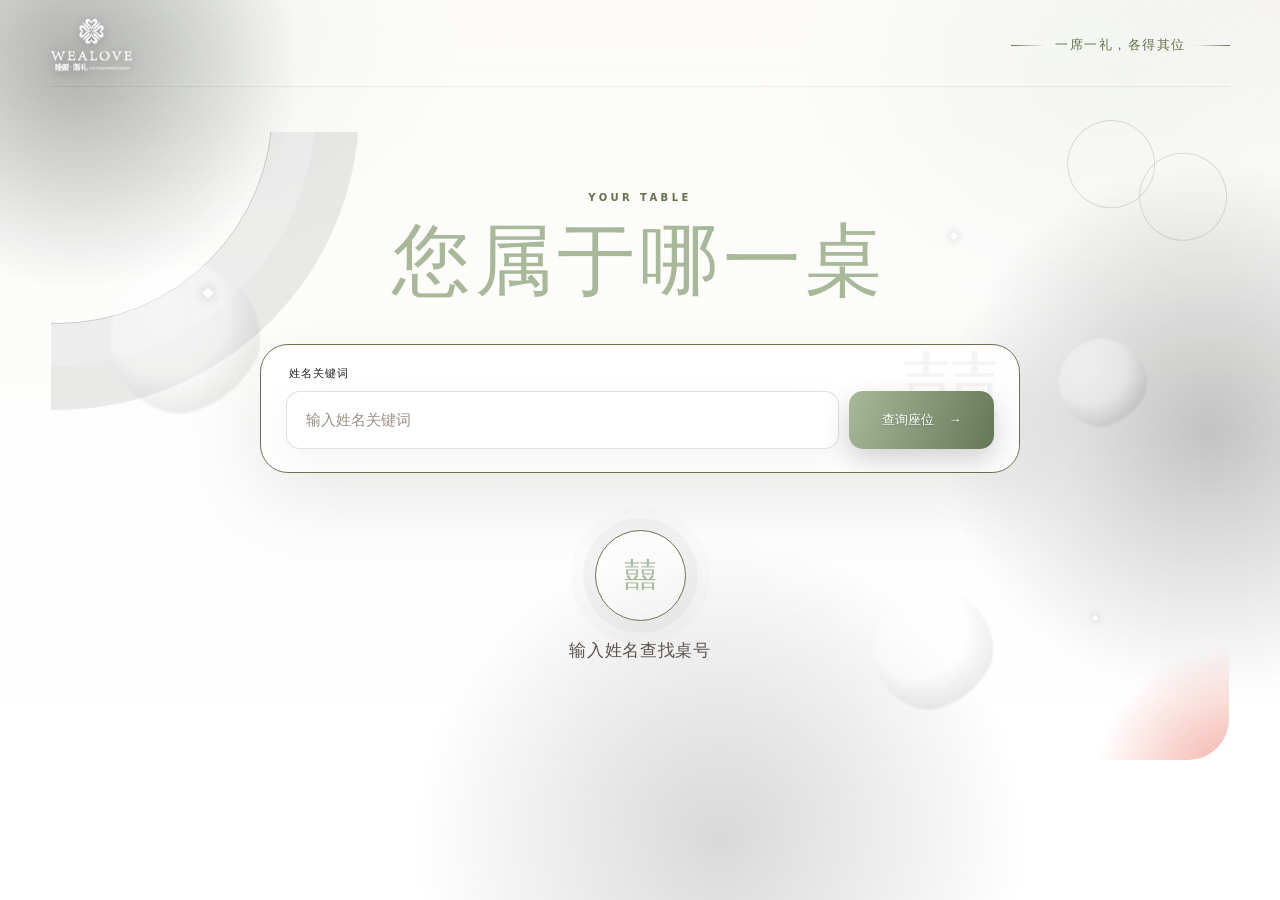
==== index.html @ b54ab4eb "deploy index.html" ====
<!doctype html>
<html lang="zh-CN">
<head>
  <meta charset="UTF-8" />
  <meta name="viewport" content="width=device-width, initial-scale=1.0" />
  <meta name="theme-color" content="#fffaf7" />
  <link rel="icon" href="data:image/svg+xml,%3Csvg xmlns='http://www.w3.org/2000/svg' viewBox='0 0 64 64'%3E%3Crect width='64' height='64' rx='16' fill='%23fffaf7'/%3E%3Ctext x='32' y='43' text-anchor='middle' font-size='36' fill='%23b87f7d'%3E%E5%9B%8D%3C/text%3E%3C/svg%3E" />
  <title>婚庆座位</title>
  <meta name="apple-mobile-web-app-title" content="婚庆座位" />
  <meta name="description" content="输入宾客与桌数，自动排桌并快速查询座位。" />
  <style>
:root {
  --ink: #2b2723;
  --ink-soft: #635c53;
  --paper: #faf7f0;
  --paper-warm: #fbf9f4;
  --blush: #c9c9c9;
  --blush-deep: #1c1c1c;
  --rose-wash: #f0f0f0;
  --gold: #3a3a3a;
  --gold-deep: #1c1c1c;
  --line: rgba(43, 39, 35, 0.14);
  --shadow-sm: 0 12px 32px rgba(43, 39, 35, 0.08);
  --shadow-md: 0 24px 70px rgba(43, 39, 35, 0.11);
  --shadow-lg: 0 38px 100px rgba(43, 39, 35, 0.15);
  --serif: "Songti SC", "STSong", "Noto Serif SC", "Source Han Serif SC", Georgia, serif;
  --sans: "Microsoft YaHei", "PingFang SC", "Noto Sans SC", system-ui, sans-serif;
  --handwriting: "华文行楷", "STXingkai", "Kaiti SC", "STKaiti", "KaiTi", "楷体", "Segoe Script", "Brush Script MT", "Pacifico", cursive;
}

* { box-sizing: border-box; }
html { scroll-behavior: smooth; }
body {
  margin: 0;
  min-width: 320px;
  min-height: 100vh;
  color: var(--ink);
  font-family: var(--sans);
  background: linear-gradient(180deg, #f5f2ea 0%, #f7f4ec 46%, #faf8f2 100%);
  overflow-x: hidden;
}
button, input, textarea { font: inherit; }
button { color: inherit; }
button, a { -webkit-tap-highlight-color: transparent; }
button:focus-visible, input:focus-visible, textarea:focus-visible, [tabindex]:focus-visible {
  outline: 3px solid rgba(0, 0, 0, 0.23);
  outline-offset: 2px;
}

/* 动态生态背景：流动的绿意与金色柔光 */
body::before {
  content: "";
  position: fixed;
  inset: -45%;
  z-index: 0;
  pointer-events: none;
  background:
    radial-gradient(38% 52% at 12% 6%, rgba(0, 0, 0, 0.30), transparent 62%),
    radial-gradient(42% 48% at 88% 10%, rgba(0, 0, 0, 0.26), transparent 64%),
    radial-gradient(58% 62% at 50% 112%, rgba(0, 0, 0, 0.18), transparent 70%);
  animation: eco-drift 19s ease-in-out infinite alternate;
}
body::after {
  content: "";
  position: fixed;
  inset: 0;
  z-index: 0;
  pointer-events: none;
  background: linear-gradient(180deg, rgba(249, 247, 240, 0.28) 0%, rgba(249, 247, 240, 0.82) 100%);
}
@keyframes eco-drift {
  from { transform: translate3d(0, 0, 0) scale(1); }
  to { transform: translate3d(-2.5%, 2.5%, 0) scale(1.08); }
}

.is-hidden { display: none !important; }

.page-atmosphere { position: fixed; inset: 0; z-index: 0; pointer-events: none; overflow: hidden; }
.glow { position: absolute; border-radius: 50%; filter: blur(4px); opacity: 0.75; animation: breathe 9s ease-in-out infinite alternate; }
.glow-one { top: -170px; left: -160px; width: 470px; height: 470px; background: radial-gradient(circle, rgba(0, 0, 0, 0.44), rgba(0, 0, 0, 0) 68%); }
.glow-two { top: 18%; right: -200px; width: 540px; height: 540px; background: radial-gradient(circle, rgba(0, 0, 0, 0.3), rgba(0, 0, 0, 0) 71%); animation-delay: -4s; }
.glow-three { bottom: -250px; left: 32%; width: 620px; height: 620px; background: radial-gradient(circle, rgba(0, 0, 0, 0.27), rgba(0, 0, 0, 0) 70%); animation-delay: -7s; }
@keyframes breathe { from { transform: scale(0.94) translate3d(0, 0, 0); opacity: 0.55; } to { transform: scale(1.1) translate3d(10px, -12px, 0); opacity: 0.9; } }

.corner-rings { position: absolute; top: 105px; right: 4.5vw; width: 150px; height: 150px; opacity: 0.18; transform: rotate(-14deg); }
.corner-rings span { position: absolute; width: 88px; height: 88px; border: 1px solid var(--gold); border-radius: 50%; }
.corner-rings span:first-child { left: 0; top: 7px; }
.corner-rings span:last-child { right: 0; bottom: 6px; }
.petal-field { position: absolute; inset: 0; }
.petal {
  --fall-duration: 13s; --fall-delay: 0s; --petal-size: 13px; --drift: 90px; --spin: 320deg;
  position: absolute; top: -40px; left: var(--petal-left, 10%); width: var(--petal-size); height: calc(var(--petal-size) * 0.72);
  border-radius: 80% 10% 80% 10%;
  background: linear-gradient(135deg, rgba(255, 255, 255, 0.95), rgba(0, 0, 0, 0.72));
  box-shadow: 0 0 10px rgba(0, 0, 0, 0.18); opacity: 0;
  animation: petal-fall var(--fall-duration) linear var(--fall-delay) infinite;
}
.petal:nth-child(3n) { background: linear-gradient(135deg, rgba(255, 255, 255, 0.98), rgba(0, 0, 0, 0.72)); }
.petal:nth-child(4n) { transform: scale(0.72); }
@keyframes petal-fall {
  0% { transform: translate3d(0, -5vh, 0) rotate(0deg); opacity: 0; }
  10% { opacity: 0.7; }
  45% { transform: translate3d(calc(var(--drift) * 0.55), 44vh, 0) rotate(calc(var(--spin) * 0.45)); opacity: 0.56; }
  78% { opacity: 0.48; }
  100% { transform: translate3d(var(--drift), 108vh, 0) rotate(var(--spin)); opacity: 0; }
}

.site-header, .progress-nav, .app-shell, .site-footer { position: relative; z-index: 2; }
.site-header { width: min(1180px, calc(100% - 48px)); margin: 0 auto; padding: 30px 0 24px; display: flex; align-items: center; justify-content: space-between; border-bottom: 1px solid rgba(0, 0, 0, 0.1); }
.brand { display: inline-flex; gap: 13px; align-items: center; color: inherit; text-decoration: none; }
.brand-mark { width: 47px; height: 47px; display: grid; place-items: center; border: 1px solid rgba(0, 0, 0, 0.52); border-radius: 50%; color: var(--gold-deep); font-family: var(--serif); font-size: 23px; background: rgba(255, 255, 255, 0.68); box-shadow: inset 0 0 0 4px rgba(255, 255, 255, 0.72), 0 8px 20px rgba(134, 124, 114, 0.07); }
.brand-copy { display: grid; gap: 2px; }
.brand-copy strong { font-family: var(--serif); font-size: 20px; font-weight: 600; letter-spacing: 0.18em; }
.brand-copy small { color: #82786e; font-size: 8px; letter-spacing: 0.18em; }
.header-note { display: flex; align-items: center; gap: 10px; margin: 0; color: #726960; font-family: var(--serif); font-size: 13px; letter-spacing: 0.12em; }
.header-note span, .site-footer span { display: block; width: 34px; height: 1px; background: linear-gradient(90deg, transparent, var(--gold)); }
.header-note span { transform: rotate(180deg); }

.progress-nav { width: min(860px, calc(100% - 48px)); margin: 25px auto 0; display: grid; grid-template-columns: 1fr minmax(42px, 90px) 1fr minmax(42px, 90px) 1fr; align-items: center; }
.progress-step { appearance: none; border: 0; background: transparent; display: flex; align-items: center; gap: 10px; padding: 8px 0; text-align: left; cursor: pointer; opacity: 0.44; transition: opacity 0.35s ease, transform 0.35s ease; }
.progress-step:disabled { cursor: default; }
.progress-step.is-active, .progress-step.is-complete { opacity: 1; }
.progress-step.is-active .step-index { color: #fff; border-color: var(--blush-deep); background: var(--blush-deep); box-shadow: 0 8px 20px rgba(0, 0, 0, 0.23); }
.progress-step.is-complete .step-index { color: var(--gold-deep); border-color: rgba(0, 0, 0, 0.65); background: #faf7ec; }
.step-index { flex: 0 0 38px; width: 38px; height: 38px; display: grid; place-items: center; border: 1px solid rgba(122, 112, 102, 0.22); border-radius: 50%; color: #7a7167; font-size: 11px; letter-spacing: 0.08em; transition: 0.35s ease; }
.step-copy { display: grid; gap: 2px; }
.step-copy strong { font-family: var(--serif); font-size: 14px; font-weight: 600; letter-spacing: 0.06em; white-space: nowrap; }
.step-copy small { color: #82786e; font-size: 9px; white-space: nowrap; }
.progress-line { height: 1px; margin: 0 13px; background: linear-gradient(90deg, rgba(0, 0, 0, 0.16), rgba(0, 0, 0, 0.38), rgba(0, 0, 0, 0.16)); }

.app-shell { width: min(1180px, calc(100% - 48px)); margin: 0 auto; padding: 62px 0 112px; }
.view { min-height: 420px; }
.view.is-active { animation: view-in 0.72s cubic-bezier(0.22, 0.9, 0.24, 1) both; }
@keyframes view-in { from { opacity: 0; transform: translateY(18px); filter: blur(3px); } to { opacity: 1; transform: translateY(0); filter: blur(0); } }
.eyebrow, .section-kicker { margin: 0 0 12px; color: var(--gold-deep); font-size: 10px; font-weight: 600; letter-spacing: 0.27em; text-transform: uppercase; }
.hero-copy { max-width: 790px; margin-bottom: 46px; }
.hero-copy h1, .section-heading h1, .lookup-hero h1 { margin: 0; font-family: var(--serif); font-size: clamp(37px, 5vw, 66px); font-weight: 500; line-height: 1.24; letter-spacing: 0.03em; }
.hero-copy h1 em { position: relative; color: var(--blush-deep); font-style: normal; }
.hero-copy h1 em::after { content: ""; position: absolute; left: 1%; right: 0; bottom: -7px; height: 9px; background: url("data:image/svg+xml,%3Csvg width='260' height='10' viewBox='0 0 260 10' xmlns='http://www.w3.org/2000/svg'%3E%3Cpath d='M1 7C71 2.4 163 1.8 259 3.7' fill='none' stroke='%23d8b7b4' stroke-width='1.5' stroke-linecap='round'/%3E%3C/svg%3E") center / 100% 100% no-repeat; opacity: 0.72; }
.hero-desc { max-width: 690px; margin: 24px 0 0; color: var(--ink-soft); font-size: 15px; line-height: 1.95; }
.reveal { animation: reveal-up 0.75s cubic-bezier(0.2, 0.75, 0.2, 1) both; }
.delay-one { animation-delay: 0.08s; }
.delay-two { animation-delay: 0.16s; }
@keyframes reveal-up { from { opacity: 0; transform: translateY(16px); } to { opacity: 1; transform: translateY(0); } }
.setup-layout { display: grid; grid-template-columns: minmax(0, 1.16fr) minmax(360px, 0.84fr); gap: 26px; align-items: stretch; }
.form-card, .preview-card, .lookup-card, .overview-section { border: 1px solid rgba(0, 0, 0, 0.14); border-radius: 28px; background: rgba(255, 255, 255, 0.76); box-shadow: var(--shadow-md); backdrop-filter: blur(18px); }
.form-card { padding: 38px; position: relative; overflow: hidden; }
.form-card::before { content: ""; position: absolute; right: -92px; bottom: -108px; width: 260px; height: 260px; border: 1px solid rgba(0, 0, 0, 0.12); border-radius: 50%; box-shadow: 0 0 0 24px rgba(0, 0, 0, 0.035), 0 0 0 49px rgba(0, 0, 0, 0.025); }
.card-heading, .overview-heading { display: flex; justify-content: space-between; align-items: flex-start; gap: 20px; }
.card-heading h2, .overview-heading h2 { margin: 0; font-family: var(--serif); font-size: 26px; font-weight: 500; letter-spacing: 0.05em; }
.card-heading .section-kicker { margin-bottom: 7px; }
.mini-ring { display: block; width: 39px; height: 39px; border: 1px solid rgba(0, 0, 0, 0.42); border-radius: 50%; position: relative; }
.mini-ring::after { content: ""; position: absolute; width: 23px; height: 23px; right: -9px; top: 12px; border: 1px solid rgba(0, 0, 0, 0.52); border-radius: 50%; }
.input-grid { display: grid; grid-template-columns: 1fr 1fr; gap: 18px; margin-top: 34px; }
.field-group { display: grid; gap: 11px; }
.field-label { display: flex; align-items: baseline; justify-content: space-between; gap: 14px; }
.field-label b { font-family: var(--serif); font-size: 15px; font-weight: 600; }
.field-label small { color: #82786e; font-size: 10px; }
.input-wrap { position: relative; display: block; }
.input-wrap input { width: 100%; height: 60px; padding: 0 58px 0 18px; border: 1px solid rgba(0, 0, 0, 0.16); border-radius: 15px; color: var(--ink); background: rgba(248, 248, 248, 0.86); box-shadow: inset 0 1px 0 #fff, 0 8px 24px rgba(82, 74, 67, 0.035); font-size: 19px; font-weight: 600; transition: border-color 0.25s ease, box-shadow 0.25s ease, transform 0.25s ease; }
.input-wrap input::placeholder { color: #9a9085; font-size: 14px; font-weight: 400; }
.input-wrap input:focus { border-color: rgba(0, 0, 0, 0.53); box-shadow: 0 0 0 4px rgba(0, 0, 0, 0.12), 0 12px 28px rgba(82, 74, 67, 0.06); transform: translateY(-1px); }
.input-unit { position: absolute; right: 18px; top: 50%; transform: translateY(-50%); color: #82786e; font-family: var(--serif); font-size: 14px; }
.input-unit::before { content: ""; position: absolute; left: -13px; top: 50%; width: 1px; height: 19px; background: rgba(124, 114, 104, 0.13); transform: translateY(-50%); }
.calculation-note { display: flex; gap: 12px; align-items: center; margin: 25px 0 0; padding: 15px 17px; border: 1px solid rgba(0, 0, 0, 0.15); border-radius: 14px; background: linear-gradient(105deg, rgba(251, 227, 223, 0.82), rgba(248, 248, 248, 0.93)); }
.note-icon { flex: 0 0 29px; width: 29px; height: 29px; display: grid; place-items: center; border: 1px solid rgba(0, 0, 0, 0.32); border-radius: 50%; color: var(--gold-deep); font-family: var(--serif); font-size: 13px; }
.calculation-note p { margin: 0; color: #635c53; font-size: 11px; line-height: 1.7; }
.form-error { min-height: 20px; margin: 13px 0 0; color: #1c1c1c; font-size: 12px; }
.primary-button, .soft-button, .confirm-button { appearance: none; border: 0; cursor: pointer; transition: transform 0.25s ease, box-shadow 0.25s ease, background 0.25s ease, opacity 0.25s ease; }
.primary-button { width: 100%; min-height: 58px; margin-top: 8px; padding: 0 23px; display: inline-flex; align-items: center; justify-content: center; gap: 18px; border-radius: 15px; color: #fff; background: linear-gradient(110deg, #1c1c1c, #1c1c1c 62%, #1c1c1c); box-shadow: 0 16px 34px rgba(0, 0, 0, 0.25), inset 0 1px 0 rgba(255, 255, 255, 0.28); font-family: var(--serif); font-size: 15px; letter-spacing: 0.07em; position: relative; overflow: hidden; }
.primary-button::before { content: ""; position: absolute; inset: 0; background: linear-gradient(100deg, transparent 15%, rgba(255, 255, 255, 0.22) 46%, transparent 72%); transform: translateX(-110%); transition: transform 0.75s ease; }
.primary-button:hover:not(:disabled) { transform: translateY(-2px); box-shadow: 0 20px 42px rgba(0, 0, 0, 0.31), inset 0 1px 0 rgba(255, 255, 255, 0.3); }
.primary-button:hover:not(:disabled)::before { transform: translateX(110%); }
.primary-button:disabled { cursor: not-allowed; opacity: 0.42; box-shadow: none; }
.primary-button.compact { width: auto; min-height: 48px; margin: 0; padding: 0 22px; border-radius: 13px; font-size: 13px; }
.button-arrow { font-family: var(--sans); font-size: 19px; transition: transform 0.25s ease; }
.primary-button:hover .button-arrow { transform: translateX(4px); }
.text-button { display: block; margin: 14px auto 0; padding: 5px 8px; border: 0; color: var(--blush-deep); background: transparent; font-family: var(--serif); font-size: 12px; cursor: pointer; border-bottom: 1px solid rgba(0, 0, 0, 0.28); }.preview-card { position: relative; overflow: hidden; padding: 35px 34px 30px; color: #fff; background: linear-gradient(155deg, rgba(255, 255, 255, 0.97), rgba(255, 247, 245, 0.92)), var(--paper); }
.preview-card::before { content: ""; position: absolute; top: -70px; right: -62px; width: 230px; height: 230px; border: 1px solid rgba(0, 0, 0, 0.17); border-radius: 50%; box-shadow: 0 0 0 31px rgba(0, 0, 0, 0.04), 0 0 0 65px rgba(0, 0, 0, 0.025); }
.preview-top { position: relative; display: flex; align-items: center; justify-content: space-between; }
.preview-top .section-kicker { margin: 0; }
.preview-status { padding: 6px 10px; border: 1px solid rgba(0, 0, 0, 0.25); border-radius: 999px; color: #726960; background: rgba(255, 255, 255, 0.7); font-size: 9px; }
.preview-status.ready { color: #111111; background: #f5f5f5; border-color: rgba(0, 0, 0, 0.4); }
.average-display { position: relative; display: grid; grid-template-columns: auto 1fr; align-items: end; margin: 42px 0 34px; padding-bottom: 25px; border-bottom: 1px solid rgba(123, 113, 103, 0.1); }
.average-number { color: var(--blush-deep); font-family: var(--serif); font-size: clamp(62px, 8vw, 86px); line-height: 0.82; font-weight: 400; letter-spacing: -0.05em; }
.average-unit { align-self: end; padding: 0 0 3px 10px; color: #635c53; font-family: var(--serif); font-size: 14px; }
.average-display small { grid-column: 1 / -1; margin-top: 13px; color: #8a8075; font-size: 9px; letter-spacing: 0.18em; }
.preview-stats { display: grid; grid-template-columns: repeat(3, 1fr); gap: 10px; }
.preview-stats div { padding: 13px 8px; text-align: center; border-radius: 13px; background: rgba(246, 246, 246, 0.74); border: 1px solid rgba(141, 131, 121, 0.09); }
.preview-stats strong { display: block; color: #38342f; font-family: var(--serif); font-size: 22px; font-weight: 500; }
.preview-stats small { display: block; margin-top: 5px; color: #8a8075; font-size: 9px; }
.formula-card { position: relative; margin-top: 19px; padding: 16px; border-left: 2px solid rgba(0, 0, 0, 0.56); border-radius: 0 12px 12px 0; background: linear-gradient(90deg, rgba(251, 227, 223, 0.8), rgba(255, 255, 255, 0.56)); }
.formula-card span { color: var(--gold-deep); font-size: 9px; letter-spacing: 0.16em; }
.formula-card p { margin: 7px 0 0; color: #524b44; font-size: 11px; line-height: 1.75; }
.preview-footnote { position: relative; margin: 18px 0 0; color: #82786e; font-size: 9px; line-height: 1.7; }

.section-heading { display: flex; justify-content: space-between; align-items: flex-end; gap: 35px; margin-bottom: 31px; }
.section-heading h1 { font-size: clamp(31px, 4vw, 48px); }
.section-heading > div:first-child > p:last-child { margin: 13px 0 0; color: var(--ink-soft); font-size: 13px; line-height: 1.75; }
.heading-actions { flex: 0 0 auto; display: flex; gap: 10px; }
.soft-button { min-height: 42px; padding: 0 16px; border: 1px solid rgba(132, 122, 112, 0.14); border-radius: 12px; color: #5b544c; background: rgba(255, 255, 255, 0.76); box-shadow: 0 8px 20px rgba(82, 74, 67, 0.045); font-size: 11px; }
.soft-button:hover { transform: translateY(-1px); border-color: rgba(0, 0, 0, 0.31); background: #fff; box-shadow: 0 11px 24px rgba(82, 74, 67, 0.08); }
.danger-soft { color: #1c1c1c; }
.seating-summary { display: grid; grid-template-columns: auto minmax(140px, 1fr) auto; align-items: center; gap: 23px; padding: 21px 25px; margin-bottom: 22px; border: 1px solid rgba(147, 137, 127, 0.13); border-radius: 20px; background: rgba(255, 255, 255, 0.72); box-shadow: var(--shadow-sm); backdrop-filter: blur(14px); }
.summary-main { display: flex; align-items: center; gap: 13px; }
.summary-icon { width: 40px; height: 40px; display: grid; place-items: center; border-radius: 50%; color: var(--blush-deep); background: var(--rose-wash); font-size: 19px; }
.summary-main p { margin: 0; font-family: var(--serif); font-size: 13px; }
.summary-main p strong { color: var(--blush-deep); font-size: 20px; font-weight: 500; }
.summary-main small { display: block; margin-top: 3px; color: #82786e; font-size: 9px; }
.progress-track { height: 7px; border-radius: 999px; background: rgba(0, 0, 0, 0.18); overflow: hidden; }
.progress-track span { display: block; width: 0; height: 100%; border-radius: inherit; background: linear-gradient(90deg, #ececec, #1c1c1c 58%, #1c1c1c); transition: width 0.55s cubic-bezier(0.22, 0.8, 0.26, 1); }
.summary-percent { min-width: 45px; color: var(--blush-deep); font-family: var(--serif); font-size: 17px; text-align: right; }
.table-toolbar { display: flex; justify-content: space-between; align-items: center; gap: 20px; margin: 23px 0 17px; }
.toolbar-search { width: min(360px, 100%); display: flex; align-items: center; gap: 9px; padding: 0 14px; height: 42px; border: 1px solid rgba(128, 118, 108, 0.14); border-radius: 12px; background: rgba(255, 255, 255, 0.7); }
.toolbar-search span { color: #82786e; font-size: 18px; }
.toolbar-search input { width: 100%; border: 0; outline: 0; color: var(--ink); background: transparent; font-size: 12px; }
.toolbar-search input::placeholder { color: #92887d; }
#tableResultCount { margin: 0; color: #7a7167; font-size: 10px; }
.tables-grid { display: grid; grid-template-columns: repeat(3, minmax(0, 1fr)); gap: 18px; }
.table-card { position: relative; min-width: 0; padding: 22px; border: 1px solid rgba(140, 130, 120, 0.13); border-radius: 22px; background: linear-gradient(145deg, rgba(255, 255, 255, 0.94), rgba(246, 246, 246, 0.85)), #fff; box-shadow: 0 13px 36px rgba(82, 74, 67, 0.065); overflow: hidden; animation: card-in 0.52s cubic-bezier(0.2, 0.8, 0.25, 1) both; transition: transform 0.25s ease, box-shadow 0.25s ease, border-color 0.25s ease; }
.table-card::before { content: ""; position: absolute; top: -48px; right: -43px; width: 115px; height: 115px; border: 1px solid rgba(0, 0, 0, 0.12); border-radius: 50%; box-shadow: 0 0 0 16px rgba(0, 0, 0, 0.025); }
.table-card:hover { transform: translateY(-3px); border-color: rgba(0, 0, 0, 0.24); box-shadow: 0 18px 44px rgba(82, 74, 67, 0.1); }
.table-card.remainder-card { border-color: rgba(0, 0, 0, 0.3); background: linear-gradient(145deg, rgba(255, 255, 255, 0.97), rgba(251, 227, 223, 0.88)), #fff; }
.table-card.full-card { border-color: rgba(0, 0, 0, 0.31); }
.table-card.full-card::after { content: "满"; position: absolute; top: 18px; right: 17px; width: 28px; height: 28px; display: grid; place-items: center; border-radius: 50%; color: #fff; background: rgba(0, 0, 0, 0.88); font-family: var(--serif); font-size: 11px; box-shadow: 0 7px 16px rgba(0, 0, 0, 0.18); }
@keyframes card-in { from { opacity: 0; transform: translateY(13px) scale(0.985); } to { opacity: 1; transform: translateY(0) scale(1); } }
.table-card-head { display: flex; align-items: flex-start; justify-content: space-between; gap: 14px; position: relative; z-index: 1; }
.table-number { display: flex; align-items: flex-end; gap: 7px; min-width: 0; }
.table-number small { align-self: center; color: #92887d; font-size: 8px; letter-spacing: 0.15em; writing-mode: vertical-rl; transform: rotate(180deg); }
.table-number strong { color: #322e29; font-family: var(--serif); font-size: 34px; font-weight: 400; line-height: 1; letter-spacing: -0.06em; }
.table-number span { padding-bottom: 3px; color: #6a6259; font-family: var(--serif); font-size: 12px; }
.table-meta { padding-right: 1px; text-align: right; }
.table-type { display: inline-block; margin-bottom: 5px; padding: 4px 8px; border: 1px solid rgba(0, 0, 0, 0.17); border-radius: 999px; color: #1c1c1c; background: rgba(237, 138, 122, 0.62); font-size: 8px; }
.remainder-card .table-type { color: #111111; border-color: rgba(0, 0, 0, 0.24); background: rgba(242, 160, 147, 0.7); }
.table-meta p { margin: 0; color: #8a8075; font-size: 9px; }
.table-meta p b { color: #453f39; font-size: 13px; font-weight: 600; }
.seat-progress { height: 4px; margin: 17px 0 15px; border-radius: 99px; background: rgba(0, 0, 0, 0.17); overflow: hidden; }
.seat-progress span { display: block; height: 100%; width: 0; border-radius: inherit; background: linear-gradient(90deg, #ececec, #1c1c1c); transition: width 0.45s ease; }
.remainder-card .seat-progress span { background: linear-gradient(90deg, #3a3a3a, #1c1c1c); }
.names-list { display: flex; flex-wrap: wrap; align-content: flex-start; gap: 7px; min-height: 91px; max-height: 170px; overflow-y: auto; scrollbar-width: thin; scrollbar-color: rgba(0, 0, 0, 0.24) transparent; }
.names-list::-webkit-scrollbar { width: 4px; }
.names-list::-webkit-scrollbar-thumb { background: rgba(0, 0, 0, 0.24); border-radius: 99px; }
.name-chip { height: 28px; max-width: 100%; display: inline-flex; align-items: center; gap: 2px; padding: 0 5px 0 8px; border: 1px solid rgba(143, 133, 123, 0.11); border-radius: 8px; background: #f6f6f6; animation: chip-in 0.3s ease both; }
@keyframes chip-in { from { opacity: 0; transform: scale(0.9); } to { opacity: 1; transform: scale(1); } }
.name-chip input { width: var(--name-width, 48px); max-width: 105px; border: 0; outline: 0; padding: 0; color: #3c3833; background: transparent; font-size: 11px; }
.name-chip button { flex: 0 0 18px; width: 18px; height: 18px; display: grid; place-items: center; padding: 0; border: 0; border-radius: 50%; color: #92887d; background: transparent; font-size: 14px; line-height: 1; cursor: pointer; transition: color 0.2s ease, background 0.2s ease; }
.name-chip button:hover { color: #1c1c1c; background: rgba(0, 0, 0, 0.15); }
.empty-names { width: 100%; min-height: 91px; display: grid; place-items: center; align-content: center; gap: 5px; border: 1px dashed rgba(142, 132, 122, 0.17); border-radius: 10px; color: #92887d; font-size: 10px; text-align: center; }
.empty-names span { color: rgba(0, 0, 0, 0.72); font-family: var(--serif); font-size: 19px; }
.quick-add { display: flex; gap: 7px; margin-top: 14px; }
.quick-add input { min-width: 0; flex: 1; height: 38px; padding: 0 11px; border: 1px solid rgba(0, 0, 0, 0.13); border-radius: 10px; outline: 0; color: var(--ink); background: rgba(248, 248, 248, 0.82); font-size: 10px; transition: 0.2s ease; }
.quick-add input:focus { border-color: rgba(0, 0, 0, 0.42); box-shadow: 0 0 0 3px rgba(0, 0, 0, 0.1); }
.quick-add input:disabled { cursor: not-allowed; opacity: 0.55; }
.quick-add button { flex: 0 0 38px; width: 38px; height: 38px; border: 0; border-radius: 10px; color: #fff; background: #1c1c1c; font-size: 19px; cursor: pointer; transition: 0.2s ease; }
.quick-add button:hover:not(:disabled) { background: #1c1c1c; transform: translateY(-1px); }
.quick-add button:disabled { opacity: 0.35; cursor: not-allowed; }
.card-bulk-button { width: 100%; margin-top: 8px; padding: 6px; border: 0; color: #82786e; background: transparent; font-size: 9px; cursor: pointer; }
.card-bulk-button:hover { color: var(--blush-deep); }
.empty-filter { padding: 40px; color: #82786e; text-align: center; font-family: var(--serif); font-size: 13px; }
.sticky-next { position: sticky; z-index: 5; bottom: 18px; width: min(600px, calc(100% - 20px)); margin: 31px auto 0; padding: 12px 13px 12px 20px; display: flex; align-items: center; justify-content: space-between; gap: 20px; border: 1px solid rgba(142, 132, 122, 0.16); border-radius: 18px; background: rgba(255, 255, 255, 0.9); box-shadow: 0 18px 50px rgba(92, 83, 75, 0.16); backdrop-filter: blur(18px); }
.sticky-next > div { min-width: 0; display: grid; gap: 3px; }
.sticky-next strong { font-family: var(--serif); font-size: 12px; font-weight: 600; }
.sticky-next small { color: #82786e; font-size: 9px; }.lookup-hero { max-width: 700px; margin: 6px auto 32px; text-align: center; }
.lookup-hero h1 { font-size: clamp(36px, 5vw, 58px); }
.lookup-hero > p:last-child { margin: 16px auto 0; color: var(--ink-soft); font-size: 13px; line-height: 1.8; }
.lookup-card { width: min(760px, 100%); margin: 0 auto; padding: 21px 25px 23px; position: relative; overflow: hidden; }
.lookup-card::after { content: "囍"; position: absolute; right: 17px; top: 5px; color: rgba(0, 0, 0, 0.075); font-family: var(--serif); font-size: 100px; line-height: 1; pointer-events: none; }
.lookup-form { position: relative; z-index: 1; }
.lookup-form > label { display: block; margin: 0 0 10px 3px; color: #635c53; font-family: var(--serif); font-size: 11px; letter-spacing: 0.08em; }
.lookup-input-row { display: grid; grid-template-columns: 1fr auto; gap: 10px; }
.lookup-input-row input { min-width: 0; height: 58px; padding: 0 19px; border: 1px solid rgba(0, 0, 0, 0.15); border-radius: 14px; outline: 0; color: var(--ink); background: rgba(248, 248, 248, 0.9); font-size: 15px; transition: 0.25s ease; }
.lookup-input-row input:focus { border-color: rgba(0, 0, 0, 0.47); box-shadow: 0 0 0 4px rgba(0, 0, 0, 0.11); }
.lookup-input-row input::placeholder { color: #9a9085; }
.lookup-input-row button { min-width: 145px; height: 58px; padding: 0 20px; display: inline-flex; align-items: center; justify-content: center; gap: 15px; border: 0; border-radius: 14px; color: #fff; background: linear-gradient(110deg, #1c1c1c, #1c1c1c); box-shadow: 0 12px 28px rgba(0, 0, 0, 0.22); font-family: var(--serif); font-size: 13px; cursor: pointer; transition: 0.25s ease; }
.lookup-input-row button:hover { transform: translateY(-1px); box-shadow: 0 16px 34px rgba(0, 0, 0, 0.28); }
.quick-names { position: relative; z-index: 1; margin-top: 16px; padding-top: 15px; border-top: 1px solid rgba(0, 0, 0, 0.09); }
.quick-names > span { display: block; margin-bottom: 9px; color: #8a8075; font-size: 9px; letter-spacing: 0.08em; }
#quickNamesList { display: flex; flex-wrap: wrap; gap: 6px; max-height: 73px; overflow-y: auto; }
.quick-name { padding: 5px 9px; border: 1px solid rgba(0, 0, 0, 0.1); border-radius: 999px; color: #5b544c; background: #f6f6f6; font-size: 9px; cursor: pointer; transition: 0.2s ease; }
.quick-name:hover { color: var(--blush-deep); border-color: rgba(0, 0, 0, 0.28); }
.lookup-result { width: min(760px, 100%); margin: 25px auto 0; }
.result-found, .result-empty { position: relative; border: 1px solid rgba(0, 0, 0, 0.24); border-radius: 25px; background: rgba(255, 255, 255, 0.88); box-shadow: var(--shadow-md); overflow: hidden; animation: result-open 0.65s cubic-bezier(0.18, 0.82, 0.24, 1) both; }
.result-found::before, .result-found::after { content: ""; position: absolute; border-radius: 50%; pointer-events: none; }
.result-found::before { width: 220px; height: 220px; right: -108px; top: -110px; border: 1px solid rgba(0, 0, 0, 0.17); box-shadow: 0 0 0 26px rgba(0, 0, 0, 0.025); }
.result-found::after { width: 110px; height: 110px; left: -53px; bottom: -63px; background: radial-gradient(circle, rgba(0, 0, 0, 0.3), transparent 67%); }
@keyframes result-open { from { opacity: 0; transform: translateY(16px) scale(0.98); } to { opacity: 1; transform: translateY(0) scale(1); } }
.result-found-header { padding: 20px 25px; display: flex; align-items: center; gap: 11px; border-bottom: 1px solid rgba(137, 127, 117, 0.09); }
.result-found-header span { width: 29px; height: 29px; display: grid; place-items: center; border-radius: 50%; color: #fff; background: #1c1c1c; font-size: 14px; }
.result-found-header p { margin: 0; color: #635c53; font-size: 11px; }
.result-found-header strong { color: #38342f; font-family: var(--serif); font-size: 14px; }
.result-main { position: relative; padding: 32px 26px 29px; display: grid; grid-template-columns: auto 1fr; gap: 24px; align-items: center; }
.result-table-seal { width: 116px; height: 116px; display: grid; place-items: center; align-content: center; border: 1px solid rgba(0, 0, 0, 0.4); border-radius: 50%; color: #1c1c1c; background: radial-gradient(circle, #fbf8f0 48%, #f5f5f5); box-shadow: inset 0 0 0 6px rgba(255, 255, 255, 0.82), 0 13px 30px rgba(152, 142, 132, 0.09); }
.result-table-seal small { font-size: 8px; letter-spacing: 0.18em; }
.result-table-seal strong { margin: 1px 0 0; font-family: var(--serif); font-size: 48px; font-weight: 400; line-height: 1; }
.result-table-seal span { font-family: var(--serif); font-size: 11px; }
.result-copy h2 { margin: 0 0 8px; font-family: var(--serif); font-size: 22px; font-weight: 500; letter-spacing: 0.05em; }
.result-copy h2 mark { color: var(--blush-deep); background: transparent; }
.result-copy > p { margin: 0; color: #726960; font-size: 11px; line-height: 1.8; }
.result-tags { display: flex; flex-wrap: wrap; gap: 7px; margin-top: 14px; }
.result-tags span { padding: 5px 9px; border-radius: 999px; color: #635c53; background: #f6f6f6; border: 1px solid rgba(0, 0, 0, 0.1); font-size: 9px; }
.result-matches { display: grid; gap: 12px; }
.result-empty { padding: 44px 25px; text-align: center; }
.result-empty .empty-symbol { display: grid; place-items: center; width: 50px; height: 50px; margin: 0 auto 13px; border: 1px solid rgba(0, 0, 0, 0.31); border-radius: 50%; color: var(--gold-deep); font-family: var(--serif); font-size: 19px; }
.result-empty h2 { margin: 0; font-family: var(--serif); font-size: 19px; font-weight: 500; }
.result-empty p { margin: 9px 0 0; color: #7a7167; font-size: 11px; line-height: 1.7; }
.lookup-placeholder { width: min(600px, 100%); margin: 57px auto 0; text-align: center; }
.placeholder-ring { width: 91px; height: 91px; margin: 0 auto 18px; display: grid; place-items: center; border: 1px solid rgba(0, 0, 0, 0.27); border-radius: 50%; box-shadow: 0 0 0 12px rgba(0, 0, 0, 0.035), 0 0 0 24px rgba(0, 0, 0, 0.02); animation: ring-pulse 3s ease-in-out infinite; }
.placeholder-ring span { color: rgba(0, 0, 0, 0.65); font-family: var(--serif); font-size: 33px; }
@keyframes ring-pulse { 0%, 100% { transform: scale(1); opacity: 0.8; } 50% { transform: scale(1.035); opacity: 1; } }
.lookup-placeholder h2 { margin: 0; color: #453f39; font-family: var(--serif); font-size: 17px; font-weight: 500; letter-spacing: 0.04em; }
.lookup-placeholder p { margin: 8px 0 0; color: #8a8075; font-size: 10px; }
.overview-section { margin-top: 68px; padding: 30px; }
.overview-heading { margin-bottom: 23px; }
.overview-heading .section-kicker { margin-bottom: 7px; }
.overview-grid { display: grid; grid-template-columns: repeat(4, minmax(0, 1fr)); gap: 12px; }
.overview-card { padding: 17px; border: 1px solid rgba(0, 0, 0, 0.1); border-radius: 14px; background: rgba(246, 246, 246, 0.73); transition: 0.22s ease; }
.overview-card:hover { transform: translateY(-2px); border-color: rgba(0, 0, 0, 0.24); }
.overview-card-head { display: flex; align-items: center; justify-content: space-between; gap: 8px; margin-bottom: 11px; }
.overview-card-head strong { font-family: var(--serif); font-size: 15px; font-weight: 500; }
.overview-card-head span { color: #8a8075; font-size: 8px; }
.overview-names { min-height: 34px; color: #5b544c; font-size: 9px; line-height: 1.8; word-break: break-all; }
.overview-names em { color: #92887d; font-style: normal; }

.app-dialog { width: min(570px, calc(100% - 30px)); padding: 0; border: 1px solid rgba(0, 0, 0, 0.15); border-radius: 24px; color: var(--ink); background: rgba(255, 255, 255, 0.96); box-shadow: 0 35px 100px rgba(85, 77, 70, 0.24); overflow: hidden; }
.app-dialog::backdrop { background: rgba(80, 72, 65, 0.22); backdrop-filter: blur(6px); }
.app-dialog > form { margin: 0; padding: 29px; position: relative; }
.dialog-close { position: absolute; right: 17px; top: 16px; width: 33px; height: 33px; display: grid; place-items: center; padding: 0 0 2px; border: 0; border-radius: 50%; color: #82786e; background: #f9f5ea; font-size: 20px; cursor: pointer; }
.app-dialog h2 { margin: 0; font-family: var(--serif); font-size: 24px; font-weight: 500; }
.dialog-desc { margin: 9px 0 18px; color: #726960; font-size: 11px; line-height: 1.7; }
.dialog-textarea-label { display: block; }
#batchNames { width: 100%; min-height: 210px; resize: vertical; padding: 15px; border: 1px solid rgba(0, 0, 0, 0.14); border-radius: 14px; outline: 0; color: var(--ink); background: #fbf8f0; font-size: 12px; line-height: 1.85; transition: 0.2s ease; }
#batchNames:focus { border-color: rgba(0, 0, 0, 0.43); box-shadow: 0 0 0 4px rgba(0, 0, 0, 0.1); }
.dialog-meta { min-height: 39px; display: flex; align-items: center; justify-content: space-between; gap: 12px; }
.dialog-meta > span { color: #7a7167; font-size: 9px; }
.file-button { padding: 6px 9px; border-bottom: 1px solid rgba(0, 0, 0, 0.27); color: #1c1c1c; font-size: 9px; cursor: pointer; }
#nameFile { display: none; }
.dialog-actions { display: flex; justify-content: flex-end; gap: 9px; margin-top: 10px; }
.confirm-dialog { width: min(410px, calc(100% - 30px)); text-align: center; }
.confirm-dialog > form { padding: 31px; }
.confirm-symbol { width: 48px; height: 48px; margin: 0 auto 14px; display: grid; place-items: center; border-radius: 50%; color: var(--blush-deep); background: var(--rose-wash); font-family: var(--serif); font-size: 22px; }
.confirm-dialog h2 { font-size: 21px; }
.confirm-dialog p { margin: 10px 0 20px; color: #726960; font-size: 11px; line-height: 1.7; }
.dialog-actions.centered { justify-content: center; }
.confirm-button { min-height: 42px; padding: 0 20px; border-radius: 12px; color: #fff; background: #1c1c1c; font-size: 11px; }
.confirm-button:hover { transform: translateY(-1px); background: #1c1c1c; }
.toast { position: fixed; z-index: 100; left: 50%; bottom: 26px; max-width: calc(100% - 36px); padding: 11px 17px; border: 1px solid rgba(0, 0, 0, 0.23); border-radius: 999px; color: #fff; background: rgba(72, 64, 58, 0.9); box-shadow: 0 14px 35px rgba(66, 58, 52, 0.18); font-size: 10px; opacity: 0; pointer-events: none; transform: translate(-50%, 12px); transition: 0.3s ease; }
.toast.show { opacity: 1; transform: translate(-50%, 0); }
.site-footer { width: min(1180px, calc(100% - 48px)); margin: 0 auto 30px; display: flex; align-items: center; justify-content: center; gap: 15px; color: #8a8075; font-family: var(--serif); font-size: 9px; letter-spacing: 0.12em; }
.site-footer span:last-child { transform: rotate(180deg); }
.site-footer p { margin: 0; }


/* QR sharing */
.share-qr-card {
  width: min(900px, 100%);
  margin: 28px auto 0;
  padding: 31px;
  display: grid;
  grid-template-columns: minmax(0, 1fr) 300px;
  align-items: center;
  gap: 34px;
  position: relative;
  overflow: hidden;
  border: 1px solid rgba(0, 0, 0, 0.22);
  border-radius: 27px;
  background:
    radial-gradient(circle at 93% 8%, rgba(0, 0, 0, 0.19), transparent 29%),
    linear-gradient(145deg, rgba(255, 255, 255, 0.94), rgba(251, 227, 223, 0.9));
  box-shadow: var(--shadow-md);
  backdrop-filter: blur(18px);
}
.share-qr-card::before {
  content: "";
  position: absolute;
  left: -77px;
  bottom: -102px;
  width: 210px;
  height: 210px;
  border: 1px solid rgba(0, 0, 0, 0.11);
  border-radius: 50%;
  box-shadow: 0 0 0 23px rgba(0, 0, 0, 0.018);
  pointer-events: none;
}
.qr-copy { position: relative; z-index: 1; min-width: 0; }
.qr-copy .section-kicker { margin-bottom: 7px; }
.qr-copy h2 {
  margin: 0;
  font-family: var(--serif);
  font-size: 28px;
  font-weight: 500;
  letter-spacing: 0.05em;
}
.qr-description {
  margin: 11px 0 20px;
  color: #635c53;
  font-size: 11px;
  line-height: 1.82;
}
.qr-link-label {
  display: block;
  margin: 0 0 8px 2px;
  color: #726960;
  font-size: 9px;
  letter-spacing: 0.08em;
}
.qr-link-row {
  display: grid;
  grid-template-columns: minmax(0, 1fr) auto;
  gap: 8px;
}
.qr-link-row input {
  min-width: 0;
  height: 43px;
  padding: 0 12px;
  border: 1px solid rgba(0, 0, 0, 0.14);
  border-radius: 11px;
  outline: 0;
  color: #3c3833;
  background: rgba(248, 248, 248, 0.85);
  font-size: 10px;
  transition: 0.2s ease;
}
.qr-link-row input:focus {
  border-color: rgba(0, 0, 0, 0.43);
  box-shadow: 0 0 0 3px rgba(0, 0, 0, 0.1);
}
.qr-link-row button {
  min-width: 86px;
  padding: 0 13px;
  border: 1px solid rgba(0, 0, 0, 0.2);
  border-radius: 11px;
  color: #1c1c1c;
  background: #f6f6f6;
  font-size: 10px;
  cursor: pointer;
  transition: 0.2s ease;
}
.qr-link-row button:hover { border-color: rgba(0, 0, 0, 0.4); background: #fff; }
.qr-actions {
  display: flex;
  flex-wrap: wrap;
  gap: 8px;
  margin-top: 12px;
}
.qr-actions .primary-button.compact,
.qr-actions .soft-button { min-height: 40px; font-size: 10px; }
.qr-status {
  min-height: 17px;
  margin: 11px 1px 0;
  color: #726960;
  font-size: 9px;
  line-height: 1.6;
}
.qr-status.is-warning { color: #1c1c1c; }
.qr-status.is-success { color: #1c1c1c; }
.qr-status.is-error { color: #1c1c1c; }
.qr-canvas-wrap {
  position: relative;
  z-index: 1;
  display: grid;
  justify-items: center;
  gap: 13px;
}
.qr-frame {
  width: 230px;
  height: 230px;
  padding: 13px;
  position: relative;
  border: 1px solid rgba(0, 0, 0, 0.3);
  border-radius: 22px;
  background: #fff;
  box-shadow: 0 16px 42px rgba(97, 88, 80, 0.11), inset 0 0 0 5px rgba(246, 246, 246, 0.95);
}
.qr-frame canvas {
  display: block;
  width: 100%;
  height: 100%;
  border-radius: 7px;
}
.qr-corner {
  position: absolute;
  width: 20px;
  height: 20px;
  border-color: rgba(0, 0, 0, 0.64);
  pointer-events: none;
}
.qr-corner-one { left: 6px; top: 6px; border-left: 1px solid; border-top: 1px solid; border-radius: 9px 0 0; }
.qr-corner-two { right: 6px; bottom: 6px; border-right: 1px solid; border-bottom: 1px solid; border-radius: 0 0 9px; }
.qr-canvas-wrap > p {
  margin: 0;
  display: flex;
  align-items: center;
  gap: 7px;
  color: #6a6259;
  font-family: var(--serif);
  font-size: 10px;
  letter-spacing: 0.08em;
}
.qr-canvas-wrap > p span {
  width: 24px;
  height: 24px;
  display: grid;
  place-items: center;
  border: 1px solid rgba(0, 0, 0, 0.28);
  border-radius: 50%;
  color: var(--blush-deep);
  font-size: 12px;
}


/* Dreamy white lookup */
#lookupView {
  position: relative;
  isolation: isolate;
  overflow: hidden;
  padding: 56px clamp(18px, 4.5vw, 56px) 52px;
  border: 1px solid rgba(255, 255, 255, 0.96);
  border-radius: 42px;
  background:
    radial-gradient(circle at 13% 8%, rgba(237, 138, 122, 0.56), transparent 31%),
    radial-gradient(circle at 88% 15%, rgba(242, 160, 147, 0.68), transparent 28%),
    radial-gradient(circle at 78% 88%, rgba(237, 138, 122, 0.5), transparent 32%),
    linear-gradient(145deg, rgba(255, 255, 255, 0.98), rgba(253, 249, 243, 0.94));
  box-shadow:
    0 38px 110px rgba(120, 110, 100, 0.13),
    inset 0 1px 0 #fff,
    inset 0 0 80px rgba(255, 255, 255, 0.76);
}
#lookupView::before,
#lookupView::after {
  content: "";
  position: absolute;
  z-index: 0;
  border-radius: 50%;
  pointer-events: none;
}
#lookupView::before {
  width: 430px;
  height: 430px;
  left: -210px;
  top: -240px;
  border: 1px solid rgba(0, 0, 0, 0.2);
  box-shadow: 0 0 0 42px rgba(255, 255, 255, 0.2), 0 0 0 86px rgba(0, 0, 0, 0.08);
  animation: dream-orbit 11s ease-in-out infinite alternate;
}
#lookupView::after {
  width: 280px;
  height: 280px;
  right: -145px;
  bottom: -165px;
  background: radial-gradient(circle, rgba(237, 138, 122, 0.72), rgba(255, 255, 255, 0) 70%);
  animation: dream-breathe 8s ease-in-out infinite alternate;
}
#lookupView > * { position: relative; z-index: 2; }
.dream-clouds {
  position: absolute !important;
  inset: 0;
  z-index: 0 !important;
  overflow: hidden;
  pointer-events: none;
}
.dream-clouds span {
  position: absolute;
  display: block;
  border-radius: 50%;
  background: radial-gradient(circle at 36% 32%, #fff, rgba(255, 255, 255, 0.72) 44%, rgba(0, 0, 0, 0.16) 73%, transparent 75%);
  filter: blur(1px);
  opacity: 0.8;
  animation: cloud-drift 10s ease-in-out infinite alternate;
}
.dream-clouds span:nth-child(1) { width: 150px; height: 150px; left: 5%; top: 21%; animation-delay: -3s; }
.dream-clouds span:nth-child(2) { width: 88px; height: 88px; right: 7%; top: 33%; opacity: 0.67; animation-delay: -6s; }
.dream-clouds span:nth-child(3) { width: 120px; height: 120px; right: 20%; bottom: 8%; opacity: 0.52; animation-delay: -1.5s; }
.dream-clouds i {
  position: absolute;
  width: 8px;
  height: 8px;
  display: block;
  background: #fff;
  box-shadow: 0 0 12px #b5b5b5, 0 0 25px rgba(255, 255, 255, 0.9);
  transform: rotate(45deg);
  animation: star-twinkle 3.2s ease-in-out infinite;
}
.dream-clouds i::before,
.dream-clouds i::after {
  content: "";
  position: absolute;
  inset: 2px 6px;
  background: #fff;
  box-shadow: 0 0 10px #b5b5b5;
}
.dream-clouds i::after { transform: rotate(90deg); }
.dream-clouds i:nth-of-type(1) { left: 13%; top: 25%; animation-delay: -0.8s; }
.dream-clouds i:nth-of-type(2) { right: 23%; top: 16%; transform: rotate(45deg) scale(0.72); animation-delay: -2.1s; }
.dream-clouds i:nth-of-type(3) { right: 11%; bottom: 22%; transform: rotate(45deg) scale(0.58); animation-delay: -1.3s; }
@keyframes dream-orbit {
  from { transform: translate3d(0, 0, 0) rotate(0deg); }
  to { transform: translate3d(22px, 18px, 0) rotate(24deg); }
}
@keyframes dream-breathe {
  from { transform: scale(0.9); opacity: 0.54; }
  to { transform: scale(1.15); opacity: 0.95; }
}
@keyframes cloud-drift {
  from { transform: translate3d(-8px, 4px, 0) scale(0.96); }
  to { transform: translate3d(14px, -10px, 0) scale(1.05); }
}
@keyframes star-twinkle {
  0%, 100% { opacity: 0.25; transform: rotate(45deg) scale(0.62); }
  50% { opacity: 1; transform: rotate(45deg) scale(1.2); }
}
#lookupView .lookup-hero {
  position: relative;
  z-index: 4;
  max-width: 840px;
  margin: 4px auto 37px;
}
#lookupView .lookup-hero .eyebrow {
  color: #1c1c1c;
  letter-spacing: 0.34em;
}
#lookupView .lookup-hero h1 {
  color: #4a443e;
  font-size: clamp(43px, 7vw, 78px);
  line-height: 1.18;
  letter-spacing: 0.06em;
  text-shadow: 0 2px 0 #fff, 0 15px 40px rgba(130, 122, 112, 0.2);
}
#lookupView .lookup-card {
  position: relative;
  z-index: 4;
  width: min(760px, 100%);
  border: 1px solid rgba(255, 255, 255, 0.98);
  background: rgba(255, 255, 255, 0.91);
  box-shadow: 0 26px 70px rgba(120, 112, 104, 0.14), inset 0 1px 0 #fff;
}
#lookupView .lookup-card::after { color: rgba(170, 160, 148, 0.1); }
#lookupView .lookup-form > label { color: #1c1c1c; }
#lookupView .lookup-input-row input {
  border: 1px solid rgba(195, 185, 172, 0.58);
  background: rgba(255, 255, 255, 0.96);
  box-shadow: 0 13px 35px rgba(125, 117, 108, 0.08), inset 0 1px 0 #fff;
}
#lookupView .lookup-input-row input:focus {
  border-color: rgba(150, 141, 130, 0.62);
  box-shadow: 0 0 0 4px rgba(195, 185, 172, 0.22), 0 15px 38px rgba(125, 117, 108, 0.1);
}
#lookupView .lookup-input-row button {
  background: linear-gradient(115deg, #b5b5b5, #3a3a3a 58%, #3a3a3a);
  box-shadow: 0 14px 32px rgba(130, 122, 112, 0.25), inset 0 1px 0 rgba(255, 255, 255, 0.5);
}
#lookupView .quick-names { border-top-color: rgba(176, 166, 154, 0.18); }
#lookupView .quick-name { background: #fff; border-color: rgba(185, 175, 162, 0.35); }
#lookupView .lookup-result { z-index: 4; }
#lookupView .result-found,
#lookupView .result-empty {
  border-color: rgba(200, 190, 177, 0.56);
  background: rgba(255, 255, 255, 0.94);
  box-shadow: 0 28px 80px rgba(120, 112, 104, 0.15), inset 0 1px 0 #fff;
}
#lookupView .result-found-header span { background: #3a3a3a; }
#lookupView .result-table-seal {
  color: #1c1c1c;
  border-color: rgba(170, 160, 148, 0.58);
  background: radial-gradient(circle, #fff 48%, #f8f3e6);
  box-shadow: inset 0 0 0 6px rgba(255, 255, 255, 0.9), 0 16px 35px rgba(120, 112, 104, 0.11);
}
#lookupView .result-copy h2 mark { color: #1c1c1c; }
#lookupView .result-tags span { background: #fbf8f0; border-color: rgba(185, 175, 162, 0.28); }
#lookupView .placeholder-ring {
  color: #3a3a3a;
  border-color: rgba(170, 160, 148, 0.38);
  box-shadow: 0 0 0 13px rgba(225, 215, 202, 0.42), 0 0 0 28px rgba(245, 240, 232, 0.52);
}
#lookupView .lookup-placeholder h2 { color: #5a534b; }
#lookupView .share-qr-card,
#lookupView .overview-section {
  border-color: rgba(210, 200, 187, 0.62);
  background: rgba(255, 255, 255, 0.9);
}
body.shared-lookup-mode .progress-nav,
body.shared-lookup-mode #shareQrCard,
body.shared-lookup-mode .overview-section,
body.shared-lookup-mode .site-footer {
  display: none !important;
}
body.shared-lookup-mode .app-shell { padding-top: 44px; padding-bottom: 40px; }
body.shared-lookup-mode #lookupView { min-height: 70vh; }
body.shared-lookup-mode .lookup-hero { margin-top: 22px; }

@media (max-width: 1000px) {
  .setup-layout { grid-template-columns: 1fr; }
  .preview-card { min-height: 380px; }
  .tables-grid { grid-template-columns: repeat(2, minmax(0, 1fr)); }
  .overview-grid { grid-template-columns: repeat(3, minmax(0, 1fr)); }
}
@media (max-width: 720px) {
  #lookupView { padding: 42px 15px 34px; border-radius: 28px; }
  #lookupView .lookup-hero { margin-bottom: 27px; }
  #lookupView .lookup-hero h1 { font-size: 39px; }
  .dream-clouds span:nth-child(1) { width: 105px; height: 105px; }
  .dream-clouds span:nth-child(2) { width: 68px; height: 68px; }
  body.shared-lookup-mode .app-shell { padding-top: 28px; }

  .share-qr-card { grid-template-columns: 1fr; gap: 25px; padding: 25px 20px; }
  .qr-canvas-wrap { grid-row: 1; }
  .qr-frame { width: 210px; height: 210px; }
  .qr-copy { text-align: center; }
  .qr-link-row { text-align: left; }
  .qr-actions { justify-content: center; }
  .qr-actions .primary-button.compact,
  .qr-actions .soft-button { flex: 1 1 135px; justify-content: center; }

  .site-header, .progress-nav, .app-shell, .site-footer { width: min(100% - 30px, 1180px); }
  .site-header { padding: 21px 0 18px; }
  .header-note { display: none; }
  .brand-mark { width: 42px; height: 42px; font-size: 21px; }
  .brand-copy strong { font-size: 18px; }
  .progress-nav { grid-template-columns: repeat(3, 1fr); margin-top: 17px; }
  .progress-line { display: none; }
  .progress-step { justify-content: center; }
  .step-index { flex-basis: 31px; width: 31px; height: 31px; font-size: 9px; }
  .step-copy { display: none; }
  .app-shell { padding: 41px 0 84px; }
  .hero-copy { margin-bottom: 31px; }
  .hero-copy h1 { font-size: 36px; }
  .hero-desc { font-size: 13px; }
  .form-card, .preview-card { padding: 25px 20px; border-radius: 22px; }
  .input-grid { grid-template-columns: 1fr; }
  .card-heading h2 { font-size: 22px; }
  .section-heading { align-items: flex-start; flex-direction: column; gap: 19px; }
  .heading-actions { width: 100%; }
  .heading-actions .soft-button { flex: 1; }
  .seating-summary { grid-template-columns: 1fr auto; gap: 15px; padding: 18px; }
  .progress-track { grid-column: 1 / -1; grid-row: 2; }
  .summary-percent { grid-column: 2; grid-row: 1; }
  .tables-grid { grid-template-columns: 1fr; }
  .table-toolbar { align-items: flex-start; flex-direction: column; gap: 9px; }
  .toolbar-search { width: 100%; }
  .sticky-next { width: calc(100% - 8px); padding: 10px 10px 10px 14px; gap: 8px; }
  .sticky-next small { display: none; }
  .sticky-next .primary-button.compact { padding: 0 15px; font-size: 11px; }
  .lookup-hero { margin-top: 0; }
  .lookup-card { padding: 18px; }
  .lookup-input-row { grid-template-columns: 1fr; }
  .lookup-input-row button { width: 100%; }
  .result-main { grid-template-columns: 1fr; text-align: center; }
  .result-table-seal { margin: 0 auto; }
  .result-tags { justify-content: center; }
  .overview-section { padding: 22px 17px; }
  .overview-heading { align-items: flex-start; flex-direction: column; gap: 14px; }
  .overview-grid { grid-template-columns: repeat(2, minmax(0, 1fr)); }
  .app-dialog > form { padding: 24px 18px; }
  .dialog-meta { align-items: flex-start; flex-direction: column; gap: 4px; }
  .dialog-actions { width: 100%; }
  .dialog-actions .soft-button, .dialog-actions .primary-button.compact { flex: 1; justify-content: center; }
}
@media (max-width: 430px) {
  .progress-nav { width: calc(100% - 22px); }
  .brand-copy small { display: none; }
  .hero-copy h1 { font-size: 31px; }
  .average-number { font-size: 58px; }
  .preview-stats { gap: 6px; }
  .preview-stats div { padding: 11px 4px; }
  .overview-grid { grid-template-columns: 1fr; }
  .result-table-seal { width: 103px; height: 103px; }
  .result-table-seal strong { font-size: 42px; }
}
@media (prefers-reduced-motion: reduce) {
  *, *::before, *::after { scroll-behavior: auto !important; animation-duration: 0.001ms !important; animation-iteration-count: 1 !important; transition-duration: 0.001ms !important; }
}/* ---- Excel import window (step 1) ---- */
.import-divider {
  margin: 24px 0 20px;
  display: flex;
  align-items: center;
  gap: 14px;
  color: #92887d;
}
.import-divider::before,
.import-divider::after {
  content: "";
  flex: 1;
  height: 1px;
  background: linear-gradient(90deg, transparent, rgba(0, 0, 0, 0.35), transparent);
}
.import-divider span {
  font-family: var(--serif);
  font-size: 12px;
  letter-spacing: 0.18em;
  color: var(--gold-deep);
}
.excel-import {
  padding: 18px;
  border: 1px dashed rgba(0, 0, 0, 0.34);
  border-radius: 18px;
  background: linear-gradient(160deg, rgba(246, 246, 246, 0.72), rgba(248, 248, 248, 0.55));
}
.import-heading {
  display: flex;
  align-items: center;
  gap: 12px;
  margin-bottom: 14px;
}
.import-icon {
  flex: 0 0 40px;
  width: 40px;
  height: 40px;
  display: grid;
  place-items: center;
  border: 1px solid rgba(0, 0, 0, 0.36);
  border-radius: 50%;
  color: var(--gold-deep);
  background: rgba(255, 255, 255, 0.72);
  font-size: 18px;
}
.import-copy b {
  display: block;
  font-family: var(--serif);
  font-size: 14px;
  letter-spacing: 0.04em;
  color: var(--ink);
}
.import-copy small {
  display: block;
  margin-top: 3px;
  font-size: 11px;
  line-height: 1.6;
  color: var(--ink-soft);
}
.file-drop {
  display: flex;
  flex-direction: column;
  align-items: center;
  justify-content: center;
  gap: 4px;
  padding: 16px 14px;
  border: 1px dashed rgba(0, 0, 0, 0.42);
  border-radius: 14px;
  cursor: pointer;
  text-align: center;
  background: rgba(255, 255, 255, 0.62);
  transition: border-color 0.25s ease, background 0.25s ease, transform 0.25s ease;
}
.file-drop:hover {
  border-color: rgba(0, 0, 0, 0.62);
  background: rgba(248, 248, 248, 0.9);
  transform: translateY(-1px);
}
.file-drop .drop-title {
  font-family: var(--serif);
  font-size: 14px;
  letter-spacing: 0.05em;
  color: var(--gold-deep);
}
.file-drop .drop-hint {
  font-size: 11px;
  color: var(--ink-soft);
}
#excelFile {
  position: absolute;
  width: 1px;
  height: 1px;
  opacity: 0;
  pointer-events: none;
}
.import-status {
  margin: 10px 2px 0;
  min-height: 17px;
  font-size: 11px;
  line-height: 1.5;
  color: var(--ink-soft);
}
.import-status.is-error {
  color: #b3564e;
}


/* ===== 浪漫唯美风增强 ===== */
h1, h2, .brand-copy strong, .result-copy h2, .result-empty h2, .lookup-placeholder h2,
.overview-card-head strong, .sticky-next strong, .table-number strong {
  font-family: var(--handwriting) !important;
}
.hero-copy h1, .lookup-hero h1 {
  text-shadow: 0 2px 28px rgba(255, 255, 255, 0.72), 0 1px 0 rgba(255, 255, 255, 0.5);
}
.brand-copy strong {
  font-size: 24px;
  letter-spacing: 0.1em;
}
.hero-copy h1 em, .lookup-hero h1 {
  color: #1c1c1c;
}

/* 花瓣：更多柔粉/香槟/浅金色调，飘落更柔 */
.petal {
  box-shadow: 0 0 14px rgba(0, 0, 0, 0.2), 0 0 3px rgba(255, 255, 255, 0.55);
}
.petal:nth-child(5n) {
  background: linear-gradient(135deg, rgba(248, 248, 248, 0.98), rgba(0, 0, 0, 0.62));
}
.petal:nth-child(7n) {
  background: linear-gradient(135deg, rgba(248, 248, 248, 0.98), rgba(0, 0, 0, 0.66));
  border-radius: 50% 50% 50% 0;
}

/* 柔光呼吸 */
.glow-one { background: radial-gradient(circle, rgba(0, 0, 0, 0.42), rgba(0, 0, 0, 0) 68%); }
.glow-two { background: radial-gradient(circle, rgba(0, 0, 0, 0.4), rgba(0, 0, 0, 0) 71%); }
.glow-three { background: radial-gradient(circle, rgba(0, 0, 0, 0.32), rgba(0, 0, 0, 0) 70%); }

/* 卡片更通透、米白 */
.form-card, .preview-card, .lookup-card, .overview-section, .result-found, .result-empty {
  background: rgba(246, 246, 246, 0.72);
  backdrop-filter: blur(22px);
}
.app-shell { position: relative; z-index: 2; }

@media (max-width: 700px) {
  body::before { filter: blur(3px) saturate(0.94) brightness(1.05); }
}


/* ===== 动态生态 · 高级感 ===== */
/* 叶片飘落（复用花瓣粒子） */
.petal {
  border-radius: 0 62% 0 62%;
  background: linear-gradient(135deg, rgba(255, 255, 255, 0.92), rgba(0, 0, 0, 0.78));
  box-shadow: 0 0 12px rgba(0, 0, 0, 0.16), 0 0 3px rgba(255, 255, 255, 0.5);
}
.petal:nth-child(3n) {
  border-radius: 62% 0 62% 0;
  background: linear-gradient(135deg, rgba(248, 248, 248, 0.95), rgba(0, 0, 0, 0.72));
}
.petal:nth-child(4n) { transform: scale(0.68); border-radius: 50% 50% 50% 0; }
.petal:nth-child(5n) {
  background: linear-gradient(135deg, rgba(254, 247, 245, 0.96), rgba(0, 0, 0, 0.7));
}
.petal:nth-child(6n) {
  border-radius: 0 50% 50% 50%;
  background: linear-gradient(135deg, rgba(248, 248, 248, 0.94), rgba(0, 0, 0, 0.68));
}

/* 品牌 Logo */
.brand-logo {
  display: block;
  height: 56px;
  width: auto;
  filter: drop-shadow(0 6px 18px rgba(43, 39, 35, 0.14));
}
.site-footer .brand-logo {
  height: 42px;
  margin: 0 auto 6px;
}
.site-footer {
  display: grid;
  justify-items: center;
  gap: 8px;
  text-align: center;
}

/* 标题：深绿 + 金色仪式感 */
h1, h2, .brand-copy strong, .result-copy h2, .result-empty h2, .lookup-placeholder h2,
.overview-card-head strong, .sticky-next strong, .table-number strong {
  font-family: var(--handwriting) !important;
}
.hero-copy h1, .lookup-hero h1 {
  color: #2b2723;
  text-shadow: 0 2px 28px rgba(255, 255, 255, 0.7);
}
.hero-copy h1 em {
  color: #1c1c1c;
}

/* 按钮：墨绿→金 高级渐变 */
.primary-button {
  background: linear-gradient(110deg, #1c1c1c, #453f39 60%, #3a3631);
  box-shadow: 0 16px 34px rgba(0, 0, 0, 0.24), inset 0 1px 0 rgba(255, 255, 255, 0.22);
}
.primary-button:hover:not(:disabled) {
  box-shadow: 0 20px 42px rgba(0, 0, 0, 0.3), inset 0 1px 0 rgba(255, 255, 255, 0.26);
}
.lookup-input-row button {
  background: linear-gradient(110deg, #1c1c1c, #3a3631);
  box-shadow: 0 12px 28px rgba(0, 0, 0, 0.2);
}

/* 卡片：象牙白磨砂 + 金边 */
.form-card, .preview-card, .lookup-card, .overview-section, .result-found, .result-empty {
  background: rgba(248, 248, 248, 0.78);
  backdrop-filter: blur(22px);
  border-color: rgba(0, 0, 0, 0.28);
}
.result-table-seal {
  color: #1c1c1c;
  background: radial-gradient(circle, #f7f7f7 48%, #efefef);
}

@media (max-width: 700px) {
  .brand-logo { height: 46px; }
}


/* ===== 白色主题 · Logo 居中突出 ===== */
body {
  background: linear-gradient(180deg, #ffffff 0%, #fcfbf8 52%, #ffffff 100%) !important;
}
body::before {
  background:
    radial-gradient(34% 44% at 14% 4%, rgba(0, 0, 0, 0.13), transparent 62%),
    radial-gradient(36% 42% at 86% 8%, rgba(0, 0, 0, 0.11), transparent 64%),
    radial-gradient(52% 56% at 50% 112%, rgba(0, 0, 0, 0.08), transparent 70%) !important;
  opacity: 0.85;
}
body::after {
  background: linear-gradient(180deg, rgba(255, 255, 255, 0.08) 0%, rgba(255, 255, 255, 0.5) 100%) !important;
}

/* 顶部：Logo 居中 + 突出 */
.site-header {
  flex-direction: column !important;
  align-items: center !important;
  gap: 16px !important;
  padding: 32px 0 22px !important;
  border-bottom: 1px solid rgba(0, 0, 0, 0.18) !important;
}
.brand {
  justify-content: center;
  padding: 18px 38px;
  border-radius: 26px;
  background: rgba(255, 255, 255, 0.8);
  box-shadow: 0 20px 60px rgba(43, 39, 35, 0.12), inset 0 0 0 1px rgba(0, 0, 0, 0.2);
  backdrop-filter: blur(12px);
}
.brand-logo {
  height: 100px !important;
  width: auto !important;
  filter: drop-shadow(0 10px 24px rgba(43, 39, 35, 0.16)) !important;
}
.header-note {
  justify-content: center !important;
  color: #1c1c1c !important;
  gap: 12px !important;
}
.header-note span {
  background: linear-gradient(90deg, transparent, #1c1c1c) !important;
}
.header-note span:last-child {
  background: linear-gradient(90deg, #1c1c1c, transparent) !important;
}

/* 卡片更白 */
.form-card, .preview-card, .lookup-card, .overview-section, .result-found, .result-empty {
  background: rgba(255, 255, 255, 0.9) !important;
  border-color: rgba(0, 0, 0, 0.2) !important;
}

/* 查询界面纯白 + 极淡绿金光晕 */
#lookupView {
  background:
    radial-gradient(circle at 12% 6%, rgba(0, 0, 0, 0.08), transparent 34%),
    radial-gradient(circle at 88% 12%, rgba(0, 0, 0, 0.08), transparent 30%),
    linear-gradient(145deg, #ffffff, #fcfbf8) !important;
  box-shadow: 0 38px 110px rgba(43, 39, 35, 0.09), inset 0 1px 0 #fff !important;
  border-color: rgba(0, 0, 0, 0.18) !important;
}
.dream-clouds span { opacity: 0.45 !important; }

/* 页脚 Logo 也居中、稍大 */
.site-footer {
  display: grid !important;
  justify-items: center !important;
  gap: 10px !important;
  text-align: center !important;
  padding: 18px 0 6px !important;
}
.site-footer .brand-logo { height: 60px !important; }

@media (max-width: 700px) {
  .brand-logo { height: 76px !important; }
  .brand { padding: 13px 24px; border-radius: 20px; }
  .site-header { padding: 24px 0 16px !important; }
}


/* ===== 白色高级感 · 鎏金点缀 · Logo 融入背景 ===== */
/* Logo：去掉边框/底卡/阴影，自然融入白底 */
.brand {
  justify-content: center !important;
  padding: 0 !important;
  border-radius: 0 !important;
  background: transparent !important;
  box-shadow: none !important;
  backdrop-filter: none !important;
}
.brand-logo {
  height: 96px !important;
  filter: none !important;
}

/* 头部与页脚：一条细鎏金线 */
.site-header {
  border-bottom: 0 !important;
  position: relative !important;
}
.site-header::after {
  content: "";
  position: absolute;
  left: 50%;
  bottom: 0;
  transform: translateX(-50%);
  width: min(720px, 72vw);
  height: 1px;
  background: linear-gradient(90deg, transparent, rgba(0, 0, 0, 0.85), transparent);
}
.site-footer {
  border-top: 1px solid rgba(0, 0, 0, 0.3) !important;
  padding-top: 18px !important;
}

/* 鎏金按钮 */
.primary-button {
  background: linear-gradient(110deg, #3a3a3a, #1c1c1c 56%, #1c1c1c) !important;
  color: #fff !important;
  box-shadow: 0 16px 36px rgba(0, 0, 0, 0.26), inset 0 1px 0 rgba(255, 255, 255, 0.42) !important;
}
.primary-button:hover:not(:disabled) {
  box-shadow: 0 20px 44px rgba(0, 0, 0, 0.32), inset 0 1px 0 rgba(255, 255, 255, 0.46) !important;
}
.lookup-input-row button {
  background: linear-gradient(110deg, #3a3a3a, #1c1c1c) !important;
  color: #fff !important;
  box-shadow: 0 12px 28px rgba(0, 0, 0, 0.22) !important;
}

/* 细金描边与焦点 */
.form-card, .preview-card, .lookup-card, .overview-section, .result-found, .result-empty {
  border-color: rgba(0, 0, 0, 0.28) !important;
}
.input-wrap input:focus,
.lookup-input-row input:focus,
#batchNames:focus {
  border-color: rgba(0, 0, 0, 0.55) !important;
  box-shadow: 0 0 0 4px rgba(0, 0, 0, 0.14), 0 12px 28px rgba(0, 0, 0, 0.07) !important;
}

/* 进度步骤激活：鎏金 */
.progress-step.is-active .step-index {
  color: #fff !important;
  background: linear-gradient(135deg, #3a3a3a, #1c1c1c) !important;
  border-color: transparent !important;
}
.progress-step.is-complete .step-index {
  color: #1c1c1c !important;
  border-color: rgba(0, 0, 0, 0.6) !important;
  background: #ffffff !important;
}

/* 小标题金色 */
.eyebrow, .section-kicker {
  color: #1c1c1c !important;
}
.note-icon {
  color: #1c1c1c !important;
  border-color: rgba(0, 0, 0, 0.45) !important;
}
.result-table-seal {
  color: #1c1c1c !important;
  background: radial-gradient(circle, #ffffff 46%, #faf5e9) !important;
  border-color: rgba(0, 0, 0, 0.5) !important;
}

@media (max-width: 700px) {
  .brand-logo { height: 74px !important; }
}


/* ===== 黄金质感：金属渐变 + 高光 ===== */
.primary-button {
  background: linear-gradient(110deg, #9a9a9a 0%, #3a3a3a 36%, #1c1c1c 66%, #c9c9c9 100%) !important;
  color: #fff !important;
  text-shadow: 0 1px 2px rgba(0, 0, 0, 0.28) !important;
  box-shadow: 0 16px 36px rgba(0, 0, 0, 0.34), inset 0 1px 0 rgba(255, 255, 255, 0.6), inset 0 -1px 0 rgba(0, 0, 0, 0.28) !important;
}
.primary-button:hover:not(:disabled) {
  background: linear-gradient(110deg, #f2a093 0%, #3a3a3a 36%, #1c1c1c 66%, #c9c9c9 100%) !important;
  box-shadow: 0 20px 44px rgba(0, 0, 0, 0.4), inset 0 1px 0 rgba(255, 255, 255, 0.65), inset 0 -1px 0 rgba(0, 0, 0, 0.28) !important;
}
.lookup-input-row button {
  background: linear-gradient(110deg, #9a9a9a 0%, #3a3a3a 42%, #1c1c1c 100%) !important;
  color: #fff !important;
  text-shadow: 0 1px 2px rgba(0, 0, 0, 0.24) !important;
  box-shadow: 0 12px 28px rgba(0, 0, 0, 0.3), inset 0 1px 0 rgba(255, 255, 255, 0.55) !important;
}
.progress-step.is-active .step-index {
  background: linear-gradient(135deg, #9a9a9a, #3a3a3a 45%, #1c1c1c) !important;
}


/* ===== 红色主题 · 白色 Logo + 轻微阴影 ===== */
/* 顶部红色横幅 */
.site-header {
  flex-direction: column !important;
  align-items: center !important;
  gap: 13px !important;
  padding: 32px 24px 28px !important;
  background: linear-gradient(130deg, #1c1c1c 0%, #a61b29 52%, #111111 100%) !important;
  border-radius: 30px !important;
  margin-top: 20px !important;
  box-shadow: 0 26px 60px rgba(0, 0, 0, 0.30) !important;
  border-bottom: 0 !important;
}
.site-header::after { display: none !important; }

/* 白色 Logo + 轻微阴影 */
.brand {
  padding: 0 !important;
  background: transparent !important;
  box-shadow: none !important;
  border-radius: 0 !important;
}
.brand-logo {
  height: 96px !important;
  filter: drop-shadow(0 7px 18px rgba(0, 0, 0, 0.32)) !important;
}
.header-note {
  color: rgba(255, 255, 255, 0.92) !important;
}
.header-note span {
  background: linear-gradient(90deg, transparent, rgba(255, 255, 255, 0.75)) !important;
}
.header-note span:last-child {
  background: linear-gradient(90deg, rgba(255, 255, 255, 0.75), transparent) !important;
}

/* 页脚：白底 + 红点缀 */
.site-footer {
  border-top: 1px solid rgba(0, 0, 0, 0.3) !important;
  color: #1c1c1c !important;
}

/* 红色金属质感按钮 */
.primary-button {
  background: linear-gradient(110deg, #9a9a9a 0%, #3a3a3a 36%, #b01e1e 66%, #c9c9c9 100%) !important;
  color: #fff !important;
  text-shadow: 0 1px 2px rgba(0, 0, 0, 0.28) !important;
  box-shadow: 0 16px 36px rgba(176, 30, 30, 0.32), inset 0 1px 0 rgba(255, 255, 255, 0.5), inset 0 -1px 0 rgba(0, 0, 0, 0.28) !important;
}
.primary-button:hover:not(:disabled) {
  background: linear-gradient(110deg, #f09a8a 0%, #e05a4a 36%, #c22020 66%, #9a9a9a 100%) !important;
}
.lookup-input-row button {
  background: linear-gradient(110deg, #9a9a9a 0%, #3a3a3a 44%, #b01e1e 100%) !important;
  color: #fff !important;
  text-shadow: 0 1px 2px rgba(0, 0, 0, 0.24) !important;
  box-shadow: 0 12px 28px rgba(176, 30, 30, 0.28), inset 0 1px 0 rgba(255, 255, 255, 0.5) !important;
}
.progress-step.is-active .step-index {
  background: linear-gradient(135deg, #c9c9c9, #1c1c1c 45%, #111111) !important;
}

@media (max-width: 700px) {
  .brand-logo { height: 74px !important; }
  .site-header { border-radius: 22px !important; padding: 24px 18px 22px !important; }
}


/* ===== Logo 去边框，自然融入背景 ===== */
.site-header {
  background: transparent !important;
  box-shadow: none !important;
  border-radius: 0 !important;
  margin-top: 0 !important;
  padding: 30px 0 22px !important;
}
.site-header::after { display: none !important; }
.brand {
  padding: 0 !important;
  background: transparent !important;
  box-shadow: none !important;
  border-radius: 0 !important;
}
.brand-logo {
  height: 96px !important;
  filter: drop-shadow(0 5px 14px rgba(0, 0, 0, 0.20)) !important;
}
.header-note {
  color: #1c1c1c !important;
}
.header-note span {
  background: linear-gradient(90deg, transparent, rgba(0, 0, 0, 0.55)) !important;
}
.header-note span:last-child {
  background: linear-gradient(90deg, rgba(0, 0, 0, 0.55), transparent) !important;
}
@media (max-width: 700px) {
  .brand-logo { height: 74px !important; }
}



/* ===== 最终修订：Logo 左上角 · 更小 · 无重影 ===== */
.site-header {
  flex-direction: row !important;
  align-items: center !important;
  justify-content: space-between !important;
  gap: 12px !important;
  padding: 18px 0 14px !important;
  margin-top: 0 !important;
  border-radius: 0 !important;
  background: transparent !important;
  box-shadow: none !important;
}
.site-header::after { display: none !important; }
.brand {
  justify-content: flex-start !important;
  padding: 0 !important;
  background: transparent !important;
  box-shadow: none !important;
  border-radius: 0 !important;
}
.brand-logo {
  height: 54px !important;
  width: auto !important;
  filter: drop-shadow(0 2px 5px rgba(43, 39, 35, 0.28)) !important;
}
.header-note {
  color: #1c1c1c !important;
  gap: 10px !important;
}
.header-note span {
  background: linear-gradient(90deg, transparent, rgba(0, 0, 0, 0.5)) !important;
}
.header-note span:last-child {
  background: linear-gradient(90deg, rgba(0, 0, 0, 0.5), transparent) !important;
}

/* 座位表图片上传（第一界面） */
.chart-import {
  margin-top: 14px;
  padding: 18px;
  border: 1px dashed rgba(0, 0, 0, 0.34);
  border-radius: 18px;
  background: linear-gradient(160deg, rgba(246, 246, 246, 0.72), rgba(248, 248, 248, 0.55));
}
#chartImageFile {
  position: absolute;
  width: 1px;
  height: 1px;
  opacity: 0;
  pointer-events: none;
}
.chart-preview {
  margin-top: 12px;
  display: grid;
  gap: 10px;
  justify-items: center;
}
.chart-preview img {
  display: block;
  width: 100%;
  max-width: 440px;
  height: auto;
  border-radius: 14px;
  border: 1px solid rgba(0, 0, 0, 0.22);
  box-shadow: 0 12px 30px rgba(43, 39, 35, 0.1);
}

/* 第三界面：座位表图片 */
.chart-card {
  margin-top: 26px;
  padding: 20px;
  border: 1px solid rgba(0, 0, 0, 0.2);
  border-radius: 24px;
  background: rgba(255, 255, 255, 0.9);
  box-shadow: var(--shadow-sm);
}
.chart-card .chart-heading { margin-bottom: 12px; }
.chart-card .chart-heading h2 { margin: 2px 0 0; }
.chart-figure { margin: 0; }
.chart-figure img {
  display: block;
  width: 100%;
  height: auto;
  border-radius: 14px;
}

@media (max-width: 700px) {
  .brand-logo { height: 44px !important; }
  .site-header { padding: 14px 0 12px !important; }
}



/* ===== 第三界面座位表图片：点击放大 ===== */
.chart-figure { position: relative; cursor: zoom-in; }
.chart-figure img { cursor: zoom-in; }
.chart-hint {
  margin: 10px 0 0;
  text-align: center;
  font-size: 12px;
  letter-spacing: 0.04em;
  color: #82786e;
}
.image-lightbox {
  position: fixed;
  inset: 0;
  z-index: 1000;
  display: flex;
  align-items: center;
  justify-content: center;
  background: rgba(30, 25, 22, 0.84);
  backdrop-filter: blur(6px);
  padding: 24px;
}
.image-lightbox img {
  max-width: 92vw;
  max-height: 90vh;
  border-radius: 12px;
  box-shadow: 0 30px 80px rgba(0, 0, 0, 0.45);
  background: #ffffff;
}
.lightbox-close {
  position: absolute;
  top: 18px;
  right: 22px;
  width: 46px;
  height: 46px;
  border: none;
  border-radius: 50%;
  background: rgba(255, 255, 255, 0.94);
  color: #111111;
  font-size: 26px;
  line-height: 1;
  cursor: pointer;
  box-shadow: 0 8px 22px rgba(0, 0, 0, 0.25);
}
.lightbox-close:hover { background: #ffffff; }



/* ============================================================
   高级简约：白色为主 · 黑色为辅（基础风格）
   ============================================================ */
:root {
  --theme-primary: #1c1c1c;
  --theme-primary-dark: #000000;
  --theme-secondary: #4a4a4a;
  --theme-accent: #c6a15b;
  --theme-base: #f4f0e6;
}

body {
  background: #ffffff !important;
}
body::before {
  background:
    radial-gradient(30% 36% at 12% 4%, rgba(0, 0, 0, 0.05), transparent 62%),
    radial-gradient(32% 38% at 88% 8%, rgba(0, 0, 0, 0.04), transparent 64%),
    radial-gradient(50% 50% at 50% 112%, rgba(0, 0, 0, 0.03), transparent 70%) !important;
  opacity: 0.9 !important;
}
body::after {
  background: linear-gradient(180deg, rgba(255, 255, 255, 0.06), rgba(255, 255, 255, 0.4)) !important;
}

.site-header {
  border-bottom: 1px solid #ececec !important;
  background: transparent !important;
  box-shadow: none !important;
}
.header-note { color: #1c1c1c !important; }
.header-note span { background: linear-gradient(90deg, transparent, #1c1c1c) !important; }
.header-note span:last-child { background: linear-gradient(90deg, #1c1c1c, transparent) !important; }
.brand-logo { filter: drop-shadow(0 2px 5px rgba(0, 0, 0, 0.22)) !important; }

.eyebrow, .section-kicker { color: #1c1c1c !important; }
.hero-copy h1, .lookup-hero h1, .section-heading h1 { color: #1c1c1c !important; text-shadow: none !important; }
.hero-copy h1 em { color: #1c1c1c !important; }
.hero-copy h1 em::after { opacity: 0.18; }

.primary-button {
  background: linear-gradient(110deg, #2b2b2b, #111111) !important;
  color: #ffffff !important;
  text-shadow: none !important;
  box-shadow: 0 14px 30px rgba(0, 0, 0, 0.16), inset 0 1px 0 rgba(255, 255, 255, 0.18) !important;
}
.primary-button:hover:not(:disabled) {
  background: linear-gradient(110deg, #333333, #111111) !important;
  box-shadow: 0 18px 38px rgba(0, 0, 0, 0.2), inset 0 1px 0 rgba(255, 255, 255, 0.22) !important;
}
.text-button { color: #1c1c1c !important; border-bottom-color: rgba(0, 0, 0, 0.3) !important; }

.progress-step.is-active .step-index {
  color: #ffffff !important;
  background: #1c1c1c !important;
  border-color: transparent !important;
  box-shadow: 0 8px 20px rgba(0, 0, 0, 0.16) !important;
}
.progress-step.is-complete .step-index {
  color: #1c1c1c !important;
  border-color: rgba(0, 0, 0, 0.35) !important;
  background: #ffffff !important;
}

.form-card, .lookup-card, .overview-section, .chart-card {
  border-color: #e7e7e7 !important;
  background: #ffffff !important;
}
.form-card::before { border-color: rgba(0, 0, 0, 0.08) !important; box-shadow: none !important; }

.input-wrap input:focus, .lookup-input-row input:focus, #batchNames:focus {
  border-color: #1c1c1c !important;
  box-shadow: 0 0 0 4px rgba(0, 0, 0, 0.06), 0 12px 28px rgba(0, 0, 0, 0.06) !important;
}

.note-icon, .import-icon { color: #1c1c1c !important; border-color: rgba(0, 0, 0, 0.25) !important; }

.excel-import, .chart-import {
  border-color: rgba(0, 0, 0, 0.18) !important;
  background: #fafafa !important;
}
.file-drop { border-color: rgba(0, 0, 0, 0.28) !important; background: #ffffff !important; }
.file-drop:hover { border-color: #1c1c1c !important; background: #fafafa !important; }
.file-drop .drop-title { color: #1c1c1c !important; }

/* 第一步：移除方案预览后，表单单列居中 */
.setup-layout {
  grid-template-columns: minmax(0, 1fr) !important;
  max-width: 760px;
  margin: 0 auto;
}

/* ============================================================
   第三步：主题选择
   ============================================================ */
.theme-grid {
  display: grid;
  grid-template-columns: repeat(auto-fill, minmax(230px, 1fr));
  gap: 16px;
  margin: 8px 0 34px;
}
.theme-card {
  appearance: none;
  display: grid;
  gap: 14px;
  justify-items: start;
  text-align: left;
  padding: 18px 18px 17px;
  border: 1px solid #e5e5e5;
  border-radius: 18px;
  background: #ffffff;
  cursor: pointer;
  transition: border-color 0.22s ease, box-shadow 0.22s ease, transform 0.22s ease;
}
.theme-card:hover { transform: translateY(-2px); border-color: #1c1c1c; }
.theme-card.is-selected {
  border-color: #1c1c1c;
  box-shadow: 0 0 0 3px rgba(0, 0, 0, 0.08);
}
.theme-card strong { font-family: var(--serif); font-size: 14px; font-weight: 600; color: #1c1c1c; }
.theme-swatches { display: flex; gap: 9px; }
.theme-swatches i {
  width: 30px; height: 30px; border-radius: 50%;
  border: 1px solid rgba(0, 0, 0, 0.09);
  box-shadow: inset 0 0 0 3px rgba(255, 255, 255, 0.6);
}

/* ============================================================
   最终查询界面：应用所选主题色
   ============================================================ */
#lookupView {
  background: linear-gradient(180deg, var(--theme-base), #ffffff 62%) !important;
  border-color: rgba(0, 0, 0, 0.08) !important;
}
#lookupView .eyebrow { color: var(--theme-secondary) !important; }
#lookupTitle { color: var(--theme-primary) !important; }
.lookup-input-row input {
  border-color: rgba(0, 0, 0, 0.12) !important;
  background: #ffffff !important;
}
.lookup-input-row input:focus { border-color: var(--theme-primary) !important; box-shadow: 0 0 0 4px rgba(0, 0, 0, 0.06) !important; }
.lookup-input-row button {
  background: linear-gradient(110deg, var(--theme-primary), var(--theme-primary-dark)) !important;
  box-shadow: 0 12px 28px rgba(0, 0, 0, 0.18) !important;
}
.lookup-input-row button:hover { box-shadow: 0 16px 34px rgba(0, 0, 0, 0.24) !important; }
.search-flourish { color: var(--theme-secondary) !important; }

.result-found, .result-empty { border-color: var(--theme-secondary) !important; background: #ffffff !important; }
.result-found::before { border-color: var(--theme-secondary) !important; }
.result-found::after { background: radial-gradient(circle, var(--theme-secondary), transparent 67%) !important; opacity: 0.18 !important; }
.result-found-header span { background: var(--theme-primary) !important; }
.result-table-seal {
  color: var(--theme-primary) !important;
  border-color: var(--theme-secondary) !important;
  background: radial-gradient(circle, #ffffff 46%, var(--theme-base)) !important;
}
.result-copy h2 mark { color: var(--theme-primary) !important; }
.result-tags span { color: var(--theme-secondary) !important; border-color: var(--theme-secondary) !important; background: #fafafa !important; }
.result-empty .empty-symbol { color: var(--theme-primary) !important; border-color: var(--theme-secondary) !important; }
.placeholder-ring { border-color: var(--theme-secondary) !important; box-shadow: 0 0 0 12px rgba(0, 0, 0, 0.03), 0 0 0 24px rgba(0, 0, 0, 0.015) !important; }
.placeholder-ring span { color: var(--theme-primary) !important; }

@media (max-width: 700px) {
  .theme-grid { grid-template-columns: 1fr 1fr; gap: 11px; }
}



/* ============================================================
   主题应用到整个界面背景（不只是互动框）
   ============================================================ */
body.theme-scope {
  background:
    radial-gradient(38% 42% at 12% 4%, var(--theme-soft), transparent 62%),
    radial-gradient(40% 44% at 88% 8%, var(--theme-soft), transparent 64%),
    linear-gradient(180deg, var(--theme-bg), #ffffff 82%) !important;
}
body.theme-scope::before { opacity: 0.9 !important; }
body.theme-scope .site-header { border-bottom-color: rgba(0, 0, 0, 0.06) !important; }
body.theme-scope .header-note { color: var(--theme-secondary) !important; }
body.theme-scope .header-note span { background: linear-gradient(90deg, transparent, var(--theme-secondary)) !important; }
body.theme-scope .header-note span:last-child { background: linear-gradient(90deg, var(--theme-secondary), transparent) !important; }
body.theme-scope #lookupView {
  background: transparent !important;
  box-shadow: none !important;
  border-color: transparent !important;
}
body.theme-scope .lookup-card {
  background: rgba(255, 255, 255, 0.88) !important;
  border-color: var(--theme-secondary) !important;
}



/* ============================================================
   前三界面：默认粉色（高级裸粉/干枯玫瑰）
   ============================================================ */
body {
  background: linear-gradient(180deg, #ffffff 0%, #fdf3f6 52%, #ffffff 100%) !important;
}
body::before {
  background:
    radial-gradient(34% 44% at 14% 4%, rgba(217, 139, 160, 0.16), transparent 62%),
    radial-gradient(36% 42% at 86% 8%, rgba(217, 139, 160, 0.14), transparent 64%),
    radial-gradient(52% 56% at 50% 112%, rgba(217, 139, 160, 0.10), transparent 70%) !important;
  opacity: 0.9 !important;
}
.eyebrow, .section-kicker { color: #C25E7D !important; }
.hero-copy h1, .section-heading h1 { color: #3a2a30 !important; }
.hero-copy h1 em { color: #C25E7D !important; }
.header-note { color: #C25E7D !important; }
.header-note span { background: linear-gradient(90deg, transparent, #D98BA0) !important; }
.header-note span:last-child { background: linear-gradient(90deg, #D98BA0, transparent) !important; }
.text-button { color: #C25E7D !important; border-bottom-color: #E7A8B8 !important; }

.primary-button {
  background: linear-gradient(110deg, #E7A8B8 0%, #D98BA0 45%, #C25E7D 100%) !important;
  color: #fff !important;
  text-shadow: none !important;
  box-shadow: 0 14px 30px rgba(194, 94, 125, 0.3), inset 0 1px 0 rgba(255, 255, 255, 0.4) !important;
}
.primary-button:hover:not(:disabled) {
  background: linear-gradient(110deg, #F0BCC9 0%, #D98BA0 45%, #C25E7D 100%) !important;
  box-shadow: 0 18px 38px rgba(194, 94, 125, 0.36), inset 0 1px 0 rgba(255, 255, 255, 0.45) !important;
}

.progress-step.is-active .step-index {
  background: linear-gradient(135deg, #E7A8B8, #C25E7D) !important;
  color: #fff !important;
  border-color: transparent !important;
  box-shadow: 0 8px 20px rgba(194, 94, 125, 0.24) !important;
}
.progress-step.is-complete .step-index {
  color: #C25E7D !important;
  border-color: #E7A8B8 !important;
  background: #fff !important;
}

.form-card, .lookup-card, .overview-section, .chart-card { border-color: #F3D3DE !important; }
.form-card::before { border-color: rgba(217, 139, 160, 0.16) !important; box-shadow: 0 0 0 24px rgba(217, 139, 160, 0.04), 0 0 0 49px rgba(217, 139, 160, 0.025) !important; }
.input-wrap input:focus, .lookup-input-row input:focus, #batchNames:focus {
  border-color: #D98BA0 !important;
  box-shadow: 0 0 0 4px rgba(217, 139, 160, 0.15), 0 12px 28px rgba(194, 94, 125, 0.08) !important;
}
.note-icon, .import-icon { color: #C25E7D !important; border-color: #E7A8B8 !important; }
.excel-import, .chart-import { border-color: #F3D3DE !important; background: linear-gradient(160deg, #fdf3f6, #fdf6f8) !important; }
.file-drop { border-color: #F3D3DE !important; }
.file-drop:hover { border-color: #D98BA0 !important; background: #fdf3f6 !important; }
.file-drop .drop-title { color: #C25E7D !important; }
.mini-ring { border-color: #E7A8B8 !important; }

/* 前三界面：粉色花瓣 */
.petal {
  background: linear-gradient(135deg, rgba(255, 255, 255, 0.96), #F3C6D6) !important;
  box-shadow: 0 0 12px rgba(201, 106, 134, 0.22), 0 0 3px rgba(255, 255, 255, 0.6) !important;
}
.petal:nth-child(3n) { background: linear-gradient(135deg, #F7D4E0, #E7A8B8) !important; }
.petal:nth-child(5n) { background: linear-gradient(135deg, rgba(255, 255, 255, 0.96), #E7A8B8) !important; }
.petal:nth-child(6n) { background: linear-gradient(135deg, #F3C6D6, #D98BA0) !important; }
.petal:nth-child(7n) { background: linear-gradient(135deg, #FBE3EB, #E7A8B8) !important; }

/* ============================================================
   第四界面：花瓣颜色跟随所选主题（主色 + 最鲜明点缀色）
   ============================================================ */
body.theme-scope .petal {
  background: linear-gradient(135deg, rgba(255, 255, 255, 0.92), var(--theme-primary)) !important;
  box-shadow: 0 0 12px var(--theme-accent), 0 0 3px rgba(255, 255, 255, 0.5) !important;
}
body.theme-scope .petal:nth-child(3n) { background: linear-gradient(135deg, var(--theme-accent), var(--theme-primary)) !important; }
body.theme-scope .petal:nth-child(5n) { background: linear-gradient(135deg, rgba(255, 255, 255, 0.92), var(--theme-accent)) !important; }
body.theme-scope .petal:nth-child(6n) { background: linear-gradient(135deg, var(--theme-primary), var(--theme-accent)) !important; }
body.theme-scope .petal:nth-child(7n) { background: linear-gradient(135deg, var(--theme-soft), var(--theme-secondary)) !important; }



/* ============================================================
   查询结果：去除人名上的黄色高亮标记
   ============================================================ */
.result-found-header mark,
.result-copy p mark {
  background: transparent !important;
  color: inherit !important;
}

</style>
<script>window.SHARED_SEATING_DATA={"version":2,"source":"座位安排.xlsx","totalGuests":483,"totalTables":62,"tables":[{"id":"table-1","number":1,"label":"主桌","capacity":18,"isMain":true,"isImported":true,"names":["赵开发夫妇","王文华","杨玉华夫妇","季中坚夫妇","匡忠夫妇","杨军勇夫妇","赵匡浩","杨楠","杨寿宇","冯驰夫妇","邹辉伟夫妇","匡斌全家","陈冰全家","杨军强夫妇","胡志清夫妇","史永进夫妇","胡洋全家"]},{"id":"table-2","number":2,"label":"2","capacity":11,"isMain":false,"isImported":true,"names":["杨寿椿","邹季鹏","张忠信","杨雯芊","胡庭毓","边鹏程","宗良磊","张园园","沈国廷","赵群"]},{"id":"table-3","number":3,"label":"3","capacity":11,"isMain":false,"isImported":true,"names":["王丽全家","王春夫妇","匡乾龙","匡乾春夫妇","吴云"]},{"id":"table-4","number":5,"label":"5","capacity":5,"isMain":false,"isImported":true,"names":["匡成华夫妇","黄华娟","匡成珍全家","匡成习","匡晓萍"]},{"id":"table-5","number":6,"label":"6","capacity":8,"isMain":false,"isImported":true,"names":["杨天成","张世钧","殷啸天夫妇","夏宇轩","丁增洛松","王子啸夫妇","吴凯阳","王强"]},{"id":"table-6","number":7,"label":"7","capacity":10,"isMain":false,"isImported":true,"names":["郑伟娜","袁自梦","章欣宇","周静仪","王永琦","Caca","Lang","刘笑","赵文强","张泽杨"]},{"id":"table-7","number":8,"label":"8","capacity":11,"isMain":false,"isImported":true,"names":["边建夫妇","刘佳夫妇","张勤夫妇","刘建园","张乃华夫妇","顾洋","杨军功"]},{"id":"table-8","number":9,"label":"9","capacity":11,"isMain":false,"isImported":true,"names":["杨家宝夫妇","周斌","乔海波","姜广松","郝名跃","范敬生","邵志国","朱建国","郝思春","郝阳阳"]},{"id":"table-9","number":10,"label":"10","capacity":9,"isMain":false,"isImported":true,"names":["缪文明夫妇","赵锐全家","王传健","赵开芬"]},{"id":"table-10","number":11,"label":"11","capacity":9,"isMain":false,"isImported":true,"names":["缪文清全家","陈庆夫妇","黄瑛珠","黄霞珠"]},{"id":"table-11","number":12,"label":"12","capacity":10,"isMain":false,"isImported":true,"names":["王超","刘富仁","苏王思弦","杨林峰","黄添","娄桉宁","谭煜幸","Emma","申戈","乔治"]},{"id":"table-12","number":13,"label":"13","capacity":10,"isMain":false,"isImported":true,"names":["Jamie","Steven","Michelle","Nathan","Albert","Snow","Kaia","Junior","Kiko","THM"]},{"id":"table-13","number":15,"label":"15","capacity":6,"isMain":false,"isImported":true,"names":["范莉莉夫妇","孙金玉夫妇","刘萍夫妇","陈艳夫妇","丁烽","姚明娟夫妇"]},{"id":"table-14","number":16,"label":"16","capacity":10,"isMain":false,"isImported":true,"names":["孙学龙","杨开顺","邵恩寿","董玉龙","梁明","华强","杨选民","徐加龙","梁玉","华吉勇"]},{"id":"table-15","number":17,"label":"17","capacity":3,"isMain":false,"isImported":true,"names":["王文芳全家","张忠兰全家","王章霞"]},{"id":"table-16","number":18,"label":"18","capacity":3,"isMain":false,"isImported":true,"names":["王寿兰","王章琴全家","李厚祥全家"]},{"id":"table-17","number":19,"label":"19","capacity":7,"isMain":false,"isImported":true,"names":["周健夫妇","徐卓群夫妇","张瑞嵘","张新宇夫妇","戴明晖","陈咸定","柏心悦夫妇"]},{"id":"table-18","number":20,"label":"20","capacity":9,"isMain":false,"isImported":true,"names":["陶窈淑","Gigi","J哥","赵彤","Larry","魏思琪","王晓睿","潘宇婷","任珂瑾"]},{"id":"table-19","number":21,"label":"21","capacity":10,"isMain":false,"isImported":true,"names":["张蓉","沈嘉慧","田秀勤","汤怀俊","张海蓉","陈娟","李如好","阿逑","沈晓玲","徐玲"]},{"id":"table-20","number":22,"label":"22","capacity":8,"isMain":false,"isImported":true,"names":["郝达清","屈花","罗健","胡海鹏","冯玲","陈俊荣","梁峰全家","郝大军全家"]},{"id":"table-21","number":23,"label":"23","capacity":11,"isMain":false,"isImported":true,"names":["严荣升全家","严旭兵全家","周瑞才全家"]},{"id":"table-22","number":25,"label":"25","capacity":5,"isMain":false,"isImported":true,"names":["缪文琴夫妇","黄向阳夫妇","蔡浩海夫妇","邵萍夫妇","单宏健夫妇"]},{"id":"table-23","number":26,"label":"26","capacity":8,"isMain":false,"isImported":true,"names":["张晓东","何长凤","林芸","秀秀","晓晓","耿重玉","陈玲","李重玲全家"]},{"id":"table-24","number":27,"label":"27","capacity":11,"isMain":false,"isImported":true,"names":["徐正龙","王志军","马文军","夏永健","徐业青","郝名号全家","张日霞","胡正标","郝大勇","郝思龙"]},{"id":"table-25","number":28,"label":"28","capacity":6,"isMain":false,"isImported":true,"names":["叶海生全家","陆克义夫妇","阙圣吉夫妇","蒋学芳","杨开琴","刘杨"]},{"id":"table-26","number":29,"label":"29","capacity":4,"isMain":false,"isImported":true,"names":["陈建新夫妇","王章俊全家","祝士渠夫妇","姜涛夫妇"]},{"id":"table-27","number":30,"label":"30","capacity":6,"isMain":false,"isImported":true,"names":["谈智慧夫妇","戴月生夫妇","沈亚莲夫妇","徐绍娟夫妇","赵贤夫妇","陈莉湘"]},{"id":"table-28","number":31,"label":"31","capacity":7,"isMain":false,"isImported":true,"names":["马昊宇夫妇","夏天夫妇","蒋科","李桂宝","栾长寅夫妇","周宪伟","徐芷歆"]},{"id":"table-29","number":32,"label":"32","capacity":9,"isMain":false,"isImported":true,"names":["李淇馨","沈伟杰","王家清","小黑","李宣仪","范芷璇","徐越夫妇","黄泽源","王新涛"]},{"id":"table-30","number":33,"label":"33","capacity":9,"isMain":false,"isImported":true,"names":["芮伟钦","刘超","仇崎安","夏芃芃","胡萌萌夫妇","刘韧杰","季宇振","黄哲远","乐炜嘉"]},{"id":"table-31","number":35,"label":"35","capacity":9,"isMain":false,"isImported":true,"names":["陈扬","于爱忠","刘长青","郝达举","钱海军","张洪林全家","张震","杨成建","施超"]},{"id":"table-32","number":36,"label":"36","capacity":11,"isMain":false,"isImported":true,"names":["郝成凤","史永勇","王永喜","郝军","李文军","马文勇","吉守余","郑生民","王威威","杨军元","杨军国"]},{"id":"table-33","number":37,"label":"37","capacity":10,"isMain":false,"isImported":true,"names":["孙彬","丁天人","卢炜枫","侯景硕","袁巍","王旋","冯崇旭","赵涛","姚孟君","祁可"]},{"id":"table-34","number":38,"label":"38","capacity":11,"isMain":false,"isImported":true,"names":["李佳","陈菲菲","虞振清","冯媛媛","朱呈鑫","何晓静","胥瑞虎","杨国伟","冒国振","韦波","夏超"]},{"id":"table-35","number":39,"label":"39","capacity":6,"isMain":false,"isImported":true,"names":["胡生辉全家","张晔夫妇","居文杰夫妇","王垒夫妇","袁生宇","徐俊俊"]},{"id":"table-36","number":50,"label":"50","capacity":9,"isMain":false,"isImported":true,"names":["袁子涵夫妇","缪凯夫妇","吴昊","韩旭","李悦祺","王宇超","周水石","周宇轩","朱玮韬"]},{"id":"table-37","number":51,"label":"51","capacity":10,"isMain":false,"isImported":true,"names":["刘章宏","刘文松","刘洪兵","万兴萍","夷大干","郝春霖","夷延霄","郝思平","郝鹏华","王建华"]},{"id":"table-38","number":52,"label":"52","capacity":9,"isMain":false,"isImported":true,"names":["陈爱平","刁广喜","李家茂","唐志贵","钱江宏","徐树洪全家","楚剑","郝自强","胥元兵"]},{"id":"table-39","number":53,"label":"53","capacity":9,"isMain":false,"isImported":true,"names":["吉兆洋","吕宝权","吕宝东","方光云","王国庆","吉先干","王立强","蔡新生全家","童志中"]},{"id":"table-40","number":55,"label":"55","capacity":11,"isMain":false,"isImported":true,"names":["许主军夫妇","马俊兵夫妇","唐灯年","谢祝邦","蔡忠义","马骏","柴满生","袁宝玉全家"]},{"id":"table-41","number":56,"label":"56","capacity":7,"isMain":false,"isImported":true,"names":["徐小林夫妇","汤斌夫妇","王成","冯庆星夫妇","匡彪","王曙平","余乐"]},{"id":"table-42","number":57,"label":"57","capacity":5,"isMain":false,"isImported":true,"names":["李绪文夫妇","杨恒林夫妇","张明全家","褚庭飞","吴义波"]},{"id":"table-43","number":58,"label":"58","capacity":5,"isMain":false,"isImported":true,"names":["殷维民夫妇","孔斌夫妇","迟恒麟","李学青全家","杭丽娟夫妇"]},{"id":"table-44","number":59,"label":"59","capacity":4,"isMain":false,"isImported":true,"names":["谢海敏夫妇","印星伟夫妇","龚志勇全家","麻迎春全家"]},{"id":"table-45","number":60,"label":"60","capacity":9,"isMain":false,"isImported":true,"names":["李长宝全家","殷兆宇","胡正雨","张雪峰","刘长浩","周恩宝","杨志斌","管爱军","汪克洲"]},{"id":"table-46","number":61,"label":"61","capacity":9,"isMain":false,"isImported":true,"names":["华达恒","金志中","王春红","陈先刚","华爱平夫妇","杨茂春","周业美","曾欢飞","郝名亮"]},{"id":"table-47","number":62,"label":"62","capacity":9,"isMain":false,"isImported":true,"names":["张洪江","周进","周玉高","陈晓华全家","楚茂华","朱正亚","胡正云","马骝","祁才"]},{"id":"table-48","number":63,"label":"63","capacity":11,"isMain":false,"isImported":true,"names":["范进波全家","朱俊","刁成路","马连勇全家","成际兵","杨金桩","夏伟","徐爱军","柴峰"]},{"id":"table-49","number":65,"label":"65","capacity":11,"isMain":false,"isImported":true,"names":["韦曼婷","黄佳东","陆俊丞","沈阳","季铖","肖媛梦","李坤莹","欧薇","张雨","吴丹萍","戚茂浚"]},{"id":"table-50","number":66,"label":"66","capacity":10,"isMain":false,"isImported":true,"names":["杨波","杨罡","吴健","徐乾","郭明瑄","崔金兵","吴桂香","赵静","王霖","李晶"]},{"id":"table-51","number":67,"label":"67","capacity":6,"isMain":false,"isImported":true,"names":["殷习飞夫妇","高阳夫妇","颜卫东","黄飞夫妇","王惠祥夫妇","周泉"]},{"id":"table-52","number":68,"label":"68","capacity":4,"isMain":false,"isImported":true,"names":["崔震全家","沈军夫妇","蔡纪民夫妇","朱增健"]},{"id":"table-53","number":69,"label":"69","capacity":4,"isMain":false,"isImported":true,"names":["耿勤夫妇","顾健夫妇","顾阳夫妇","匡艳全家"]},{"id":"table-54","number":70,"label":"70","capacity":8,"isMain":false,"isImported":true,"names":["苏畅夫妇","姚娟夫妇","朱其琴","冯莉","杜成兵","孙智翔","鲍兵","高援"]},{"id":"table-55","number":71,"label":"71","capacity":9,"isMain":false,"isImported":true,"names":["杨杨","张思兵","王素强","苏金林","姚文举","吕正银","殷飞","马云飞","郝双明全家"]},{"id":"table-56","number":72,"label":"72","capacity":11,"isMain":false,"isImported":true,"names":["邰雨和","钱学华","杨家年","郝名全","陈刚全家","王林","王兆兵","邵红星","唐志高","杨明生"]},{"id":"table-57","number":73,"label":"73","capacity":9,"isMain":false,"isImported":true,"names":["陈礼国","张兆炳夫妇","董丽","王美娟","田明武","张保林","陈桂勤","王春芳","蒋岳芬"]},{"id":"table-58","number":75,"label":"75","capacity":10,"isMain":false,"isImported":true,"names":["刘乐","邱俊强","郭淑怡","董晓琳","易湾","张旋","刘鸣","杨倩","唐娟娟","郭道银"]},{"id":"table-59","number":76,"label":"76","capacity":9,"isMain":false,"isImported":true,"names":["刘西洋全家","张扬","邢祥","耿荣宗","赵明坤","程超","金佳培"]},{"id":"table-60","number":77,"label":"77","capacity":7,"isMain":false,"isImported":true,"names":["张余祥夫妇","刘荣夫妇","朱锦龙","刘维锦","吴大伟夫妇","唐平","景军"]},{"id":"table-61","number":78,"label":"78","capacity":8,"isMain":false,"isImported":true,"names":["孙生亚夫妇","丁繁荣夫妇","徐小兵","郭继国","童国年","崔同定","耿科夫妇","童燕"]},{"id":"table-62","number":79,"label":"79","capacity":8,"isMain":false,"isImported":true,"names":["杨年文夫妇","蔡四清夫妇","黄强","卞正权","孔繁国","戴忠","龚俊","朱震"]}],"shareId":"fa7e66fab7","chartImage":null,"theme":1};window.SHARED_VIEW_MODE="guest";</script>
</head>
<body>
  <div class="page-atmosphere" aria-hidden="true">
    <span class="glow glow-one"></span>
    <span class="glow glow-two"></span>
    <span class="glow glow-three"></span>
    <div class="petal-field" id="petalField"></div>
    <div class="corner-rings">
      <span></span>
      <span></span>
    </div>
  </div>

  <header class="site-header">
    <a class="brand" href="#" id="brandHome" aria-label="返回第一步">
      <img class="brand-logo" src="[data-uri]" alt="公司 logo" />
    </a>
    <p class="header-note"><span></span> 一席一礼，各得其位 <span></span></p>
  </header>

  <nav class="progress-nav" aria-label="操作步骤">
    <button class="progress-step is-active" type="button" data-target-step="1" aria-current="step">
      <span class="step-index">01</span>
      <span class="step-copy"><strong>人数桌数</strong><small>设定宴席规模</small></span>
    </button>
    <span class="progress-line" aria-hidden="true"></span>
    <button class="progress-step" type="button" data-target-step="2" disabled>
      <span class="step-index">02</span>
      <span class="step-copy"><strong>安排座位</strong><small>录入宾客姓名</small></span>
    </button>
    <span class="progress-line" aria-hidden="true"></span>
    <button class="progress-step" type="button" data-target-step="3" disabled>
      <span class="step-index">03</span>
      <span class="step-copy"><strong>选择主题</strong><small>挑选界面配色</small></span>
    </button>
    <span class="progress-line" aria-hidden="true"></span>
    <button class="progress-step" type="button" data-target-step="4" disabled>
      <span class="step-index">04</span>
      <span class="step-copy"><strong>姓名查询</strong><small>快速定位桌号</small></span>
    </button>
  </nav>

  <main class="app-shell">
    <section class="view is-active" id="setupView" data-view="1" aria-labelledby="setupTitle">
      <div class="hero-copy reveal">
        <p class="eyebrow">SEATING ARRANGEMENT</p>
        <h1 id="setupTitle">让每一次落座，<br /><em>都恰到好处。</em></h1>
        <p class="hero-desc">输入总人数与总桌数，系统会给出清晰、均衡的排桌方案。若有剩余人数，将并入最后一桌，确保总桌数不变。</p>
      </div>

      <div class="setup-layout">
        <div class="form-card reveal delay-one">
          <div class="card-heading">
            <div>
              <p class="section-kicker">宴席基础信息</p>
              <h2>开始规划座位</h2>
            </div>
            <span class="mini-ring" aria-hidden="true"></span>
          </div>

          <div class="input-grid">
            <label class="field-group" for="guestTotal">
              <span class="field-label"><b>总人数</b><small>包含所有宾客</small></span>
              <span class="input-wrap">
                <input id="guestTotal" name="guestTotal" type="number" min="1" max="9999" step="1" inputmode="numeric" placeholder="例如 100" autocomplete="off" />
                <span class="input-unit">人</span>
              </span>
            </label>

            <label class="field-group" for="tableTotal">
              <span class="field-label"><b>总桌数</b><small>预计摆放桌数</small></span>
              <span class="input-wrap">
                <input id="tableTotal" name="tableTotal" type="number" min="1" max="999" step="1" inputmode="numeric" placeholder="例如 12" autocomplete="off" />
                <span class="input-unit">桌</span>
              </span>
            </label>
          </div>

          <p class="form-error" id="formError" role="alert" aria-live="polite"></p>
          <button class="primary-button" id="calculateBtn" type="button">
            <span>生成排桌方案</span>
            <span class="button-arrow" aria-hidden="true">→</span>
          </button>
          <button class="text-button is-hidden" id="resumeBtn" type="button">继续上次的座位安排</button>

          <div class="import-divider" aria-hidden="true"><span>或</span></div>

          <div class="excel-import">
            <div class="import-heading">
              <span class="import-icon" aria-hidden="true">⇪</span>
              <div class="import-copy">
                <b>直接导入座位表</b>
                <small>支持 .xlsx / .xls / .csv，第一行为桌号，下方为对应姓名</small>
              </div>
            </div>
            <label class="file-drop" for="excelFile">
              <span class="drop-title">点击选择文件</span>
              <span class="drop-hint">导入后自动排桌，并直接进入查询界面</span>
            </label>
            <input id="excelFile" type="file" accept=".xlsx,.xls,.csv" />
            <p class="import-status" id="importStatus" aria-live="polite"></p>
          </div>

          <div class="chart-import">
            <div class="import-heading">
              <span class="import-icon" aria-hidden="true">▧</span>
              <div class="import-copy">
                <b>上传座位表图片（可选）</b>
                <small>支持 jpg / png，图片将显示在查询页</small>
              </div>
            </div>
            <label class="file-drop" for="chartImageFile">
              <span class="drop-title" id="chartDropTitle">点击选择座位表图片</span>
              <span class="drop-hint">宾客扫码后即可看到座位表</span>
            </label>
            <input id="chartImageFile" type="file" accept="image/*" />
            <div class="chart-preview is-hidden" id="chartPreviewWrap">
              <img id="chartPreviewImg" alt="座位表预览" />
              <button class="soft-button compact" id="chartRemoveBtn" type="button">移除图片</button>
            </div>
            <p class="import-status" id="chartStatus" aria-live="polite"></p>
          </div>
        </div>

      </div>
    </section>

    <section class="view" id="seatingView" data-view="2" aria-labelledby="seatingTitle" hidden>
      <div class="section-heading">
        <div>
          <p class="eyebrow">TABLE ARRANGEMENT</p>
          <h1 id="seatingTitle">安排每一桌的宾客</h1>
          <p>点击姓名即可修改，输入后按回车可连续添加。也可一次性粘贴完整名单。</p>
        </div>
        <div class="heading-actions">
          <button class="soft-button" id="batchImportBtn" type="button"><span>⇧</span> 批量导入名单</button>
          <button class="soft-button danger-soft" id="clearNamesBtn" type="button">清空姓名</button>
        </div>
      </div>

      <div class="seating-summary">
        <div class="summary-main">
          <span class="summary-icon" aria-hidden="true">♡</span>
          <div>
            <p>当前已安排 <strong id="assignedCount">0</strong> / <span id="expectedCount">0</span> 人</p>
            <small id="assignmentHint">还未录入宾客姓名</small>
          </div>
        </div>
        <div class="progress-track" aria-hidden="true"><span id="assignmentProgress"></span></div>
        <div class="summary-percent" id="assignmentPercent">0%</div>
      </div>

      <div class="table-toolbar">
        <label class="toolbar-search" for="tableSearch">
          <span aria-hidden="true">⌕</span>
          <input id="tableSearch" type="search" placeholder="筛选桌号或姓名" autocomplete="off" />
        </label>
        <p id="tableResultCount">共 0 桌</p>
      </div>

      <div class="tables-grid" id="tablesGrid"></div>
      <div class="empty-filter is-hidden" id="emptyFilter">没有找到符合条件的桌子</div>

      <div class="sticky-next">
        <div>
          <strong id="nextButtonTitle">请先安排宾客</strong>
          <small id="nextButtonHint">姓名录入后即可进入查询</small>
        </div>
        <button class="primary-button compact" id="goToSearchBtn" type="button" disabled>
          <span>下一步 · 选择主题</span><span class="button-arrow" aria-hidden="true">→</span>
        </button>
      </div>
    </section>

    <section class="view" id="themeView" data-view="3" aria-labelledby="themeTitle" hidden>
      <div class="section-heading">
        <div>
          <p class="eyebrow">THEME SELECTION</p>
          <h1 id="themeTitle">选择最终界面的主题</h1>
          <p>为姓名查询页挑选一套配色，宾客扫码后将看到所选风格。</p>
        </div>
      </div>
      <div class="theme-grid" id="themeGrid"></div>
      <div class="sticky-next">
        <div>
          <strong id="themeNextTitle">请选择一套主题</strong>
          <small>选择后即可进入最终姓名查询</small>
        </div>
        <button class="primary-button compact" id="themeConfirmBtn" type="button">
          <span>进入姓名查询</span><span class="button-arrow" aria-hidden="true">→</span>
        </button>
      </div>
    </section>

    <section class="view" id="lookupView" data-view="4" aria-labelledby="lookupTitle" hidden>
      <div class="dream-clouds" aria-hidden="true">
        <span></span><span></span><span></span><i></i><i></i><i></i>
      </div>
      <div class="lookup-hero">
        <p class="eyebrow">YOUR TABLE</p>
        <h1 id="lookupTitle">您属于哪一桌</h1>
      </div>

      <div class="lookup-card">
        <form class="lookup-form" id="lookupForm">
          <span class="search-flourish" aria-hidden="true"></span>
          <label for="guestSearch">姓名关键词</label>
          <div class="lookup-input-row">
            <input id="guestSearch" type="search" placeholder="输入姓名关键词" autocomplete="off" />
            <button type="submit"><span>查询座位</span><span aria-hidden="true">→</span></button>
          </div>
        </form>
      </div>


      <section class="chart-card is-hidden" id="chartCard" aria-label="座位表">
        <div class="chart-heading">
          <div>
            <p class="section-kicker">SEATING CHART</p>
            <h2>座位表</h2>
          </div>
        </div>
        <figure class="chart-figure" id="chartFigure">
          <img id="chartImageDisplay" alt="座位表，点击放大" />
          <figcaption class="chart-hint">点击图片可放大查看</figcaption>
        </figure>
      </section>

      <section class="share-qr-card" id="shareQrCard" aria-labelledby="shareQrTitle">
        <div class="qr-copy">
          <h2 id="shareQrTitle">座位查询二维码</h2>
          <div class="qr-actions">
            <button class="primary-button compact" id="copyQrBtn" type="button">复制二维码图片</button>
            <button class="soft-button" id="downloadQrBtn" type="button">下载 PNG</button>
            <button class="soft-button" id="copyQrLinkBtn" type="button">复制查询链接</button>
          </div>
          <div class="is-hidden" aria-hidden="true">
            <label for="qrTargetUrl">二维码指向</label>
            <input id="qrTargetUrl" type="url" tabindex="-1" />
            <button id="qrRefreshBtn" type="button">重新生成</button>
            <p class="qr-status" id="qrStatus" aria-live="polite"></p>
          </div>
        </div>
        <div class="qr-canvas-wrap">
          <div class="qr-frame">
            <canvas id="qrCanvas" width="320" height="320" aria-label="座位查询二维码"></canvas>
            <span class="qr-corner qr-corner-one"></span>
            <span class="qr-corner qr-corner-two"></span>
          </div>
        </div>
      </section>

      <div class="lookup-result is-hidden" id="lookupResult" aria-live="polite"></div>

      <div class="lookup-placeholder" id="lookupPlaceholder">
        <div class="placeholder-ring"><span>囍</span></div>
        <h2>输入姓名查找桌号</h2>
      </div>

      <div class="overview-section">
        <div class="overview-heading">
          <div>
            <p class="section-kicker">SEATING OVERVIEW</p>
            <h2>全部桌位一览</h2>
          </div>
          <button class="soft-button" id="backToSeatingBtn" type="button">← 返回调整</button>
        </div>
        <div class="overview-grid" id="overviewGrid"></div>
      </div>
    </section>
  </main>

  <footer class="site-footer">
    <p>愿所有相逢，都有恰好的位置</p>
  </footer>

  <dialog class="app-dialog" id="batchDialog">
    <form method="dialog" id="batchForm">
      <button class="dialog-close" type="button" id="dialogCloseBtn" aria-label="关闭">×</button>
      <p class="section-kicker">QUICK ENTRY</p>
      <h2 id="batchDialogTitle">批量录入姓名</h2>
      <p class="dialog-desc" id="batchDialogDesc">每行一个姓名，也可使用逗号、顿号分隔。</p>
      <label class="dialog-textarea-label" for="batchNames">
        <textarea id="batchNames" rows="10" placeholder="林诗雨&#10;陈予安&#10;周晚晴&#10;赵明远"></textarea>
      </label>
      <div class="dialog-meta">
        <span id="batchCounter">已识别 0 个姓名</span>
        <label class="file-button" for="nameFile">从 TXT / CSV 读取</label>
        <input id="nameFile" type="file" accept=".txt,.csv,text/plain,text/csv" />
      </div>
      <div class="dialog-actions">
        <button class="soft-button" type="button" id="dialogCancelBtn">取消</button>
        <button class="primary-button compact" type="submit" id="batchConfirmBtn">确认添加</button>
      </div>
    </form>
  </dialog>

  <dialog class="app-dialog confirm-dialog" id="confirmDialog">
    <form method="dialog">
      <div class="confirm-symbol">?</div>
      <h2 id="confirmTitle">确认操作</h2>
      <p id="confirmMessage">此操作无法撤销。</p>
      <div class="dialog-actions centered">
        <button class="soft-button" value="cancel">取消</button>
        <button class="confirm-button" value="confirm">确认</button>
      </div>
    </form>
  </dialog>

  <div class="image-lightbox is-hidden" id="imageLightbox" role="dialog" aria-modal="true" aria-label="座位表大图">
    <button class="lightbox-close" id="lightboxClose" type="button" aria-label="关闭">×</button>
    <img id="lightboxImage" alt="座位表大图" />
  </div>

  <div class="toast" id="toast" role="status" aria-live="polite"></div>

  
  
  <script>
(() => {
  'use strict';

  const STORAGE_KEY = 'xizuo-wedding-seating-v3';
  const PUBLIC_SITE_URL = 'https://reserve-serum-expense-warned.trycloudflare.com/lookup.html';
  const MAX_TABLES = 999;
  const MAX_GUESTS = 9999;
  let toastTimer = null;
  let lookupTimer = null;

  const THEMES = [
    { id: 1, name: '经典白绿花园', primary: '#A8B99A', secondary: '#66734A', accent: '#B08D57', base: '#F7F4ED' },
    { id: 2, name: '浪漫粉金', primary: '#F3C6C6', secondary: '#C97C84', accent: '#B76E79', base: '#E8D2A6' },
    { id: 3, name: '波西米亚大地', primary: '#C66A4A', secondary: '#B5793A', accent: '#D6A84B', base: '#E3D3B5' },
    { id: 4, name: '森系苔藓', primary: '#586B4C', secondary: '#7E9B76', accent: '#6B4F3A', base: '#B8B6A6' },
    { id: 5, name: '海军蓝', primary: '#1F2A44', secondary: '#8FA6B8', accent: '#C0C4C8', base: '#F3EFE6' },
    { id: 6, name: '酒红复古', primary: '#6E1F2A', secondary: '#8C2F39', accent: '#9A6B4F', base: '#B87A7A' },
    { id: 7, name: '薰衣草紫', primary: '#B9A7D6', secondary: '#D8C7E8', accent: '#8E9B8A', base: '#F2F0F4' },
    { id: 8, name: '摩洛哥宝石', primary: '#0F6B54', secondary: '#1F7A8C', accent: '#D98E04', base: '#9B1B30' },
    { id: 9, name: '黑金现代', primary: '#1C1C1C', secondary: '#C6A15B', accent: '#4A4A4A', base: '#F4F0E6' },
    { id: 10, name: '海滨海蓝', primary: '#2E6F9E', secondary: '#9BD3E6', accent: '#F08A7A', base: '#D9C7A7' }
  ];

  const els = {
    petalField: document.getElementById('petalField'),
    brandHome: document.getElementById('brandHome'),
    progressSteps: Array.from(document.querySelectorAll('.progress-step')),
    views: Array.from(document.querySelectorAll('.view')),
    guestTotal: document.getElementById('guestTotal'),
    tableTotal: document.getElementById('tableTotal'),
    formError: document.getElementById('formError'),
    calculateBtn: document.getElementById('calculateBtn'),
    resumeBtn: document.getElementById('resumeBtn'),
    previewStatus: document.getElementById('previewStatus'),
    averageNumber: document.getElementById('averageNumber'),
    averageCaption: document.getElementById('averageCaption'),
    previewTables: document.getElementById('previewTables'),
    previewBase: document.getElementById('previewBase'),
    previewLast: document.getElementById('previewLast'),
    formulaText: document.getElementById('formulaText'),
    previewFootnote: document.getElementById('previewFootnote'),
    assignedCount: document.getElementById('assignedCount'),
    expectedCount: document.getElementById('expectedCount'),
    assignmentHint: document.getElementById('assignmentHint'),
    assignmentProgress: document.getElementById('assignmentProgress'),
    assignmentPercent: document.getElementById('assignmentPercent'),
    tableSearch: document.getElementById('tableSearch'),
    tableResultCount: document.getElementById('tableResultCount'),
    tablesGrid: document.getElementById('tablesGrid'),
    emptyFilter: document.getElementById('emptyFilter'),
    batchImportBtn: document.getElementById('batchImportBtn'),
    clearNamesBtn: document.getElementById('clearNamesBtn'),
    nextButtonTitle: document.getElementById('nextButtonTitle'),
    nextButtonHint: document.getElementById('nextButtonHint'),
    goToSearchBtn: document.getElementById('goToSearchBtn'),
    lookupForm: document.getElementById('lookupForm'),
    guestSearch: document.getElementById('guestSearch'),
    quickNames: document.getElementById('quickNames'),
    quickNamesList: document.getElementById('quickNamesList'),
    lookupResult: document.getElementById('lookupResult'),
    lookupPlaceholder: document.getElementById('lookupPlaceholder'),
    overviewGrid: document.getElementById('overviewGrid'),
    backToSeatingBtn: document.getElementById('backToSeatingBtn'),
    qrTargetUrl: document.getElementById('qrTargetUrl'),
    qrCanvas: document.getElementById('qrCanvas'),
    qrRefreshBtn: document.getElementById('qrRefreshBtn'),
    copyQrBtn: document.getElementById('copyQrBtn'),
    downloadQrBtn: document.getElementById('downloadQrBtn'),
    copyQrLinkBtn: document.getElementById('copyQrLinkBtn'),
    qrStatus: document.getElementById('qrStatus'),
    batchDialog: document.getElementById('batchDialog'),
    batchForm: document.getElementById('batchForm'),
    batchDialogTitle: document.getElementById('batchDialogTitle'),
    batchDialogDesc: document.getElementById('batchDialogDesc'),
    batchNames: document.getElementById('batchNames'),
    batchCounter: document.getElementById('batchCounter'),
    batchConfirmBtn: document.getElementById('batchConfirmBtn'),
    dialogCloseBtn: document.getElementById('dialogCloseBtn'),
    dialogCancelBtn: document.getElementById('dialogCancelBtn'),
    nameFile: document.getElementById('nameFile'),
    excelFile: document.getElementById('excelFile'),
    importStatus: document.getElementById('importStatus'),
    chartImageFile: document.getElementById('chartImageFile'),
    chartPreviewWrap: document.getElementById('chartPreviewWrap'),
    chartPreviewImg: document.getElementById('chartPreviewImg'),
    chartRemoveBtn: document.getElementById('chartRemoveBtn'),
    chartStatus: document.getElementById('chartStatus'),
    chartDropTitle: document.getElementById('chartDropTitle'),
    chartCard: document.getElementById('chartCard'),
    chartImageDisplay: document.getElementById('chartImageDisplay'),
    chartFigure: document.getElementById('chartFigure'),
    imageLightbox: document.getElementById('imageLightbox'),
    lightboxImage: document.getElementById('lightboxImage'),
    lightboxClose: document.getElementById('lightboxClose'),
    themeGrid: document.getElementById('themeGrid'),
    themeConfirmBtn: document.getElementById('themeConfirmBtn'),
    themeNextTitle: document.getElementById('themeNextTitle'),
    confirmDialog: document.getElementById('confirmDialog'),
    confirmTitle: document.getElementById('confirmTitle'),
    confirmMessage: document.getElementById('confirmMessage'),
    toast: document.getElementById('toast')
  };

  const state = {
    totalGuests: 0,
    totalTables: 0,
    baseCapacity: 0,
    remainder: 0,
    tables: [],
    activeView: 1,
    tableFilter: '',
    batchTableId: null,
    isSharedLookup: false,
    shareId: null,
    chartImage: null,
    theme: 1
  };

  function createElement(tag, className, text) {
    const node = document.createElement(tag);
    if (className) node.className = className;
    if (text !== undefined && text !== null) node.textContent = String(text);
    return node;
  }

  function padTableNumber(number) {
    return String(number);
  }

  function getTablePresentation(table) {
    if (table.isMain) return { code: '主', label: '主桌', title: '主桌' };
    const code = table.label || padTableNumber(table.number);
    return { code: code, label: '第 ' + code + ' 桌', title: '第 ' + code + ' 桌' };
  }

  function parsePositiveInteger(value) {
    if (value === null || value === undefined || String(value).trim() === '') return null;
    const number = Number(value);
    return Number.isInteger(number) && number > 0 ? number : null;
  }

  function validateInputs() {
    const guests = parsePositiveInteger(els.guestTotal.value);
    const tables = parsePositiveInteger(els.tableTotal.value);

    if (guests === null) return { valid: false, message: '请输入有效的总人数。' };
    if (tables === null) return { valid: false, message: '请输入有效的总桌数。' };
    if (guests > MAX_GUESTS) return { valid: false, message: '总人数不能超过 ' + MAX_GUESTS + ' 人。' };
    if (tables > MAX_TABLES) return { valid: false, message: '总桌数不能超过 ' + MAX_TABLES + ' 桌。' };
    if (tables > guests) return { valid: false, message: '总桌数不能多于总人数，否则会出现无法安排的空桌。' };

    return { valid: true, guests: guests, tables: tables, message: '' };
  }

  function buildPlan(guests, tables) {
    const base = Math.floor(guests / tables);
    const remainder = guests % tables;
    const capacities = Array(tables).fill(base);
    if (remainder > 0) capacities[tables - 1] += remainder;
    return { guests: guests, tables: tables, base: base, remainder: remainder, capacities: capacities };
  }

  function getAssignedCount() {
    return state.tables.reduce((total, table) => total + table.names.length, 0);
  }

  function getExpectedCount() {
    return state.tables.reduce((total, table) => total + table.capacity, 0);
  }

  function formatAverage(guests, tables) {
    const value = guests / tables;
    if (Number.isInteger(value)) return String(value);
    return value.toFixed(2).replace(/0+$/, '').replace(/\.$/, '');
  }

  function showToast(message) {
    window.clearTimeout(toastTimer);
    els.toast.textContent = message;
    els.toast.classList.add('show');
    toastTimer = window.setTimeout(() => els.toast.classList.remove('show'), 2400);
  }

  function askConfirm(title, message) {
    return new Promise((resolve) => {
      els.confirmTitle.textContent = title;
      els.confirmMessage.textContent = message;
      els.confirmDialog.returnValue = 'cancel';
      els.confirmDialog.addEventListener('close', () => resolve(els.confirmDialog.returnValue === 'confirm'), { once: true });
      els.confirmDialog.showModal();
    });
  }

  function initializePetals() {
    const count = window.innerWidth < 700 ? 16 : 30;
    for (let index = 0; index < count; index += 1) {
      const petal = createElement('span', 'petal');
      petal.style.setProperty('--petal-left', (2 + Math.random() * 96).toFixed(2) + '%');
      petal.style.setProperty('--fall-duration', (11 + Math.random() * 12).toFixed(2) + 's');
      petal.style.setProperty('--fall-delay', (-Math.random() * 20).toFixed(2) + 's');
      petal.style.setProperty('--petal-size', (8 + Math.random() * 10).toFixed(1) + 'px');
      petal.style.setProperty('--drift', (45 + Math.random() * 125).toFixed(0) + 'px');
      petal.style.setProperty('--spin', (180 + Math.random() * 430).toFixed(0) + 'deg');
      els.petalField.appendChild(petal);
    }
  }

  function resetPreview() {
    if (!els.previewStatus) return;
    els.previewStatus.textContent = '等待输入';
    els.previewStatus.classList.remove('ready');
    els.averageNumber.textContent = '--';
    els.averageCaption.textContent = '平均人数';
    els.previewTables.textContent = '--';
    els.previewBase.textContent = '--';
    els.previewLast.textContent = '--';
    els.formulaText.textContent = '输入人数与桌数后自动计算';
    els.previewFootnote.textContent = '余数固定并入最后一桌，不额外增加桌数。';
  }

  function updatePreview() {
    if (!els.previewStatus) return null;
    const validation = validateInputs();
    if (!validation.valid) {
      resetPreview();
      return null;
    }

    const plan = buildPlan(validation.guests, validation.tables);
    els.previewStatus.textContent = '方案已就绪';
    els.previewStatus.classList.add('ready');
    els.averageNumber.textContent = formatAverage(plan.guests, plan.tables);
    els.averageCaption.textContent = '平均人数 / 四舍五入显示';
    els.previewTables.textContent = String(plan.tables);
    els.previewBase.textContent = String(plan.base);
    els.previewLast.textContent = String(plan.capacities[plan.tables - 1]);

    if (plan.remainder === 0) {
      els.formulaText.textContent = plan.guests + ' ÷ ' + plan.tables + ' = ' + plan.base + '，每桌人数完全一致';
      els.previewFootnote.textContent = '人数可被桌数整除，每桌均为 ' + plan.base + ' 人。';
    } else {
      els.formulaText.textContent = plan.guests + ' ÷ ' + plan.tables + ' = ' + Math.floor(plan.guests / plan.tables) + ' 余 ' + plan.remainder + '；前 ' + (plan.tables - 1) + ' 桌各 ' + plan.base + ' 人，最后一桌 ' + plan.capacities[plan.tables - 1] + ' 人';
      els.previewFootnote.textContent = '余数 ' + plan.remainder + ' 人已并入最后一桌，总桌数仍为 ' + plan.tables + ' 桌。';
    }
    return plan;
  }

  function createTablesFromPlan(plan) {
    return plan.capacities.map((capacity, index) => ({
      id: 'table-' + (index + 1),
      number: index + 1,
      capacity: capacity,
      isRemainder: plan.remainder > 0 && index === plan.capacities.length - 1,
      names: []
    }));
  }

  function utf8ToBase64Url(value) {
    const bytes = new TextEncoder().encode(value);
    let binary = '';
    const chunkSize = 0x8000;
    for (let index = 0; index < bytes.length; index += chunkSize) {
      binary += String.fromCharCode.apply(null, bytes.subarray(index, index + chunkSize));
    }
    return btoa(binary).replace(/\+/g, '-').replace(/\//g, '_').replace(/=+$/g, '');
  }

  function base64UrlToUtf8(value) {
    let base64 = String(value).replace(/-/g, '+').replace(/_/g, '/');
    while (base64.length % 4 !== 0) base64 += '=';
    const binary = atob(base64);
    const bytes = new Uint8Array(binary.length);
    for (let index = 0; index < binary.length; index += 1) bytes[index] = binary.charCodeAt(index);
    return new TextDecoder().decode(bytes);
  }

  function getShareBaseUrl() {
    const currentUrl = window.location.origin + window.location.pathname;
    const hostname = window.location.hostname;
    const isLocalAddress =
      window.location.protocol === 'file:' ||
      ['localhost', '127.0.0.1'].includes(hostname) ||
      /^192\.168\./.test(hostname) ||
      /^10\./.test(hostname) ||
      /^172\.(1[6-9]|2[0-9]|3[0-1])\./.test(hostname);
    if (isLocalAddress) return PUBLIC_SITE_URL;
    return /\/lookup\.html$/i.test(window.location.pathname) ? currentUrl : window.location.origin + '/lookup.html';
  }

  function buildShareUrl() {
    if (window.SHARE_URL_OVERRIDE) return String(window.SHARE_URL_OVERRIDE);
    const payload = {
      v: 1,
      g: state.totalGuests,
      t: state.totalTables,
      x: state.tables.map((table) => table.names.slice())
    };
    const shareUrl = new URL(getShareBaseUrl());
    shareUrl.searchParams.set('seat', utf8ToBase64Url(JSON.stringify(payload)));
    shareUrl.searchParams.set('step', '3');
    return shareUrl.toString();
  }

  function applySharedPayload(payload, allowV1) {
    if (payload && (payload.version === 2 || payload.v === 2) && Array.isArray(payload.tables)) {
      const normalizedTables = payload.tables.map((table, index) => {
        const names = Array.isArray(table.names)
          ? table.names.filter((name) => typeof name === 'string' && name.trim()).map((name) => name.trim())
          : [];
        const capacity = Math.max(Number(table.capacity) || 0, names.length, 1);
        const number = Number(table.number) || index + 1;
        return {
          id: String(table.id || 'table-' + (index + 1)),
          number: number,
          label: table.label ? String(table.label) : padTableNumber(number),
          capacity: capacity,
          isMain: Boolean(table.isMain),
          isImported: Boolean(table.isImported),
          isRemainder: false,
          names: names.slice(0, capacity)
        };
      }).sort((a, b) => {
        if (a.isMain !== b.isMain) return a.isMain ? -1 : 1;
        return a.number - b.number;
      });
      if (normalizedTables.length === 0) return false;
      const totalGuests = normalizedTables.reduce((sum, table) => sum + table.names.length, 0);
      state.totalGuests = totalGuests;
      state.totalTables = normalizedTables.length;
      state.shareId = payload.shareId ? String(payload.shareId) : null;
      state.baseCapacity = Math.floor(totalGuests / normalizedTables.length);
      state.remainder = totalGuests % normalizedTables.length;
      state.tables = normalizedTables;
    } else if (allowV1 && payload && payload.v === 1) {
      const guests = Number(payload.g);
      const tables = Number(payload.t);
      if (!Number.isInteger(guests) || !Number.isInteger(tables) || guests < 1 || tables < 1 || tables > guests) return false;
      const plan = buildPlan(guests, tables);
      if (!Array.isArray(payload.x) || payload.x.length !== tables) return false;
      state.totalGuests = guests;
      state.totalTables = tables;
      state.baseCapacity = plan.base;
      state.remainder = plan.remainder;
      state.tables = plan.capacities.map((capacity, index) => ({
        id: 'table-' + (index + 1),
        number: index + 1,
        label: padTableNumber(index + 1),
        capacity: capacity,
        isMain: false,
        isImported: false,
        isRemainder: plan.remainder > 0 && index === plan.capacities.length - 1,
        names: Array.isArray(payload.x[index])
          ? payload.x[index].filter((name) => typeof name === 'string' && name.trim()).map((name) => name.trim()).slice(0, capacity)
          : []
      }));
    } else {
      return false;
    }

    state.chartImage = (payload && typeof payload.chartImage === 'string' && payload.chartImage) ? payload.chartImage : null;
    state.theme = Number(payload.theme) || 1;
    applyTheme(state.theme);
    state.activeView = 4;
    state.isSharedLookup = window.SHARED_VIEW_MODE !== 'admin';
    document.body.classList.toggle('shared-lookup-mode', state.isSharedLookup);
    if (state.isSharedLookup) document.body.classList.add('theme-scope');
    els.guestTotal.value = String(state.totalGuests);
    els.tableTotal.value = String(state.totalTables);
    updatePreview();
    return true;
  }

  function loadSharedState() {
    if (window.SHARED_SEATING_DATA) {
      try {
        return applySharedPayload(window.SHARED_SEATING_DATA, false);
      } catch (error) {
        console.warn('无法读取导入的座位数据', error);
        return false;
      }
    }
    const params = new URLSearchParams(window.location.search);
    const shareToken = params.get('seat') || (window.location.hash.startsWith('#seat=') ? window.location.hash.slice(6) : '');
    if (!shareToken) return false;
    try {
      const payload = JSON.parse(base64UrlToUtf8(shareToken));
      const loaded = applySharedPayload(payload, true);
      if (!loaded) return false;
      window.history.replaceState(null, '', window.location.origin + window.location.pathname);
      return true;
    } catch (error) {
      console.warn('无法读取二维码座位数据', error);
      return false;
    }
  }

  function setQrStatus(message, type) {
    els.qrStatus.textContent = message;
    els.qrStatus.classList.remove('is-warning', 'is-success', 'is-error');
    if (type) els.qrStatus.classList.add('is-' + type);
  }

  function renderQrCanvas(target) {
    if (typeof window.qrcode !== 'function') {
      setQrStatus('二维码组件加载失败，请刷新页面后重试。', 'error');
      return false;
    }
    try {
      const code = window.qrcode(0, 'L');
      code.addData(target);
      code.make();
      const moduleCount = code.getModuleCount();
      const canvasSize = 720;
      const quietZone = 4;
      const cellSize = Math.max(1, Math.floor(canvasSize / (moduleCount + quietZone * 2)));
      const actualSize = cellSize * (moduleCount + quietZone * 2);
      const canvas = els.qrCanvas;
      const context = canvas.getContext('2d');
      canvas.width = actualSize;
      canvas.height = actualSize;
      context.imageSmoothingEnabled = false;
      context.fillStyle = '#ffffff';
      context.fillRect(0, 0, actualSize, actualSize);
      context.fillStyle = '#342b29';
      for (let row = 0; row < moduleCount; row += 1) {
        for (let column = 0; column < moduleCount; column += 1) {
          if (code.isDark(row, column)) {
            context.fillRect((column + quietZone) * cellSize, (row + quietZone) * cellSize, cellSize, cellSize);
          }
        }
      }
      canvas.dataset.target = target;
      return true;
    } catch (error) {
      console.warn('二维码生成失败', error);
      return false;
    }
  }

  function buildPayloadV2() {
    return {
      version: 2,
      source: '网站导入',
      totalGuests: state.totalGuests,
      totalTables: state.totalTables,
      shareId: state.shareId || null,
      chartImage: state.chartImage || null,
      theme: state.theme,
      tables: state.tables.map((table) => ({
        id: table.id,
        number: table.number,
        label: table.label || padTableNumber(table.number),
        capacity: table.capacity,
        isMain: Boolean(table.isMain),
        isImported: Boolean(table.isImported),
        names: table.names.slice()
      }))
    };
  }

  async function requestSharePage() {
    try {
      const response = await fetch('/api/share', {
        method: 'POST',
        headers: { 'Content-Type': 'application/json' },
        body: JSON.stringify(buildPayloadV2())
      });
      if (!response.ok) return null;
      const data = await response.json();
      if (data && typeof data.shareUrl === 'string' && data.shareUrl) return data.shareUrl;
      return null;
    } catch (error) {
      return null;
    }
  }

  async function prepareQrShare() {
    if (state.isSharedLookup) return;
    if (state.tables.length === 0 || getAssignedCount() === 0) {
      setQrStatus('录入宾客姓名后即可生成座位查询二维码。', 'warning');
      return;
    }

    setQrStatus('正在生成座位查询二维码…', 'warning');

    const override = window.SHARE_URL_OVERRIDE ? String(window.SHARE_URL_OVERRIDE) : null;
    const shareUrl = override || await requestSharePage() || buildShareUrl();

    if (renderQrCanvas(shareUrl)) {
      els.qrTargetUrl.value = shareUrl;
      if (window.location.protocol === 'file:') {
        setQrStatus('二维码已生成。当前是本机文件地址，请通过局域网或公开网站链接打开后再生成可扫码二维码。', 'warning');
      } else if (['localhost', '127.0.0.1'].includes(window.location.hostname)) {
        setQrStatus('二维码已生成。当前使用本机地址，手机无法直接访问，请改用局域网 IP 或公开网站链接。', 'warning');
      } else {
        setQrStatus('二维码已生成，扫码即可直接查询座位。', 'success');
      }
      return;
    }

    const fallback = getShareBaseUrl();
    els.qrTargetUrl.value = fallback;
    if (renderQrCanvas(fallback)) {
      setQrStatus('数据较多，已生成指向查询页的二维码。', 'warning');
    } else {
      setQrStatus('二维码生成失败，请复制查询链接或刷新页面后重试。', 'error');
    }
  }

  async function copyText(text) {
    try {
      if (navigator.clipboard && navigator.clipboard.writeText) {
        await navigator.clipboard.writeText(text);
        return true;
      }
      const helper = document.createElement('textarea');
      helper.value = text;
      helper.style.position = 'fixed';
      helper.style.opacity = '0';
      document.body.appendChild(helper);
      helper.select();
      const copied = document.execCommand('copy');
      helper.remove();
      return copied;
    } catch (error) {
      return false;
    }
  }

  function downloadQrImage() {
    if (!els.qrCanvas.dataset.target) {
      return;
    }
    els.qrCanvas.toBlob((blob) => {
      if (!blob) {
        return;
      }
      const link = document.createElement('a');
      link.href = URL.createObjectURL(blob);
      link.download = 'xizuo-seat-query-qr.png';
      document.body.appendChild(link);
      link.click();
      link.remove();
      window.setTimeout(() => URL.revokeObjectURL(link.href), 1000);
      setQrStatus('二维码 PNG 已开始下载。', 'success');
    }, 'image/png');
  }

  function copyQrImageFallback() {
    const container = document.createElement('div');
    const image = document.createElement('img');
    container.contentEditable = 'true';
    container.style.position = 'fixed';
    container.style.left = '-9999px';
    container.style.top = '0';
    image.src = els.qrCanvas.toDataURL('image/png');
    image.alt = '座位查询二维码';
    container.appendChild(image);
    document.body.appendChild(container);

    let copied = false;
    try {
      const selection = window.getSelection();
      const range = document.createRange();
      range.selectNodeContents(container);
      selection.removeAllRanges();
      selection.addRange(range);
      copied = document.execCommand('copy');
      selection.removeAllRanges();
    } catch (error) {
      copied = false;
    }
    container.remove();
    return copied;
  }

  async function copyQrImage() {
    if (!els.qrCanvas.dataset.target || !els.qrCanvas.toBlob) {
      setQrStatus('请先生成二维码。', 'warning');
      return;
    }
    els.qrCanvas.toBlob(async (blob) => {
      if (!blob) {
        setQrStatus('二维码图片生成失败。', 'error');
        return;
      }
      let copied = false;
      if (navigator.clipboard && navigator.clipboard.write && typeof window.ClipboardItem === 'function') {
        try {
          await navigator.clipboard.write([new window.ClipboardItem({ 'image/png': blob })]);
          copied = true;
        } catch (error) {
          copied = false;
        }
      }
      if (!copied) copied = copyQrImageFallback();

      if (copied) {
        setQrStatus('二维码图片已复制，可直接粘贴到微信或文档中。', 'success');
      } else {
        setQrStatus('浏览器未允许自动复制，请右键二维码选择“复制图片”，或点击“下载 PNG”。', 'warning');
      }
    }, 'image/png');
  }

  function saveState() {
    try {
      const payload = {
        version: 1,
        totalGuests: state.totalGuests,
        totalTables: state.totalTables,
        baseCapacity: state.baseCapacity,
        remainder: state.remainder,
        tables: state.tables,
        activeView: state.activeView,
        chartImage: state.chartImage || null,
        theme: state.theme
      };
      try {
        localStorage.setItem(STORAGE_KEY, JSON.stringify(payload));
      } catch (quotaError) {
        payload.chartImage = null;
        localStorage.setItem(STORAGE_KEY, JSON.stringify(payload));
      }
    } catch (error) {
      console.warn('无法保存座位数据', error);
    }
  }

  function loadSavedState() {
    try {
      const raw = localStorage.getItem(STORAGE_KEY);
      if (!raw) return false;
      const saved = JSON.parse(raw);
      if (!saved || !Array.isArray(saved.tables) || saved.tables.length === 0) return false;

      const restoredTables = saved.tables.map((savedTable, index) => {
        const names = Array.isArray(savedTable.names)
          ? savedTable.names.filter((name) => typeof name === 'string' && name.trim()).map((name) => name.trim())
          : [];
        const capacity = Math.max(Number(savedTable.capacity) || 0, names.length, 1);
        const number = Number(savedTable.number) || index + 1;
        return {
          id: String(savedTable.id || 'table-' + (index + 1)),
          number: number,
          label: savedTable.label ? String(savedTable.label) : String(number),
          capacity: capacity,
          isMain: Boolean(savedTable.isMain),
          isImported: Boolean(savedTable.isImported),
          isRemainder: Boolean(savedTable.isRemainder),
          names: names
        };
      }).sort((a, b) => {
        if (a.isMain !== b.isMain) return a.isMain ? -1 : 1;
        return a.number - b.number;
      });

      const totalGuests = restoredTables.reduce((sum, table) => sum + table.names.length, 0);
      state.totalGuests = totalGuests;
      state.totalTables = restoredTables.length;
      state.tables = restoredTables;
      state.baseCapacity = restoredTables.length ? Math.floor(totalGuests / restoredTables.length) : 0;
      state.remainder = restoredTables.length ? totalGuests % restoredTables.length : 0;
      state.chartImage = (saved.chartImage && typeof saved.chartImage === 'string') ? saved.chartImage : null;
      state.theme = Number(saved.theme) || 1;
      state.activeView = [1, 2, 3, 4].includes(saved.activeView) ? saved.activeView : 1;
      els.guestTotal.value = String(state.totalGuests);
      els.tableTotal.value = String(state.totalTables);
      updatePreview();
      return true;
    } catch (error) {
      console.warn('无法恢复座位数据', error);
      return false;
    }
  }

  function updateProgressNavigation() {
    const hasPlan = state.tables.length > 0;
    const hasNames = getAssignedCount() > 0;
    els.progressSteps.forEach((button) => {
      const target = Number(button.dataset.targetStep);
      button.disabled = (target === 2 && !hasPlan) || ((target === 3 || target === 4) && !hasNames);
      button.classList.toggle('is-active', target === state.activeView);
      button.classList.toggle('is-complete', target < state.activeView);
      if (target === state.activeView) button.setAttribute('aria-current', 'step');
      else button.removeAttribute('aria-current');
    });
  }

  function navigateTo(step, options) {
    const settings = options || {};
    const target = Number(step);
    if (target === 2 && state.tables.length === 0) {
      showToast('请先生成排桌方案');
      return;
    }
    if (target === 4 && getAssignedCount() === 0 && !settings.force) {
      showToast('请先录入至少一位宾客姓名');
      return;
    }

    state.activeView = target;
    els.views.forEach((view) => {
      const isActive = Number(view.dataset.view) === target;
      view.hidden = !isActive;
      view.classList.toggle('is-active', isActive);
    });
    document.body.classList.toggle('theme-scope', target === 4 || state.isSharedLookup);
    updateProgressNavigation();
    if (target === 2) renderSeating();
    if (target === 3) renderTheme();
    if (target === 4) renderLookup();
    saveState();
    if (settings.scroll !== false) window.scrollTo({ top: 0, behavior: 'smooth' });
  }

  async function handleCalculate() {
    els.formError.textContent = '';
    const validation = validateInputs();
    if (!validation.valid) {
      els.formError.textContent = validation.message;
      els.guestTotal.focus();
      updatePreview();
      return;
    }

    const plan = buildPlan(validation.guests, validation.tables);
    const planChanged = state.totalGuests !== plan.guests || state.totalTables !== plan.tables;
    const existingNames = getAssignedCount();

    if (planChanged && existingNames > 0) {
      const confirmed = await askConfirm('重新生成排桌方案？', '人数或桌数已改变，现有 ' + existingNames + ' 位宾客姓名将被清空。');
      if (!confirmed) return;
    }

    if (planChanged || state.tables.length === 0) {
      state.totalGuests = plan.guests;
      state.totalTables = plan.tables;
      state.baseCapacity = plan.base;
      state.remainder = plan.remainder;
      state.tables = createTablesFromPlan(plan);
    } else {
      state.baseCapacity = plan.base;
      state.remainder = plan.remainder;
    }

    els.resumeBtn.classList.add('is-hidden');
    renderSeating();
    navigateTo(2);
  }

  function resumeSavedPlan() {
    if (state.tables.length === 0) return;
    navigateTo(state.activeView > 1 ? state.activeView : 2);
  }

  if (els.excelFile) {
    els.excelFile.addEventListener('change', async () => {
      const file = els.excelFile.files && els.excelFile.files[0];
      els.excelFile.value = '';
      if (!file) return;
      if (els.importStatus) {
        els.importStatus.textContent = '正在读取文件…';
        els.importStatus.classList.remove('is-error');
      }
      try {
        const tables = await parseSeatingFile(file);
        if (!tables.length) throw new Error('未在文件中识别到桌号与姓名');
        applyImportedTables(tables);
        if (els.importStatus) {
          els.importStatus.textContent = '已导入「' + file.name + '」：' + state.totalGuests + ' 位宾客 / ' + state.totalTables + ' 桌';
        }
        els.resumeBtn.classList.add('is-hidden');
        renderSeating();
        updateProgressNavigation();
        saveState();
        navigateTo(3, { force: true, scroll: false });
        showToast('导入成功，已自动排桌并进入查询界面');
      } catch (error) {
        const message = error && error.message ? error.message : '文件格式无法识别';
        if (els.importStatus) {
          els.importStatus.textContent = '导入失败：' + message;
          els.importStatus.classList.add('is-error');
        }
        showToast('导入失败，请检查文件格式');
      }
    });
  }

  if (els.chartImageFile) {
    els.chartImageFile.addEventListener('change', () => {
      const file = els.chartImageFile.files && els.chartImageFile.files[0];
      els.chartImageFile.value = '';
      if (!file) return;
      if (!/^image\//.test(file.type)) {
        showToast('请选择图片文件');
        return;
      }
      if (file.size > 6 * 1024 * 1024) {
        showToast('图片过大，请选择 6MB 以内的图片');
        return;
      }
      const reader = new FileReader();
      reader.addEventListener('load', () => {
        state.chartImage = String(reader.result || '');
        renderChartImage();
        if (els.chartStatus) {
          els.chartStatus.textContent = '已添加座位表图片';
          els.chartStatus.classList.remove('is-error');
        }
        saveState();
      });
      reader.addEventListener('error', () => {
        showToast('图片读取失败');
      });
      reader.readAsDataURL(file);
    });

    if (els.chartRemoveBtn) {
      els.chartRemoveBtn.addEventListener('click', () => {
        state.chartImage = null;
        renderChartImage();
        if (els.chartStatus) {
          els.chartStatus.textContent = '';
        }
        saveState();
      });
    }
  }

  function openLightbox() {
    const src = (els.chartImageDisplay && els.chartImageDisplay.getAttribute('src')) || state.chartImage;
    if (!src) return;
    if (els.lightboxImage) els.lightboxImage.src = src;
    if (els.imageLightbox) {
      els.imageLightbox.classList.remove('is-hidden');
      document.body.style.overflow = 'hidden';
    }
  }

  function closeLightbox() {
    if (els.imageLightbox) {
      els.imageLightbox.classList.add('is-hidden');
      document.body.style.overflow = '';
    }
    if (els.lightboxImage) els.lightboxImage.removeAttribute('src');
  }

  if (els.chartFigure) els.chartFigure.addEventListener('click', openLightbox);
  if (els.lightboxClose) els.lightboxClose.addEventListener('click', closeLightbox);
  if (els.imageLightbox) {
    els.imageLightbox.addEventListener('click', (event) => {
      if (event.target === els.imageLightbox) closeLightbox();
    });
  }
  document.addEventListener('keydown', (event) => {
    if (event.key === 'Escape') closeLightbox();
  });

  els.calculateBtn.addEventListener('click', handleCalculate);
  els.resumeBtn.addEventListener('click', resumeSavedPlan);
  els.guestTotal.addEventListener('input', () => {
    els.formError.textContent = '';
    updatePreview();
  });
  els.tableTotal.addEventListener('input', () => {
    els.formError.textContent = '';
    updatePreview();
  });
  els.guestTotal.addEventListener('keydown', (event) => {
    if (event.key === 'Enter') els.tableTotal.focus();
  });
  els.tableTotal.addEventListener('keydown', (event) => {
    if (event.key === 'Enter') handleCalculate();
  });
  els.brandHome.addEventListener('click', (event) => {
    event.preventDefault();
    navigateTo(1);
  });
  els.progressSteps.forEach((button) => {
    button.addEventListener('click', () => navigateTo(Number(button.dataset.targetStep)));
  });

  function parseNames(value) {
    if (!value) return [];
    return value
      .split(/[\n\r,，、;；\t]+/)
      .map((name) => name.trim().replace(/\s{2,}/g, ' '))
      .filter(Boolean);
  }

  function addNamesToTable(tableId, names) {
    const table = state.tables.find((item) => item.id === tableId);
    if (!table) return 0;
    const existing = new Set(table.names.map((name) => name.toLocaleLowerCase('zh-CN')));
    let added = 0;
    let duplicates = 0;
    let overflow = 0;

    parseNames(names).forEach((name) => {
      const key = name.toLocaleLowerCase('zh-CN');
      if (existing.has(key)) {
        duplicates += 1;
        return;
      }
      if (table.names.length >= table.capacity) {
        overflow += 1;
        return;
      }
      table.names.push(name);
      existing.add(key);
      added += 1;
    });

    if (added > 0) {
      saveState();
      renderSeating();
    }
    if (overflow > 0) showToast('已添加 ' + added + ' 人，本桌已满，另有 ' + overflow + ' 人未添加');
    else if (duplicates > 0 && added === 0) showToast('这些姓名已在本桌');
    else if (added > 0) showToast('已向第 ' + table.number + ' 桌添加 ' + added + ' 位宾客');
    return added;
  }

  function renameGuest(tableId, index, nextName) {
    const table = state.tables.find((item) => item.id === tableId);
    if (!table || !table.names[index]) return;
    const cleanName = nextName.trim().replace(/\s{2,}/g, ' ');
    if (!cleanName) {
      table.names.splice(index, 1);
      saveState();
      renderSeating();
      showToast('已移除该姓名');
      return;
    }

    const duplicate = table.names.some((name, nameIndex) => nameIndex !== index && name.toLocaleLowerCase('zh-CN') === cleanName.toLocaleLowerCase('zh-CN'));
    if (duplicate) {
      showToast('本桌已有相同姓名');
      renderSeating();
      return;
    }

    table.names[index] = cleanName;
    saveState();
    renderSeating();
  }

  function createNameChip(table, name, index) {
    const chip = createElement('span', 'name-chip');
    const input = createElement('input');
    input.type = 'text';
    input.value = name;
    input.setAttribute('aria-label', '编辑 ' + name);
    input.title = '点击即可修改姓名';
    const estimatedWidth = Math.min(102, Math.max(40, name.length * 15 + 8));
    input.style.width = estimatedWidth + 'px';

    input.addEventListener('keydown', (event) => {
      if (event.key === 'Enter') {
        event.preventDefault();
        input.blur();
      }
      if (event.key === 'Escape') {
        input.value = name;
        input.blur();
      }
    });
    input.addEventListener('change', () => renameGuest(table.id, index, input.value));

    const removeButton = createElement('button', null, '×');
    removeButton.type = 'button';
    removeButton.setAttribute('aria-label', '移除 ' + name);
    removeButton.title = '移除';
    removeButton.addEventListener('click', () => {
      table.names.splice(index, 1);
      saveState();
      renderSeating();
      showToast('已移除 ' + name);
    });

    chip.appendChild(input);
    chip.appendChild(removeButton);
    return chip;
  }

  function createTableCard(table, animationIndex) {
    const card = createElement('article', 'table-card');
    card.dataset.tableId = table.id;
    card.style.animationDelay = Math.min(animationIndex * 0.035, 0.32) + 's';
    if (table.isRemainder) card.classList.add('remainder-card');
    if (table.names.length === table.capacity) card.classList.add('full-card');

    const header = createElement('header', 'table-card-head');
    const presentation = getTablePresentation(table);
    const numberBox = createElement('div', 'table-number');
    numberBox.appendChild(createElement('small', null, 'TABLE'));
    numberBox.appendChild(createElement('strong', null, presentation.code));
    numberBox.appendChild(createElement('span', null, table.isMain ? '桌' : '号桌'));

    const meta = createElement('div', 'table-meta');
    const type = createElement('span', 'table-type', table.isMain ? '主桌' : (table.isImported ? '宾客桌' : (table.isRemainder ? '余数桌' : '基础桌')));
    const count = createElement('p');
    count.appendChild(createElement('b', null, String(table.names.length)));
    count.appendChild(document.createTextNode(' / ' + table.capacity + ' 人'));
    meta.appendChild(type);
    meta.appendChild(count);
    header.appendChild(numberBox);
    header.appendChild(meta);

    const progress = createElement('div', 'seat-progress');
    const progressFill = createElement('span');
    progressFill.style.width = (table.capacity ? (table.names.length / table.capacity) * 100 : 0) + '%';
    progress.appendChild(progressFill);

    const namesList = createElement('div', 'names-list');
    if (table.names.length === 0) {
      const empty = createElement('div', 'empty-names');
      empty.appendChild(createElement('span', null, '＋'));
      empty.appendChild(document.createTextNode('等待录入宾客'));
      namesList.appendChild(empty);
    } else {
      table.names.forEach((name, index) => namesList.appendChild(createNameChip(table, name, index)));
    }

    const quickForm = createElement('form', 'quick-add');
    const quickInput = createElement('input');
    quickInput.type = 'text';
    quickInput.placeholder = table.names.length >= table.capacity ? '本桌已坐满' : '输入姓名后回车';
    quickInput.setAttribute('aria-label', '向第 ' + table.number + ' 桌添加姓名');
    quickInput.disabled = table.names.length >= table.capacity;
    const quickButton = createElement('button', null, '+');
    quickButton.type = 'submit';
    quickButton.title = '添加姓名';
    quickButton.disabled = quickInput.disabled;
    quickForm.appendChild(quickInput);
    quickForm.appendChild(quickButton);
    quickForm.addEventListener('submit', (event) => {
      event.preventDefault();
      const value = quickInput.value;
      const added = addNamesToTable(table.id, value);
      if (added === 0 && value.trim()) quickInput.value = value;
      else quickInput.value = '';
      if (added > 0) quickInput.focus();
    });

    const bulkButton = createElement('button', 'card-bulk-button', '批量填入本桌');
    bulkButton.type = 'button';
    bulkButton.disabled = table.names.length >= table.capacity;
    bulkButton.addEventListener('click', () => openBatchDialog(table.id));

    card.appendChild(header);
    card.appendChild(progress);
    card.appendChild(namesList);
    card.appendChild(quickForm);
    card.appendChild(bulkButton);
    return card;
  }

  function updateSeatingSummary() {
    const assigned = getAssignedCount();
    const expected = getExpectedCount();
    const percent = expected > 0 ? Math.round((assigned / expected) * 100) : 0;
    els.assignedCount.textContent = String(assigned);
    els.expectedCount.textContent = String(expected);
    els.assignmentProgress.style.width = percent + '%';
    els.assignmentPercent.textContent = percent + '%';
    els.goToSearchBtn.disabled = assigned === 0;

    if (assigned === 0) {
      els.assignmentHint.textContent = '还未录入宾客姓名';
      els.nextButtonTitle.textContent = '请先安排宾客';
      els.nextButtonHint.textContent = '姓名录入后即可选择主题';
    } else if (assigned < expected) {
      els.assignmentHint.textContent = '还有 ' + (expected - assigned) + ' 个座位等待安排';
      els.nextButtonTitle.textContent = '座位仍在安排中';
      els.nextButtonHint.textContent = '仍可选择主题，也可继续补全 ' + (expected - assigned) + ' 位宾客';
    } else {
      els.assignmentHint.textContent = '所有宾客均已入席';
      els.nextButtonTitle.textContent = '宾客已全部入席';
      els.nextButtonHint.textContent = '可以进入主题选择';
    }
  }

  function renderTables() {
    const filter = state.tableFilter.trim().toLocaleLowerCase('zh-CN');
    const filtered = state.tables.filter((table) => {
      if (!filter) return true;
      const tableText = getTablePresentation(table).title + ' ' + table.number + ' 桌';
      const nameText = table.names.join(' ').toLocaleLowerCase('zh-CN');
      return tableText.toLocaleLowerCase('zh-CN').includes(filter) || nameText.includes(filter);
    });

    els.tablesGrid.innerHTML = '';
    filtered.forEach((table, index) => els.tablesGrid.appendChild(createTableCard(table, index)));
    els.tableResultCount.textContent = filter ? '显示 ' + filtered.length + ' / ' + state.tables.length + ' 桌' : '共 ' + state.tables.length + ' 桌';
    els.emptyFilter.classList.toggle('is-hidden', filtered.length > 0);
  }

  function renderSeating() {
    if (state.tables.length === 0) return;
    updateSeatingSummary();
    renderTables();
  }

  function fillAllTables(names) {
    const plan = buildPlan(state.totalGuests, state.totalTables);
    const expected = plan.capacities.reduce((sum, capacity) => sum + capacity, 0);
    const seen = new Set();
    const uniqueNames = [];

    parseNames(names).forEach((name) => {
      const key = name.toLocaleLowerCase('zh-CN');
      if (!seen.has(key)) {
        uniqueNames.push(name);
        seen.add(key);
      }
    });

    const accepted = uniqueNames.slice(0, expected);
    state.tables.forEach((table) => { table.names = []; });
    let cursor = 0;
    state.tables.forEach((table) => {
      while (table.names.length < table.capacity && cursor < accepted.length) {
        table.names.push(accepted[cursor]);
        cursor += 1;
      }
    });

    saveState();
    renderSeating();
    const duplicateCount = parseNames(names).length - uniqueNames.length;
    const overflowCount = uniqueNames.length - accepted.length;
    if (overflowCount > 0) showToast('已安排 ' + accepted.length + ' 位宾客，超出座位数的姓名已忽略');
    else if (duplicateCount > 0) showToast('已安排 ' + accepted.length + ' 位宾客，并忽略重复姓名');
    else showToast('已按顺序安排 ' + accepted.length + ' 位宾客');
  }

  function openBatchDialog(tableId) {
    state.batchTableId = tableId || null;
    els.batchNames.value = '';
    els.batchCounter.textContent = '已识别 0 个姓名';
    if (state.batchTableId) {
      const table = state.tables.find((item) => item.id === state.batchTableId);
      const remaining = table ? table.capacity - table.names.length : 0;
      els.batchDialogTitle.textContent = '批量填入第 ' + (table ? table.number : '') + ' 桌';
      els.batchDialogDesc.textContent = '每行一个姓名，也可使用逗号、顿号分隔。本桌还可安排 ' + remaining + ' 人。';
    } else {
      els.batchDialogTitle.textContent = '批量导入完整名单';
      els.batchDialogDesc.textContent = '系统将按桌号顺序自动安排，新的名单会覆盖当前所有姓名。每行一个姓名，也可使用逗号、顿号分隔。';
    }
    els.batchDialog.showModal();
    window.setTimeout(() => els.batchNames.focus(), 30);
  }

  function renderOverview() {
    els.overviewGrid.innerHTML = '';
    state.tables.forEach((table) => {
      const card = createElement('article', 'overview-card');
      const head = createElement('div', 'overview-card-head');
      head.appendChild(createElement('strong', null, getTablePresentation(table).title));
      const names = createElement('div', 'overview-names');
      if (table.names.length > 0) names.textContent = table.names.join(' · ');
      else names.appendChild(createElement('em', null, '尚未安排宾客'));
      card.appendChild(head);
      card.appendChild(names);
      els.overviewGrid.appendChild(card);
    });
  }

  els.tableSearch.addEventListener('input', () => {
    state.tableFilter = els.tableSearch.value;
    renderTables();
  });

  els.batchImportBtn.addEventListener('click', () => openBatchDialog(null));
  els.dialogCloseBtn.addEventListener('click', () => els.batchDialog.close());
  els.dialogCancelBtn.addEventListener('click', () => els.batchDialog.close());
  els.batchNames.addEventListener('input', () => {
    const count = parseNames(els.batchNames.value).length;
    els.batchCounter.textContent = '已识别 ' + count + ' 个姓名';
  });
  els.nameFile.addEventListener('change', () => {
    const file = els.nameFile.files && els.nameFile.files[0];
    if (!file) return;
    const reader = new FileReader();
    reader.addEventListener('load', () => {
      els.batchNames.value = String(reader.result || '');
      els.batchCounter.textContent = '已识别 ' + parseNames(els.batchNames.value).length + ' 个姓名';
    });
    reader.readAsText(file, 'UTF-8');
    els.nameFile.value = '';
  });
  els.batchForm.addEventListener('submit', (event) => {
    event.preventDefault();
    const names = parseNames(els.batchNames.value);
    if (names.length === 0) {
      showToast('请先输入至少一个姓名');
      els.batchNames.focus();
      return;
    }
    if (state.batchTableId) addNamesToTable(state.batchTableId, els.batchNames.value);
    else fillAllTables(els.batchNames.value);
    els.batchDialog.close();
  });

  els.clearNamesBtn.addEventListener('click', async () => {
    if (getAssignedCount() === 0) {
      showToast('当前没有可清空的姓名');
      return;
    }
    const confirmed = await askConfirm('清空全部姓名？', '所有桌位的宾客姓名将被移除，桌数和每桌容量保持不变。');
    if (!confirmed) return;
    state.tables.forEach((table) => { table.names = []; });
    saveState();
    renderSeating();
    showToast('已清空全部姓名');
  });

  els.goToSearchBtn.addEventListener('click', async () => {
    const remaining = getExpectedCount() - getAssignedCount();
    if (remaining > 0) {
      const confirmed = await askConfirm('座位还未全部安排', '当前仍有 ' + remaining + ' 个空位。是否继续选择主题？');
      if (!confirmed) return;
    }
    navigateTo(3);
  });

  els.backToSeatingBtn.addEventListener('click', () => navigateTo(2));
  if (els.themeConfirmBtn) {
    els.themeConfirmBtn.addEventListener('click', () => {
      if (getAssignedCount() === 0) {
        showToast('请先录入至少一位宾客姓名');
        return;
      }
      navigateTo(4);
    });
  }

  function appendHighlighted(parent, name, query) {
    const lowerName = name.toLocaleLowerCase('zh-CN');
    const lowerQuery = query.toLocaleLowerCase('zh-CN');
    const index = lowerQuery ? lowerName.indexOf(lowerQuery) : -1;
    if (index < 0) {
      parent.appendChild(document.createTextNode(name));
      return;
    }
    parent.appendChild(document.createTextNode(name.slice(0, index)));
    parent.appendChild(createElement('mark', null, name.slice(index, index + query.length)));
    parent.appendChild(document.createTextNode(name.slice(index + query.length)));
  }

  function collectGuests() {
    const guests = [];
    state.tables.forEach((table) => {
      table.names.forEach((name, index) => guests.push({ name: name, table: table, index: index }));
    });
    return guests;
  }

  function isPlaceholderName(value) {
    const cleaned = String(value).replace(/\s+/g, '');
    return cleaned === '备' || cleaned === '备用' || cleaned === '空' || cleaned === '空桌';
  }

  function parseHeaderCell(value) {
    const text = value == null ? '' : String(value).trim();
    if (!text) return null;
    if (/主桌|主宾桌|主人桌/.test(text)) {
      const capMatch = text.match(/[（(]\s*(\d+)\s*[）)]/);
      return { kind: 'main', capacity: capMatch ? parseInt(capMatch[1], 10) : null };
    }
    const numMatch = text.match(/(\d+)/);
    if (!numMatch) return null;
    const number = parseInt(numMatch[1], 10);
    const capMatch = text.match(/[（(]\s*(\d+)\s*[）)]/);
    return { kind: 'number', number: number, capacity: capMatch ? parseInt(capMatch[1], 10) : null };
  }

  async function parseSeatingFile(file) {
    const buffer = await file.arrayBuffer();
    if (typeof window.XLSX === 'undefined') {
      throw new Error('导入组件未加载，请刷新页面后重试');
    }
    const workbook = window.XLSX.read(new Uint8Array(buffer), { type: 'array' });
    const sheet = workbook.Sheets[workbook.SheetNames[0]];
    if (!sheet) throw new Error('未在文件中找到工作表');
    const rows = window.XLSX.utils.sheet_to_json(sheet, { header: 1, defval: null, raw: true, blankrows: false });
    if (!Array.isArray(rows) || rows.length === 0) throw new Error('文件内容为空');

    let columnCount = 0;
    rows.forEach((row) => {
      if (Array.isArray(row)) columnCount = Math.max(columnCount, row.length);
    });

    const columns = [];
    for (let col = 0; col < columnCount; col += 1) {
      const info = parseHeaderCell(rows[0] ? rows[0][col] : null);
      if (!info) continue;
      const names = [];
      for (let rowIndex = 1; rowIndex < rows.length; rowIndex += 1) {
        const cell = rows[rowIndex] && rows[rowIndex][col];
        if (cell == null) continue;
        const name = String(cell).trim();
        if (!name || isPlaceholderName(name)) continue;
        names.push(name);
      }
      columns.push({ kind: info.kind, number: info.number, capacity: info.capacity, names: names });
    }

    const mainColumns = columns.filter((col) => col.kind === 'main');
    const numberColumns = columns
      .filter((col) => col.kind === 'number')
      .filter((col) => col.names.length > 0)
      .sort((a, b) => a.number - b.number);

    const tables = [];
    let idCounter = 0;
    if (mainColumns.length > 0) {
      const mergedNames = [];
      mainColumns.forEach((col) => mergedNames.push.apply(mergedNames, col.names));
      const explicitCapacity = mainColumns.map((col) => col.capacity).find((value) => value) || null;
      tables.push({
        id: 'table-' + (idCounter += 1),
        number: 1,
        label: '主桌',
        capacity: Math.max(explicitCapacity || 0, mergedNames.length, 1),
        isMain: true,
        isImported: true,
        isRemainder: false,
        names: mergedNames
      });
    }

    numberColumns.forEach((col) => {
      tables.push({
        id: 'table-' + (idCounter += 1),
        number: col.number,
        label: padTableNumber(col.number),
        capacity: Math.max(col.capacity || 0, col.names.length, 1),
        isMain: false,
        isImported: true,
        isRemainder: false,
        names: col.names
      });
    });

    return tables;
  }

  function applyImportedTables(tables) {
    state.totalGuests = tables.reduce((sum, table) => sum + table.names.length, 0);
    state.totalTables = tables.length;
    state.baseCapacity = state.totalTables > 0 ? Math.floor(state.totalGuests / state.totalTables) : 0;
    state.remainder = state.totalTables > 0 ? state.totalGuests % state.totalTables : 0;
    state.tables = tables;
    state.activeView = 3;
    state.isSharedLookup = false;
    document.body.classList.remove('shared-lookup-mode');
    els.guestTotal.value = String(state.totalGuests);
    els.tableTotal.value = String(state.totalTables);
  }

  function renderQuickNames() {
    if (!els.quickNames || !els.quickNamesList) return;
    const unique = [];
    const seen = new Set();
    collectGuests().forEach((guest) => {
      const key = guest.name.toLocaleLowerCase('zh-CN');
      if (!seen.has(key)) {
        unique.push(guest.name);
        seen.add(key);
      }
    });

    els.quickNamesList.innerHTML = '';
    unique.slice(0, 48).forEach((name) => {
      const button = createElement('button', 'quick-name', name);
      button.type = 'button';
      button.addEventListener('click', () => {
        els.guestSearch.value = name;
        performLookup(name);
      });
      els.quickNamesList.appendChild(button);
    });
    els.quickNames.classList.toggle('is-hidden', unique.length === 0);
    if (unique.length > 48) {
      const more = createElement('span', 'quick-name', '+' + (unique.length - 48));
      more.title = '姓名较多，直接输入查询更快';
      els.quickNamesList.appendChild(more);
    }
  }

  function celebrateSeat() {
    if (window.matchMedia && window.matchMedia('(prefers-reduced-motion: reduce)').matches) return;
    const symbols = ['❧', '✦', '·', '❦', '❁'];
    for (let index = 0; index < 18; index += 1) {
      const particle = createElement('span', null, symbols[index % symbols.length]);
      particle.style.position = 'fixed';
      particle.style.left = '50%';
      particle.style.top = '42%';
      particle.style.zIndex = '90';
      particle.style.pointerEvents = 'none';
      particle.style.color = index % 3 === 0 ? '#c5a46b' : '#cf9692';
      particle.style.fontSize = (10 + Math.random() * 13).toFixed(0) + 'px';
      particle.style.opacity = '0';
      document.body.appendChild(particle);
      const angle = (Math.PI * 2 * index) / 18 + Math.random() * 0.25;
      const distance = 70 + Math.random() * 115;
      const x = Math.cos(angle) * distance;
      const y = Math.sin(angle) * distance - 25;
      const animation = particle.animate([
        { transform: 'translate(-50%, -50%) scale(0.4) rotate(0deg)', opacity: 0 },
        { transform: 'translate(calc(-50% + ' + x * 0.55 + 'px), calc(-50% + ' + y * 0.55 + 'px)) scale(1.1) rotate(80deg)', opacity: 0.95, offset: 0.42 },
        { transform: 'translate(calc(-50% + ' + x + 'px), calc(-50% + ' + (y + 65) + 'px)) scale(0.7) rotate(180deg)', opacity: 0 }
      ], { duration: 950 + Math.random() * 420, easing: 'cubic-bezier(.18,.72,.26,1)' });
      animation.finished.then(() => particle.remove()).catch(() => particle.remove());
    }
  }

  function createResultCard(guest, query) {
    const table = guest.table;
    const card = createElement('article', 'result-found');
    const header = createElement('div', 'result-found-header');
    header.appendChild(createElement('span', null, '✓'));
    const headerCopy = createElement('p');
    headerCopy.appendChild(document.createTextNode('座位已确认 · '));
    const headerName = createElement('strong');
    appendHighlighted(headerName, guest.name, query);
    headerCopy.appendChild(headerName);
    header.appendChild(headerCopy);

    const presentation = getTablePresentation(table);
    const main = createElement('div', 'result-main');
    const seal = createElement('div', 'result-table-seal');
    seal.appendChild(createElement('small', null, 'TABLE'));
    seal.appendChild(createElement('strong', null, presentation.code));
    seal.appendChild(createElement('span', null, table.isMain ? '桌' : '号桌'));

    const copy = createElement('div', 'result-copy');
    const title = createElement('h2');
    title.appendChild(document.createTextNode('请前往'));
    title.appendChild(createElement('mark', null, table.isMain ? '主桌' : presentation.title));
    const description = createElement('p');
    description.appendChild(document.createTextNode('已为 '));
    const nameStrong = createElement('strong');
    appendHighlighted(nameStrong, guest.name, query);
    description.appendChild(nameStrong);
    description.appendChild(document.createTextNode(' 定位座位，愿您尽享佳宴。'));

    const tags = createElement('div', 'result-tags');
    tags.appendChild(createElement('span', null, table.isMain ? '主桌' : (table.isImported ? '宾客桌' : (table.isRemainder ? '余数桌' : '基础桌'))));
    copy.appendChild(title);
    copy.appendChild(description);
    copy.appendChild(tags);
    main.appendChild(seal);
    main.appendChild(copy);
    card.appendChild(header);
    card.appendChild(main);
    return card;
  }

  function performLookup(rawQuery, options) {
    const settings = options || {};
    const query = String(rawQuery || '').trim();
    if (!query) {
      els.lookupResult.classList.add('is-hidden');
      els.lookupPlaceholder.classList.remove('is-hidden');
      showToast('请输入需要查询的姓名');
      els.guestSearch.focus();
      return;
    }

    const normalized = query.toLocaleLowerCase('zh-CN');
    const matches = collectGuests()
      .filter((guest) => guest.name.toLocaleLowerCase('zh-CN').includes(normalized))
      .sort((a, b) => {
        const aExact = a.name.toLocaleLowerCase('zh-CN') === normalized ? 1 : 0;
        const bExact = b.name.toLocaleLowerCase('zh-CN') === normalized ? 1 : 0;
        if (aExact !== bExact) return bExact - aExact;
        return a.table.number - b.table.number;
      });

    els.lookupResult.innerHTML = '';
    els.lookupPlaceholder.classList.add('is-hidden');
    els.lookupResult.classList.remove('is-hidden');

    if (matches.length === 0) {
      const empty = createElement('div', 'result-empty');
      empty.appendChild(createElement('div', 'empty-symbol', '未'));
      empty.appendChild(createElement('h2', null, '暂未找到「' + query + '」'));
      empty.appendChild(createElement('p', null, '请检查姓名是否输入正确，或返回座位安排页确认该宾客是否已经录入。'));
      els.lookupResult.appendChild(empty);
      return;
    }

    const resultList = createElement('div', 'result-matches');
    matches.slice(0, 12).forEach((guest) => resultList.appendChild(createResultCard(guest, query)));
    if (matches.length > 12) {
      const note = createElement('p', 'result-empty', '匹配结果较多，仅显示前 12 条，请输入更完整的姓名。');
      note.style.padding = '18px';
      resultList.appendChild(note);
    }
    els.lookupResult.appendChild(resultList);

    const exact = matches.some((guest) => guest.name.toLocaleLowerCase('zh-CN') === normalized);
    if (exact && matches.length === 1) celebrateSeat();
    if (settings.scroll !== false) {
      window.requestAnimationFrame(() => els.lookupResult.scrollIntoView({ behavior: 'smooth', block: 'nearest' }));
    }
  }

  function renderChartImage() {
    const hasImage = Boolean(state.chartImage);
    if (els.chartPreviewWrap) els.chartPreviewWrap.classList.toggle('is-hidden', !hasImage);
    if (els.chartDropTitle) els.chartDropTitle.textContent = hasImage ? '点击更换座位表图片' : '点击选择座位表图片';
    if (els.chartCard) els.chartCard.classList.toggle('is-hidden', !hasImage);
    if (hasImage) {
      if (els.chartPreviewImg) els.chartPreviewImg.src = state.chartImage;
      if (els.chartImageDisplay) els.chartImageDisplay.src = state.chartImage;
    } else {
      if (els.chartPreviewImg) els.chartPreviewImg.removeAttribute('src');
      if (els.chartImageDisplay) els.chartImageDisplay.removeAttribute('src');
    }
  }

  function shadeColor(hex, percent) {
    const value = String(hex).replace('#', '');
    const num = parseInt(value, 16);
    const amount = Math.round(2.55 * percent);
    const r = Math.min(255, Math.max(0, (num >> 16) + amount));
    const g = Math.min(255, Math.max(0, ((num >> 8) & 0xff) + amount));
    const b = Math.min(255, Math.max(0, (num & 0xff) + amount));
    return '#' + ((1 << 24) + (r << 16) + (g << 8) + b).toString(16).slice(1);
  }

  function mixWithWhite(hex, ratio) {
    const value = String(hex).replace('#', '');
    const r0 = parseInt(value.slice(0, 2), 16);
    const g0 = parseInt(value.slice(2, 4), 16);
    const b0 = parseInt(value.slice(4, 6), 16);
    const r = Math.round(r0 + (255 - r0) * ratio);
    const g = Math.round(g0 + (255 - g0) * ratio);
    const b = Math.round(b0 + (255 - b0) * ratio);
    return '#' + ((1 << 24) + (r << 16) + (g << 8) + b).toString(16).slice(1);
  }

  function applyTheme(themeId) {
    const theme = THEMES.find((item) => item.id === Number(themeId)) || THEMES[0];
    const root = document.documentElement;
    root.style.setProperty('--theme-primary', theme.primary);
    root.style.setProperty('--theme-primary-dark', shadeColor(theme.primary, -26));
    root.style.setProperty('--theme-secondary', theme.secondary);
    root.style.setProperty('--theme-accent', theme.accent);
    root.style.setProperty('--theme-base', theme.base);
    root.style.setProperty('--theme-bg', mixWithWhite(theme.base, 0.68));
    root.style.setProperty('--theme-soft', mixWithWhite(theme.primary, 0.85));
    return theme;
  }

  function renderTheme() {
    if (!els.themeGrid) return;
    els.themeGrid.innerHTML = '';
    THEMES.forEach((theme) => {
      const card = createElement('button', 'theme-card' + (state.theme === theme.id ? ' is-selected' : ''));
      card.type = 'button';
      const swatches = createElement('span', 'theme-swatches');
      [theme.primary, theme.secondary, theme.accent, theme.base].forEach((color) => {
        const dot = createElement('i');
        dot.style.background = color;
        swatches.appendChild(dot);
      });
      card.appendChild(swatches);
      card.appendChild(createElement('strong', null, theme.name));
      card.addEventListener('click', () => {
        state.theme = theme.id;
        applyTheme(theme.id);
        renderTheme();
        saveState();
        if (els.themeNextTitle) els.themeNextTitle.textContent = '已选择：' + theme.name;
      });
      els.themeGrid.appendChild(card);
    });
  }

  function renderLookup() {
    renderChartImage();
    renderOverview();
    prepareQrShare();
    els.lookupPlaceholder.classList.toggle('is-hidden', !els.lookupResult.classList.contains('is-hidden'));
  }

  els.lookupForm.addEventListener('submit', (event) => {
    event.preventDefault();
    window.clearTimeout(lookupTimer);
    performLookup(els.guestSearch.value);
  });
  els.guestSearch.addEventListener('input', () => {
    window.clearTimeout(lookupTimer);
    const query = els.guestSearch.value.trim();
    if (!query) {
      els.lookupResult.classList.add('is-hidden');
      els.lookupPlaceholder.classList.remove('is-hidden');
      return;
    }
    lookupTimer = window.setTimeout(() => performLookup(query, { scroll: false }), 220);
  });
  els.qrRefreshBtn.addEventListener('click', () => {
    const target = els.qrTargetUrl.value.trim();
    if (!target) {
      setQrStatus('请输入需要写入二维码的网站链接。', 'warning');
      return;
    }
    if (renderQrCanvas(target)) {
      setQrStatus(target === buildShareUrl() ? '二维码已更新，并包含当前座位数据。' : '二维码已更新。', 'success');
    } else {
      setQrStatus('链接内容过长或格式不正确，无法生成二维码。', 'error');
    }
  });
  els.qrTargetUrl.addEventListener('keydown', (event) => {
    if (event.key === 'Enter') els.qrRefreshBtn.click();
  });
  els.copyQrBtn.addEventListener('click', copyQrImage);
  els.downloadQrBtn.addEventListener('click', downloadQrImage);
  els.copyQrLinkBtn.addEventListener('click', async () => {
    const link = els.qrTargetUrl.value.trim() || buildShareUrl();
    const copied = await copyText(link);
    if (copied) {
      setQrStatus('查询链接已复制。', 'success');
    } else {
      setQrStatus('复制失败，请手动选择链接复制。', 'warning');
      els.qrTargetUrl.focus();
      els.qrTargetUrl.select();
    }
  });
  window.addEventListener('beforeunload', saveState);

  initializePetals();
  applyTheme(state.theme || 1);
  const shared = loadSharedState();
  const restored = shared || loadSavedState();
  const isLookupEntry = /\/lookup\.html$/i.test(window.location.pathname);
  if (isLookupEntry) {
    state.isSharedLookup = true;
    document.body.classList.add('shared-lookup-mode');
    renderSeating();
    updateProgressNavigation();
    navigateTo(4, { scroll: false, force: true });
  } else if (restored) {
    renderSeating();
    updateProgressNavigation();
    if (state.activeView === 1) {
      navigateTo(1, { scroll: false });
      els.resumeBtn.classList.remove('is-hidden');
    } else {
      const target = state.activeView === 4 && getAssignedCount() === 0 ? 2 : state.activeView;
      navigateTo(target, { scroll: false });
    }
  } else {
    resetPreview();
    updateProgressNavigation();
  }
})();

</script>
</body>
</html>
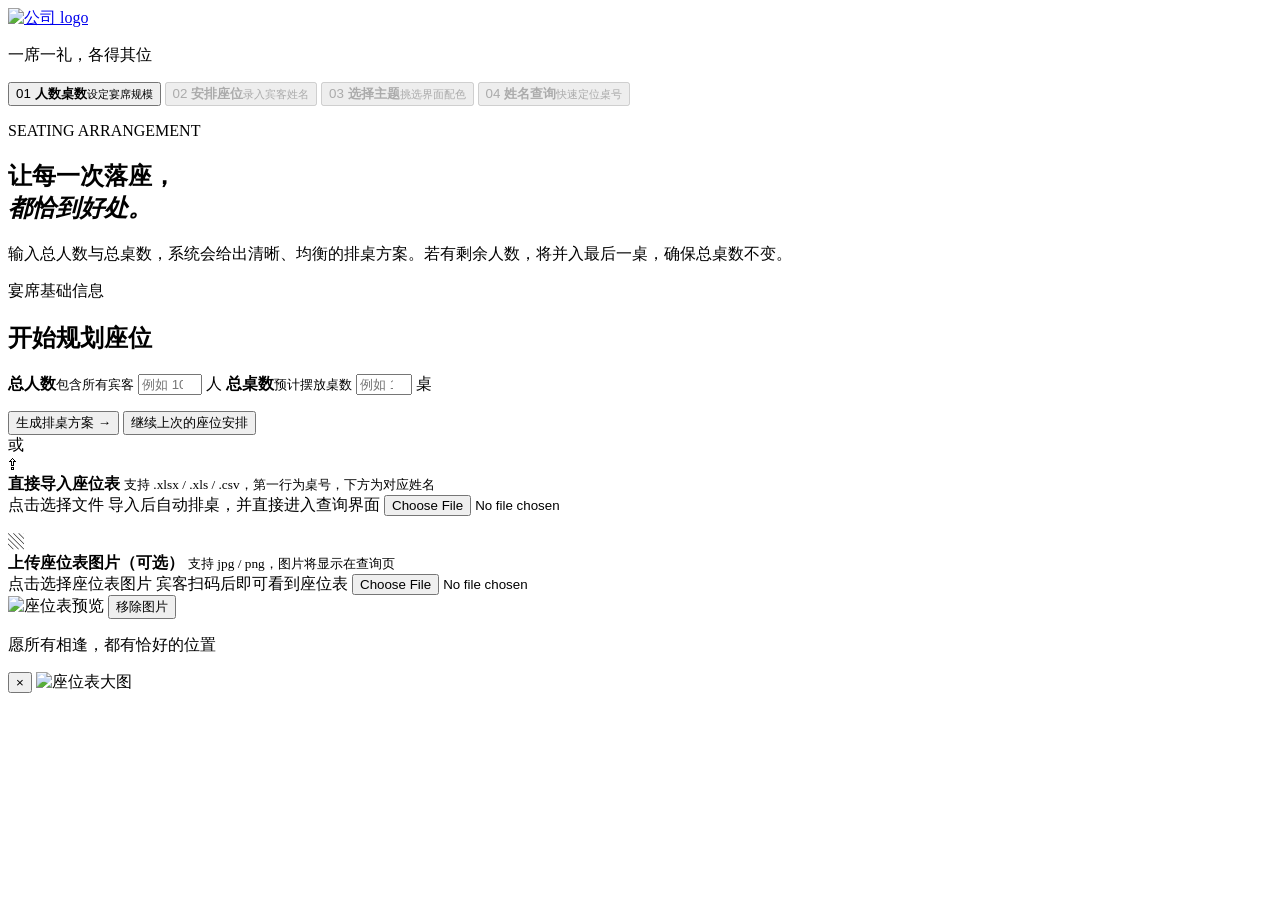
==== commit 025e95c8: "update index.html" ====
--- a/index.html
+++ b/index.html
@@ -1,3713 +1,332 @@
-<!doctype html>
-<html lang="zh-CN">
-<head>
-  <meta charset="UTF-8" />
-  <meta name="viewport" content="width=device-width, initial-scale=1.0" />
-  <meta name="theme-color" content="#fffaf7" />
-  <link rel="icon" href="data:image/svg+xml,%3Csvg xmlns='http://www.w3.org/2000/svg' viewBox='0 0 64 64'%3E%3Crect width='64' height='64' rx='16' fill='%23fffaf7'/%3E%3Ctext x='32' y='43' text-anchor='middle' font-size='36' fill='%23b87f7d'%3E%E5%9B%8D%3C/text%3E%3C/svg%3E" />
-  <title>婚庆座位</title>
-  <meta name="apple-mobile-web-app-title" content="婚庆座位" />
-  <meta name="description" content="输入宾客与桌数，自动排桌并快速查询座位。" />
-  <style>
-:root {
-  --ink: #2b2723;
-  --ink-soft: #635c53;
-  --paper: #faf7f0;
-  --paper-warm: #fbf9f4;
-  --blush: #c9c9c9;
-  --blush-deep: #1c1c1c;
-  --rose-wash: #f0f0f0;
-  --gold: #3a3a3a;
-  --gold-deep: #1c1c1c;
-  --line: rgba(43, 39, 35, 0.14);
-  --shadow-sm: 0 12px 32px rgba(43, 39, 35, 0.08);
-  --shadow-md: 0 24px 70px rgba(43, 39, 35, 0.11);
-  --shadow-lg: 0 38px 100px rgba(43, 39, 35, 0.15);
-  --serif: "Songti SC", "STSong", "Noto Serif SC", "Source Han Serif SC", Georgia, serif;
-  --sans: "Microsoft YaHei", "PingFang SC", "Noto Sans SC", system-ui, sans-serif;
-  --handwriting: "华文行楷", "STXingkai", "Kaiti SC", "STKaiti", "KaiTi", "楷体", "Segoe Script", "Brush Script MT", "Pacifico", cursive;
-}
-
-* { box-sizing: border-box; }
-html { scroll-behavior: smooth; }
-body {
-  margin: 0;
-  min-width: 320px;
-  min-height: 100vh;
-  color: var(--ink);
-  font-family: var(--sans);
-  background: linear-gradient(180deg, #f5f2ea 0%, #f7f4ec 46%, #faf8f2 100%);
-  overflow-x: hidden;
-}
-button, input, textarea { font: inherit; }
-button { color: inherit; }
-button, a { -webkit-tap-highlight-color: transparent; }
-button:focus-visible, input:focus-visible, textarea:focus-visible, [tabindex]:focus-visible {
-  outline: 3px solid rgba(0, 0, 0, 0.23);
-  outline-offset: 2px;
-}
-
-/* 动态生态背景：流动的绿意与金色柔光 */
-body::before {
-  content: "";
-  position: fixed;
-  inset: -45%;
-  z-index: 0;
-  pointer-events: none;
-  background:
-    radial-gradient(38% 52% at 12% 6%, rgba(0, 0, 0, 0.30), transparent 62%),
-    radial-gradient(42% 48% at 88% 10%, rgba(0, 0, 0, 0.26), transparent 64%),
-    radial-gradient(58% 62% at 50% 112%, rgba(0, 0, 0, 0.18), transparent 70%);
-  animation: eco-drift 19s ease-in-out infinite alternate;
-}
-body::after {
-  content: "";
-  position: fixed;
-  inset: 0;
-  z-index: 0;
-  pointer-events: none;
-  background: linear-gradient(180deg, rgba(249, 247, 240, 0.28) 0%, rgba(249, 247, 240, 0.82) 100%);
-}
-@keyframes eco-drift {
-  from { transform: translate3d(0, 0, 0) scale(1); }
-  to { transform: translate3d(-2.5%, 2.5%, 0) scale(1.08); }
-}
-
-.is-hidden { display: none !important; }
-
-.page-atmosphere { position: fixed; inset: 0; z-index: 0; pointer-events: none; overflow: hidden; }
-.glow { position: absolute; border-radius: 50%; filter: blur(4px); opacity: 0.75; animation: breathe 9s ease-in-out infinite alternate; }
-.glow-one { top: -170px; left: -160px; width: 470px; height: 470px; background: radial-gradient(circle, rgba(0, 0, 0, 0.44), rgba(0, 0, 0, 0) 68%); }
-.glow-two { top: 18%; right: -200px; width: 540px; height: 540px; background: radial-gradient(circle, rgba(0, 0, 0, 0.3), rgba(0, 0, 0, 0) 71%); animation-delay: -4s; }
-.glow-three { bottom: -250px; left: 32%; width: 620px; height: 620px; background: radial-gradient(circle, rgba(0, 0, 0, 0.27), rgba(0, 0, 0, 0) 70%); animation-delay: -7s; }
-@keyframes breathe { from { transform: scale(0.94) translate3d(0, 0, 0); opacity: 0.55; } to { transform: scale(1.1) translate3d(10px, -12px, 0); opacity: 0.9; } }
-
-.corner-rings { position: absolute; top: 105px; right: 4.5vw; width: 150px; height: 150px; opacity: 0.18; transform: rotate(-14deg); }
-.corner-rings span { position: absolute; width: 88px; height: 88px; border: 1px solid var(--gold); border-radius: 50%; }
-.corner-rings span:first-child { left: 0; top: 7px; }
-.corner-rings span:last-child { right: 0; bottom: 6px; }
-.petal-field { position: absolute; inset: 0; }
-.petal {
-  --fall-duration: 13s; --fall-delay: 0s; --petal-size: 13px; --drift: 90px; --spin: 320deg;
-  position: absolute; top: -40px; left: var(--petal-left, 10%); width: var(--petal-size); height: calc(var(--petal-size) * 0.72);
-  border-radius: 80% 10% 80% 10%;
-  background: linear-gradient(135deg, rgba(255, 255, 255, 0.95), rgba(0, 0, 0, 0.72));
-  box-shadow: 0 0 10px rgba(0, 0, 0, 0.18); opacity: 0;
-  animation: petal-fall var(--fall-duration) linear var(--fall-delay) infinite;
-}
-.petal:nth-child(3n) { background: linear-gradient(135deg, rgba(255, 255, 255, 0.98), rgba(0, 0, 0, 0.72)); }
-.petal:nth-child(4n) { transform: scale(0.72); }
-@keyframes petal-fall {
-  0% { transform: translate3d(0, -5vh, 0) rotate(0deg); opacity: 0; }
-  10% { opacity: 0.7; }
-  45% { transform: translate3d(calc(var(--drift) * 0.55), 44vh, 0) rotate(calc(var(--spin) * 0.45)); opacity: 0.56; }
-  78% { opacity: 0.48; }
-  100% { transform: translate3d(var(--drift), 108vh, 0) rotate(var(--spin)); opacity: 0; }
-}
-
-.site-header, .progress-nav, .app-shell, .site-footer { position: relative; z-index: 2; }
-.site-header { width: min(1180px, calc(100% - 48px)); margin: 0 auto; padding: 30px 0 24px; display: flex; align-items: center; justify-content: space-between; border-bottom: 1px solid rgba(0, 0, 0, 0.1); }
-.brand { display: inline-flex; gap: 13px; align-items: center; color: inherit; text-decoration: none; }
-.brand-mark { width: 47px; height: 47px; display: grid; place-items: center; border: 1px solid rgba(0, 0, 0, 0.52); border-radius: 50%; color: var(--gold-deep); font-family: var(--serif); font-size: 23px; background: rgba(255, 255, 255, 0.68); box-shadow: inset 0 0 0 4px rgba(255, 255, 255, 0.72), 0 8px 20px rgba(134, 124, 114, 0.07); }
-.brand-copy { display: grid; gap: 2px; }
-.brand-copy strong { font-family: var(--serif); font-size: 20px; font-weight: 600; letter-spacing: 0.18em; }
-.brand-copy small { color: #82786e; font-size: 8px; letter-spacing: 0.18em; }
-.header-note { display: flex; align-items: center; gap: 10px; margin: 0; color: #726960; font-family: var(--serif); font-size: 13px; letter-spacing: 0.12em; }
-.header-note span, .site-footer span { display: block; width: 34px; height: 1px; background: linear-gradient(90deg, transparent, var(--gold)); }
-.header-note span { transform: rotate(180deg); }
-
-.progress-nav { width: min(860px, calc(100% - 48px)); margin: 25px auto 0; display: grid; grid-template-columns: 1fr minmax(42px, 90px) 1fr minmax(42px, 90px) 1fr; align-items: center; }
-.progress-step { appearance: none; border: 0; background: transparent; display: flex; align-items: center; gap: 10px; padding: 8px 0; text-align: left; cursor: pointer; opacity: 0.44; transition: opacity 0.35s ease, transform 0.35s ease; }
-.progress-step:disabled { cursor: default; }
-.progress-step.is-active, .progress-step.is-complete { opacity: 1; }
-.progress-step.is-active .step-index { color: #fff; border-color: var(--blush-deep); background: var(--blush-deep); box-shadow: 0 8px 20px rgba(0, 0, 0, 0.23); }
-.progress-step.is-complete .step-index { color: var(--gold-deep); border-color: rgba(0, 0, 0, 0.65); background: #faf7ec; }
-.step-index { flex: 0 0 38px; width: 38px; height: 38px; display: grid; place-items: center; border: 1px solid rgba(122, 112, 102, 0.22); border-radius: 50%; color: #7a7167; font-size: 11px; letter-spacing: 0.08em; transition: 0.35s ease; }
-.step-copy { display: grid; gap: 2px; }
-.step-copy strong { font-family: var(--serif); font-size: 14px; font-weight: 600; letter-spacing: 0.06em; white-space: nowrap; }
-.step-copy small { color: #82786e; font-size: 9px; white-space: nowrap; }
-.progress-line { height: 1px; margin: 0 13px; background: linear-gradient(90deg, rgba(0, 0, 0, 0.16), rgba(0, 0, 0, 0.38), rgba(0, 0, 0, 0.16)); }
-
-.app-shell { width: min(1180px, calc(100% - 48px)); margin: 0 auto; padding: 62px 0 112px; }
-.view { min-height: 420px; }
-.view.is-active { animation: view-in 0.72s cubic-bezier(0.22, 0.9, 0.24, 1) both; }
-@keyframes view-in { from { opacity: 0; transform: translateY(18px); filter: blur(3px); } to { opacity: 1; transform: translateY(0); filter: blur(0); } }
-.eyebrow, .section-kicker { margin: 0 0 12px; color: var(--gold-deep); font-size: 10px; font-weight: 600; letter-spacing: 0.27em; text-transform: uppercase; }
-.hero-copy { max-width: 790px; margin-bottom: 46px; }
-.hero-copy h1, .section-heading h1, .lookup-hero h1 { margin: 0; font-family: var(--serif); font-size: clamp(37px, 5vw, 66px); font-weight: 500; line-height: 1.24; letter-spacing: 0.03em; }
-.hero-copy h1 em { position: relative; color: var(--blush-deep); font-style: normal; }
-.hero-copy h1 em::after { content: ""; position: absolute; left: 1%; right: 0; bottom: -7px; height: 9px; background: url("data:image/svg+xml,%3Csvg width='260' height='10' viewBox='0 0 260 10' xmlns='http://www.w3.org/2000/svg'%3E%3Cpath d='M1 7C71 2.4 163 1.8 259 3.7' fill='none' stroke='%23d8b7b4' stroke-width='1.5' stroke-linecap='round'/%3E%3C/svg%3E") center / 100% 100% no-repeat; opacity: 0.72; }
-.hero-desc { max-width: 690px; margin: 24px 0 0; color: var(--ink-soft); font-size: 15px; line-height: 1.95; }
-.reveal { animation: reveal-up 0.75s cubic-bezier(0.2, 0.75, 0.2, 1) both; }
-.delay-one { animation-delay: 0.08s; }
-.delay-two { animation-delay: 0.16s; }
-@keyframes reveal-up { from { opacity: 0; transform: translateY(16px); } to { opacity: 1; transform: translateY(0); } }
-.setup-layout { display: grid; grid-template-columns: minmax(0, 1.16fr) minmax(360px, 0.84fr); gap: 26px; align-items: stretch; }
-.form-card, .preview-card, .lookup-card, .overview-section { border: 1px solid rgba(0, 0, 0, 0.14); border-radius: 28px; background: rgba(255, 255, 255, 0.76); box-shadow: var(--shadow-md); backdrop-filter: blur(18px); }
-.form-card { padding: 38px; position: relative; overflow: hidden; }
-.form-card::before { content: ""; position: absolute; right: -92px; bottom: -108px; width: 260px; height: 260px; border: 1px solid rgba(0, 0, 0, 0.12); border-radius: 50%; box-shadow: 0 0 0 24px rgba(0, 0, 0, 0.035), 0 0 0 49px rgba(0, 0, 0, 0.025); }
-.card-heading, .overview-heading { display: flex; justify-content: space-between; align-items: flex-start; gap: 20px; }
-.card-heading h2, .overview-heading h2 { margin: 0; font-family: var(--serif); font-size: 26px; font-weight: 500; letter-spacing: 0.05em; }
-.card-heading .section-kicker { margin-bottom: 7px; }
-.mini-ring { display: block; width: 39px; height: 39px; border: 1px solid rgba(0, 0, 0, 0.42); border-radius: 50%; position: relative; }
-.mini-ring::after { content: ""; position: absolute; width: 23px; height: 23px; right: -9px; top: 12px; border: 1px solid rgba(0, 0, 0, 0.52); border-radius: 50%; }
-.input-grid { display: grid; grid-template-columns: 1fr 1fr; gap: 18px; margin-top: 34px; }
-.field-group { display: grid; gap: 11px; }
-.field-label { display: flex; align-items: baseline; justify-content: space-between; gap: 14px; }
-.field-label b { font-family: var(--serif); font-size: 15px; font-weight: 600; }
-.field-label small { color: #82786e; font-size: 10px; }
-.input-wrap { position: relative; display: block; }
-.input-wrap input { width: 100%; height: 60px; padding: 0 58px 0 18px; border: 1px solid rgba(0, 0, 0, 0.16); border-radius: 15px; color: var(--ink); background: rgba(248, 248, 248, 0.86); box-shadow: inset 0 1px 0 #fff, 0 8px 24px rgba(82, 74, 67, 0.035); font-size: 19px; font-weight: 600; transition: border-color 0.25s ease, box-shadow 0.25s ease, transform 0.25s ease; }
-.input-wrap input::placeholder { color: #9a9085; font-size: 14px; font-weight: 400; }
-.input-wrap input:focus { border-color: rgba(0, 0, 0, 0.53); box-shadow: 0 0 0 4px rgba(0, 0, 0, 0.12), 0 12px 28px rgba(82, 74, 67, 0.06); transform: translateY(-1px); }
-.input-unit { position: absolute; right: 18px; top: 50%; transform: translateY(-50%); color: #82786e; font-family: var(--serif); font-size: 14px; }
-.input-unit::before { content: ""; position: absolute; left: -13px; top: 50%; width: 1px; height: 19px; background: rgba(124, 114, 104, 0.13); transform: translateY(-50%); }
-.calculation-note { display: flex; gap: 12px; align-items: center; margin: 25px 0 0; padding: 15px 17px; border: 1px solid rgba(0, 0, 0, 0.15); border-radius: 14px; background: linear-gradient(105deg, rgba(251, 227, 223, 0.82), rgba(248, 248, 248, 0.93)); }
-.note-icon { flex: 0 0 29px; width: 29px; height: 29px; display: grid; place-items: center; border: 1px solid rgba(0, 0, 0, 0.32); border-radius: 50%; color: var(--gold-deep); font-family: var(--serif); font-size: 13px; }
-.calculation-note p { margin: 0; color: #635c53; font-size: 11px; line-height: 1.7; }
-.form-error { min-height: 20px; margin: 13px 0 0; color: #1c1c1c; font-size: 12px; }
-.primary-button, .soft-button, .confirm-button { appearance: none; border: 0; cursor: pointer; transition: transform 0.25s ease, box-shadow 0.25s ease, background 0.25s ease, opacity 0.25s ease; }
-.primary-button { width: 100%; min-height: 58px; margin-top: 8px; padding: 0 23px; display: inline-flex; align-items: center; justify-content: center; gap: 18px; border-radius: 15px; color: #fff; background: linear-gradient(110deg, #1c1c1c, #1c1c1c 62%, #1c1c1c); box-shadow: 0 16px 34px rgba(0, 0, 0, 0.25), inset 0 1px 0 rgba(255, 255, 255, 0.28); font-family: var(--serif); font-size: 15px; letter-spacing: 0.07em; position: relative; overflow: hidden; }
-.primary-button::before { content: ""; position: absolute; inset: 0; background: linear-gradient(100deg, transparent 15%, rgba(255, 255, 255, 0.22) 46%, transparent 72%); transform: translateX(-110%); transition: transform 0.75s ease; }
-.primary-button:hover:not(:disabled) { transform: translateY(-2px); box-shadow: 0 20px 42px rgba(0, 0, 0, 0.31), inset 0 1px 0 rgba(255, 255, 255, 0.3); }
-.primary-button:hover:not(:disabled)::before { transform: translateX(110%); }
-.primary-button:disabled { cursor: not-allowed; opacity: 0.42; box-shadow: none; }
-.primary-button.compact { width: auto; min-height: 48px; margin: 0; padding: 0 22px; border-radius: 13px; font-size: 13px; }
-.button-arrow { font-family: var(--sans); font-size: 19px; transition: transform 0.25s ease; }
-.primary-button:hover .button-arrow { transform: translateX(4px); }
-.text-button { display: block; margin: 14px auto 0; padding: 5px 8px; border: 0; color: var(--blush-deep); background: transparent; font-family: var(--serif); font-size: 12px; cursor: pointer; border-bottom: 1px solid rgba(0, 0, 0, 0.28); }.preview-card { position: relative; overflow: hidden; padding: 35px 34px 30px; color: #fff; background: linear-gradient(155deg, rgba(255, 255, 255, 0.97), rgba(255, 247, 245, 0.92)), var(--paper); }
-.preview-card::before { content: ""; position: absolute; top: -70px; right: -62px; width: 230px; height: 230px; border: 1px solid rgba(0, 0, 0, 0.17); border-radius: 50%; box-shadow: 0 0 0 31px rgba(0, 0, 0, 0.04), 0 0 0 65px rgba(0, 0, 0, 0.025); }
-.preview-top { position: relative; display: flex; align-items: center; justify-content: space-between; }
-.preview-top .section-kicker { margin: 0; }
-.preview-status { padding: 6px 10px; border: 1px solid rgba(0, 0, 0, 0.25); border-radius: 999px; color: #726960; background: rgba(255, 255, 255, 0.7); font-size: 9px; }
-.preview-status.ready { color: #111111; background: #f5f5f5; border-color: rgba(0, 0, 0, 0.4); }
-.average-display { position: relative; display: grid; grid-template-columns: auto 1fr; align-items: end; margin: 42px 0 34px; padding-bottom: 25px; border-bottom: 1px solid rgba(123, 113, 103, 0.1); }
-.average-number { color: var(--blush-deep); font-family: var(--serif); font-size: clamp(62px, 8vw, 86px); line-height: 0.82; font-weight: 400; letter-spacing: -0.05em; }
-.average-unit { align-self: end; padding: 0 0 3px 10px; color: #635c53; font-family: var(--serif); font-size: 14px; }
-.average-display small { grid-column: 1 / -1; margin-top: 13px; color: #8a8075; font-size: 9px; letter-spacing: 0.18em; }
-.preview-stats { display: grid; grid-template-columns: repeat(3, 1fr); gap: 10px; }
-.preview-stats div { padding: 13px 8px; text-align: center; border-radius: 13px; background: rgba(246, 246, 246, 0.74); border: 1px solid rgba(141, 131, 121, 0.09); }
-.preview-stats strong { display: block; color: #38342f; font-family: var(--serif); font-size: 22px; font-weight: 500; }
-.preview-stats small { display: block; margin-top: 5px; color: #8a8075; font-size: 9px; }
-.formula-card { position: relative; margin-top: 19px; padding: 16px; border-left: 2px solid rgba(0, 0, 0, 0.56); border-radius: 0 12px 12px 0; background: linear-gradient(90deg, rgba(251, 227, 223, 0.8), rgba(255, 255, 255, 0.56)); }
-.formula-card span { color: var(--gold-deep); font-size: 9px; letter-spacing: 0.16em; }
-.formula-card p { margin: 7px 0 0; color: #524b44; font-size: 11px; line-height: 1.75; }
-.preview-footnote { position: relative; margin: 18px 0 0; color: #82786e; font-size: 9px; line-height: 1.7; }
-
-.section-heading { display: flex; justify-content: space-between; align-items: flex-end; gap: 35px; margin-bottom: 31px; }
-.section-heading h1 { font-size: clamp(31px, 4vw, 48px); }
-.section-heading > div:first-child > p:last-child { margin: 13px 0 0; color: var(--ink-soft); font-size: 13px; line-height: 1.75; }
-.heading-actions { flex: 0 0 auto; display: flex; gap: 10px; }
-.soft-button { min-height: 42px; padding: 0 16px; border: 1px solid rgba(132, 122, 112, 0.14); border-radius: 12px; color: #5b544c; background: rgba(255, 255, 255, 0.76); box-shadow: 0 8px 20px rgba(82, 74, 67, 0.045); font-size: 11px; }
-.soft-button:hover { transform: translateY(-1px); border-color: rgba(0, 0, 0, 0.31); background: #fff; box-shadow: 0 11px 24px rgba(82, 74, 67, 0.08); }
-.danger-soft { color: #1c1c1c; }
-.seating-summary { display: grid; grid-template-columns: auto minmax(140px, 1fr) auto; align-items: center; gap: 23px; padding: 21px 25px; margin-bottom: 22px; border: 1px solid rgba(147, 137, 127, 0.13); border-radius: 20px; background: rgba(255, 255, 255, 0.72); box-shadow: var(--shadow-sm); backdrop-filter: blur(14px); }
-.summary-main { display: flex; align-items: center; gap: 13px; }
-.summary-icon { width: 40px; height: 40px; display: grid; place-items: center; border-radius: 50%; color: var(--blush-deep); background: var(--rose-wash); font-size: 19px; }
-.summary-main p { margin: 0; font-family: var(--serif); font-size: 13px; }
-.summary-main p strong { color: var(--blush-deep); font-size: 20px; font-weight: 500; }
-.summary-main small { display: block; margin-top: 3px; color: #82786e; font-size: 9px; }
-.progress-track { height: 7px; border-radius: 999px; background: rgba(0, 0, 0, 0.18); overflow: hidden; }
-.progress-track span { display: block; width: 0; height: 100%; border-radius: inherit; background: linear-gradient(90deg, #ececec, #1c1c1c 58%, #1c1c1c); transition: width 0.55s cubic-bezier(0.22, 0.8, 0.26, 1); }
-.summary-percent { min-width: 45px; color: var(--blush-deep); font-family: var(--serif); font-size: 17px; text-align: right; }
-.table-toolbar { display: flex; justify-content: space-between; align-items: center; gap: 20px; margin: 23px 0 17px; }
-.toolbar-search { width: min(360px, 100%); display: flex; align-items: center; gap: 9px; padding: 0 14px; height: 42px; border: 1px solid rgba(128, 118, 108, 0.14); border-radius: 12px; background: rgba(255, 255, 255, 0.7); }
-.toolbar-search span { color: #82786e; font-size: 18px; }
-.toolbar-search input { width: 100%; border: 0; outline: 0; color: var(--ink); background: transparent; font-size: 12px; }
-.toolbar-search input::placeholder { color: #92887d; }
-#tableResultCount { margin: 0; color: #7a7167; font-size: 10px; }
-.tables-grid { display: grid; grid-template-columns: repeat(3, minmax(0, 1fr)); gap: 18px; }
-.table-card { position: relative; min-width: 0; padding: 22px; border: 1px solid rgba(140, 130, 120, 0.13); border-radius: 22px; background: linear-gradient(145deg, rgba(255, 255, 255, 0.94), rgba(246, 246, 246, 0.85)), #fff; box-shadow: 0 13px 36px rgba(82, 74, 67, 0.065); overflow: hidden; animation: card-in 0.52s cubic-bezier(0.2, 0.8, 0.25, 1) both; transition: transform 0.25s ease, box-shadow 0.25s ease, border-color 0.25s ease; }
-.table-card::before { content: ""; position: absolute; top: -48px; right: -43px; width: 115px; height: 115px; border: 1px solid rgba(0, 0, 0, 0.12); border-radius: 50%; box-shadow: 0 0 0 16px rgba(0, 0, 0, 0.025); }
-.table-card:hover { transform: translateY(-3px); border-color: rgba(0, 0, 0, 0.24); box-shadow: 0 18px 44px rgba(82, 74, 67, 0.1); }
-.table-card.remainder-card { border-color: rgba(0, 0, 0, 0.3); background: linear-gradient(145deg, rgba(255, 255, 255, 0.97), rgba(251, 227, 223, 0.88)), #fff; }
-.table-card.full-card { border-color: rgba(0, 0, 0, 0.31); }
-.table-card.full-card::after { content: "满"; position: absolute; top: 18px; right: 17px; width: 28px; height: 28px; display: grid; place-items: center; border-radius: 50%; color: #fff; background: rgba(0, 0, 0, 0.88); font-family: var(--serif); font-size: 11px; box-shadow: 0 7px 16px rgba(0, 0, 0, 0.18); }
-@keyframes card-in { from { opacity: 0; transform: translateY(13px) scale(0.985); } to { opacity: 1; transform: translateY(0) scale(1); } }
-.table-card-head { display: flex; align-items: flex-start; justify-content: space-between; gap: 14px; position: relative; z-index: 1; }
-.table-number { display: flex; align-items: flex-end; gap: 7px; min-width: 0; }
-.table-number small { align-self: center; color: #92887d; font-size: 8px; letter-spacing: 0.15em; writing-mode: vertical-rl; transform: rotate(180deg); }
-.table-number strong { color: #322e29; font-family: var(--serif); font-size: 34px; font-weight: 400; line-height: 1; letter-spacing: -0.06em; }
-.table-number span { padding-bottom: 3px; color: #6a6259; font-family: var(--serif); font-size: 12px; }
-.table-meta { padding-right: 1px; text-align: right; }
-.table-type { display: inline-block; margin-bottom: 5px; padding: 4px 8px; border: 1px solid rgba(0, 0, 0, 0.17); border-radius: 999px; color: #1c1c1c; background: rgba(237, 138, 122, 0.62); font-size: 8px; }
-.remainder-card .table-type { color: #111111; border-color: rgba(0, 0, 0, 0.24); background: rgba(242, 160, 147, 0.7); }
-.table-meta p { margin: 0; color: #8a8075; font-size: 9px; }
-.table-meta p b { color: #453f39; font-size: 13px; font-weight: 600; }
-.seat-progress { height: 4px; margin: 17px 0 15px; border-radius: 99px; background: rgba(0, 0, 0, 0.17); overflow: hidden; }
-.seat-progress span { display: block; height: 100%; width: 0; border-radius: inherit; background: linear-gradient(90deg, #ececec, #1c1c1c); transition: width 0.45s ease; }
-.remainder-card .seat-progress span { background: linear-gradient(90deg, #3a3a3a, #1c1c1c); }
-.names-list { display: flex; flex-wrap: wrap; align-content: flex-start; gap: 7px; min-height: 91px; max-height: 170px; overflow-y: auto; scrollbar-width: thin; scrollbar-color: rgba(0, 0, 0, 0.24) transparent; }
-.names-list::-webkit-scrollbar { width: 4px; }
-.names-list::-webkit-scrollbar-thumb { background: rgba(0, 0, 0, 0.24); border-radius: 99px; }
-.name-chip { height: 28px; max-width: 100%; display: inline-flex; align-items: center; gap: 2px; padding: 0 5px 0 8px; border: 1px solid rgba(143, 133, 123, 0.11); border-radius: 8px; background: #f6f6f6; animation: chip-in 0.3s ease both; }
-@keyframes chip-in { from { opacity: 0; transform: scale(0.9); } to { opacity: 1; transform: scale(1); } }
-.name-chip input { width: var(--name-width, 48px); max-width: 105px; border: 0; outline: 0; padding: 0; color: #3c3833; background: transparent; font-size: 11px; }
-.name-chip button { flex: 0 0 18px; width: 18px; height: 18px; display: grid; place-items: center; padding: 0; border: 0; border-radius: 50%; color: #92887d; background: transparent; font-size: 14px; line-height: 1; cursor: pointer; transition: color 0.2s ease, background 0.2s ease; }
-.name-chip button:hover { color: #1c1c1c; background: rgba(0, 0, 0, 0.15); }
-.empty-names { width: 100%; min-height: 91px; display: grid; place-items: center; align-content: center; gap: 5px; border: 1px dashed rgba(142, 132, 122, 0.17); border-radius: 10px; color: #92887d; font-size: 10px; text-align: center; }
-.empty-names span { color: rgba(0, 0, 0, 0.72); font-family: var(--serif); font-size: 19px; }
-.quick-add { display: flex; gap: 7px; margin-top: 14px; }
-.quick-add input { min-width: 0; flex: 1; height: 38px; padding: 0 11px; border: 1px solid rgba(0, 0, 0, 0.13); border-radius: 10px; outline: 0; color: var(--ink); background: rgba(248, 248, 248, 0.82); font-size: 10px; transition: 0.2s ease; }
-.quick-add input:focus { border-color: rgba(0, 0, 0, 0.42); box-shadow: 0 0 0 3px rgba(0, 0, 0, 0.1); }
-.quick-add input:disabled { cursor: not-allowed; opacity: 0.55; }
-.quick-add button { flex: 0 0 38px; width: 38px; height: 38px; border: 0; border-radius: 10px; color: #fff; background: #1c1c1c; font-size: 19px; cursor: pointer; transition: 0.2s ease; }
-.quick-add button:hover:not(:disabled) { background: #1c1c1c; transform: translateY(-1px); }
-.quick-add button:disabled { opacity: 0.35; cursor: not-allowed; }
-.card-bulk-button { width: 100%; margin-top: 8px; padding: 6px; border: 0; color: #82786e; background: transparent; font-size: 9px; cursor: pointer; }
-.card-bulk-button:hover { color: var(--blush-deep); }
-.empty-filter { padding: 40px; color: #82786e; text-align: center; font-family: var(--serif); font-size: 13px; }
-.sticky-next { position: sticky; z-index: 5; bottom: 18px; width: min(600px, calc(100% - 20px)); margin: 31px auto 0; padding: 12px 13px 12px 20px; display: flex; align-items: center; justify-content: space-between; gap: 20px; border: 1px solid rgba(142, 132, 122, 0.16); border-radius: 18px; background: rgba(255, 255, 255, 0.9); box-shadow: 0 18px 50px rgba(92, 83, 75, 0.16); backdrop-filter: blur(18px); }
-.sticky-next > div { min-width: 0; display: grid; gap: 3px; }
-.sticky-next strong { font-family: var(--serif); font-size: 12px; font-weight: 600; }
-.sticky-next small { color: #82786e; font-size: 9px; }.lookup-hero { max-width: 700px; margin: 6px auto 32px; text-align: center; }
-.lookup-hero h1 { font-size: clamp(36px, 5vw, 58px); }
-.lookup-hero > p:last-child { margin: 16px auto 0; color: var(--ink-soft); font-size: 13px; line-height: 1.8; }
-.lookup-card { width: min(760px, 100%); margin: 0 auto; padding: 21px 25px 23px; position: relative; overflow: hidden; }
-.lookup-card::after { content: "囍"; position: absolute; right: 17px; top: 5px; color: rgba(0, 0, 0, 0.075); font-family: var(--serif); font-size: 100px; line-height: 1; pointer-events: none; }
-.lookup-form { position: relative; z-index: 1; }
-.lookup-form > label { display: block; margin: 0 0 10px 3px; color: #635c53; font-family: var(--serif); font-size: 11px; letter-spacing: 0.08em; }
-.lookup-input-row { display: grid; grid-template-columns: 1fr auto; gap: 10px; }
-.lookup-input-row input { min-width: 0; height: 58px; padding: 0 19px; border: 1px solid rgba(0, 0, 0, 0.15); border-radius: 14px; outline: 0; color: var(--ink); background: rgba(248, 248, 248, 0.9); font-size: 15px; transition: 0.25s ease; }
-.lookup-input-row input:focus { border-color: rgba(0, 0, 0, 0.47); box-shadow: 0 0 0 4px rgba(0, 0, 0, 0.11); }
-.lookup-input-row input::placeholder { color: #9a9085; }
-.lookup-input-row button { min-width: 145px; height: 58px; padding: 0 20px; display: inline-flex; align-items: center; justify-content: center; gap: 15px; border: 0; border-radius: 14px; color: #fff; background: linear-gradient(110deg, #1c1c1c, #1c1c1c); box-shadow: 0 12px 28px rgba(0, 0, 0, 0.22); font-family: var(--serif); font-size: 13px; cursor: pointer; transition: 0.25s ease; }
-.lookup-input-row button:hover { transform: translateY(-1px); box-shadow: 0 16px 34px rgba(0, 0, 0, 0.28); }
-.quick-names { position: relative; z-index: 1; margin-top: 16px; padding-top: 15px; border-top: 1px solid rgba(0, 0, 0, 0.09); }
-.quick-names > span { display: block; margin-bottom: 9px; color: #8a8075; font-size: 9px; letter-spacing: 0.08em; }
-#quickNamesList { display: flex; flex-wrap: wrap; gap: 6px; max-height: 73px; overflow-y: auto; }
-.quick-name { padding: 5px 9px; border: 1px solid rgba(0, 0, 0, 0.1); border-radius: 999px; color: #5b544c; background: #f6f6f6; font-size: 9px; cursor: pointer; transition: 0.2s ease; }
-.quick-name:hover { color: var(--blush-deep); border-color: rgba(0, 0, 0, 0.28); }
-.lookup-result { width: min(760px, 100%); margin: 25px auto 0; }
-.result-found, .result-empty { position: relative; border: 1px solid rgba(0, 0, 0, 0.24); border-radius: 25px; background: rgba(255, 255, 255, 0.88); box-shadow: var(--shadow-md); overflow: hidden; animation: result-open 0.65s cubic-bezier(0.18, 0.82, 0.24, 1) both; }
-.result-found::before, .result-found::after { content: ""; position: absolute; border-radius: 50%; pointer-events: none; }
-.result-found::before { width: 220px; height: 220px; right: -108px; top: -110px; border: 1px solid rgba(0, 0, 0, 0.17); box-shadow: 0 0 0 26px rgba(0, 0, 0, 0.025); }
-.result-found::after { width: 110px; height: 110px; left: -53px; bottom: -63px; background: radial-gradient(circle, rgba(0, 0, 0, 0.3), transparent 67%); }
-@keyframes result-open { from { opacity: 0; transform: translateY(16px) scale(0.98); } to { opacity: 1; transform: translateY(0) scale(1); } }
-.result-found-header { padding: 20px 25px; display: flex; align-items: center; gap: 11px; border-bottom: 1px solid rgba(137, 127, 117, 0.09); }
-.result-found-header span { width: 29px; height: 29px; display: grid; place-items: center; border-radius: 50%; color: #fff; background: #1c1c1c; font-size: 14px; }
-.result-found-header p { margin: 0; color: #635c53; font-size: 11px; }
-.result-found-header strong { color: #38342f; font-family: var(--serif); font-size: 14px; }
-.result-main { position: relative; padding: 32px 26px 29px; display: grid; grid-template-columns: auto 1fr; gap: 24px; align-items: center; }
-.result-table-seal { width: 116px; height: 116px; display: grid; place-items: center; align-content: center; border: 1px solid rgba(0, 0, 0, 0.4); border-radius: 50%; color: #1c1c1c; background: radial-gradient(circle, #fbf8f0 48%, #f5f5f5); box-shadow: inset 0 0 0 6px rgba(255, 255, 255, 0.82), 0 13px 30px rgba(152, 142, 132, 0.09); }
-.result-table-seal small { font-size: 8px; letter-spacing: 0.18em; }
-.result-table-seal strong { margin: 1px 0 0; font-family: var(--serif); font-size: 48px; font-weight: 400; line-height: 1; }
-.result-table-seal span { font-family: var(--serif); font-size: 11px; }
-.result-copy h2 { margin: 0 0 8px; font-family: var(--serif); font-size: 22px; font-weight: 500; letter-spacing: 0.05em; }
-.result-copy h2 mark { color: var(--blush-deep); background: transparent; }
-.result-copy > p { margin: 0; color: #726960; font-size: 11px; line-height: 1.8; }
-.result-tags { display: flex; flex-wrap: wrap; gap: 7px; margin-top: 14px; }
-.result-tags span { padding: 5px 9px; border-radius: 999px; color: #635c53; background: #f6f6f6; border: 1px solid rgba(0, 0, 0, 0.1); font-size: 9px; }
-.result-matches { display: grid; gap: 12px; }
-.result-empty { padding: 44px 25px; text-align: center; }
-.result-empty .empty-symbol { display: grid; place-items: center; width: 50px; height: 50px; margin: 0 auto 13px; border: 1px solid rgba(0, 0, 0, 0.31); border-radius: 50%; color: var(--gold-deep); font-family: var(--serif); font-size: 19px; }
-.result-empty h2 { margin: 0; font-family: var(--serif); font-size: 19px; font-weight: 500; }
-.result-empty p { margin: 9px 0 0; color: #7a7167; font-size: 11px; line-height: 1.7; }
-.lookup-placeholder { width: min(600px, 100%); margin: 57px auto 0; text-align: center; }
-.placeholder-ring { width: 91px; height: 91px; margin: 0 auto 18px; display: grid; place-items: center; border: 1px solid rgba(0, 0, 0, 0.27); border-radius: 50%; box-shadow: 0 0 0 12px rgba(0, 0, 0, 0.035), 0 0 0 24px rgba(0, 0, 0, 0.02); animation: ring-pulse 3s ease-in-out infinite; }
-.placeholder-ring span { color: rgba(0, 0, 0, 0.65); font-family: var(--serif); font-size: 33px; }
-@keyframes ring-pulse { 0%, 100% { transform: scale(1); opacity: 0.8; } 50% { transform: scale(1.035); opacity: 1; } }
-.lookup-placeholder h2 { margin: 0; color: #453f39; font-family: var(--serif); font-size: 17px; font-weight: 500; letter-spacing: 0.04em; }
-.lookup-placeholder p { margin: 8px 0 0; color: #8a8075; font-size: 10px; }
-.overview-section { margin-top: 68px; padding: 30px; }
-.overview-heading { margin-bottom: 23px; }
-.overview-heading .section-kicker { margin-bottom: 7px; }
-.overview-grid { display: grid; grid-template-columns: repeat(4, minmax(0, 1fr)); gap: 12px; }
-.overview-card { padding: 17px; border: 1px solid rgba(0, 0, 0, 0.1); border-radius: 14px; background: rgba(246, 246, 246, 0.73); transition: 0.22s ease; }
-.overview-card:hover { transform: translateY(-2px); border-color: rgba(0, 0, 0, 0.24); }
-.overview-card-head { display: flex; align-items: center; justify-content: space-between; gap: 8px; margin-bottom: 11px; }
-.overview-card-head strong { font-family: var(--serif); font-size: 15px; font-weight: 500; }
-.overview-card-head span { color: #8a8075; font-size: 8px; }
-.overview-names { min-height: 34px; color: #5b544c; font-size: 9px; line-height: 1.8; word-break: break-all; }
-.overview-names em { color: #92887d; font-style: normal; }
-
-.app-dialog { width: min(570px, calc(100% - 30px)); padding: 0; border: 1px solid rgba(0, 0, 0, 0.15); border-radius: 24px; color: var(--ink); background: rgba(255, 255, 255, 0.96); box-shadow: 0 35px 100px rgba(85, 77, 70, 0.24); overflow: hidden; }
-.app-dialog::backdrop { background: rgba(80, 72, 65, 0.22); backdrop-filter: blur(6px); }
-.app-dialog > form { margin: 0; padding: 29px; position: relative; }
-.dialog-close { position: absolute; right: 17px; top: 16px; width: 33px; height: 33px; display: grid; place-items: center; padding: 0 0 2px; border: 0; border-radius: 50%; color: #82786e; background: #f9f5ea; font-size: 20px; cursor: pointer; }
-.app-dialog h2 { margin: 0; font-family: var(--serif); font-size: 24px; font-weight: 500; }
-.dialog-desc { margin: 9px 0 18px; color: #726960; font-size: 11px; line-height: 1.7; }
-.dialog-textarea-label { display: block; }
-#batchNames { width: 100%; min-height: 210px; resize: vertical; padding: 15px; border: 1px solid rgba(0, 0, 0, 0.14); border-radius: 14px; outline: 0; color: var(--ink); background: #fbf8f0; font-size: 12px; line-height: 1.85; transition: 0.2s ease; }
-#batchNames:focus { border-color: rgba(0, 0, 0, 0.43); box-shadow: 0 0 0 4px rgba(0, 0, 0, 0.1); }
-.dialog-meta { min-height: 39px; display: flex; align-items: center; justify-content: space-between; gap: 12px; }
-.dialog-meta > span { color: #7a7167; font-size: 9px; }
-.file-button { padding: 6px 9px; border-bottom: 1px solid rgba(0, 0, 0, 0.27); color: #1c1c1c; font-size: 9px; cursor: pointer; }
-#nameFile { display: none; }
-.dialog-actions { display: flex; justify-content: flex-end; gap: 9px; margin-top: 10px; }
-.confirm-dialog { width: min(410px, calc(100% - 30px)); text-align: center; }
-.confirm-dialog > form { padding: 31px; }
-.confirm-symbol { width: 48px; height: 48px; margin: 0 auto 14px; display: grid; place-items: center; border-radius: 50%; color: var(--blush-deep); background: var(--rose-wash); font-family: var(--serif); font-size: 22px; }
-.confirm-dialog h2 { font-size: 21px; }
-.confirm-dialog p { margin: 10px 0 20px; color: #726960; font-size: 11px; line-height: 1.7; }
-.dialog-actions.centered { justify-content: center; }
-.confirm-button { min-height: 42px; padding: 0 20px; border-radius: 12px; color: #fff; background: #1c1c1c; font-size: 11px; }
-.confirm-button:hover { transform: translateY(-1px); background: #1c1c1c; }
-.toast { position: fixed; z-index: 100; left: 50%; bottom: 26px; max-width: calc(100% - 36px); padding: 11px 17px; border: 1px solid rgba(0, 0, 0, 0.23); border-radius: 999px; color: #fff; background: rgba(72, 64, 58, 0.9); box-shadow: 0 14px 35px rgba(66, 58, 52, 0.18); font-size: 10px; opacity: 0; pointer-events: none; transform: translate(-50%, 12px); transition: 0.3s ease; }
-.toast.show { opacity: 1; transform: translate(-50%, 0); }
-.site-footer { width: min(1180px, calc(100% - 48px)); margin: 0 auto 30px; display: flex; align-items: center; justify-content: center; gap: 15px; color: #8a8075; font-family: var(--serif); font-size: 9px; letter-spacing: 0.12em; }
-.site-footer span:last-child { transform: rotate(180deg); }
-.site-footer p { margin: 0; }
-
-
-/* QR sharing */
-.share-qr-card {
-  width: min(900px, 100%);
-  margin: 28px auto 0;
-  padding: 31px;
-  display: grid;
-  grid-template-columns: minmax(0, 1fr) 300px;
-  align-items: center;
-  gap: 34px;
-  position: relative;
-  overflow: hidden;
-  border: 1px solid rgba(0, 0, 0, 0.22);
-  border-radius: 27px;
-  background:
-    radial-gradient(circle at 93% 8%, rgba(0, 0, 0, 0.19), transparent 29%),
-    linear-gradient(145deg, rgba(255, 255, 255, 0.94), rgba(251, 227, 223, 0.9));
-  box-shadow: var(--shadow-md);
-  backdrop-filter: blur(18px);
-}
-.share-qr-card::before {
-  content: "";
-  position: absolute;
-  left: -77px;
-  bottom: -102px;
-  width: 210px;
-  height: 210px;
-  border: 1px solid rgba(0, 0, 0, 0.11);
-  border-radius: 50%;
-  box-shadow: 0 0 0 23px rgba(0, 0, 0, 0.018);
-  pointer-events: none;
-}
-.qr-copy { position: relative; z-index: 1; min-width: 0; }
-.qr-copy .section-kicker { margin-bottom: 7px; }
-.qr-copy h2 {
-  margin: 0;
-  font-family: var(--serif);
-  font-size: 28px;
-  font-weight: 500;
-  letter-spacing: 0.05em;
-}
-.qr-description {
-  margin: 11px 0 20px;
-  color: #635c53;
-  font-size: 11px;
-  line-height: 1.82;
-}
-.qr-link-label {
-  display: block;
-  margin: 0 0 8px 2px;
-  color: #726960;
-  font-size: 9px;
-  letter-spacing: 0.08em;
-}
-.qr-link-row {
-  display: grid;
-  grid-template-columns: minmax(0, 1fr) auto;
-  gap: 8px;
-}
-.qr-link-row input {
-  min-width: 0;
-  height: 43px;
-  padding: 0 12px;
-  border: 1px solid rgba(0, 0, 0, 0.14);
-  border-radius: 11px;
-  outline: 0;
-  color: #3c3833;
-  background: rgba(248, 248, 248, 0.85);
-  font-size: 10px;
-  transition: 0.2s ease;
-}
-.qr-link-row input:focus {
-  border-color: rgba(0, 0, 0, 0.43);
-  box-shadow: 0 0 0 3px rgba(0, 0, 0, 0.1);
-}
-.qr-link-row button {
-  min-width: 86px;
-  padding: 0 13px;
-  border: 1px solid rgba(0, 0, 0, 0.2);
-  border-radius: 11px;
-  color: #1c1c1c;
-  background: #f6f6f6;
-  font-size: 10px;
-  cursor: pointer;
-  transition: 0.2s ease;
-}
-.qr-link-row button:hover { border-color: rgba(0, 0, 0, 0.4); background: #fff; }
-.qr-actions {
-  display: flex;
-  flex-wrap: wrap;
-  gap: 8px;
-  margin-top: 12px;
-}
-.qr-actions .primary-button.compact,
-.qr-actions .soft-button { min-height: 40px; font-size: 10px; }
-.qr-status {
-  min-height: 17px;
-  margin: 11px 1px 0;
-  color: #726960;
-  font-size: 9px;
-  line-height: 1.6;
-}
-.qr-status.is-warning { color: #1c1c1c; }
-.qr-status.is-success { color: #1c1c1c; }
-.qr-status.is-error { color: #1c1c1c; }
-.qr-canvas-wrap {
-  position: relative;
-  z-index: 1;
-  display: grid;
-  justify-items: center;
-  gap: 13px;
-}
-.qr-frame {
-  width: 230px;
-  height: 230px;
-  padding: 13px;
-  position: relative;
-  border: 1px solid rgba(0, 0, 0, 0.3);
-  border-radius: 22px;
-  background: #fff;
-  box-shadow: 0 16px 42px rgba(97, 88, 80, 0.11), inset 0 0 0 5px rgba(246, 246, 246, 0.95);
-}
-.qr-frame canvas {
-  display: block;
-  width: 100%;
-  height: 100%;
-  border-radius: 7px;
-}
-.qr-corner {
-  position: absolute;
-  width: 20px;
-  height: 20px;
-  border-color: rgba(0, 0, 0, 0.64);
-  pointer-events: none;
-}
-.qr-corner-one { left: 6px; top: 6px; border-left: 1px solid; border-top: 1px solid; border-radius: 9px 0 0; }
-.qr-corner-two { right: 6px; bottom: 6px; border-right: 1px solid; border-bottom: 1px solid; border-radius: 0 0 9px; }
-.qr-canvas-wrap > p {
-  margin: 0;
-  display: flex;
-  align-items: center;
-  gap: 7px;
-  color: #6a6259;
-  font-family: var(--serif);
-  font-size: 10px;
-  letter-spacing: 0.08em;
-}
-.qr-canvas-wrap > p span {
-  width: 24px;
-  height: 24px;
-  display: grid;
-  place-items: center;
-  border: 1px solid rgba(0, 0, 0, 0.28);
-  border-radius: 50%;
-  color: var(--blush-deep);
-  font-size: 12px;
-}
-
-
-/* Dreamy white lookup */
-#lookupView {
-  position: relative;
-  isolation: isolate;
-  overflow: hidden;
-  padding: 56px clamp(18px, 4.5vw, 56px) 52px;
-  border: 1px solid rgba(255, 255, 255, 0.96);
-  border-radius: 42px;
-  background:
-    radial-gradient(circle at 13% 8%, rgba(237, 138, 122, 0.56), transparent 31%),
-    radial-gradient(circle at 88% 15%, rgba(242, 160, 147, 0.68), transparent 28%),
-    radial-gradient(circle at 78% 88%, rgba(237, 138, 122, 0.5), transparent 32%),
-    linear-gradient(145deg, rgba(255, 255, 255, 0.98), rgba(253, 249, 243, 0.94));
-  box-shadow:
-    0 38px 110px rgba(120, 110, 100, 0.13),
-    inset 0 1px 0 #fff,
-    inset 0 0 80px rgba(255, 255, 255, 0.76);
-}
-#lookupView::before,
-#lookupView::after {
-  content: "";
-  position: absolute;
-  z-index: 0;
-  border-radius: 50%;
-  pointer-events: none;
-}
-#lookupView::before {
-  width: 430px;
-  height: 430px;
-  left: -210px;
-  top: -240px;
-  border: 1px solid rgba(0, 0, 0, 0.2);
-  box-shadow: 0 0 0 42px rgba(255, 255, 255, 0.2), 0 0 0 86px rgba(0, 0, 0, 0.08);
-  animation: dream-orbit 11s ease-in-out infinite alternate;
-}
-#lookupView::after {
-  width: 280px;
-  height: 280px;
-  right: -145px;
-  bottom: -165px;
-  background: radial-gradient(circle, rgba(237, 138, 122, 0.72), rgba(255, 255, 255, 0) 70%);
-  animation: dream-breathe 8s ease-in-out infinite alternate;
-}
-#lookupView > * { position: relative; z-index: 2; }
-.dream-clouds {
-  position: absolute !important;
-  inset: 0;
-  z-index: 0 !important;
-  overflow: hidden;
-  pointer-events: none;
-}
-.dream-clouds span {
-  position: absolute;
-  display: block;
-  border-radius: 50%;
-  background: radial-gradient(circle at 36% 32%, #fff, rgba(255, 255, 255, 0.72) 44%, rgba(0, 0, 0, 0.16) 73%, transparent 75%);
-  filter: blur(1px);
-  opacity: 0.8;
-  animation: cloud-drift 10s ease-in-out infinite alternate;
-}
-.dream-clouds span:nth-child(1) { width: 150px; height: 150px; left: 5%; top: 21%; animation-delay: -3s; }
-.dream-clouds span:nth-child(2) { width: 88px; height: 88px; right: 7%; top: 33%; opacity: 0.67; animation-delay: -6s; }
-.dream-clouds span:nth-child(3) { width: 120px; height: 120px; right: 20%; bottom: 8%; opacity: 0.52; animation-delay: -1.5s; }
-.dream-clouds i {
-  position: absolute;
-  width: 8px;
-  height: 8px;
-  display: block;
-  background: #fff;
-  box-shadow: 0 0 12px #b5b5b5, 0 0 25px rgba(255, 255, 255, 0.9);
-  transform: rotate(45deg);
-  animation: star-twinkle 3.2s ease-in-out infinite;
-}
-.dream-clouds i::before,
-.dream-clouds i::after {
-  content: "";
-  position: absolute;
-  inset: 2px 6px;
-  background: #fff;
-  box-shadow: 0 0 10px #b5b5b5;
-}
-.dream-clouds i::after { transform: rotate(90deg); }
-.dream-clouds i:nth-of-type(1) { left: 13%; top: 25%; animation-delay: -0.8s; }
-.dream-clouds i:nth-of-type(2) { right: 23%; top: 16%; transform: rotate(45deg) scale(0.72); animation-delay: -2.1s; }
-.dream-clouds i:nth-of-type(3) { right: 11%; bottom: 22%; transform: rotate(45deg) scale(0.58); animation-delay: -1.3s; }
-@keyframes dream-orbit {
-  from { transform: translate3d(0, 0, 0) rotate(0deg); }
-  to { transform: translate3d(22px, 18px, 0) rotate(24deg); }
-}
-@keyframes dream-breathe {
-  from { transform: scale(0.9); opacity: 0.54; }
-  to { transform: scale(1.15); opacity: 0.95; }
-}
-@keyframes cloud-drift {
-  from { transform: translate3d(-8px, 4px, 0) scale(0.96); }
-  to { transform: translate3d(14px, -10px, 0) scale(1.05); }
-}
-@keyframes star-twinkle {
-  0%, 100% { opacity: 0.25; transform: rotate(45deg) scale(0.62); }
-  50% { opacity: 1; transform: rotate(45deg) scale(1.2); }
-}
-#lookupView .lookup-hero {
-  position: relative;
-  z-index: 4;
-  max-width: 840px;
-  margin: 4px auto 37px;
-}
-#lookupView .lookup-hero .eyebrow {
-  color: #1c1c1c;
-  letter-spacing: 0.34em;
-}
-#lookupView .lookup-hero h1 {
-  color: #4a443e;
-  font-size: clamp(43px, 7vw, 78px);
-  line-height: 1.18;
-  letter-spacing: 0.06em;
-  text-shadow: 0 2px 0 #fff, 0 15px 40px rgba(130, 122, 112, 0.2);
-}
-#lookupView .lookup-card {
-  position: relative;
-  z-index: 4;
-  width: min(760px, 100%);
-  border: 1px solid rgba(255, 255, 255, 0.98);
-  background: rgba(255, 255, 255, 0.91);
-  box-shadow: 0 26px 70px rgba(120, 112, 104, 0.14), inset 0 1px 0 #fff;
-}
-#lookupView .lookup-card::after { color: rgba(170, 160, 148, 0.1); }
-#lookupView .lookup-form > label { color: #1c1c1c; }
-#lookupView .lookup-input-row input {
-  border: 1px solid rgba(195, 185, 172, 0.58);
-  background: rgba(255, 255, 255, 0.96);
-  box-shadow: 0 13px 35px rgba(125, 117, 108, 0.08), inset 0 1px 0 #fff;
-}
-#lookupView .lookup-input-row input:focus {
-  border-color: rgba(150, 141, 130, 0.62);
-  box-shadow: 0 0 0 4px rgba(195, 185, 172, 0.22), 0 15px 38px rgba(125, 117, 108, 0.1);
-}
-#lookupView .lookup-input-row button {
-  background: linear-gradient(115deg, #b5b5b5, #3a3a3a 58%, #3a3a3a);
-  box-shadow: 0 14px 32px rgba(130, 122, 112, 0.25), inset 0 1px 0 rgba(255, 255, 255, 0.5);
-}
-#lookupView .quick-names { border-top-color: rgba(176, 166, 154, 0.18); }
-#lookupView .quick-name { background: #fff; border-color: rgba(185, 175, 162, 0.35); }
-#lookupView .lookup-result { z-index: 4; }
-#lookupView .result-found,
-#lookupView .result-empty {
-  border-color: rgba(200, 190, 177, 0.56);
-  background: rgba(255, 255, 255, 0.94);
-  box-shadow: 0 28px 80px rgba(120, 112, 104, 0.15), inset 0 1px 0 #fff;
-}
-#lookupView .result-found-header span { background: #3a3a3a; }
-#lookupView .result-table-seal {
-  color: #1c1c1c;
-  border-color: rgba(170, 160, 148, 0.58);
-  background: radial-gradient(circle, #fff 48%, #f8f3e6);
-  box-shadow: inset 0 0 0 6px rgba(255, 255, 255, 0.9), 0 16px 35px rgba(120, 112, 104, 0.11);
-}
-#lookupView .result-copy h2 mark { color: #1c1c1c; }
-#lookupView .result-tags span { background: #fbf8f0; border-color: rgba(185, 175, 162, 0.28); }
-#lookupView .placeholder-ring {
-  color: #3a3a3a;
-  border-color: rgba(170, 160, 148, 0.38);
-  box-shadow: 0 0 0 13px rgba(225, 215, 202, 0.42), 0 0 0 28px rgba(245, 240, 232, 0.52);
-}
-#lookupView .lookup-placeholder h2 { color: #5a534b; }
-#lookupView .share-qr-card,
-#lookupView .overview-section {
-  border-color: rgba(210, 200, 187, 0.62);
-  background: rgba(255, 255, 255, 0.9);
-}
-body.shared-lookup-mode .progress-nav,
-body.shared-lookup-mode #shareQrCard,
-body.shared-lookup-mode .overview-section,
-body.shared-lookup-mode .site-footer {
-  display: none !important;
-}
-body.shared-lookup-mode .app-shell { padding-top: 44px; padding-bottom: 40px; }
-body.shared-lookup-mode #lookupView { min-height: 70vh; }
-body.shared-lookup-mode .lookup-hero { margin-top: 22px; }
-
-@media (max-width: 1000px) {
-  .setup-layout { grid-template-columns: 1fr; }
-  .preview-card { min-height: 380px; }
-  .tables-grid { grid-template-columns: repeat(2, minmax(0, 1fr)); }
-  .overview-grid { grid-template-columns: repeat(3, minmax(0, 1fr)); }
-}
-@media (max-width: 720px) {
-  #lookupView { padding: 42px 15px 34px; border-radius: 28px; }
-  #lookupView .lookup-hero { margin-bottom: 27px; }
-  #lookupView .lookup-hero h1 { font-size: 39px; }
-  .dream-clouds span:nth-child(1) { width: 105px; height: 105px; }
-  .dream-clouds span:nth-child(2) { width: 68px; height: 68px; }
-  body.shared-lookup-mode .app-shell { padding-top: 28px; }
-
-  .share-qr-card { grid-template-columns: 1fr; gap: 25px; padding: 25px 20px; }
-  .qr-canvas-wrap { grid-row: 1; }
-  .qr-frame { width: 210px; height: 210px; }
-  .qr-copy { text-align: center; }
-  .qr-link-row { text-align: left; }
-  .qr-actions { justify-content: center; }
-  .qr-actions .primary-button.compact,
-  .qr-actions .soft-button { flex: 1 1 135px; justify-content: center; }
-
-  .site-header, .progress-nav, .app-shell, .site-footer { width: min(100% - 30px, 1180px); }
-  .site-header { padding: 21px 0 18px; }
-  .header-note { display: none; }
-  .brand-mark { width: 42px; height: 42px; font-size: 21px; }
-  .brand-copy strong { font-size: 18px; }
-  .progress-nav { grid-template-columns: repeat(3, 1fr); margin-top: 17px; }
-  .progress-line { display: none; }
-  .progress-step { justify-content: center; }
-  .step-index { flex-basis: 31px; width: 31px; height: 31px; font-size: 9px; }
-  .step-copy { display: none; }
-  .app-shell { padding: 41px 0 84px; }
-  .hero-copy { margin-bottom: 31px; }
-  .hero-copy h1 { font-size: 36px; }
-  .hero-desc { font-size: 13px; }
-  .form-card, .preview-card { padding: 25px 20px; border-radius: 22px; }
-  .input-grid { grid-template-columns: 1fr; }
-  .card-heading h2 { font-size: 22px; }
-  .section-heading { align-items: flex-start; flex-direction: column; gap: 19px; }
-  .heading-actions { width: 100%; }
-  .heading-actions .soft-button { flex: 1; }
-  .seating-summary { grid-template-columns: 1fr auto; gap: 15px; padding: 18px; }
-  .progress-track { grid-column: 1 / -1; grid-row: 2; }
-  .summary-percent { grid-column: 2; grid-row: 1; }
-  .tables-grid { grid-template-columns: 1fr; }
-  .table-toolbar { align-items: flex-start; flex-direction: column; gap: 9px; }
-  .toolbar-search { width: 100%; }
-  .sticky-next { width: calc(100% - 8px); padding: 10px 10px 10px 14px; gap: 8px; }
-  .sticky-next small { display: none; }
-  .sticky-next .primary-button.compact { padding: 0 15px; font-size: 11px; }
-  .lookup-hero { margin-top: 0; }
-  .lookup-card { padding: 18px; }
-  .lookup-input-row { grid-template-columns: 1fr; }
-  .lookup-input-row button { width: 100%; }
-  .result-main { grid-template-columns: 1fr; text-align: center; }
-  .result-table-seal { margin: 0 auto; }
-  .result-tags { justify-content: center; }
-  .overview-section { padding: 22px 17px; }
-  .overview-heading { align-items: flex-start; flex-direction: column; gap: 14px; }
-  .overview-grid { grid-template-columns: repeat(2, minmax(0, 1fr)); }
-  .app-dialog > form { padding: 24px 18px; }
-  .dialog-meta { align-items: flex-start; flex-direction: column; gap: 4px; }
-  .dialog-actions { width: 100%; }
-  .dialog-actions .soft-button, .dialog-actions .primary-button.compact { flex: 1; justify-content: center; }
-}
-@media (max-width: 430px) {
-  .progress-nav { width: calc(100% - 22px); }
-  .brand-copy small { display: none; }
-  .hero-copy h1 { font-size: 31px; }
-  .average-number { font-size: 58px; }
-  .preview-stats { gap: 6px; }
-  .preview-stats div { padding: 11px 4px; }
-  .overview-grid { grid-template-columns: 1fr; }
-  .result-table-seal { width: 103px; height: 103px; }
-  .result-table-seal strong { font-size: 42px; }
-}
-@media (prefers-reduced-motion: reduce) {
-  *, *::before, *::after { scroll-behavior: auto !important; animation-duration: 0.001ms !important; animation-iteration-count: 1 !important; transition-duration: 0.001ms !important; }
-}/* ---- Excel import window (step 1) ---- */
-.import-divider {
-  margin: 24px 0 20px;
-  display: flex;
-  align-items: center;
-  gap: 14px;
-  color: #92887d;
-}
-.import-divider::before,
-.import-divider::after {
-  content: "";
-  flex: 1;
-  height: 1px;
-  background: linear-gradient(90deg, transparent, rgba(0, 0, 0, 0.35), transparent);
-}
-.import-divider span {
-  font-family: var(--serif);
-  font-size: 12px;
-  letter-spacing: 0.18em;
-  color: var(--gold-deep);
-}
-.excel-import {
-  padding: 18px;
-  border: 1px dashed rgba(0, 0, 0, 0.34);
-  border-radius: 18px;
-  background: linear-gradient(160deg, rgba(246, 246, 246, 0.72), rgba(248, 248, 248, 0.55));
-}
-.import-heading {
-  display: flex;
-  align-items: center;
-  gap: 12px;
-  margin-bottom: 14px;
-}
-.import-icon {
-  flex: 0 0 40px;
-  width: 40px;
-  height: 40px;
-  display: grid;
-  place-items: center;
-  border: 1px solid rgba(0, 0, 0, 0.36);
-  border-radius: 50%;
-  color: var(--gold-deep);
-  background: rgba(255, 255, 255, 0.72);
-  font-size: 18px;
-}
-.import-copy b {
-  display: block;
-  font-family: var(--serif);
-  font-size: 14px;
-  letter-spacing: 0.04em;
-  color: var(--ink);
-}
-.import-copy small {
-  display: block;
-  margin-top: 3px;
-  font-size: 11px;
-  line-height: 1.6;
-  color: var(--ink-soft);
-}
-.file-drop {
-  display: flex;
-  flex-direction: column;
-  align-items: center;
-  justify-content: center;
-  gap: 4px;
-  padding: 16px 14px;
-  border: 1px dashed rgba(0, 0, 0, 0.42);
-  border-radius: 14px;
-  cursor: pointer;
-  text-align: center;
-  background: rgba(255, 255, 255, 0.62);
-  transition: border-color 0.25s ease, background 0.25s ease, transform 0.25s ease;
-}
-.file-drop:hover {
-  border-color: rgba(0, 0, 0, 0.62);
-  background: rgba(248, 248, 248, 0.9);
-  transform: translateY(-1px);
-}
-.file-drop .drop-title {
-  font-family: var(--serif);
-  font-size: 14px;
-  letter-spacing: 0.05em;
-  color: var(--gold-deep);
-}
-.file-drop .drop-hint {
-  font-size: 11px;
-  color: var(--ink-soft);
-}
-#excelFile {
-  position: absolute;
-  width: 1px;
-  height: 1px;
-  opacity: 0;
-  pointer-events: none;
-}
-.import-status {
-  margin: 10px 2px 0;
-  min-height: 17px;
-  font-size: 11px;
-  line-height: 1.5;
-  color: var(--ink-soft);
-}
-.import-status.is-error {
-  color: #b3564e;
-}
-
-
-/* ===== 浪漫唯美风增强 ===== */
-h1, h2, .brand-copy strong, .result-copy h2, .result-empty h2, .lookup-placeholder h2,
-.overview-card-head strong, .sticky-next strong, .table-number strong {
-  font-family: var(--handwriting) !important;
-}
-.hero-copy h1, .lookup-hero h1 {
-  text-shadow: 0 2px 28px rgba(255, 255, 255, 0.72), 0 1px 0 rgba(255, 255, 255, 0.5);
-}
-.brand-copy strong {
-  font-size: 24px;
-  letter-spacing: 0.1em;
-}
-.hero-copy h1 em, .lookup-hero h1 {
-  color: #1c1c1c;
-}
-
-/* 花瓣：更多柔粉/香槟/浅金色调，飘落更柔 */
-.petal {
-  box-shadow: 0 0 14px rgba(0, 0, 0, 0.2), 0 0 3px rgba(255, 255, 255, 0.55);
-}
-.petal:nth-child(5n) {
-  background: linear-gradient(135deg, rgba(248, 248, 248, 0.98), rgba(0, 0, 0, 0.62));
-}
-.petal:nth-child(7n) {
-  background: linear-gradient(135deg, rgba(248, 248, 248, 0.98), rgba(0, 0, 0, 0.66));
-  border-radius: 50% 50% 50% 0;
-}
-
-/* 柔光呼吸 */
-.glow-one { background: radial-gradient(circle, rgba(0, 0, 0, 0.42), rgba(0, 0, 0, 0) 68%); }
-.glow-two { background: radial-gradient(circle, rgba(0, 0, 0, 0.4), rgba(0, 0, 0, 0) 71%); }
-.glow-three { background: radial-gradient(circle, rgba(0, 0, 0, 0.32), rgba(0, 0, 0, 0) 70%); }
-
-/* 卡片更通透、米白 */
-.form-card, .preview-card, .lookup-card, .overview-section, .result-found, .result-empty {
-  background: rgba(246, 246, 246, 0.72);
-  backdrop-filter: blur(22px);
-}
-.app-shell { position: relative; z-index: 2; }
-
-@media (max-width: 700px) {
-  body::before { filter: blur(3px) saturate(0.94) brightness(1.05); }
-}
-
-
-/* ===== 动态生态 · 高级感 ===== */
-/* 叶片飘落（复用花瓣粒子） */
-.petal {
-  border-radius: 0 62% 0 62%;
-  background: linear-gradient(135deg, rgba(255, 255, 255, 0.92), rgba(0, 0, 0, 0.78));
-  box-shadow: 0 0 12px rgba(0, 0, 0, 0.16), 0 0 3px rgba(255, 255, 255, 0.5);
-}
-.petal:nth-child(3n) {
-  border-radius: 62% 0 62% 0;
-  background: linear-gradient(135deg, rgba(248, 248, 248, 0.95), rgba(0, 0, 0, 0.72));
-}
-.petal:nth-child(4n) { transform: scale(0.68); border-radius: 50% 50% 50% 0; }
-.petal:nth-child(5n) {
-  background: linear-gradient(135deg, rgba(254, 247, 245, 0.96), rgba(0, 0, 0, 0.7));
-}
-.petal:nth-child(6n) {
-  border-radius: 0 50% 50% 50%;
-  background: linear-gradient(135deg, rgba(248, 248, 248, 0.94), rgba(0, 0, 0, 0.68));
-}
-
-/* 品牌 Logo */
-.brand-logo {
-  display: block;
-  height: 56px;
-  width: auto;
-  filter: drop-shadow(0 6px 18px rgba(43, 39, 35, 0.14));
-}
-.site-footer .brand-logo {
-  height: 42px;
-  margin: 0 auto 6px;
-}
-.site-footer {
-  display: grid;
-  justify-items: center;
-  gap: 8px;
-  text-align: center;
-}
-
-/* 标题：深绿 + 金色仪式感 */
-h1, h2, .brand-copy strong, .result-copy h2, .result-empty h2, .lookup-placeholder h2,
-.overview-card-head strong, .sticky-next strong, .table-number strong {
-  font-family: var(--handwriting) !important;
-}
-.hero-copy h1, .lookup-hero h1 {
-  color: #2b2723;
-  text-shadow: 0 2px 28px rgba(255, 255, 255, 0.7);
-}
-.hero-copy h1 em {
-  color: #1c1c1c;
-}
-
-/* 按钮：墨绿→金 高级渐变 */
-.primary-button {
-  background: linear-gradient(110deg, #1c1c1c, #453f39 60%, #3a3631);
-  box-shadow: 0 16px 34px rgba(0, 0, 0, 0.24), inset 0 1px 0 rgba(255, 255, 255, 0.22);
-}
-.primary-button:hover:not(:disabled) {
-  box-shadow: 0 20px 42px rgba(0, 0, 0, 0.3), inset 0 1px 0 rgba(255, 255, 255, 0.26);
-}
-.lookup-input-row button {
-  background: linear-gradient(110deg, #1c1c1c, #3a3631);
-  box-shadow: 0 12px 28px rgba(0, 0, 0, 0.2);
-}
-
-/* 卡片：象牙白磨砂 + 金边 */
-.form-card, .preview-card, .lookup-card, .overview-section, .result-found, .result-empty {
-  background: rgba(248, 248, 248, 0.78);
-  backdrop-filter: blur(22px);
-  border-color: rgba(0, 0, 0, 0.28);
-}
-.result-table-seal {
-  color: #1c1c1c;
-  background: radial-gradient(circle, #f7f7f7 48%, #efefef);
-}
-
-@media (max-width: 700px) {
-  .brand-logo { height: 46px; }
-}
-
-
-/* ===== 白色主题 · Logo 居中突出 ===== */
-body {
-  background: linear-gradient(180deg, #ffffff 0%, #fcfbf8 52%, #ffffff 100%) !important;
-}
-body::before {
-  background:
-    radial-gradient(34% 44% at 14% 4%, rgba(0, 0, 0, 0.13), transparent 62%),
-    radial-gradient(36% 42% at 86% 8%, rgba(0, 0, 0, 0.11), transparent 64%),
-    radial-gradient(52% 56% at 50% 112%, rgba(0, 0, 0, 0.08), transparent 70%) !important;
-  opacity: 0.85;
-}
-body::after {
-  background: linear-gradient(180deg, rgba(255, 255, 255, 0.08) 0%, rgba(255, 255, 255, 0.5) 100%) !important;
-}
-
-/* 顶部：Logo 居中 + 突出 */
-.site-header {
-  flex-direction: column !important;
-  align-items: center !important;
-  gap: 16px !important;
-  padding: 32px 0 22px !important;
-  border-bottom: 1px solid rgba(0, 0, 0, 0.18) !important;
-}
-.brand {
-  justify-content: center;
-  padding: 18px 38px;
-  border-radius: 26px;
-  background: rgba(255, 255, 255, 0.8);
-  box-shadow: 0 20px 60px rgba(43, 39, 35, 0.12), inset 0 0 0 1px rgba(0, 0, 0, 0.2);
-  backdrop-filter: blur(12px);
-}
-.brand-logo {
-  height: 100px !important;
-  width: auto !important;
-  filter: drop-shadow(0 10px 24px rgba(43, 39, 35, 0.16)) !important;
-}
-.header-note {
-  justify-content: center !important;
-  color: #1c1c1c !important;
-  gap: 12px !important;
-}
-.header-note span {
-  background: linear-gradient(90deg, transparent, #1c1c1c) !important;
-}
-.header-note span:last-child {
-  background: linear-gradient(90deg, #1c1c1c, transparent) !important;
-}
-
-/* 卡片更白 */
-.form-card, .preview-card, .lookup-card, .overview-section, .result-found, .result-empty {
-  background: rgba(255, 255, 255, 0.9) !important;
-  border-color: rgba(0, 0, 0, 0.2) !important;
-}
-
-/* 查询界面纯白 + 极淡绿金光晕 */
-#lookupView {
-  background:
-    radial-gradient(circle at 12% 6%, rgba(0, 0, 0, 0.08), transparent 34%),
-    radial-gradient(circle at 88% 12%, rgba(0, 0, 0, 0.08), transparent 30%),
-    linear-gradient(145deg, #ffffff, #fcfbf8) !important;
-  box-shadow: 0 38px 110px rgba(43, 39, 35, 0.09), inset 0 1px 0 #fff !important;
-  border-color: rgba(0, 0, 0, 0.18) !important;
-}
-.dream-clouds span { opacity: 0.45 !important; }
-
-/* 页脚 Logo 也居中、稍大 */
-.site-footer {
-  display: grid !important;
-  justify-items: center !important;
-  gap: 10px !important;
-  text-align: center !important;
-  padding: 18px 0 6px !important;
-}
-.site-footer .brand-logo { height: 60px !important; }
-
-@media (max-width: 700px) {
-  .brand-logo { height: 76px !important; }
-  .brand { padding: 13px 24px; border-radius: 20px; }
-  .site-header { padding: 24px 0 16px !important; }
-}
-
-
-/* ===== 白色高级感 · 鎏金点缀 · Logo 融入背景 ===== */
-/* Logo：去掉边框/底卡/阴影，自然融入白底 */
-.brand {
-  justify-content: center !important;
-  padding: 0 !important;
-  border-radius: 0 !important;
-  background: transparent !important;
-  box-shadow: none !important;
-  backdrop-filter: none !important;
-}
-.brand-logo {
-  height: 96px !important;
-  filter: none !important;
-}
-
-/* 头部与页脚：一条细鎏金线 */
-.site-header {
-  border-bottom: 0 !important;
-  position: relative !important;
-}
-.site-header::after {
-  content: "";
-  position: absolute;
-  left: 50%;
-  bottom: 0;
-  transform: translateX(-50%);
-  width: min(720px, 72vw);
-  height: 1px;
-  background: linear-gradient(90deg, transparent, rgba(0, 0, 0, 0.85), transparent);
-}
-.site-footer {
-  border-top: 1px solid rgba(0, 0, 0, 0.3) !important;
-  padding-top: 18px !important;
-}
-
-/* 鎏金按钮 */
-.primary-button {
-  background: linear-gradient(110deg, #3a3a3a, #1c1c1c 56%, #1c1c1c) !important;
-  color: #fff !important;
-  box-shadow: 0 16px 36px rgba(0, 0, 0, 0.26), inset 0 1px 0 rgba(255, 255, 255, 0.42) !important;
-}
-.primary-button:hover:not(:disabled) {
-  box-shadow: 0 20px 44px rgba(0, 0, 0, 0.32), inset 0 1px 0 rgba(255, 255, 255, 0.46) !important;
-}
-.lookup-input-row button {
-  background: linear-gradient(110deg, #3a3a3a, #1c1c1c) !important;
-  color: #fff !important;
-  box-shadow: 0 12px 28px rgba(0, 0, 0, 0.22) !important;
-}
-
-/* 细金描边与焦点 */
-.form-card, .preview-card, .lookup-card, .overview-section, .result-found, .result-empty {
-  border-color: rgba(0, 0, 0, 0.28) !important;
-}
-.input-wrap input:focus,
-.lookup-input-row input:focus,
-#batchNames:focus {
-  border-color: rgba(0, 0, 0, 0.55) !important;
-  box-shadow: 0 0 0 4px rgba(0, 0, 0, 0.14), 0 12px 28px rgba(0, 0, 0, 0.07) !important;
-}
-
-/* 进度步骤激活：鎏金 */
-.progress-step.is-active .step-index {
-  color: #fff !important;
-  background: linear-gradient(135deg, #3a3a3a, #1c1c1c) !important;
-  border-color: transparent !important;
-}
-.progress-step.is-complete .step-index {
-  color: #1c1c1c !important;
-  border-color: rgba(0, 0, 0, 0.6) !important;
-  background: #ffffff !important;
-}
-
-/* 小标题金色 */
-.eyebrow, .section-kicker {
-  color: #1c1c1c !important;
-}
-.note-icon {
-  color: #1c1c1c !important;
-  border-color: rgba(0, 0, 0, 0.45) !important;
-}
-.result-table-seal {
-  color: #1c1c1c !important;
-  background: radial-gradient(circle, #ffffff 46%, #faf5e9) !important;
-  border-color: rgba(0, 0, 0, 0.5) !important;
-}
-
-@media (max-width: 700px) {
-  .brand-logo { height: 74px !important; }
-}
-
-
-/* ===== 黄金质感：金属渐变 + 高光 ===== */
-.primary-button {
-  background: linear-gradient(110deg, #9a9a9a 0%, #3a3a3a 36%, #1c1c1c 66%, #c9c9c9 100%) !important;
-  color: #fff !important;
-  text-shadow: 0 1px 2px rgba(0, 0, 0, 0.28) !important;
-  box-shadow: 0 16px 36px rgba(0, 0, 0, 0.34), inset 0 1px 0 rgba(255, 255, 255, 0.6), inset 0 -1px 0 rgba(0, 0, 0, 0.28) !important;
-}
-.primary-button:hover:not(:disabled) {
-  background: linear-gradient(110deg, #f2a093 0%, #3a3a3a 36%, #1c1c1c 66%, #c9c9c9 100%) !important;
-  box-shadow: 0 20px 44px rgba(0, 0, 0, 0.4), inset 0 1px 0 rgba(255, 255, 255, 0.65), inset 0 -1px 0 rgba(0, 0, 0, 0.28) !important;
-}
-.lookup-input-row button {
-  background: linear-gradient(110deg, #9a9a9a 0%, #3a3a3a 42%, #1c1c1c 100%) !important;
-  color: #fff !important;
-  text-shadow: 0 1px 2px rgba(0, 0, 0, 0.24) !important;
-  box-shadow: 0 12px 28px rgba(0, 0, 0, 0.3), inset 0 1px 0 rgba(255, 255, 255, 0.55) !important;
-}
-.progress-step.is-active .step-index {
-  background: linear-gradient(135deg, #9a9a9a, #3a3a3a 45%, #1c1c1c) !important;
-}
-
-
-/* ===== 红色主题 · 白色 Logo + 轻微阴影 ===== */
-/* 顶部红色横幅 */
-.site-header {
-  flex-direction: column !important;
-  align-items: center !important;
-  gap: 13px !important;
-  padding: 32px 24px 28px !important;
-  background: linear-gradient(130deg, #1c1c1c 0%, #a61b29 52%, #111111 100%) !important;
-  border-radius: 30px !important;
-  margin-top: 20px !important;
-  box-shadow: 0 26px 60px rgba(0, 0, 0, 0.30) !important;
-  border-bottom: 0 !important;
-}
-.site-header::after { display: none !important; }
-
-/* 白色 Logo + 轻微阴影 */
-.brand {
-  padding: 0 !important;
-  background: transparent !important;
-  box-shadow: none !important;
-  border-radius: 0 !important;
-}
-.brand-logo {
-  height: 96px !important;
-  filter: drop-shadow(0 7px 18px rgba(0, 0, 0, 0.32)) !important;
-}
-.header-note {
-  color: rgba(255, 255, 255, 0.92) !important;
-}
-.header-note span {
-  background: linear-gradient(90deg, transparent, rgba(255, 255, 255, 0.75)) !important;
-}
-.header-note span:last-child {
-  background: linear-gradient(90deg, rgba(255, 255, 255, 0.75), transparent) !important;
-}
-
-/* 页脚：白底 + 红点缀 */
-.site-footer {
-  border-top: 1px solid rgba(0, 0, 0, 0.3) !important;
-  color: #1c1c1c !important;
-}
-
-/* 红色金属质感按钮 */
-.primary-button {
-  background: linear-gradient(110deg, #9a9a9a 0%, #3a3a3a 36%, #b01e1e 66%, #c9c9c9 100%) !important;
-  color: #fff !important;
-  text-shadow: 0 1px 2px rgba(0, 0, 0, 0.28) !important;
-  box-shadow: 0 16px 36px rgba(176, 30, 30, 0.32), inset 0 1px 0 rgba(255, 255, 255, 0.5), inset 0 -1px 0 rgba(0, 0, 0, 0.28) !important;
-}
-.primary-button:hover:not(:disabled) {
-  background: linear-gradient(110deg, #f09a8a 0%, #e05a4a 36%, #c22020 66%, #9a9a9a 100%) !important;
-}
-.lookup-input-row button {
-  background: linear-gradient(110deg, #9a9a9a 0%, #3a3a3a 44%, #b01e1e 100%) !important;
-  color: #fff !important;
-  text-shadow: 0 1px 2px rgba(0, 0, 0, 0.24) !important;
-  box-shadow: 0 12px 28px rgba(176, 30, 30, 0.28), inset 0 1px 0 rgba(255, 255, 255, 0.5) !important;
-}
-.progress-step.is-active .step-index {
-  background: linear-gradient(135deg, #c9c9c9, #1c1c1c 45%, #111111) !important;
-}
-
-@media (max-width: 700px) {
-  .brand-logo { height: 74px !important; }
-  .site-header { border-radius: 22px !important; padding: 24px 18px 22px !important; }
-}
-
-
-/* ===== Logo 去边框，自然融入背景 ===== */
-.site-header {
-  background: transparent !important;
-  box-shadow: none !important;
-  border-radius: 0 !important;
-  margin-top: 0 !important;
-  padding: 30px 0 22px !important;
-}
-.site-header::after { display: none !important; }
-.brand {
-  padding: 0 !important;
-  background: transparent !important;
-  box-shadow: none !important;
-  border-radius: 0 !important;
-}
-.brand-logo {
-  height: 96px !important;
-  filter: drop-shadow(0 5px 14px rgba(0, 0, 0, 0.20)) !important;
-}
-.header-note {
-  color: #1c1c1c !important;
-}
-.header-note span {
-  background: linear-gradient(90deg, transparent, rgba(0, 0, 0, 0.55)) !important;
-}
-.header-note span:last-child {
-  background: linear-gradient(90deg, rgba(0, 0, 0, 0.55), transparent) !important;
-}
-@media (max-width: 700px) {
-  .brand-logo { height: 74px !important; }
-}
-
-
-
-/* ===== 最终修订：Logo 左上角 · 更小 · 无重影 ===== */
-.site-header {
-  flex-direction: row !important;
-  align-items: center !important;
-  justify-content: space-between !important;
-  gap: 12px !important;
-  padding: 18px 0 14px !important;
-  margin-top: 0 !important;
-  border-radius: 0 !important;
-  background: transparent !important;
-  box-shadow: none !important;
-}
-.site-header::after { display: none !important; }
-.brand {
-  justify-content: flex-start !important;
-  padding: 0 !important;
-  background: transparent !important;
-  box-shadow: none !important;
-  border-radius: 0 !important;
-}
-.brand-logo {
-  height: 54px !important;
-  width: auto !important;
-  filter: drop-shadow(0 2px 5px rgba(43, 39, 35, 0.28)) !important;
-}
-.header-note {
-  color: #1c1c1c !important;
-  gap: 10px !important;
-}
-.header-note span {
-  background: linear-gradient(90deg, transparent, rgba(0, 0, 0, 0.5)) !important;
-}
-.header-note span:last-child {
-  background: linear-gradient(90deg, rgba(0, 0, 0, 0.5), transparent) !important;
-}
-
-/* 座位表图片上传（第一界面） */
-.chart-import {
-  margin-top: 14px;
-  padding: 18px;
-  border: 1px dashed rgba(0, 0, 0, 0.34);
-  border-radius: 18px;
-  background: linear-gradient(160deg, rgba(246, 246, 246, 0.72), rgba(248, 248, 248, 0.55));
-}
-#chartImageFile {
-  position: absolute;
-  width: 1px;
-  height: 1px;
-  opacity: 0;
-  pointer-events: none;
-}
-.chart-preview {
-  margin-top: 12px;
-  display: grid;
-  gap: 10px;
-  justify-items: center;
-}
-.chart-preview img {
-  display: block;
-  width: 100%;
-  max-width: 440px;
-  height: auto;
-  border-radius: 14px;
-  border: 1px solid rgba(0, 0, 0, 0.22);
-  box-shadow: 0 12px 30px rgba(43, 39, 35, 0.1);
-}
-
-/* 第三界面：座位表图片 */
-.chart-card {
-  margin-top: 26px;
-  padding: 20px;
-  border: 1px solid rgba(0, 0, 0, 0.2);
-  border-radius: 24px;
-  background: rgba(255, 255, 255, 0.9);
-  box-shadow: var(--shadow-sm);
-}
-.chart-card .chart-heading { margin-bottom: 12px; }
-.chart-card .chart-heading h2 { margin: 2px 0 0; }
-.chart-figure { margin: 0; }
-.chart-figure img {
-  display: block;
-  width: 100%;
-  height: auto;
-  border-radius: 14px;
-}
-
-@media (max-width: 700px) {
-  .brand-logo { height: 44px !important; }
-  .site-header { padding: 14px 0 12px !important; }
-}
-
-
-
-/* ===== 第三界面座位表图片：点击放大 ===== */
-.chart-figure { position: relative; cursor: zoom-in; }
-.chart-figure img { cursor: zoom-in; }
-.chart-hint {
-  margin: 10px 0 0;
-  text-align: center;
-  font-size: 12px;
-  letter-spacing: 0.04em;
-  color: #82786e;
-}
-.image-lightbox {
-  position: fixed;
-  inset: 0;
-  z-index: 1000;
-  display: flex;
-  align-items: center;
-  justify-content: center;
-  background: rgba(30, 25, 22, 0.84);
-  backdrop-filter: blur(6px);
-  padding: 24px;
-}
-.image-lightbox img {
-  max-width: 92vw;
-  max-height: 90vh;
-  border-radius: 12px;
-  box-shadow: 0 30px 80px rgba(0, 0, 0, 0.45);
-  background: #ffffff;
-}
-.lightbox-close {
-  position: absolute;
-  top: 18px;
-  right: 22px;
-  width: 46px;
-  height: 46px;
-  border: none;
-  border-radius: 50%;
-  background: rgba(255, 255, 255, 0.94);
-  color: #111111;
-  font-size: 26px;
-  line-height: 1;
-  cursor: pointer;
-  box-shadow: 0 8px 22px rgba(0, 0, 0, 0.25);
-}
-.lightbox-close:hover { background: #ffffff; }
-
-
-
-/* ============================================================
-   高级简约：白色为主 · 黑色为辅（基础风格）
-   ============================================================ */
-:root {
-  --theme-primary: #1c1c1c;
-  --theme-primary-dark: #000000;
-  --theme-secondary: #4a4a4a;
-  --theme-accent: #c6a15b;
-  --theme-base: #f4f0e6;
-}
-
-body {
-  background: #ffffff !important;
-}
-body::before {
-  background:
-    radial-gradient(30% 36% at 12% 4%, rgba(0, 0, 0, 0.05), transparent 62%),
-    radial-gradient(32% 38% at 88% 8%, rgba(0, 0, 0, 0.04), transparent 64%),
-    radial-gradient(50% 50% at 50% 112%, rgba(0, 0, 0, 0.03), transparent 70%) !important;
-  opacity: 0.9 !important;
-}
-body::after {
-  background: linear-gradient(180deg, rgba(255, 255, 255, 0.06), rgba(255, 255, 255, 0.4)) !important;
-}
-
-.site-header {
-  border-bottom: 1px solid #ececec !important;
-  background: transparent !important;
-  box-shadow: none !important;
-}
-.header-note { color: #1c1c1c !important; }
-.header-note span { background: linear-gradient(90deg, transparent, #1c1c1c) !important; }
-.header-note span:last-child { background: linear-gradient(90deg, #1c1c1c, transparent) !important; }
-.brand-logo { filter: drop-shadow(0 2px 5px rgba(0, 0, 0, 0.22)) !important; }
-
-.eyebrow, .section-kicker { color: #1c1c1c !important; }
-.hero-copy h1, .lookup-hero h1, .section-heading h1 { color: #1c1c1c !important; text-shadow: none !important; }
-.hero-copy h1 em { color: #1c1c1c !important; }
-.hero-copy h1 em::after { opacity: 0.18; }
-
-.primary-button {
-  background: linear-gradient(110deg, #2b2b2b, #111111) !important;
-  color: #ffffff !important;
-  text-shadow: none !important;
-  box-shadow: 0 14px 30px rgba(0, 0, 0, 0.16), inset 0 1px 0 rgba(255, 255, 255, 0.18) !important;
-}
-.primary-button:hover:not(:disabled) {
-  background: linear-gradient(110deg, #333333, #111111) !important;
-  box-shadow: 0 18px 38px rgba(0, 0, 0, 0.2), inset 0 1px 0 rgba(255, 255, 255, 0.22) !important;
-}
-.text-button { color: #1c1c1c !important; border-bottom-color: rgba(0, 0, 0, 0.3) !important; }
-
-.progress-step.is-active .step-index {
-  color: #ffffff !important;
-  background: #1c1c1c !important;
-  border-color: transparent !important;
-  box-shadow: 0 8px 20px rgba(0, 0, 0, 0.16) !important;
-}
-.progress-step.is-complete .step-index {
-  color: #1c1c1c !important;
-  border-color: rgba(0, 0, 0, 0.35) !important;
-  background: #ffffff !important;
-}
-
-.form-card, .lookup-card, .overview-section, .chart-card {
-  border-color: #e7e7e7 !important;
-  background: #ffffff !important;
-}
-.form-card::before { border-color: rgba(0, 0, 0, 0.08) !important; box-shadow: none !important; }
-
-.input-wrap input:focus, .lookup-input-row input:focus, #batchNames:focus {
-  border-color: #1c1c1c !important;
-  box-shadow: 0 0 0 4px rgba(0, 0, 0, 0.06), 0 12px 28px rgba(0, 0, 0, 0.06) !important;
-}
-
-.note-icon, .import-icon { color: #1c1c1c !important; border-color: rgba(0, 0, 0, 0.25) !important; }
-
-.excel-import, .chart-import {
-  border-color: rgba(0, 0, 0, 0.18) !important;
-  background: #fafafa !important;
-}
-.file-drop { border-color: rgba(0, 0, 0, 0.28) !important; background: #ffffff !important; }
-.file-drop:hover { border-color: #1c1c1c !important; background: #fafafa !important; }
-.file-drop .drop-title { color: #1c1c1c !important; }
-
-/* 第一步：移除方案预览后，表单单列居中 */
-.setup-layout {
-  grid-template-columns: minmax(0, 1fr) !important;
-  max-width: 760px;
-  margin: 0 auto;
-}
-
-/* ============================================================
-   第三步：主题选择
-   ============================================================ */
-.theme-grid {
-  display: grid;
-  grid-template-columns: repeat(auto-fill, minmax(230px, 1fr));
-  gap: 16px;
-  margin: 8px 0 34px;
-}
-.theme-card {
-  appearance: none;
-  display: grid;
-  gap: 14px;
-  justify-items: start;
-  text-align: left;
-  padding: 18px 18px 17px;
-  border: 1px solid #e5e5e5;
-  border-radius: 18px;
-  background: #ffffff;
-  cursor: pointer;
-  transition: border-color 0.22s ease, box-shadow 0.22s ease, transform 0.22s ease;
-}
-.theme-card:hover { transform: translateY(-2px); border-color: #1c1c1c; }
-.theme-card.is-selected {
-  border-color: #1c1c1c;
-  box-shadow: 0 0 0 3px rgba(0, 0, 0, 0.08);
-}
-.theme-card strong { font-family: var(--serif); font-size: 14px; font-weight: 600; color: #1c1c1c; }
-.theme-swatches { display: flex; gap: 9px; }
-.theme-swatches i {
-  width: 30px; height: 30px; border-radius: 50%;
-  border: 1px solid rgba(0, 0, 0, 0.09);
-  box-shadow: inset 0 0 0 3px rgba(255, 255, 255, 0.6);
-}
-
-/* ============================================================
-   最终查询界面：应用所选主题色
-   ============================================================ */
-#lookupView {
-  background: linear-gradient(180deg, var(--theme-base), #ffffff 62%) !important;
-  border-color: rgba(0, 0, 0, 0.08) !important;
-}
-#lookupView .eyebrow { color: var(--theme-secondary) !important; }
-#lookupTitle { color: var(--theme-primary) !important; }
-.lookup-input-row input {
-  border-color: rgba(0, 0, 0, 0.12) !important;
-  background: #ffffff !important;
-}
-.lookup-input-row input:focus { border-color: var(--theme-primary) !important; box-shadow: 0 0 0 4px rgba(0, 0, 0, 0.06) !important; }
-.lookup-input-row button {
-  background: linear-gradient(110deg, var(--theme-primary), var(--theme-primary-dark)) !important;
-  box-shadow: 0 12px 28px rgba(0, 0, 0, 0.18) !important;
-}
-.lookup-input-row button:hover { box-shadow: 0 16px 34px rgba(0, 0, 0, 0.24) !important; }
-.search-flourish { color: var(--theme-secondary) !important; }
-
-.result-found, .result-empty { border-color: var(--theme-secondary) !important; background: #ffffff !important; }
-.result-found::before { border-color: var(--theme-secondary) !important; }
-.result-found::after { background: radial-gradient(circle, var(--theme-secondary), transparent 67%) !important; opacity: 0.18 !important; }
-.result-found-header span { background: var(--theme-primary) !important; }
-.result-table-seal {
-  color: var(--theme-primary) !important;
-  border-color: var(--theme-secondary) !important;
-  background: radial-gradient(circle, #ffffff 46%, var(--theme-base)) !important;
-}
-.result-copy h2 mark { color: var(--theme-primary) !important; }
-.result-tags span { color: var(--theme-secondary) !important; border-color: var(--theme-secondary) !important; background: #fafafa !important; }
-.result-empty .empty-symbol { color: var(--theme-primary) !important; border-color: var(--theme-secondary) !important; }
-.placeholder-ring { border-color: var(--theme-secondary) !important; box-shadow: 0 0 0 12px rgba(0, 0, 0, 0.03), 0 0 0 24px rgba(0, 0, 0, 0.015) !important; }
-.placeholder-ring span { color: var(--theme-primary) !important; }
-
-@media (max-width: 700px) {
-  .theme-grid { grid-template-columns: 1fr 1fr; gap: 11px; }
-}
-
-
-
-/* ============================================================
-   主题应用到整个界面背景（不只是互动框）
-   ============================================================ */
-body.theme-scope {
-  background:
-    radial-gradient(38% 42% at 12% 4%, var(--theme-soft), transparent 62%),
-    radial-gradient(40% 44% at 88% 8%, var(--theme-soft), transparent 64%),
-    linear-gradient(180deg, var(--theme-bg), #ffffff 82%) !important;
-}
-body.theme-scope::before { opacity: 0.9 !important; }
-body.theme-scope .site-header { border-bottom-color: rgba(0, 0, 0, 0.06) !important; }
-body.theme-scope .header-note { color: var(--theme-secondary) !important; }
-body.theme-scope .header-note span { background: linear-gradient(90deg, transparent, var(--theme-secondary)) !important; }
-body.theme-scope .header-note span:last-child { background: linear-gradient(90deg, var(--theme-secondary), transparent) !important; }
-body.theme-scope #lookupView {
-  background: transparent !important;
-  box-shadow: none !important;
-  border-color: transparent !important;
-}
-body.theme-scope .lookup-card {
-  background: rgba(255, 255, 255, 0.88) !important;
-  border-color: var(--theme-secondary) !important;
-}
-
-
-
-/* ============================================================
-   前三界面：默认粉色（高级裸粉/干枯玫瑰）
-   ============================================================ */
-body {
-  background: linear-gradient(180deg, #ffffff 0%, #fdf3f6 52%, #ffffff 100%) !important;
-}
-body::before {
-  background:
-    radial-gradient(34% 44% at 14% 4%, rgba(217, 139, 160, 0.16), transparent 62%),
-    radial-gradient(36% 42% at 86% 8%, rgba(217, 139, 160, 0.14), transparent 64%),
-    radial-gradient(52% 56% at 50% 112%, rgba(217, 139, 160, 0.10), transparent 70%) !important;
-  opacity: 0.9 !important;
-}
-.eyebrow, .section-kicker { color: #C25E7D !important; }
-.hero-copy h1, .section-heading h1 { color: #3a2a30 !important; }
-.hero-copy h1 em { color: #C25E7D !important; }
-.header-note { color: #C25E7D !important; }
-.header-note span { background: linear-gradient(90deg, transparent, #D98BA0) !important; }
-.header-note span:last-child { background: linear-gradient(90deg, #D98BA0, transparent) !important; }
-.text-button { color: #C25E7D !important; border-bottom-color: #E7A8B8 !important; }
-
-.primary-button {
-  background: linear-gradient(110deg, #E7A8B8 0%, #D98BA0 45%, #C25E7D 100%) !important;
-  color: #fff !important;
-  text-shadow: none !important;
-  box-shadow: 0 14px 30px rgba(194, 94, 125, 0.3), inset 0 1px 0 rgba(255, 255, 255, 0.4) !important;
-}
-.primary-button:hover:not(:disabled) {
-  background: linear-gradient(110deg, #F0BCC9 0%, #D98BA0 45%, #C25E7D 100%) !important;
-  box-shadow: 0 18px 38px rgba(194, 94, 125, 0.36), inset 0 1px 0 rgba(255, 255, 255, 0.45) !important;
-}
-
-.progress-step.is-active .step-index {
-  background: linear-gradient(135deg, #E7A8B8, #C25E7D) !important;
-  color: #fff !important;
-  border-color: transparent !important;
-  box-shadow: 0 8px 20px rgba(194, 94, 125, 0.24) !important;
-}
-.progress-step.is-complete .step-index {
-  color: #C25E7D !important;
-  border-color: #E7A8B8 !important;
-  background: #fff !important;
-}
-
-.form-card, .lookup-card, .overview-section, .chart-card { border-color: #F3D3DE !important; }
-.form-card::before { border-color: rgba(217, 139, 160, 0.16) !important; box-shadow: 0 0 0 24px rgba(217, 139, 160, 0.04), 0 0 0 49px rgba(217, 139, 160, 0.025) !important; }
-.input-wrap input:focus, .lookup-input-row input:focus, #batchNames:focus {
-  border-color: #D98BA0 !important;
-  box-shadow: 0 0 0 4px rgba(217, 139, 160, 0.15), 0 12px 28px rgba(194, 94, 125, 0.08) !important;
-}
-.note-icon, .import-icon { color: #C25E7D !important; border-color: #E7A8B8 !important; }
-.excel-import, .chart-import { border-color: #F3D3DE !important; background: linear-gradient(160deg, #fdf3f6, #fdf6f8) !important; }
-.file-drop { border-color: #F3D3DE !important; }
-.file-drop:hover { border-color: #D98BA0 !important; background: #fdf3f6 !important; }
-.file-drop .drop-title { color: #C25E7D !important; }
-.mini-ring { border-color: #E7A8B8 !important; }
-
-/* 前三界面：粉色花瓣 */
-.petal {
-  background: linear-gradient(135deg, rgba(255, 255, 255, 0.96), #F3C6D6) !important;
-  box-shadow: 0 0 12px rgba(201, 106, 134, 0.22), 0 0 3px rgba(255, 255, 255, 0.6) !important;
-}
-.petal:nth-child(3n) { background: linear-gradient(135deg, #F7D4E0, #E7A8B8) !important; }
-.petal:nth-child(5n) { background: linear-gradient(135deg, rgba(255, 255, 255, 0.96), #E7A8B8) !important; }
-.petal:nth-child(6n) { background: linear-gradient(135deg, #F3C6D6, #D98BA0) !important; }
-.petal:nth-child(7n) { background: linear-gradient(135deg, #FBE3EB, #E7A8B8) !important; }
-
-/* ============================================================
-   第四界面：花瓣颜色跟随所选主题（主色 + 最鲜明点缀色）
-   ============================================================ */
-body.theme-scope .petal {
-  background: linear-gradient(135deg, rgba(255, 255, 255, 0.92), var(--theme-primary)) !important;
-  box-shadow: 0 0 12px var(--theme-accent), 0 0 3px rgba(255, 255, 255, 0.5) !important;
-}
-body.theme-scope .petal:nth-child(3n) { background: linear-gradient(135deg, var(--theme-accent), var(--theme-primary)) !important; }
-body.theme-scope .petal:nth-child(5n) { background: linear-gradient(135deg, rgba(255, 255, 255, 0.92), var(--theme-accent)) !important; }
-body.theme-scope .petal:nth-child(6n) { background: linear-gradient(135deg, var(--theme-primary), var(--theme-accent)) !important; }
-body.theme-scope .petal:nth-child(7n) { background: linear-gradient(135deg, var(--theme-soft), var(--theme-secondary)) !important; }
-
-
-
-/* ============================================================
-   查询结果：去除人名上的黄色高亮标记
-   ============================================================ */
-.result-found-header mark,
-.result-copy p mark {
-  background: transparent !important;
-  color: inherit !important;
-}
-
-</style>
-<script>window.SHARED_SEATING_DATA={"version":2,"source":"座位安排.xlsx","totalGuests":483,"totalTables":62,"tables":[{"id":"table-1","number":1,"label":"主桌","capacity":18,"isMain":true,"isImported":true,"names":["赵开发夫妇","王文华","杨玉华夫妇","季中坚夫妇","匡忠夫妇","杨军勇夫妇","赵匡浩","杨楠","杨寿宇","冯驰夫妇","邹辉伟夫妇","匡斌全家","陈冰全家","杨军强夫妇","胡志清夫妇","史永进夫妇","胡洋全家"]},{"id":"table-2","number":2,"label":"2","capacity":11,"isMain":false,"isImported":true,"names":["杨寿椿","邹季鹏","张忠信","杨雯芊","胡庭毓","边鹏程","宗良磊","张园园","沈国廷","赵群"]},{"id":"table-3","number":3,"label":"3","capacity":11,"isMain":false,"isImported":true,"names":["王丽全家","王春夫妇","匡乾龙","匡乾春夫妇","吴云"]},{"id":"table-4","number":5,"label":"5","capacity":5,"isMain":false,"isImported":true,"names":["匡成华夫妇","黄华娟","匡成珍全家","匡成习","匡晓萍"]},{"id":"table-5","number":6,"label":"6","capacity":8,"isMain":false,"isImported":true,"names":["杨天成","张世钧","殷啸天夫妇","夏宇轩","丁增洛松","王子啸夫妇","吴凯阳","王强"]},{"id":"table-6","number":7,"label":"7","capacity":10,"isMain":false,"isImported":true,"names":["郑伟娜","袁自梦","章欣宇","周静仪","王永琦","Caca","Lang","刘笑","赵文强","张泽杨"]},{"id":"table-7","number":8,"label":"8","capacity":11,"isMain":false,"isImported":true,"names":["边建夫妇","刘佳夫妇","张勤夫妇","刘建园","张乃华夫妇","顾洋","杨军功"]},{"id":"table-8","number":9,"label":"9","capacity":11,"isMain":false,"isImported":true,"names":["杨家宝夫妇","周斌","乔海波","姜广松","郝名跃","范敬生","邵志国","朱建国","郝思春","郝阳阳"]},{"id":"table-9","number":10,"label":"10","capacity":9,"isMain":false,"isImported":true,"names":["缪文明夫妇","赵锐全家","王传健","赵开芬"]},{"id":"table-10","number":11,"label":"11","capacity":9,"isMain":false,"isImported":true,"names":["缪文清全家","陈庆夫妇","黄瑛珠","黄霞珠"]},{"id":"table-11","number":12,"label":"12","capacity":10,"isMain":false,"isImported":true,"names":["王超","刘富仁","苏王思弦","杨林峰","黄添","娄桉宁","谭煜幸","Emma","申戈","乔治"]},{"id":"table-12","number":13,"label":"13","capacity":10,"isMain":false,"isImported":true,"names":["Jamie","Steven","Michelle","Nathan","Albert","Snow","Kaia","Junior","Kiko","THM"]},{"id":"table-13","number":15,"label":"15","capacity":6,"isMain":false,"isImported":true,"names":["范莉莉夫妇","孙金玉夫妇","刘萍夫妇","陈艳夫妇","丁烽","姚明娟夫妇"]},{"id":"table-14","number":16,"label":"16","capacity":10,"isMain":false,"isImported":true,"names":["孙学龙","杨开顺","邵恩寿","董玉龙","梁明","华强","杨选民","徐加龙","梁玉","华吉勇"]},{"id":"table-15","number":17,"label":"17","capacity":3,"isMain":false,"isImported":true,"names":["王文芳全家","张忠兰全家","王章霞"]},{"id":"table-16","number":18,"label":"18","capacity":3,"isMain":false,"isImported":true,"names":["王寿兰","王章琴全家","李厚祥全家"]},{"id":"table-17","number":19,"label":"19","capacity":7,"isMain":false,"isImported":true,"names":["周健夫妇","徐卓群夫妇","张瑞嵘","张新宇夫妇","戴明晖","陈咸定","柏心悦夫妇"]},{"id":"table-18","number":20,"label":"20","capacity":9,"isMain":false,"isImported":true,"names":["陶窈淑","Gigi","J哥","赵彤","Larry","魏思琪","王晓睿","潘宇婷","任珂瑾"]},{"id":"table-19","number":21,"label":"21","capacity":10,"isMain":false,"isImported":true,"names":["张蓉","沈嘉慧","田秀勤","汤怀俊","张海蓉","陈娟","李如好","阿逑","沈晓玲","徐玲"]},{"id":"table-20","number":22,"label":"22","capacity":8,"isMain":false,"isImported":true,"names":["郝达清","屈花","罗健","胡海鹏","冯玲","陈俊荣","梁峰全家","郝大军全家"]},{"id":"table-21","number":23,"label":"23","capacity":11,"isMain":false,"isImported":true,"names":["严荣升全家","严旭兵全家","周瑞才全家"]},{"id":"table-22","number":25,"label":"25","capacity":5,"isMain":false,"isImported":true,"names":["缪文琴夫妇","黄向阳夫妇","蔡浩海夫妇","邵萍夫妇","单宏健夫妇"]},{"id":"table-23","number":26,"label":"26","capacity":8,"isMain":false,"isImported":true,"names":["张晓东","何长凤","林芸","秀秀","晓晓","耿重玉","陈玲","李重玲全家"]},{"id":"table-24","number":27,"label":"27","capacity":11,"isMain":false,"isImported":true,"names":["徐正龙","王志军","马文军","夏永健","徐业青","郝名号全家","张日霞","胡正标","郝大勇","郝思龙"]},{"id":"table-25","number":28,"label":"28","capacity":6,"isMain":false,"isImported":true,"names":["叶海生全家","陆克义夫妇","阙圣吉夫妇","蒋学芳","杨开琴","刘杨"]},{"id":"table-26","number":29,"label":"29","capacity":4,"isMain":false,"isImported":true,"names":["陈建新夫妇","王章俊全家","祝士渠夫妇","姜涛夫妇"]},{"id":"table-27","number":30,"label":"30","capacity":6,"isMain":false,"isImported":true,"names":["谈智慧夫妇","戴月生夫妇","沈亚莲夫妇","徐绍娟夫妇","赵贤夫妇","陈莉湘"]},{"id":"table-28","number":31,"label":"31","capacity":7,"isMain":false,"isImported":true,"names":["马昊宇夫妇","夏天夫妇","蒋科","李桂宝","栾长寅夫妇","周宪伟","徐芷歆"]},{"id":"table-29","number":32,"label":"32","capacity":9,"isMain":false,"isImported":true,"names":["李淇馨","沈伟杰","王家清","小黑","李宣仪","范芷璇","徐越夫妇","黄泽源","王新涛"]},{"id":"table-30","number":33,"label":"33","capacity":9,"isMain":false,"isImported":true,"names":["芮伟钦","刘超","仇崎安","夏芃芃","胡萌萌夫妇","刘韧杰","季宇振","黄哲远","乐炜嘉"]},{"id":"table-31","number":35,"label":"35","capacity":9,"isMain":false,"isImported":true,"names":["陈扬","于爱忠","刘长青","郝达举","钱海军","张洪林全家","张震","杨成建","施超"]},{"id":"table-32","number":36,"label":"36","capacity":11,"isMain":false,"isImported":true,"names":["郝成凤","史永勇","王永喜","郝军","李文军","马文勇","吉守余","郑生民","王威威","杨军元","杨军国"]},{"id":"table-33","number":37,"label":"37","capacity":10,"isMain":false,"isImported":true,"names":["孙彬","丁天人","卢炜枫","侯景硕","袁巍","王旋","冯崇旭","赵涛","姚孟君","祁可"]},{"id":"table-34","number":38,"label":"38","capacity":11,"isMain":false,"isImported":true,"names":["李佳","陈菲菲","虞振清","冯媛媛","朱呈鑫","何晓静","胥瑞虎","杨国伟","冒国振","韦波","夏超"]},{"id":"table-35","number":39,"label":"39","capacity":6,"isMain":false,"isImported":true,"names":["胡生辉全家","张晔夫妇","居文杰夫妇","王垒夫妇","袁生宇","徐俊俊"]},{"id":"table-36","number":50,"label":"50","capacity":9,"isMain":false,"isImported":true,"names":["袁子涵夫妇","缪凯夫妇","吴昊","韩旭","李悦祺","王宇超","周水石","周宇轩","朱玮韬"]},{"id":"table-37","number":51,"label":"51","capacity":10,"isMain":false,"isImported":true,"names":["刘章宏","刘文松","刘洪兵","万兴萍","夷大干","郝春霖","夷延霄","郝思平","郝鹏华","王建华"]},{"id":"table-38","number":52,"label":"52","capacity":9,"isMain":false,"isImported":true,"names":["陈爱平","刁广喜","李家茂","唐志贵","钱江宏","徐树洪全家","楚剑","郝自强","胥元兵"]},{"id":"table-39","number":53,"label":"53","capacity":9,"isMain":false,"isImported":true,"names":["吉兆洋","吕宝权","吕宝东","方光云","王国庆","吉先干","王立强","蔡新生全家","童志中"]},{"id":"table-40","number":55,"label":"55","capacity":11,"isMain":false,"isImported":true,"names":["许主军夫妇","马俊兵夫妇","唐灯年","谢祝邦","蔡忠义","马骏","柴满生","袁宝玉全家"]},{"id":"table-41","number":56,"label":"56","capacity":7,"isMain":false,"isImported":true,"names":["徐小林夫妇","汤斌夫妇","王成","冯庆星夫妇","匡彪","王曙平","余乐"]},{"id":"table-42","number":57,"label":"57","capacity":5,"isMain":false,"isImported":true,"names":["李绪文夫妇","杨恒林夫妇","张明全家","褚庭飞","吴义波"]},{"id":"table-43","number":58,"label":"58","capacity":5,"isMain":false,"isImported":true,"names":["殷维民夫妇","孔斌夫妇","迟恒麟","李学青全家","杭丽娟夫妇"]},{"id":"table-44","number":59,"label":"59","capacity":4,"isMain":false,"isImported":true,"names":["谢海敏夫妇","印星伟夫妇","龚志勇全家","麻迎春全家"]},{"id":"table-45","number":60,"label":"60","capacity":9,"isMain":false,"isImported":true,"names":["李长宝全家","殷兆宇","胡正雨","张雪峰","刘长浩","周恩宝","杨志斌","管爱军","汪克洲"]},{"id":"table-46","number":61,"label":"61","capacity":9,"isMain":false,"isImported":true,"names":["华达恒","金志中","王春红","陈先刚","华爱平夫妇","杨茂春","周业美","曾欢飞","郝名亮"]},{"id":"table-47","number":62,"label":"62","capacity":9,"isMain":false,"isImported":true,"names":["张洪江","周进","周玉高","陈晓华全家","楚茂华","朱正亚","胡正云","马骝","祁才"]},{"id":"table-48","number":63,"label":"63","capacity":11,"isMain":false,"isImported":true,"names":["范进波全家","朱俊","刁成路","马连勇全家","成际兵","杨金桩","夏伟","徐爱军","柴峰"]},{"id":"table-49","number":65,"label":"65","capacity":11,"isMain":false,"isImported":true,"names":["韦曼婷","黄佳东","陆俊丞","沈阳","季铖","肖媛梦","李坤莹","欧薇","张雨","吴丹萍","戚茂浚"]},{"id":"table-50","number":66,"label":"66","capacity":10,"isMain":false,"isImported":true,"names":["杨波","杨罡","吴健","徐乾","郭明瑄","崔金兵","吴桂香","赵静","王霖","李晶"]},{"id":"table-51","number":67,"label":"67","capacity":6,"isMain":false,"isImported":true,"names":["殷习飞夫妇","高阳夫妇","颜卫东","黄飞夫妇","王惠祥夫妇","周泉"]},{"id":"table-52","number":68,"label":"68","capacity":4,"isMain":false,"isImported":true,"names":["崔震全家","沈军夫妇","蔡纪民夫妇","朱增健"]},{"id":"table-53","number":69,"label":"69","capacity":4,"isMain":false,"isImported":true,"names":["耿勤夫妇","顾健夫妇","顾阳夫妇","匡艳全家"]},{"id":"table-54","number":70,"label":"70","capacity":8,"isMain":false,"isImported":true,"names":["苏畅夫妇","姚娟夫妇","朱其琴","冯莉","杜成兵","孙智翔","鲍兵","高援"]},{"id":"table-55","number":71,"label":"71","capacity":9,"isMain":false,"isImported":true,"names":["杨杨","张思兵","王素强","苏金林","姚文举","吕正银","殷飞","马云飞","郝双明全家"]},{"id":"table-56","number":72,"label":"72","capacity":11,"isMain":false,"isImported":true,"names":["邰雨和","钱学华","杨家年","郝名全","陈刚全家","王林","王兆兵","邵红星","唐志高","杨明生"]},{"id":"table-57","number":73,"label":"73","capacity":9,"isMain":false,"isImported":true,"names":["陈礼国","张兆炳夫妇","董丽","王美娟","田明武","张保林","陈桂勤","王春芳","蒋岳芬"]},{"id":"table-58","number":75,"label":"75","capacity":10,"isMain":false,"isImported":true,"names":["刘乐","邱俊强","郭淑怡","董晓琳","易湾","张旋","刘鸣","杨倩","唐娟娟","郭道银"]},{"id":"table-59","number":76,"label":"76","capacity":9,"isMain":false,"isImported":true,"names":["刘西洋全家","张扬","邢祥","耿荣宗","赵明坤","程超","金佳培"]},{"id":"table-60","number":77,"label":"77","capacity":7,"isMain":false,"isImported":true,"names":["张余祥夫妇","刘荣夫妇","朱锦龙","刘维锦","吴大伟夫妇","唐平","景军"]},{"id":"table-61","number":78,"label":"78","capacity":8,"isMain":false,"isImported":true,"names":["孙生亚夫妇","丁繁荣夫妇","徐小兵","郭继国","童国年","崔同定","耿科夫妇","童燕"]},{"id":"table-62","number":79,"label":"79","capacity":8,"isMain":false,"isImported":true,"names":["杨年文夫妇","蔡四清夫妇","黄强","卞正权","孔繁国","戴忠","龚俊","朱震"]}],"shareId":"fa7e66fab7","chartImage":null,"theme":1};window.SHARED_VIEW_MODE="guest";</script>
-</head>
-<body>
-  <div class="page-atmosphere" aria-hidden="true">
-    <span class="glow glow-one"></span>
-    <span class="glow glow-two"></span>
-    <span class="glow glow-three"></span>
-    <div class="petal-field" id="petalField"></div>
-    <div class="corner-rings">
-      <span></span>
-      <span></span>
-    </div>
-  </div>
-
-  <header class="site-header">
-    <a class="brand" href="#" id="brandHome" aria-label="返回第一步">
-      <img class="brand-logo" src="[data-uri]" alt="公司 logo" />
-    </a>
-    <p class="header-note"><span></span> 一席一礼，各得其位 <span></span></p>
-  </header>
-
-  <nav class="progress-nav" aria-label="操作步骤">
-    <button class="progress-step is-active" type="button" data-target-step="1" aria-current="step">
-      <span class="step-index">01</span>
-      <span class="step-copy"><strong>人数桌数</strong><small>设定宴席规模</small></span>
-    </button>
-    <span class="progress-line" aria-hidden="true"></span>
-    <button class="progress-step" type="button" data-target-step="2" disabled>
-      <span class="step-index">02</span>
-      <span class="step-copy"><strong>安排座位</strong><small>录入宾客姓名</small></span>
-    </button>
-    <span class="progress-line" aria-hidden="true"></span>
-    <button class="progress-step" type="button" data-target-step="3" disabled>
-      <span class="step-index">03</span>
-      <span class="step-copy"><strong>选择主题</strong><small>挑选界面配色</small></span>
-    </button>
-    <span class="progress-line" aria-hidden="true"></span>
-    <button class="progress-step" type="button" data-target-step="4" disabled>
-      <span class="step-index">04</span>
-      <span class="step-copy"><strong>姓名查询</strong><small>快速定位桌号</small></span>
-    </button>
-  </nav>
-
-  <main class="app-shell">
-    <section class="view is-active" id="setupView" data-view="1" aria-labelledby="setupTitle">
-      <div class="hero-copy reveal">
-        <p class="eyebrow">SEATING ARRANGEMENT</p>
-        <h1 id="setupTitle">让每一次落座，<br /><em>都恰到好处。</em></h1>
-        <p class="hero-desc">输入总人数与总桌数，系统会给出清晰、均衡的排桌方案。若有剩余人数，将并入最后一桌，确保总桌数不变。</p>
-      </div>
-
-      <div class="setup-layout">
-        <div class="form-card reveal delay-one">
-          <div class="card-heading">
-            <div>
-              <p class="section-kicker">宴席基础信息</p>
-              <h2>开始规划座位</h2>
-            </div>
-            <span class="mini-ring" aria-hidden="true"></span>
-          </div>
-
-          <div class="input-grid">
-            <label class="field-group" for="guestTotal">
-              <span class="field-label"><b>总人数</b><small>包含所有宾客</small></span>
-              <span class="input-wrap">
-                <input id="guestTotal" name="guestTotal" type="number" min="1" max="9999" step="1" inputmode="numeric" placeholder="例如 100" autocomplete="off" />
-                <span class="input-unit">人</span>
-              </span>
-            </label>
-
-            <label class="field-group" for="tableTotal">
-              <span class="field-label"><b>总桌数</b><small>预计摆放桌数</small></span>
-              <span class="input-wrap">
-                <input id="tableTotal" name="tableTotal" type="number" min="1" max="999" step="1" inputmode="numeric" placeholder="例如 12" autocomplete="off" />
-                <span class="input-unit">桌</span>
-              </span>
-            </label>
-          </div>
-
-          <p class="form-error" id="formError" role="alert" aria-live="polite"></p>
-          <button class="primary-button" id="calculateBtn" type="button">
-            <span>生成排桌方案</span>
-            <span class="button-arrow" aria-hidden="true">→</span>
-          </button>
-          <button class="text-button is-hidden" id="resumeBtn" type="button">继续上次的座位安排</button>
-
-          <div class="import-divider" aria-hidden="true"><span>或</span></div>
-
-          <div class="excel-import">
-            <div class="import-heading">
-              <span class="import-icon" aria-hidden="true">⇪</span>
-              <div class="import-copy">
-                <b>直接导入座位表</b>
-                <small>支持 .xlsx / .xls / .csv，第一行为桌号，下方为对应姓名</small>
-              </div>
-            </div>
-            <label class="file-drop" for="excelFile">
-              <span class="drop-title">点击选择文件</span>
-              <span class="drop-hint">导入后自动排桌，并直接进入查询界面</span>
-            </label>
-            <input id="excelFile" type="file" accept=".xlsx,.xls,.csv" />
-            <p class="import-status" id="importStatus" aria-live="polite"></p>
-          </div>
-
-          <div class="chart-import">
-            <div class="import-heading">
-              <span class="import-icon" aria-hidden="true">▧</span>
-              <div class="import-copy">
-                <b>上传座位表图片（可选）</b>
-                <small>支持 jpg / png，图片将显示在查询页</small>
-              </div>
-            </div>
-            <label class="file-drop" for="chartImageFile">
-              <span class="drop-title" id="chartDropTitle">点击选择座位表图片</span>
-              <span class="drop-hint">宾客扫码后即可看到座位表</span>
-            </label>
-            <input id="chartImageFile" type="file" accept="image/*" />
-            <div class="chart-preview is-hidden" id="chartPreviewWrap">
-              <img id="chartPreviewImg" alt="座位表预览" />
-              <button class="soft-button compact" id="chartRemoveBtn" type="button">移除图片</button>
-            </div>
-            <p class="import-status" id="chartStatus" aria-live="polite"></p>
-          </div>
-        </div>
-
-      </div>
-    </section>
-
-    <section class="view" id="seatingView" data-view="2" aria-labelledby="seatingTitle" hidden>
-      <div class="section-heading">
-        <div>
-          <p class="eyebrow">TABLE ARRANGEMENT</p>
-          <h1 id="seatingTitle">安排每一桌的宾客</h1>
-          <p>点击姓名即可修改，输入后按回车可连续添加。也可一次性粘贴完整名单。</p>
-        </div>
-        <div class="heading-actions">
-          <button class="soft-button" id="batchImportBtn" type="button"><span>⇧</span> 批量导入名单</button>
-          <button class="soft-button danger-soft" id="clearNamesBtn" type="button">清空姓名</button>
-        </div>
-      </div>
-
-      <div class="seating-summary">
-        <div class="summary-main">
-          <span class="summary-icon" aria-hidden="true">♡</span>
-          <div>
-            <p>当前已安排 <strong id="assignedCount">0</strong> / <span id="expectedCount">0</span> 人</p>
-            <small id="assignmentHint">还未录入宾客姓名</small>
-          </div>
-        </div>
-        <div class="progress-track" aria-hidden="true"><span id="assignmentProgress"></span></div>
-        <div class="summary-percent" id="assignmentPercent">0%</div>
-      </div>
-
-      <div class="table-toolbar">
-        <label class="toolbar-search" for="tableSearch">
-          <span aria-hidden="true">⌕</span>
-          <input id="tableSearch" type="search" placeholder="筛选桌号或姓名" autocomplete="off" />
-        </label>
-        <p id="tableResultCount">共 0 桌</p>
-      </div>
-
-      <div class="tables-grid" id="tablesGrid"></div>
-      <div class="empty-filter is-hidden" id="emptyFilter">没有找到符合条件的桌子</div>
-
-      <div class="sticky-next">
-        <div>
-          <strong id="nextButtonTitle">请先安排宾客</strong>
-          <small id="nextButtonHint">姓名录入后即可进入查询</small>
-        </div>
-        <button class="primary-button compact" id="goToSearchBtn" type="button" disabled>
-          <span>下一步 · 选择主题</span><span class="button-arrow" aria-hidden="true">→</span>
-        </button>
-      </div>
-    </section>
-
-    <section class="view" id="themeView" data-view="3" aria-labelledby="themeTitle" hidden>
-      <div class="section-heading">
-        <div>
-          <p class="eyebrow">THEME SELECTION</p>
-          <h1 id="themeTitle">选择最终界面的主题</h1>
-          <p>为姓名查询页挑选一套配色，宾客扫码后将看到所选风格。</p>
-        </div>
-      </div>
-      <div class="theme-grid" id="themeGrid"></div>
-      <div class="sticky-next">
-        <div>
-          <strong id="themeNextTitle">请选择一套主题</strong>
-          <small>选择后即可进入最终姓名查询</small>
-        </div>
-        <button class="primary-button compact" id="themeConfirmBtn" type="button">
-          <span>进入姓名查询</span><span class="button-arrow" aria-hidden="true">→</span>
-        </button>
-      </div>
-    </section>
-
-    <section class="view" id="lookupView" data-view="4" aria-labelledby="lookupTitle" hidden>
-      <div class="dream-clouds" aria-hidden="true">
-        <span></span><span></span><span></span><i></i><i></i><i></i>
-      </div>
-      <div class="lookup-hero">
-        <p class="eyebrow">YOUR TABLE</p>
-        <h1 id="lookupTitle">您属于哪一桌</h1>
-      </div>
-
-      <div class="lookup-card">
-        <form class="lookup-form" id="lookupForm">
-          <span class="search-flourish" aria-hidden="true"></span>
-          <label for="guestSearch">姓名关键词</label>
-          <div class="lookup-input-row">
-            <input id="guestSearch" type="search" placeholder="输入姓名关键词" autocomplete="off" />
-            <button type="submit"><span>查询座位</span><span aria-hidden="true">→</span></button>
-          </div>
-        </form>
-      </div>
-
-
-      <section class="chart-card is-hidden" id="chartCard" aria-label="座位表">
-        <div class="chart-heading">
-          <div>
-            <p class="section-kicker">SEATING CHART</p>
-            <h2>座位表</h2>
-          </div>
-        </div>
-        <figure class="chart-figure" id="chartFigure">
-          <img id="chartImageDisplay" alt="座位表，点击放大" />
-          <figcaption class="chart-hint">点击图片可放大查看</figcaption>
-        </figure>
-      </section>
-
-      <section class="share-qr-card" id="shareQrCard" aria-labelledby="shareQrTitle">
-        <div class="qr-copy">
-          <h2 id="shareQrTitle">座位查询二维码</h2>
-          <div class="qr-actions">
-            <button class="primary-button compact" id="copyQrBtn" type="button">复制二维码图片</button>
-            <button class="soft-button" id="downloadQrBtn" type="button">下载 PNG</button>
-            <button class="soft-button" id="copyQrLinkBtn" type="button">复制查询链接</button>
-          </div>
-          <div class="is-hidden" aria-hidden="true">
-            <label for="qrTargetUrl">二维码指向</label>
-            <input id="qrTargetUrl" type="url" tabindex="-1" />
-            <button id="qrRefreshBtn" type="button">重新生成</button>
-            <p class="qr-status" id="qrStatus" aria-live="polite"></p>
-          </div>
-        </div>
-        <div class="qr-canvas-wrap">
-          <div class="qr-frame">
-            <canvas id="qrCanvas" width="320" height="320" aria-label="座位查询二维码"></canvas>
-            <span class="qr-corner qr-corner-one"></span>
-            <span class="qr-corner qr-corner-two"></span>
-          </div>
-        </div>
-      </section>
-
-      <div class="lookup-result is-hidden" id="lookupResult" aria-live="polite"></div>
-
-      <div class="lookup-placeholder" id="lookupPlaceholder">
-        <div class="placeholder-ring"><span>囍</span></div>
-        <h2>输入姓名查找桌号</h2>
-      </div>
-
-      <div class="overview-section">
-        <div class="overview-heading">
-          <div>
-            <p class="section-kicker">SEATING OVERVIEW</p>
-            <h2>全部桌位一览</h2>
-          </div>
-          <button class="soft-button" id="backToSeatingBtn" type="button">← 返回调整</button>
-        </div>
-        <div class="overview-grid" id="overviewGrid"></div>
-      </div>
-    </section>
-  </main>
-
-  <footer class="site-footer">
-    <p>愿所有相逢，都有恰好的位置</p>
-  </footer>
-
-  <dialog class="app-dialog" id="batchDialog">
-    <form method="dialog" id="batchForm">
-      <button class="dialog-close" type="button" id="dialogCloseBtn" aria-label="关闭">×</button>
-      <p class="section-kicker">QUICK ENTRY</p>
-      <h2 id="batchDialogTitle">批量录入姓名</h2>
-      <p class="dialog-desc" id="batchDialogDesc">每行一个姓名，也可使用逗号、顿号分隔。</p>
-      <label class="dialog-textarea-label" for="batchNames">
-        <textarea id="batchNames" rows="10" placeholder="林诗雨&#10;陈予安&#10;周晚晴&#10;赵明远"></textarea>
-      </label>
-      <div class="dialog-meta">
-        <span id="batchCounter">已识别 0 个姓名</span>
-        <label class="file-button" for="nameFile">从 TXT / CSV 读取</label>
-        <input id="nameFile" type="file" accept=".txt,.csv,text/plain,text/csv" />
-      </div>
-      <div class="dialog-actions">
-        <button class="soft-button" type="button" id="dialogCancelBtn">取消</button>
-        <button class="primary-button compact" type="submit" id="batchConfirmBtn">确认添加</button>
-      </div>
-    </form>
-  </dialog>
-
-  <dialog class="app-dialog confirm-dialog" id="confirmDialog">
-    <form method="dialog">
-      <div class="confirm-symbol">?</div>
-      <h2 id="confirmTitle">确认操作</h2>
-      <p id="confirmMessage">此操作无法撤销。</p>
-      <div class="dialog-actions centered">
-        <button class="soft-button" value="cancel">取消</button>
-        <button class="confirm-button" value="confirm">确认</button>
-      </div>
-    </form>
-  </dialog>
-
-  <div class="image-lightbox is-hidden" id="imageLightbox" role="dialog" aria-modal="true" aria-label="座位表大图">
-    <button class="lightbox-close" id="lightboxClose" type="button" aria-label="关闭">×</button>
-    <img id="lightboxImage" alt="座位表大图" />
-  </div>
-
-  <div class="toast" id="toast" role="status" aria-live="polite"></div>
-
-  
-  
-  <script>
-(() => {
-  'use strict';
-
-  const STORAGE_KEY = 'xizuo-wedding-seating-v3';
-  const PUBLIC_SITE_URL = 'https://reserve-serum-expense-warned.trycloudflare.com/lookup.html';
-  const MAX_TABLES = 999;
-  const MAX_GUESTS = 9999;
-  let toastTimer = null;
-  let lookupTimer = null;
-
-  const THEMES = [
-    { id: 1, name: '经典白绿花园', primary: '#A8B99A', secondary: '#66734A', accent: '#B08D57', base: '#F7F4ED' },
-    { id: 2, name: '浪漫粉金', primary: '#F3C6C6', secondary: '#C97C84', accent: '#B76E79', base: '#E8D2A6' },
-    { id: 3, name: '波西米亚大地', primary: '#C66A4A', secondary: '#B5793A', accent: '#D6A84B', base: '#E3D3B5' },
-    { id: 4, name: '森系苔藓', primary: '#586B4C', secondary: '#7E9B76', accent: '#6B4F3A', base: '#B8B6A6' },
-    { id: 5, name: '海军蓝', primary: '#1F2A44', secondary: '#8FA6B8', accent: '#C0C4C8', base: '#F3EFE6' },
-    { id: 6, name: '酒红复古', primary: '#6E1F2A', secondary: '#8C2F39', accent: '#9A6B4F', base: '#B87A7A' },
-    { id: 7, name: '薰衣草紫', primary: '#B9A7D6', secondary: '#D8C7E8', accent: '#8E9B8A', base: '#F2F0F4' },
-    { id: 8, name: '摩洛哥宝石', primary: '#0F6B54', secondary: '#1F7A8C', accent: '#D98E04', base: '#9B1B30' },
-    { id: 9, name: '黑金现代', primary: '#1C1C1C', secondary: '#C6A15B', accent: '#4A4A4A', base: '#F4F0E6' },
-    { id: 10, name: '海滨海蓝', primary: '#2E6F9E', secondary: '#9BD3E6', accent: '#F08A7A', base: '#D9C7A7' }
-  ];
-
-  const els = {
-    petalField: document.getElementById('petalField'),
-    brandHome: document.getElementById('brandHome'),
-    progressSteps: Array.from(document.querySelectorAll('.progress-step')),
-    views: Array.from(document.querySelectorAll('.view')),
-    guestTotal: document.getElementById('guestTotal'),
-    tableTotal: document.getElementById('tableTotal'),
-    formError: document.getElementById('formError'),
-    calculateBtn: document.getElementById('calculateBtn'),
-    resumeBtn: document.getElementById('resumeBtn'),
-    previewStatus: document.getElementById('previewStatus'),
-    averageNumber: document.getElementById('averageNumber'),
-    averageCaption: document.getElementById('averageCaption'),
-    previewTables: document.getElementById('previewTables'),
-    previewBase: document.getElementById('previewBase'),
-    previewLast: document.getElementById('previewLast'),
-    formulaText: document.getElementById('formulaText'),
-    previewFootnote: document.getElementById('previewFootnote'),
-    assignedCount: document.getElementById('assignedCount'),
-    expectedCount: document.getElementById('expectedCount'),
-    assignmentHint: document.getElementById('assignmentHint'),
-    assignmentProgress: document.getElementById('assignmentProgress'),
-    assignmentPercent: document.getElementById('assignmentPercent'),
-    tableSearch: document.getElementById('tableSearch'),
-    tableResultCount: document.getElementById('tableResultCount'),
-    tablesGrid: document.getElementById('tablesGrid'),
-    emptyFilter: document.getElementById('emptyFilter'),
-    batchImportBtn: document.getElementById('batchImportBtn'),
-    clearNamesBtn: document.getElementById('clearNamesBtn'),
-    nextButtonTitle: document.getElementById('nextButtonTitle'),
-    nextButtonHint: document.getElementById('nextButtonHint'),
-    goToSearchBtn: document.getElementById('goToSearchBtn'),
-    lookupForm: document.getElementById('lookupForm'),
-    guestSearch: document.getElementById('guestSearch'),
-    quickNames: document.getElementById('quickNames'),
-    quickNamesList: document.getElementById('quickNamesList'),
-    lookupResult: document.getElementById('lookupResult'),
-    lookupPlaceholder: document.getElementById('lookupPlaceholder'),
-    overviewGrid: document.getElementById('overviewGrid'),
-    backToSeatingBtn: document.getElementById('backToSeatingBtn'),
-    qrTargetUrl: document.getElementById('qrTargetUrl'),
-    qrCanvas: document.getElementById('qrCanvas'),
-    qrRefreshBtn: document.getElementById('qrRefreshBtn'),
-    copyQrBtn: document.getElementById('copyQrBtn'),
-    downloadQrBtn: document.getElementById('downloadQrBtn'),
-    copyQrLinkBtn: document.getElementById('copyQrLinkBtn'),
-    qrStatus: document.getElementById('qrStatus'),
-    batchDialog: document.getElementById('batchDialog'),
-    batchForm: document.getElementById('batchForm'),
-    batchDialogTitle: document.getElementById('batchDialogTitle'),
-    batchDialogDesc: document.getElementById('batchDialogDesc'),
-    batchNames: document.getElementById('batchNames'),
-    batchCounter: document.getElementById('batchCounter'),
-    batchConfirmBtn: document.getElementById('batchConfirmBtn'),
-    dialogCloseBtn: document.getElementById('dialogCloseBtn'),
-    dialogCancelBtn: document.getElementById('dialogCancelBtn'),
-    nameFile: document.getElementById('nameFile'),
-    excelFile: document.getElementById('excelFile'),
-    importStatus: document.getElementById('importStatus'),
-    chartImageFile: document.getElementById('chartImageFile'),
-    chartPreviewWrap: document.getElementById('chartPreviewWrap'),
-    chartPreviewImg: document.getElementById('chartPreviewImg'),
-    chartRemoveBtn: document.getElementById('chartRemoveBtn'),
-    chartStatus: document.getElementById('chartStatus'),
-    chartDropTitle: document.getElementById('chartDropTitle'),
-    chartCard: document.getElementById('chartCard'),
-    chartImageDisplay: document.getElementById('chartImageDisplay'),
-    chartFigure: document.getElementById('chartFigure'),
-    imageLightbox: document.getElementById('imageLightbox'),
-    lightboxImage: document.getElementById('lightboxImage'),
-    lightboxClose: document.getElementById('lightboxClose'),
-    themeGrid: document.getElementById('themeGrid'),
-    themeConfirmBtn: document.getElementById('themeConfirmBtn'),
-    themeNextTitle: document.getElementById('themeNextTitle'),
-    confirmDialog: document.getElementById('confirmDialog'),
-    confirmTitle: document.getElementById('confirmTitle'),
-    confirmMessage: document.getElementById('confirmMessage'),
-    toast: document.getElementById('toast')
-  };
-
-  const state = {
-    totalGuests: 0,
-    totalTables: 0,
-    baseCapacity: 0,
-    remainder: 0,
-    tables: [],
-    activeView: 1,
-    tableFilter: '',
-    batchTableId: null,
-    isSharedLookup: false,
-    shareId: null,
-    chartImage: null,
-    theme: 1
-  };
-
-  function createElement(tag, className, text) {
-    const node = document.createElement(tag);
-    if (className) node.className = className;
-    if (text !== undefined && text !== null) node.textContent = String(text);
-    return node;
-  }
-
-  function padTableNumber(number) {
-    return String(number);
-  }
-
-  function getTablePresentation(table) {
-    if (table.isMain) return { code: '主', label: '主桌', title: '主桌' };
-    const code = table.label || padTableNumber(table.number);
-    return { code: code, label: '第 ' + code + ' 桌', title: '第 ' + code + ' 桌' };
-  }
-
-  function parsePositiveInteger(value) {
-    if (value === null || value === undefined || String(value).trim() === '') return null;
-    const number = Number(value);
-    return Number.isInteger(number) && number > 0 ? number : null;
-  }
-
-  function validateInputs() {
-    const guests = parsePositiveInteger(els.guestTotal.value);
-    const tables = parsePositiveInteger(els.tableTotal.value);
-
-    if (guests === null) return { valid: false, message: '请输入有效的总人数。' };
-    if (tables === null) return { valid: false, message: '请输入有效的总桌数。' };
-    if (guests > MAX_GUESTS) return { valid: false, message: '总人数不能超过 ' + MAX_GUESTS + ' 人。' };
-    if (tables > MAX_TABLES) return { valid: false, message: '总桌数不能超过 ' + MAX_TABLES + ' 桌。' };
-    if (tables > guests) return { valid: false, message: '总桌数不能多于总人数，否则会出现无法安排的空桌。' };
-
-    return { valid: true, guests: guests, tables: tables, message: '' };
-  }
-
-  function buildPlan(guests, tables) {
-    const base = Math.floor(guests / tables);
-    const remainder = guests % tables;
-    const capacities = Array(tables).fill(base);
-    if (remainder > 0) capacities[tables - 1] += remainder;
-    return { guests: guests, tables: tables, base: base, remainder: remainder, capacities: capacities };
-  }
-
-  function getAssignedCount() {
-    return state.tables.reduce((total, table) => total + table.names.length, 0);
-  }
-
-  function getExpectedCount() {
-    return state.tables.reduce((total, table) => total + table.capacity, 0);
-  }
-
-  function formatAverage(guests, tables) {
-    const value = guests / tables;
-    if (Number.isInteger(value)) return String(value);
-    return value.toFixed(2).replace(/0+$/, '').replace(/\.$/, '');
-  }
-
-  function showToast(message) {
-    window.clearTimeout(toastTimer);
-    els.toast.textContent = message;
-    els.toast.classList.add('show');
-    toastTimer = window.setTimeout(() => els.toast.classList.remove('show'), 2400);
-  }
-
-  function askConfirm(title, message) {
-    return new Promise((resolve) => {
-      els.confirmTitle.textContent = title;
-      els.confirmMessage.textContent = message;
-      els.confirmDialog.returnValue = 'cancel';
-      els.confirmDialog.addEventListener('close', () => resolve(els.confirmDialog.returnValue === 'confirm'), { once: true });
-      els.confirmDialog.showModal();
-    });
-  }
-
-  function initializePetals() {
-    const count = window.innerWidth < 700 ? 16 : 30;
-    for (let index = 0; index < count; index += 1) {
-      const petal = createElement('span', 'petal');
-      petal.style.setProperty('--petal-left', (2 + Math.random() * 96).toFixed(2) + '%');
-      petal.style.setProperty('--fall-duration', (11 + Math.random() * 12).toFixed(2) + 's');
-      petal.style.setProperty('--fall-delay', (-Math.random() * 20).toFixed(2) + 's');
-      petal.style.setProperty('--petal-size', (8 + Math.random() * 10).toFixed(1) + 'px');
-      petal.style.setProperty('--drift', (45 + Math.random() * 125).toFixed(0) + 'px');
-      petal.style.setProperty('--spin', (180 + Math.random() * 430).toFixed(0) + 'deg');
-      els.petalField.appendChild(petal);
-    }
-  }
-
-  function resetPreview() {
-    if (!els.previewStatus) return;
-    els.previewStatus.textContent = '等待输入';
-    els.previewStatus.classList.remove('ready');
-    els.averageNumber.textContent = '--';
-    els.averageCaption.textContent = '平均人数';
-    els.previewTables.textContent = '--';
-    els.previewBase.textContent = '--';
-    els.previewLast.textContent = '--';
-    els.formulaText.textContent = '输入人数与桌数后自动计算';
-    els.previewFootnote.textContent = '余数固定并入最后一桌，不额外增加桌数。';
-  }
-
-  function updatePreview() {
-    if (!els.previewStatus) return null;
-    const validation = validateInputs();
-    if (!validation.valid) {
-      resetPreview();
-      return null;
-    }
-
-    const plan = buildPlan(validation.guests, validation.tables);
-    els.previewStatus.textContent = '方案已就绪';
-    els.previewStatus.classList.add('ready');
-    els.averageNumber.textContent = formatAverage(plan.guests, plan.tables);
-    els.averageCaption.textContent = '平均人数 / 四舍五入显示';
-    els.previewTables.textContent = String(plan.tables);
-    els.previewBase.textContent = String(plan.base);
-    els.previewLast.textContent = String(plan.capacities[plan.tables - 1]);
-
-    if (plan.remainder === 0) {
-      els.formulaText.textContent = plan.guests + ' ÷ ' + plan.tables + ' = ' + plan.base + '，每桌人数完全一致';
-      els.previewFootnote.textContent = '人数可被桌数整除，每桌均为 ' + plan.base + ' 人。';
-    } else {
-      els.formulaText.textContent = plan.guests + ' ÷ ' + plan.tables + ' = ' + Math.floor(plan.guests / plan.tables) + ' 余 ' + plan.remainder + '；前 ' + (plan.tables - 1) + ' 桌各 ' + plan.base + ' 人，最后一桌 ' + plan.capacities[plan.tables - 1] + ' 人';
-      els.previewFootnote.textContent = '余数 ' + plan.remainder + ' 人已并入最后一桌，总桌数仍为 ' + plan.tables + ' 桌。';
-    }
-    return plan;
-  }
-
-  function createTablesFromPlan(plan) {
-    return plan.capacities.map((capacity, index) => ({
-      id: 'table-' + (index + 1),
-      number: index + 1,
-      capacity: capacity,
-      isRemainder: plan.remainder > 0 && index === plan.capacities.length - 1,
-      names: []
-    }));
-  }
-
-  function utf8ToBase64Url(value) {
-    const bytes = new TextEncoder().encode(value);
-    let binary = '';
-    const chunkSize = 0x8000;
-    for (let index = 0; index < bytes.length; index += chunkSize) {
-      binary += String.fromCharCode.apply(null, bytes.subarray(index, index + chunkSize));
-    }
-    return btoa(binary).replace(/\+/g, '-').replace(/\//g, '_').replace(/=+$/g, '');
-  }
-
-  function base64UrlToUtf8(value) {
-    let base64 = String(value).replace(/-/g, '+').replace(/_/g, '/');
-    while (base64.length % 4 !== 0) base64 += '=';
-    const binary = atob(base64);
-    const bytes = new Uint8Array(binary.length);
-    for (let index = 0; index < binary.length; index += 1) bytes[index] = binary.charCodeAt(index);
-    return new TextDecoder().decode(bytes);
-  }
-
-  function getShareBaseUrl() {
-    const currentUrl = window.location.origin + window.location.pathname;
-    const hostname = window.location.hostname;
-    const isLocalAddress =
-      window.location.protocol === 'file:' ||
-      ['localhost', '127.0.0.1'].includes(hostname) ||
-      /^192\.168\./.test(hostname) ||
-      /^10\./.test(hostname) ||
-      /^172\.(1[6-9]|2[0-9]|3[0-1])\./.test(hostname);
-    if (isLocalAddress) return PUBLIC_SITE_URL;
-    return /\/lookup\.html$/i.test(window.location.pathname) ? currentUrl : window.location.origin + '/lookup.html';
-  }
-
-  function buildShareUrl() {
-    if (window.SHARE_URL_OVERRIDE) return String(window.SHARE_URL_OVERRIDE);
-    const payload = {
-      v: 1,
-      g: state.totalGuests,
-      t: state.totalTables,
-      x: state.tables.map((table) => table.names.slice())
-    };
-    const shareUrl = new URL(getShareBaseUrl());
-    shareUrl.searchParams.set('seat', utf8ToBase64Url(JSON.stringify(payload)));
-    shareUrl.searchParams.set('step', '3');
-    return shareUrl.toString();
-  }
-
-  function applySharedPayload(payload, allowV1) {
-    if (payload && (payload.version === 2 || payload.v === 2) && Array.isArray(payload.tables)) {
-      const normalizedTables = payload.tables.map((table, index) => {
-        const names = Array.isArray(table.names)
-          ? table.names.filter((name) => typeof name === 'string' && name.trim()).map((name) => name.trim())
-          : [];
-        const capacity = Math.max(Number(table.capacity) || 0, names.length, 1);
-        const number = Number(table.number) || index + 1;
-        return {
-          id: String(table.id || 'table-' + (index + 1)),
-          number: number,
-          label: table.label ? String(table.label) : padTableNumber(number),
-          capacity: capacity,
-          isMain: Boolean(table.isMain),
-          isImported: Boolean(table.isImported),
-          isRemainder: false,
-          names: names.slice(0, capacity)
-        };
-      }).sort((a, b) => {
-        if (a.isMain !== b.isMain) return a.isMain ? -1 : 1;
-        return a.number - b.number;
-      });
-      if (normalizedTables.length === 0) return false;
-      const totalGuests = normalizedTables.reduce((sum, table) => sum + table.names.length, 0);
-      state.totalGuests = totalGuests;
-      state.totalTables = normalizedTables.length;
-      state.shareId = payload.shareId ? String(payload.shareId) : null;
-      state.baseCapacity = Math.floor(totalGuests / normalizedTables.length);
-      state.remainder = totalGuests % normalizedTables.length;
-      state.tables = normalizedTables;
-    } else if (allowV1 && payload && payload.v === 1) {
-      const guests = Number(payload.g);
-      const tables = Number(payload.t);
-      if (!Number.isInteger(guests) || !Number.isInteger(tables) || guests < 1 || tables < 1 || tables > guests) return false;
-      const plan = buildPlan(guests, tables);
-      if (!Array.isArray(payload.x) || payload.x.length !== tables) return false;
-      state.totalGuests = guests;
-      state.totalTables = tables;
-      state.baseCapacity = plan.base;
-      state.remainder = plan.remainder;
-      state.tables = plan.capacities.map((capacity, index) => ({
-        id: 'table-' + (index + 1),
-        number: index + 1,
-        label: padTableNumber(index + 1),
-        capacity: capacity,
-        isMain: false,
-        isImported: false,
-        isRemainder: plan.remainder > 0 && index === plan.capacities.length - 1,
-        names: Array.isArray(payload.x[index])
-          ? payload.x[index].filter((name) => typeof name === 'string' && name.trim()).map((name) => name.trim()).slice(0, capacity)
-          : []
-      }));
-    } else {
-      return false;
-    }
-
-    state.chartImage = (payload && typeof payload.chartImage === 'string' && payload.chartImage) ? payload.chartImage : null;
-    state.theme = Number(payload.theme) || 1;
-    applyTheme(state.theme);
-    state.activeView = 4;
-    state.isSharedLookup = window.SHARED_VIEW_MODE !== 'admin';
-    document.body.classList.toggle('shared-lookup-mode', state.isSharedLookup);
-    if (state.isSharedLookup) document.body.classList.add('theme-scope');
-    els.guestTotal.value = String(state.totalGuests);
-    els.tableTotal.value = String(state.totalTables);
-    updatePreview();
-    return true;
-  }
-
-  function loadSharedState() {
-    if (window.SHARED_SEATING_DATA) {
-      try {
-        return applySharedPayload(window.SHARED_SEATING_DATA, false);
-      } catch (error) {
-        console.warn('无法读取导入的座位数据', error);
-        return false;
-      }
-    }
-    const params = new URLSearchParams(window.location.search);
-    const shareToken = params.get('seat') || (window.location.hash.startsWith('#seat=') ? window.location.hash.slice(6) : '');
-    if (!shareToken) return false;
-    try {
-      const payload = JSON.parse(base64UrlToUtf8(shareToken));
-      const loaded = applySharedPayload(payload, true);
-      if (!loaded) return false;
-      window.history.replaceState(null, '', window.location.origin + window.location.pathname);
-      return true;
-    } catch (error) {
-      console.warn('无法读取二维码座位数据', error);
-      return false;
-    }
-  }
-
-  function setQrStatus(message, type) {
-    els.qrStatus.textContent = message;
-    els.qrStatus.classList.remove('is-warning', 'is-success', 'is-error');
-    if (type) els.qrStatus.classList.add('is-' + type);
-  }
-
-  function renderQrCanvas(target) {
-    if (typeof window.qrcode !== 'function') {
-      setQrStatus('二维码组件加载失败，请刷新页面后重试。', 'error');
-      return false;
-    }
-    try {
-      const code = window.qrcode(0, 'L');
-      code.addData(target);
-      code.make();
-      const moduleCount = code.getModuleCount();
-      const canvasSize = 720;
-      const quietZone = 4;
-      const cellSize = Math.max(1, Math.floor(canvasSize / (moduleCount + quietZone * 2)));
-      const actualSize = cellSize * (moduleCount + quietZone * 2);
-      const canvas = els.qrCanvas;
-      const context = canvas.getContext('2d');
-      canvas.width = actualSize;
-      canvas.height = actualSize;
-      context.imageSmoothingEnabled = false;
-      context.fillStyle = '#ffffff';
-      context.fillRect(0, 0, actualSize, actualSize);
-      context.fillStyle = '#342b29';
-      for (let row = 0; row < moduleCount; row += 1) {
-        for (let column = 0; column < moduleCount; column += 1) {
-          if (code.isDark(row, column)) {
-            context.fillRect((column + quietZone) * cellSize, (row + quietZone) * cellSize, cellSize, cellSize);
-          }
-        }
-      }
-      canvas.dataset.target = target;
-      return true;
-    } catch (error) {
-      console.warn('二维码生成失败', error);
-      return false;
-    }
-  }
-
-  function buildPayloadV2() {
-    return {
-      version: 2,
-      source: '网站导入',
-      totalGuests: state.totalGuests,
-      totalTables: state.totalTables,
-      shareId: state.shareId || null,
-      chartImage: state.chartImage || null,
-      theme: state.theme,
-      tables: state.tables.map((table) => ({
-        id: table.id,
-        number: table.number,
-        label: table.label || padTableNumber(table.number),
-        capacity: table.capacity,
-        isMain: Boolean(table.isMain),
-        isImported: Boolean(table.isImported),
-        names: table.names.slice()
-      }))
-    };
-  }
-
-  async function requestSharePage() {
-    try {
-      const response = await fetch('/api/share', {
-        method: 'POST',
-        headers: { 'Content-Type': 'application/json' },
-        body: JSON.stringify(buildPayloadV2())
-      });
-      if (!response.ok) return null;
-      const data = await response.json();
-      if (data && typeof data.shareUrl === 'string' && data.shareUrl) return data.shareUrl;
-      return null;
-    } catch (error) {
-      return null;
-    }
-  }
-
-  async function prepareQrShare() {
-    if (state.isSharedLookup) return;
-    if (state.tables.length === 0 || getAssignedCount() === 0) {
-      setQrStatus('录入宾客姓名后即可生成座位查询二维码。', 'warning');
-      return;
-    }
-
-    setQrStatus('正在生成座位查询二维码…', 'warning');
-
-    const override = window.SHARE_URL_OVERRIDE ? String(window.SHARE_URL_OVERRIDE) : null;
-    const shareUrl = override || await requestSharePage() || buildShareUrl();
-
-    if (renderQrCanvas(shareUrl)) {
-      els.qrTargetUrl.value = shareUrl;
-      if (window.location.protocol === 'file:') {
-        setQrStatus('二维码已生成。当前是本机文件地址，请通过局域网或公开网站链接打开后再生成可扫码二维码。', 'warning');
-      } else if (['localhost', '127.0.0.1'].includes(window.location.hostname)) {
-        setQrStatus('二维码已生成。当前使用本机地址，手机无法直接访问，请改用局域网 IP 或公开网站链接。', 'warning');
-      } else {
-        setQrStatus('二维码已生成，扫码即可直接查询座位。', 'success');
-      }
-      return;
-    }
-
-    const fallback = getShareBaseUrl();
-    els.qrTargetUrl.value = fallback;
-    if (renderQrCanvas(fallback)) {
-      setQrStatus('数据较多，已生成指向查询页的二维码。', 'warning');
-    } else {
-      setQrStatus('二维码生成失败，请复制查询链接或刷新页面后重试。', 'error');
-    }
-  }
-
-  async function copyText(text) {
-    try {
-      if (navigator.clipboard && navigator.clipboard.writeText) {
-        await navigator.clipboard.writeText(text);
-        return true;
-      }
-      const helper = document.createElement('textarea');
-      helper.value = text;
-      helper.style.position = 'fixed';
-      helper.style.opacity = '0';
-      document.body.appendChild(helper);
-      helper.select();
-      const copied = document.execCommand('copy');
-      helper.remove();
-      return copied;
-    } catch (error) {
-      return false;
-    }
-  }
-
-  function downloadQrImage() {
-    if (!els.qrCanvas.dataset.target) {
-      return;
-    }
-    els.qrCanvas.toBlob((blob) => {
-      if (!blob) {
-        return;
-      }
-      const link = document.createElement('a');
-      link.href = URL.createObjectURL(blob);
-      link.download = 'xizuo-seat-query-qr.png';
-      document.body.appendChild(link);
-      link.click();
-      link.remove();
-      window.setTimeout(() => URL.revokeObjectURL(link.href), 1000);
-      setQrStatus('二维码 PNG 已开始下载。', 'success');
-    }, 'image/png');
-  }
-
-  function copyQrImageFallback() {
-    const container = document.createElement('div');
-    const image = document.createElement('img');
-    container.contentEditable = 'true';
-    container.style.position = 'fixed';
-    container.style.left = '-9999px';
-    container.style.top = '0';
-    image.src = els.qrCanvas.toDataURL('image/png');
-    image.alt = '座位查询二维码';
-    container.appendChild(image);
-    document.body.appendChild(container);
-
-    let copied = false;
-    try {
-      const selection = window.getSelection();
-      const range = document.createRange();
-      range.selectNodeContents(container);
-      selection.removeAllRanges();
-      selection.addRange(range);
-      copied = document.execCommand('copy');
-      selection.removeAllRanges();
-    } catch (error) {
-      copied = false;
-    }
-    container.remove();
-    return copied;
-  }
-
-  async function copyQrImage() {
-    if (!els.qrCanvas.dataset.target || !els.qrCanvas.toBlob) {
-      setQrStatus('请先生成二维码。', 'warning');
-      return;
-    }
-    els.qrCanvas.toBlob(async (blob) => {
-      if (!blob) {
-        setQrStatus('二维码图片生成失败。', 'error');
-        return;
-      }
-      let copied = false;
-      if (navigator.clipboard && navigator.clipboard.write && typeof window.ClipboardItem === 'function') {
-        try {
-          await navigator.clipboard.write([new window.ClipboardItem({ 'image/png': blob })]);
-          copied = true;
-        } catch (error) {
-          copied = false;
-        }
-      }
-      if (!copied) copied = copyQrImageFallback();
-
-      if (copied) {
-        setQrStatus('二维码图片已复制，可直接粘贴到微信或文档中。', 'success');
-      } else {
-        setQrStatus('浏览器未允许自动复制，请右键二维码选择“复制图片”，或点击“下载 PNG”。', 'warning');
-      }
-    }, 'image/png');
-  }
-
-  function saveState() {
-    try {
-      const payload = {
-        version: 1,
-        totalGuests: state.totalGuests,
-        totalTables: state.totalTables,
-        baseCapacity: state.baseCapacity,
-        remainder: state.remainder,
-        tables: state.tables,
-        activeView: state.activeView,
-        chartImage: state.chartImage || null,
-        theme: state.theme
-      };
-      try {
-        localStorage.setItem(STORAGE_KEY, JSON.stringify(payload));
-      } catch (quotaError) {
-        payload.chartImage = null;
-        localStorage.setItem(STORAGE_KEY, JSON.stringify(payload));
-      }
-    } catch (error) {
-      console.warn('无法保存座位数据', error);
-    }
-  }
-
-  function loadSavedState() {
-    try {
-      const raw = localStorage.getItem(STORAGE_KEY);
-      if (!raw) return false;
-      const saved = JSON.parse(raw);
-      if (!saved || !Array.isArray(saved.tables) || saved.tables.length === 0) return false;
-
-      const restoredTables = saved.tables.map((savedTable, index) => {
-        const names = Array.isArray(savedTable.names)
-          ? savedTable.names.filter((name) => typeof name === 'string' && name.trim()).map((name) => name.trim())
-          : [];
-        const capacity = Math.max(Number(savedTable.capacity) || 0, names.length, 1);
-        const number = Number(savedTable.number) || index + 1;
-        return {
-          id: String(savedTable.id || 'table-' + (index + 1)),
-          number: number,
-          label: savedTable.label ? String(savedTable.label) : String(number),
-          capacity: capacity,
-          isMain: Boolean(savedTable.isMain),
-          isImported: Boolean(savedTable.isImported),
-          isRemainder: Boolean(savedTable.isRemainder),
-          names: names
-        };
-      }).sort((a, b) => {
-        if (a.isMain !== b.isMain) return a.isMain ? -1 : 1;
-        return a.number - b.number;
-      });
-
-      const totalGuests = restoredTables.reduce((sum, table) => sum + table.names.length, 0);
-      state.totalGuests = totalGuests;
-      state.totalTables = restoredTables.length;
-      state.tables = restoredTables;
-      state.baseCapacity = restoredTables.length ? Math.floor(totalGuests / restoredTables.length) : 0;
-      state.remainder = restoredTables.length ? totalGuests % restoredTables.length : 0;
-      state.chartImage = (saved.chartImage && typeof saved.chartImage === 'string') ? saved.chartImage : null;
-      state.theme = Number(saved.theme) || 1;
-      state.activeView = [1, 2, 3, 4].includes(saved.activeView) ? saved.activeView : 1;
-      els.guestTotal.value = String(state.totalGuests);
-      els.tableTotal.value = String(state.totalTables);
-      updatePreview();
-      return true;
-    } catch (error) {
-      console.warn('无法恢复座位数据', error);
-      return false;
-    }
-  }
-
-  function updateProgressNavigation() {
-    const hasPlan = state.tables.length > 0;
-    const hasNames = getAssignedCount() > 0;
-    els.progressSteps.forEach((button) => {
-      const target = Number(button.dataset.targetStep);
-      button.disabled = (target === 2 && !hasPlan) || ((target === 3 || target === 4) && !hasNames);
-      button.classList.toggle('is-active', target === state.activeView);
-      button.classList.toggle('is-complete', target < state.activeView);
-      if (target === state.activeView) button.setAttribute('aria-current', 'step');
-      else button.removeAttribute('aria-current');
-    });
-  }
-
-  function navigateTo(step, options) {
-    const settings = options || {};
-    const target = Number(step);
-    if (target === 2 && state.tables.length === 0) {
-      showToast('请先生成排桌方案');
-      return;
-    }
-    if (target === 4 && getAssignedCount() === 0 && !settings.force) {
-      showToast('请先录入至少一位宾客姓名');
-      return;
-    }
-
-    state.activeView = target;
-    els.views.forEach((view) => {
-      const isActive = Number(view.dataset.view) === target;
-      view.hidden = !isActive;
-      view.classList.toggle('is-active', isActive);
-    });
-    document.body.classList.toggle('theme-scope', target === 4 || state.isSharedLookup);
-    updateProgressNavigation();
-    if (target === 2) renderSeating();
-    if (target === 3) renderTheme();
-    if (target === 4) renderLookup();
-    saveState();
-    if (settings.scroll !== false) window.scrollTo({ top: 0, behavior: 'smooth' });
-  }
-
-  async function handleCalculate() {
-    els.formError.textContent = '';
-    const validation = validateInputs();
-    if (!validation.valid) {
-      els.formError.textContent = validation.message;
-      els.guestTotal.focus();
-      updatePreview();
-      return;
-    }
-
-    const plan = buildPlan(validation.guests, validation.tables);
-    const planChanged = state.totalGuests !== plan.guests || state.totalTables !== plan.tables;
-    const existingNames = getAssignedCount();
-
-    if (planChanged && existingNames > 0) {
-      const confirmed = await askConfirm('重新生成排桌方案？', '人数或桌数已改变，现有 ' + existingNames + ' 位宾客姓名将被清空。');
-      if (!confirmed) return;
-    }
-
-    if (planChanged || state.tables.length === 0) {
-      state.totalGuests = plan.guests;
-      state.totalTables = plan.tables;
-      state.baseCapacity = plan.base;
-      state.remainder = plan.remainder;
-      state.tables = createTablesFromPlan(plan);
-    } else {
-      state.baseCapacity = plan.base;
-      state.remainder = plan.remainder;
-    }
-
-    els.resumeBtn.classList.add('is-hidden');
-    renderSeating();
-    navigateTo(2);
-  }
-
-  function resumeSavedPlan() {
-    if (state.tables.length === 0) return;
-    navigateTo(state.activeView > 1 ? state.activeView : 2);
-  }
-
-  if (els.excelFile) {
-    els.excelFile.addEventListener('change', async () => {
-      const file = els.excelFile.files && els.excelFile.files[0];
-      els.excelFile.value = '';
-      if (!file) return;
-      if (els.importStatus) {
-        els.importStatus.textContent = '正在读取文件…';
-        els.importStatus.classList.remove('is-error');
-      }
-      try {
-        const tables = await parseSeatingFile(file);
-        if (!tables.length) throw new Error('未在文件中识别到桌号与姓名');
-        applyImportedTables(tables);
-        if (els.importStatus) {
-          els.importStatus.textContent = '已导入「' + file.name + '」：' + state.totalGuests + ' 位宾客 / ' + state.totalTables + ' 桌';
-        }
-        els.resumeBtn.classList.add('is-hidden');
-        renderSeating();
-        updateProgressNavigation();
-        saveState();
-        navigateTo(3, { force: true, scroll: false });
-        showToast('导入成功，已自动排桌并进入查询界面');
-      } catch (error) {
-        const message = error && error.message ? error.message : '文件格式无法识别';
-        if (els.importStatus) {
-          els.importStatus.textContent = '导入失败：' + message;
-          els.importStatus.classList.add('is-error');
-        }
-        showToast('导入失败，请检查文件格式');
-      }
-    });
-  }
-
-  if (els.chartImageFile) {
-    els.chartImageFile.addEventListener('change', () => {
-      const file = els.chartImageFile.files && els.chartImageFile.files[0];
-      els.chartImageFile.value = '';
-      if (!file) return;
-      if (!/^image\//.test(file.type)) {
-        showToast('请选择图片文件');
-        return;
-      }
-      if (file.size > 6 * 1024 * 1024) {
-        showToast('图片过大，请选择 6MB 以内的图片');
-        return;
-      }
-      const reader = new FileReader();
-      reader.addEventListener('load', () => {
-        state.chartImage = String(reader.result || '');
-        renderChartImage();
-        if (els.chartStatus) {
-          els.chartStatus.textContent = '已添加座位表图片';
-          els.chartStatus.classList.remove('is-error');
-        }
-        saveState();
-      });
-      reader.addEventListener('error', () => {
-        showToast('图片读取失败');
-      });
-      reader.readAsDataURL(file);
-    });
-
-    if (els.chartRemoveBtn) {
-      els.chartRemoveBtn.addEventListener('click', () => {
-        state.chartImage = null;
-        renderChartImage();
-        if (els.chartStatus) {
-          els.chartStatus.textContent = '';
-        }
-        saveState();
-      });
-    }
-  }
-
-  function openLightbox() {
-    const src = (els.chartImageDisplay && els.chartImageDisplay.getAttribute('src')) || state.chartImage;
-    if (!src) return;
-    if (els.lightboxImage) els.lightboxImage.src = src;
-    if (els.imageLightbox) {
-      els.imageLightbox.classList.remove('is-hidden');
-      document.body.style.overflow = 'hidden';
-    }
-  }
-
-  function closeLightbox() {
-    if (els.imageLightbox) {
-      els.imageLightbox.classList.add('is-hidden');
-      document.body.style.overflow = '';
-    }
-    if (els.lightboxImage) els.lightboxImage.removeAttribute('src');
-  }
-
-  if (els.chartFigure) els.chartFigure.addEventListener('click', openLightbox);
-  if (els.lightboxClose) els.lightboxClose.addEventListener('click', closeLightbox);
-  if (els.imageLightbox) {
-    els.imageLightbox.addEventListener('click', (event) => {
-      if (event.target === els.imageLightbox) closeLightbox();
-    });
-  }
-  document.addEventListener('keydown', (event) => {
-    if (event.key === 'Escape') closeLightbox();
-  });
-
-  els.calculateBtn.addEventListener('click', handleCalculate);
-  els.resumeBtn.addEventListener('click', resumeSavedPlan);
-  els.guestTotal.addEventListener('input', () => {
-    els.formError.textContent = '';
-    updatePreview();
-  });
-  els.tableTotal.addEventListener('input', () => {
-    els.formError.textContent = '';
-    updatePreview();
-  });
-  els.guestTotal.addEventListener('keydown', (event) => {
-    if (event.key === 'Enter') els.tableTotal.focus();
-  });
-  els.tableTotal.addEventListener('keydown', (event) => {
-    if (event.key === 'Enter') handleCalculate();
-  });
-  els.brandHome.addEventListener('click', (event) => {
-    event.preventDefault();
-    navigateTo(1);
-  });
-  els.progressSteps.forEach((button) => {
-    button.addEventListener('click', () => navigateTo(Number(button.dataset.targetStep)));
-  });
-
-  function parseNames(value) {
-    if (!value) return [];
-    return value
-      .split(/[\n\r,，、;；\t]+/)
-      .map((name) => name.trim().replace(/\s{2,}/g, ' '))
-      .filter(Boolean);
-  }
-
-  function addNamesToTable(tableId, names) {
-    const table = state.tables.find((item) => item.id === tableId);
-    if (!table) return 0;
-    const existing = new Set(table.names.map((name) => name.toLocaleLowerCase('zh-CN')));
-    let added = 0;
-    let duplicates = 0;
-    let overflow = 0;
-
-    parseNames(names).forEach((name) => {
-      const key = name.toLocaleLowerCase('zh-CN');
-      if (existing.has(key)) {
-        duplicates += 1;
-        return;
-      }
-      if (table.names.length >= table.capacity) {
-        overflow += 1;
-        return;
-      }
-      table.names.push(name);
-      existing.add(key);
-      added += 1;
-    });
-
-    if (added > 0) {
-      saveState();
-      renderSeating();
-    }
-    if (overflow > 0) showToast('已添加 ' + added + ' 人，本桌已满，另有 ' + overflow + ' 人未添加');
-    else if (duplicates > 0 && added === 0) showToast('这些姓名已在本桌');
-    else if (added > 0) showToast('已向第 ' + table.number + ' 桌添加 ' + added + ' 位宾客');
-    return added;
-  }
-
-  function renameGuest(tableId, index, nextName) {
-    const table = state.tables.find((item) => item.id === tableId);
-    if (!table || !table.names[index]) return;
-    const cleanName = nextName.trim().replace(/\s{2,}/g, ' ');
-    if (!cleanName) {
-      table.names.splice(index, 1);
-      saveState();
-      renderSeating();
-      showToast('已移除该姓名');
-      return;
-    }
-
-    const duplicate = table.names.some((name, nameIndex) => nameIndex !== index && name.toLocaleLowerCase('zh-CN') === cleanName.toLocaleLowerCase('zh-CN'));
-    if (duplicate) {
-      showToast('本桌已有相同姓名');
-      renderSeating();
-      return;
-    }
-
-    table.names[index] = cleanName;
-    saveState();
-    renderSeating();
-  }
-
-  function createNameChip(table, name, index) {
-    const chip = createElement('span', 'name-chip');
-    const input = createElement('input');
-    input.type = 'text';
-    input.value = name;
-    input.setAttribute('aria-label', '编辑 ' + name);
-    input.title = '点击即可修改姓名';
-    const estimatedWidth = Math.min(102, Math.max(40, name.length * 15 + 8));
-    input.style.width = estimatedWidth + 'px';
-
-    input.addEventListener('keydown', (event) => {
-      if (event.key === 'Enter') {
-        event.preventDefault();
-        input.blur();
-      }
-      if (event.key === 'Escape') {
-        input.value = name;
-        input.blur();
-      }
-    });
-    input.addEventListener('change', () => renameGuest(table.id, index, input.value));
-
-    const removeButton = createElement('button', null, '×');
-    removeButton.type = 'button';
-    removeButton.setAttribute('aria-label', '移除 ' + name);
-    removeButton.title = '移除';
-    removeButton.addEventListener('click', () => {
-      table.names.splice(index, 1);
-      saveState();
-      renderSeating();
-      showToast('已移除 ' + name);
-    });
-
-    chip.appendChild(input);
-    chip.appendChild(removeButton);
-    return chip;
-  }
-
-  function createTableCard(table, animationIndex) {
-    const card = createElement('article', 'table-card');
-    card.dataset.tableId = table.id;
-    card.style.animationDelay = Math.min(animationIndex * 0.035, 0.32) + 's';
-    if (table.isRemainder) card.classList.add('remainder-card');
-    if (table.names.length === table.capacity) card.classList.add('full-card');
-
-    const header = createElement('header', 'table-card-head');
-    const presentation = getTablePresentation(table);
-    const numberBox = createElement('div', 'table-number');
-    numberBox.appendChild(createElement('small', null, 'TABLE'));
-    numberBox.appendChild(createElement('strong', null, presentation.code));
-    numberBox.appendChild(createElement('span', null, table.isMain ? '桌' : '号桌'));
-
-    const meta = createElement('div', 'table-meta');
-    const type = createElement('span', 'table-type', table.isMain ? '主桌' : (table.isImported ? '宾客桌' : (table.isRemainder ? '余数桌' : '基础桌')));
-    const count = createElement('p');
-    count.appendChild(createElement('b', null, String(table.names.length)));
-    count.appendChild(document.createTextNode(' / ' + table.capacity + ' 人'));
-    meta.appendChild(type);
-    meta.appendChild(count);
-    header.appendChild(numberBox);
-    header.appendChild(meta);
-
-    const progress = createElement('div', 'seat-progress');
-    const progressFill = createElement('span');
-    progressFill.style.width = (table.capacity ? (table.names.length / table.capacity) * 100 : 0) + '%';
-    progress.appendChild(progressFill);
-
-    const namesList = createElement('div', 'names-list');
-    if (table.names.length === 0) {
-      const empty = createElement('div', 'empty-names');
-      empty.appendChild(createElement('span', null, '＋'));
-      empty.appendChild(document.createTextNode('等待录入宾客'));
-      namesList.appendChild(empty);
-    } else {
-      table.names.forEach((name, index) => namesList.appendChild(createNameChip(table, name, index)));
-    }
-
-    const quickForm = createElement('form', 'quick-add');
-    const quickInput = createElement('input');
-    quickInput.type = 'text';
-    quickInput.placeholder = table.names.length >= table.capacity ? '本桌已坐满' : '输入姓名后回车';
-    quickInput.setAttribute('aria-label', '向第 ' + table.number + ' 桌添加姓名');
-    quickInput.disabled = table.names.length >= table.capacity;
-    const quickButton = createElement('button', null, '+');
-    quickButton.type = 'submit';
-    quickButton.title = '添加姓名';
-    quickButton.disabled = quickInput.disabled;
-    quickForm.appendChild(quickInput);
-    quickForm.appendChild(quickButton);
-    quickForm.addEventListener('submit', (event) => {
-      event.preventDefault();
-      const value = quickInput.value;
-      const added = addNamesToTable(table.id, value);
-      if (added === 0 && value.trim()) quickInput.value = value;
-      else quickInput.value = '';
-      if (added > 0) quickInput.focus();
-    });
-
-    const bulkButton = createElement('button', 'card-bulk-button', '批量填入本桌');
-    bulkButton.type = 'button';
-    bulkButton.disabled = table.names.length >= table.capacity;
-    bulkButton.addEventListener('click', () => openBatchDialog(table.id));
-
-    card.appendChild(header);
-    card.appendChild(progress);
-    card.appendChild(namesList);
-    card.appendChild(quickForm);
-    card.appendChild(bulkButton);
-    return card;
-  }
-
-  function updateSeatingSummary() {
-    const assigned = getAssignedCount();
-    const expected = getExpectedCount();
-    const percent = expected > 0 ? Math.round((assigned / expected) * 100) : 0;
-    els.assignedCount.textContent = String(assigned);
-    els.expectedCount.textContent = String(expected);
-    els.assignmentProgress.style.width = percent + '%';
-    els.assignmentPercent.textContent = percent + '%';
-    els.goToSearchBtn.disabled = assigned === 0;
-
-    if (assigned === 0) {
-      els.assignmentHint.textContent = '还未录入宾客姓名';
-      els.nextButtonTitle.textContent = '请先安排宾客';
-      els.nextButtonHint.textContent = '姓名录入后即可选择主题';
-    } else if (assigned < expected) {
-      els.assignmentHint.textContent = '还有 ' + (expected - assigned) + ' 个座位等待安排';
-      els.nextButtonTitle.textContent = '座位仍在安排中';
-      els.nextButtonHint.textContent = '仍可选择主题，也可继续补全 ' + (expected - assigned) + ' 位宾客';
-    } else {
-      els.assignmentHint.textContent = '所有宾客均已入席';
-      els.nextButtonTitle.textContent = '宾客已全部入席';
-      els.nextButtonHint.textContent = '可以进入主题选择';
-    }
-  }
-
-  function renderTables() {
-    const filter = state.tableFilter.trim().toLocaleLowerCase('zh-CN');
-    const filtered = state.tables.filter((table) => {
-      if (!filter) return true;
-      const tableText = getTablePresentation(table).title + ' ' + table.number + ' 桌';
-      const nameText = table.names.join(' ').toLocaleLowerCase('zh-CN');
-      return tableText.toLocaleLowerCase('zh-CN').includes(filter) || nameText.includes(filter);
-    });
-
-    els.tablesGrid.innerHTML = '';
-    filtered.forEach((table, index) => els.tablesGrid.appendChild(createTableCard(table, index)));
-    els.tableResultCount.textContent = filter ? '显示 ' + filtered.length + ' / ' + state.tables.length + ' 桌' : '共 ' + state.tables.length + ' 桌';
-    els.emptyFilter.classList.toggle('is-hidden', filtered.length > 0);
-  }
-
-  function renderSeating() {
-    if (state.tables.length === 0) return;
-    updateSeatingSummary();
-    renderTables();
-  }
-
-  function fillAllTables(names) {
-    const plan = buildPlan(state.totalGuests, state.totalTables);
-    const expected = plan.capacities.reduce((sum, capacity) => sum + capacity, 0);
-    const seen = new Set();
-    const uniqueNames = [];
-
-    parseNames(names).forEach((name) => {
-      const key = name.toLocaleLowerCase('zh-CN');
-      if (!seen.has(key)) {
-        uniqueNames.push(name);
-        seen.add(key);
-      }
-    });
-
-    const accepted = uniqueNames.slice(0, expected);
-    state.tables.forEach((table) => { table.names = []; });
-    let cursor = 0;
-    state.tables.forEach((table) => {
-      while (table.names.length < table.capacity && cursor < accepted.length) {
-        table.names.push(accepted[cursor]);
-        cursor += 1;
-      }
-    });
-
-    saveState();
-    renderSeating();
-    const duplicateCount = parseNames(names).length - uniqueNames.length;
-    const overflowCount = uniqueNames.length - accepted.length;
-    if (overflowCount > 0) showToast('已安排 ' + accepted.length + ' 位宾客，超出座位数的姓名已忽略');
-    else if (duplicateCount > 0) showToast('已安排 ' + accepted.length + ' 位宾客，并忽略重复姓名');
-    else showToast('已按顺序安排 ' + accepted.length + ' 位宾客');
-  }
-
-  function openBatchDialog(tableId) {
-    state.batchTableId = tableId || null;
-    els.batchNames.value = '';
-    els.batchCounter.textContent = '已识别 0 个姓名';
-    if (state.batchTableId) {
-      const table = state.tables.find((item) => item.id === state.batchTableId);
-      const remaining = table ? table.capacity - table.names.length : 0;
-      els.batchDialogTitle.textContent = '批量填入第 ' + (table ? table.number : '') + ' 桌';
-      els.batchDialogDesc.textContent = '每行一个姓名，也可使用逗号、顿号分隔。本桌还可安排 ' + remaining + ' 人。';
-    } else {
-      els.batchDialogTitle.textContent = '批量导入完整名单';
-      els.batchDialogDesc.textContent = '系统将按桌号顺序自动安排，新的名单会覆盖当前所有姓名。每行一个姓名，也可使用逗号、顿号分隔。';
-    }
-    els.batchDialog.showModal();
-    window.setTimeout(() => els.batchNames.focus(), 30);
-  }
-
-  function renderOverview() {
-    els.overviewGrid.innerHTML = '';
-    state.tables.forEach((table) => {
-      const card = createElement('article', 'overview-card');
-      const head = createElement('div', 'overview-card-head');
-      head.appendChild(createElement('strong', null, getTablePresentation(table).title));
-      const names = createElement('div', 'overview-names');
-      if (table.names.length > 0) names.textContent = table.names.join(' · ');
-      else names.appendChild(createElement('em', null, '尚未安排宾客'));
-      card.appendChild(head);
-      card.appendChild(names);
-      els.overviewGrid.appendChild(card);
-    });
-  }
-
-  els.tableSearch.addEventListener('input', () => {
-    state.tableFilter = els.tableSearch.value;
-    renderTables();
-  });
-
-  els.batchImportBtn.addEventListener('click', () => openBatchDialog(null));
-  els.dialogCloseBtn.addEventListener('click', () => els.batchDialog.close());
-  els.dialogCancelBtn.addEventListener('click', () => els.batchDialog.close());
-  els.batchNames.addEventListener('input', () => {
-    const count = parseNames(els.batchNames.value).length;
-    els.batchCounter.textContent = '已识别 ' + count + ' 个姓名';
-  });
-  els.nameFile.addEventListener('change', () => {
-    const file = els.nameFile.files && els.nameFile.files[0];
-    if (!file) return;
-    const reader = new FileReader();
-    reader.addEventListener('load', () => {
-      els.batchNames.value = String(reader.result || '');
-      els.batchCounter.textContent = '已识别 ' + parseNames(els.batchNames.value).length + ' 个姓名';
-    });
-    reader.readAsText(file, 'UTF-8');
-    els.nameFile.value = '';
-  });
-  els.batchForm.addEventListener('submit', (event) => {
-    event.preventDefault();
-    const names = parseNames(els.batchNames.value);
-    if (names.length === 0) {
-      showToast('请先输入至少一个姓名');
-      els.batchNames.focus();
-      return;
-    }
-    if (state.batchTableId) addNamesToTable(state.batchTableId, els.batchNames.value);
-    else fillAllTables(els.batchNames.value);
-    els.batchDialog.close();
-  });
-
-  els.clearNamesBtn.addEventListener('click', async () => {
-    if (getAssignedCount() === 0) {
-      showToast('当前没有可清空的姓名');
-      return;
-    }
-    const confirmed = await askConfirm('清空全部姓名？', '所有桌位的宾客姓名将被移除，桌数和每桌容量保持不变。');
-    if (!confirmed) return;
-    state.tables.forEach((table) => { table.names = []; });
-    saveState();
-    renderSeating();
-    showToast('已清空全部姓名');
-  });
-
-  els.goToSearchBtn.addEventListener('click', async () => {
-    const remaining = getExpectedCount() - getAssignedCount();
-    if (remaining > 0) {
-      const confirmed = await askConfirm('座位还未全部安排', '当前仍有 ' + remaining + ' 个空位。是否继续选择主题？');
-      if (!confirmed) return;
-    }
-    navigateTo(3);
-  });
-
-  els.backToSeatingBtn.addEventListener('click', () => navigateTo(2));
-  if (els.themeConfirmBtn) {
-    els.themeConfirmBtn.addEventListener('click', () => {
-      if (getAssignedCount() === 0) {
-        showToast('请先录入至少一位宾客姓名');
-        return;
-      }
-      navigateTo(4);
-    });
-  }
-
-  function appendHighlighted(parent, name, query) {
-    const lowerName = name.toLocaleLowerCase('zh-CN');
-    const lowerQuery = query.toLocaleLowerCase('zh-CN');
-    const index = lowerQuery ? lowerName.indexOf(lowerQuery) : -1;
-    if (index < 0) {
-      parent.appendChild(document.createTextNode(name));
-      return;
-    }
-    parent.appendChild(document.createTextNode(name.slice(0, index)));
-    parent.appendChild(createElement('mark', null, name.slice(index, index + query.length)));
-    parent.appendChild(document.createTextNode(name.slice(index + query.length)));
-  }
-
-  function collectGuests() {
-    const guests = [];
-    state.tables.forEach((table) => {
-      table.names.forEach((name, index) => guests.push({ name: name, table: table, index: index }));
-    });
-    return guests;
-  }
-
-  function isPlaceholderName(value) {
-    const cleaned = String(value).replace(/\s+/g, '');
-    return cleaned === '备' || cleaned === '备用' || cleaned === '空' || cleaned === '空桌';
-  }
-
-  function parseHeaderCell(value) {
-    const text = value == null ? '' : String(value).trim();
-    if (!text) return null;
-    if (/主桌|主宾桌|主人桌/.test(text)) {
-      const capMatch = text.match(/[（(]\s*(\d+)\s*[）)]/);
-      return { kind: 'main', capacity: capMatch ? parseInt(capMatch[1], 10) : null };
-    }
-    const numMatch = text.match(/(\d+)/);
-    if (!numMatch) return null;
-    const number = parseInt(numMatch[1], 10);
-    const capMatch = text.match(/[（(]\s*(\d+)\s*[）)]/);
-    return { kind: 'number', number: number, capacity: capMatch ? parseInt(capMatch[1], 10) : null };
-  }
-
-  async function parseSeatingFile(file) {
-    const buffer = await file.arrayBuffer();
-    if (typeof window.XLSX === 'undefined') {
-      throw new Error('导入组件未加载，请刷新页面后重试');
-    }
-    const workbook = window.XLSX.read(new Uint8Array(buffer), { type: 'array' });
-    const sheet = workbook.Sheets[workbook.SheetNames[0]];
-    if (!sheet) throw new Error('未在文件中找到工作表');
-    const rows = window.XLSX.utils.sheet_to_json(sheet, { header: 1, defval: null, raw: true, blankrows: false });
-    if (!Array.isArray(rows) || rows.length === 0) throw new Error('文件内容为空');
-
-    let columnCount = 0;
-    rows.forEach((row) => {
-      if (Array.isArray(row)) columnCount = Math.max(columnCount, row.length);
-    });
-
-    const columns = [];
-    for (let col = 0; col < columnCount; col += 1) {
-      const info = parseHeaderCell(rows[0] ? rows[0][col] : null);
-      if (!info) continue;
-      const names = [];
-      for (let rowIndex = 1; rowIndex < rows.length; rowIndex += 1) {
-        const cell = rows[rowIndex] && rows[rowIndex][col];
-        if (cell == null) continue;
-        const name = String(cell).trim();
-        if (!name || isPlaceholderName(name)) continue;
-        names.push(name);
-      }
-      columns.push({ kind: info.kind, number: info.number, capacity: info.capacity, names: names });
-    }
-
-    const mainColumns = columns.filter((col) => col.kind === 'main');
-    const numberColumns = columns
-      .filter((col) => col.kind === 'number')
-      .filter((col) => col.names.length > 0)
-      .sort((a, b) => a.number - b.number);
-
-    const tables = [];
-    let idCounter = 0;
-    if (mainColumns.length > 0) {
-      const mergedNames = [];
-      mainColumns.forEach((col) => mergedNames.push.apply(mergedNames, col.names));
-      const explicitCapacity = mainColumns.map((col) => col.capacity).find((value) => value) || null;
-      tables.push({
-        id: 'table-' + (idCounter += 1),
-        number: 1,
-        label: '主桌',
-        capacity: Math.max(explicitCapacity || 0, mergedNames.length, 1),
-        isMain: true,
-        isImported: true,
-        isRemainder: false,
-        names: mergedNames
-      });
-    }
-
-    numberColumns.forEach((col) => {
-      tables.push({
-        id: 'table-' + (idCounter += 1),
-        number: col.number,
-        label: padTableNumber(col.number),
-        capacity: Math.max(col.capacity || 0, col.names.length, 1),
-        isMain: false,
-        isImported: true,
-        isRemainder: false,
-        names: col.names
-      });
-    });
-
-    return tables;
-  }
-
-  function applyImportedTables(tables) {
-    state.totalGuests = tables.reduce((sum, table) => sum + table.names.length, 0);
-    state.totalTables = tables.length;
-    state.baseCapacity = state.totalTables > 0 ? Math.floor(state.totalGuests / state.totalTables) : 0;
-    state.remainder = state.totalTables > 0 ? state.totalGuests % state.totalTables : 0;
-    state.tables = tables;
-    state.activeView = 3;
-    state.isSharedLookup = false;
-    document.body.classList.remove('shared-lookup-mode');
-    els.guestTotal.value = String(state.totalGuests);
-    els.tableTotal.value = String(state.totalTables);
-  }
-
-  function renderQuickNames() {
-    if (!els.quickNames || !els.quickNamesList) return;
-    const unique = [];
-    const seen = new Set();
-    collectGuests().forEach((guest) => {
-      const key = guest.name.toLocaleLowerCase('zh-CN');
-      if (!seen.has(key)) {
-        unique.push(guest.name);
-        seen.add(key);
-      }
-    });
-
-    els.quickNamesList.innerHTML = '';
-    unique.slice(0, 48).forEach((name) => {
-      const button = createElement('button', 'quick-name', name);
-      button.type = 'button';
-      button.addEventListener('click', () => {
-        els.guestSearch.value = name;
-        performLookup(name);
-      });
-      els.quickNamesList.appendChild(button);
-    });
-    els.quickNames.classList.toggle('is-hidden', unique.length === 0);
-    if (unique.length > 48) {
-      const more = createElement('span', 'quick-name', '+' + (unique.length - 48));
-      more.title = '姓名较多，直接输入查询更快';
-      els.quickNamesList.appendChild(more);
-    }
-  }
-
-  function celebrateSeat() {
-    if (window.matchMedia && window.matchMedia('(prefers-reduced-motion: reduce)').matches) return;
-    const symbols = ['❧', '✦', '·', '❦', '❁'];
-    for (let index = 0; index < 18; index += 1) {
-      const particle = createElement('span', null, symbols[index % symbols.length]);
-      particle.style.position = 'fixed';
-      particle.style.left = '50%';
-      particle.style.top = '42%';
-      particle.style.zIndex = '90';
-      particle.style.pointerEvents = 'none';
-      particle.style.color = index % 3 === 0 ? '#c5a46b' : '#cf9692';
-      particle.style.fontSize = (10 + Math.random() * 13).toFixed(0) + 'px';
-      particle.style.opacity = '0';
-      document.body.appendChild(particle);
-      const angle = (Math.PI * 2 * index) / 18 + Math.random() * 0.25;
-      const distance = 70 + Math.random() * 115;
-      const x = Math.cos(angle) * distance;
-      const y = Math.sin(angle) * distance - 25;
-      const animation = particle.animate([
-        { transform: 'translate(-50%, -50%) scale(0.4) rotate(0deg)', opacity: 0 },
-        { transform: 'translate(calc(-50% + ' + x * 0.55 + 'px), calc(-50% + ' + y * 0.55 + 'px)) scale(1.1) rotate(80deg)', opacity: 0.95, offset: 0.42 },
-        { transform: 'translate(calc(-50% + ' + x + 'px), calc(-50% + ' + (y + 65) + 'px)) scale(0.7) rotate(180deg)', opacity: 0 }
-      ], { duration: 950 + Math.random() * 420, easing: 'cubic-bezier(.18,.72,.26,1)' });
-      animation.finished.then(() => particle.remove()).catch(() => particle.remove());
-    }
-  }
-
-  function createResultCard(guest, query) {
-    const table = guest.table;
-    const card = createElement('article', 'result-found');
-    const header = createElement('div', 'result-found-header');
-    header.appendChild(createElement('span', null, '✓'));
-    const headerCopy = createElement('p');
-    headerCopy.appendChild(document.createTextNode('座位已确认 · '));
-    const headerName = createElement('strong');
-    appendHighlighted(headerName, guest.name, query);
-    headerCopy.appendChild(headerName);
-    header.appendChild(headerCopy);
-
-    const presentation = getTablePresentation(table);
-    const main = createElement('div', 'result-main');
-    const seal = createElement('div', 'result-table-seal');
-    seal.appendChild(createElement('small', null, 'TABLE'));
-    seal.appendChild(createElement('strong', null, presentation.code));
-    seal.appendChild(createElement('span', null, table.isMain ? '桌' : '号桌'));
-
-    const copy = createElement('div', 'result-copy');
-    const title = createElement('h2');
-    title.appendChild(document.createTextNode('请前往'));
-    title.appendChild(createElement('mark', null, table.isMain ? '主桌' : presentation.title));
-    const description = createElement('p');
-    description.appendChild(document.createTextNode('已为 '));
-    const nameStrong = createElement('strong');
-    appendHighlighted(nameStrong, guest.name, query);
-    description.appendChild(nameStrong);
-    description.appendChild(document.createTextNode(' 定位座位，愿您尽享佳宴。'));
-
-    const tags = createElement('div', 'result-tags');
-    tags.appendChild(createElement('span', null, table.isMain ? '主桌' : (table.isImported ? '宾客桌' : (table.isRemainder ? '余数桌' : '基础桌'))));
-    copy.appendChild(title);
-    copy.appendChild(description);
-    copy.appendChild(tags);
-    main.appendChild(seal);
-    main.appendChild(copy);
-    card.appendChild(header);
-    card.appendChild(main);
-    return card;
-  }
-
-  function performLookup(rawQuery, options) {
-    const settings = options || {};
-    const query = String(rawQuery || '').trim();
-    if (!query) {
-      els.lookupResult.classList.add('is-hidden');
-      els.lookupPlaceholder.classList.remove('is-hidden');
-      showToast('请输入需要查询的姓名');
-      els.guestSearch.focus();
-      return;
-    }
-
-    const normalized = query.toLocaleLowerCase('zh-CN');
-    const matches = collectGuests()
-      .filter((guest) => guest.name.toLocaleLowerCase('zh-CN').includes(normalized))
-      .sort((a, b) => {
-        const aExact = a.name.toLocaleLowerCase('zh-CN') === normalized ? 1 : 0;
-        const bExact = b.name.toLocaleLowerCase('zh-CN') === normalized ? 1 : 0;
-        if (aExact !== bExact) return bExact - aExact;
-        return a.table.number - b.table.number;
-      });
-
-    els.lookupResult.innerHTML = '';
-    els.lookupPlaceholder.classList.add('is-hidden');
-    els.lookupResult.classList.remove('is-hidden');
-
-    if (matches.length === 0) {
-      const empty = createElement('div', 'result-empty');
-      empty.appendChild(createElement('div', 'empty-symbol', '未'));
-      empty.appendChild(createElement('h2', null, '暂未找到「' + query + '」'));
-      empty.appendChild(createElement('p', null, '请检查姓名是否输入正确，或返回座位安排页确认该宾客是否已经录入。'));
-      els.lookupResult.appendChild(empty);
-      return;
-    }
-
-    const resultList = createElement('div', 'result-matches');
-    matches.slice(0, 12).forEach((guest) => resultList.appendChild(createResultCard(guest, query)));
-    if (matches.length > 12) {
-      const note = createElement('p', 'result-empty', '匹配结果较多，仅显示前 12 条，请输入更完整的姓名。');
-      note.style.padding = '18px';
-      resultList.appendChild(note);
-    }
-    els.lookupResult.appendChild(resultList);
-
-    const exact = matches.some((guest) => guest.name.toLocaleLowerCase('zh-CN') === normalized);
-    if (exact && matches.length === 1) celebrateSeat();
-    if (settings.scroll !== false) {
-      window.requestAnimationFrame(() => els.lookupResult.scrollIntoView({ behavior: 'smooth', block: 'nearest' }));
-    }
-  }
-
-  function renderChartImage() {
-    const hasImage = Boolean(state.chartImage);
-    if (els.chartPreviewWrap) els.chartPreviewWrap.classList.toggle('is-hidden', !hasImage);
-    if (els.chartDropTitle) els.chartDropTitle.textContent = hasImage ? '点击更换座位表图片' : '点击选择座位表图片';
-    if (els.chartCard) els.chartCard.classList.toggle('is-hidden', !hasImage);
-    if (hasImage) {
-      if (els.chartPreviewImg) els.chartPreviewImg.src = state.chartImage;
-      if (els.chartImageDisplay) els.chartImageDisplay.src = state.chartImage;
-    } else {
-      if (els.chartPreviewImg) els.chartPreviewImg.removeAttribute('src');
-      if (els.chartImageDisplay) els.chartImageDisplay.removeAttribute('src');
-    }
-  }
-
-  function shadeColor(hex, percent) {
-    const value = String(hex).replace('#', '');
-    const num = parseInt(value, 16);
-    const amount = Math.round(2.55 * percent);
-    const r = Math.min(255, Math.max(0, (num >> 16) + amount));
-    const g = Math.min(255, Math.max(0, ((num >> 8) & 0xff) + amount));
-    const b = Math.min(255, Math.max(0, (num & 0xff) + amount));
-    return '#' + ((1 << 24) + (r << 16) + (g << 8) + b).toString(16).slice(1);
-  }
-
-  function mixWithWhite(hex, ratio) {
-    const value = String(hex).replace('#', '');
-    const r0 = parseInt(value.slice(0, 2), 16);
-    const g0 = parseInt(value.slice(2, 4), 16);
-    const b0 = parseInt(value.slice(4, 6), 16);
-    const r = Math.round(r0 + (255 - r0) * ratio);
-    const g = Math.round(g0 + (255 - g0) * ratio);
-    const b = Math.round(b0 + (255 - b0) * ratio);
-    return '#' + ((1 << 24) + (r << 16) + (g << 8) + b).toString(16).slice(1);
-  }
-
-  function applyTheme(themeId) {
-    const theme = THEMES.find((item) => item.id === Number(themeId)) || THEMES[0];
-    const root = document.documentElement;
-    root.style.setProperty('--theme-primary', theme.primary);
-    root.style.setProperty('--theme-primary-dark', shadeColor(theme.primary, -26));
-    root.style.setProperty('--theme-secondary', theme.secondary);
-    root.style.setProperty('--theme-accent', theme.accent);
-    root.style.setProperty('--theme-base', theme.base);
-    root.style.setProperty('--theme-bg', mixWithWhite(theme.base, 0.68));
-    root.style.setProperty('--theme-soft', mixWithWhite(theme.primary, 0.85));
-    return theme;
-  }
-
-  function renderTheme() {
-    if (!els.themeGrid) return;
-    els.themeGrid.innerHTML = '';
-    THEMES.forEach((theme) => {
-      const card = createElement('button', 'theme-card' + (state.theme === theme.id ? ' is-selected' : ''));
-      card.type = 'button';
-      const swatches = createElement('span', 'theme-swatches');
-      [theme.primary, theme.secondary, theme.accent, theme.base].forEach((color) => {
-        const dot = createElement('i');
-        dot.style.background = color;
-        swatches.appendChild(dot);
-      });
-      card.appendChild(swatches);
-      card.appendChild(createElement('strong', null, theme.name));
-      card.addEventListener('click', () => {
-        state.theme = theme.id;
-        applyTheme(theme.id);
-        renderTheme();
-        saveState();
-        if (els.themeNextTitle) els.themeNextTitle.textContent = '已选择：' + theme.name;
-      });
-      els.themeGrid.appendChild(card);
-    });
-  }
-
-  function renderLookup() {
-    renderChartImage();
-    renderOverview();
-    prepareQrShare();
-    els.lookupPlaceholder.classList.toggle('is-hidden', !els.lookupResult.classList.contains('is-hidden'));
-  }
-
-  els.lookupForm.addEventListener('submit', (event) => {
-    event.preventDefault();
-    window.clearTimeout(lookupTimer);
-    performLookup(els.guestSearch.value);
-  });
-  els.guestSearch.addEventListener('input', () => {
-    window.clearTimeout(lookupTimer);
-    const query = els.guestSearch.value.trim();
-    if (!query) {
-      els.lookupResult.classList.add('is-hidden');
-      els.lookupPlaceholder.classList.remove('is-hidden');
-      return;
-    }
-    lookupTimer = window.setTimeout(() => performLookup(query, { scroll: false }), 220);
-  });
-  els.qrRefreshBtn.addEventListener('click', () => {
-    const target = els.qrTargetUrl.value.trim();
-    if (!target) {
-      setQrStatus('请输入需要写入二维码的网站链接。', 'warning');
-      return;
-    }
-    if (renderQrCanvas(target)) {
-      setQrStatus(target === buildShareUrl() ? '二维码已更新，并包含当前座位数据。' : '二维码已更新。', 'success');
-    } else {
-      setQrStatus('链接内容过长或格式不正确，无法生成二维码。', 'error');
-    }
-  });
-  els.qrTargetUrl.addEventListener('keydown', (event) => {
-    if (event.key === 'Enter') els.qrRefreshBtn.click();
-  });
-  els.copyQrBtn.addEventListener('click', copyQrImage);
-  els.downloadQrBtn.addEventListener('click', downloadQrImage);
-  els.copyQrLinkBtn.addEventListener('click', async () => {
-    const link = els.qrTargetUrl.value.trim() || buildShareUrl();
-    const copied = await copyText(link);
-    if (copied) {
-      setQrStatus('查询链接已复制。', 'success');
-    } else {
-      setQrStatus('复制失败，请手动选择链接复制。', 'warning');
-      els.qrTargetUrl.focus();
-      els.qrTargetUrl.select();
-    }
-  });
-  window.addEventListener('beforeunload', saveState);
-
-  initializePetals();
-  applyTheme(state.theme || 1);
-  const shared = loadSharedState();
-  const restored = shared || loadSavedState();
-  const isLookupEntry = /\/lookup\.html$/i.test(window.location.pathname);
-  if (isLookupEntry) {
-    state.isSharedLookup = true;
-    document.body.classList.add('shared-lookup-mode');
-    renderSeating();
-    updateProgressNavigation();
-    navigateTo(4, { scroll: false, force: true });
-  } else if (restored) {
-    renderSeating();
-    updateProgressNavigation();
-    if (state.activeView === 1) {
-      navigateTo(1, { scroll: false });
-      els.resumeBtn.classList.remove('is-hidden');
-    } else {
-      const target = state.activeView === 4 && getAssignedCount() === 0 ? 2 : state.activeView;
-      navigateTo(target, { scroll: false });
-    }
-  } else {
-    resetPreview();
-    updateProgressNavigation();
-  }
-})();
-
-</script>
-</body>
-</html>
+<!doctype html>
+<html lang="zh-CN">
+<head>
+  <meta charset="UTF-8" />
+  <meta name="viewport" content="width=device-width, initial-scale=1.0" />
+  <meta name="theme-color" content="#fffaf7" />
+  <link rel="icon" href="data:image/svg+xml,%3Csvg xmlns='http://www.w3.org/2000/svg' viewBox='0 0 64 64'%3E%3Crect width='64' height='64' rx='16' fill='%23fffaf7'/%3E%3Ctext x='32' y='43' text-anchor='middle' font-size='36' fill='%23b87f7d'%3E%E5%9B%8D%3C/text%3E%3C/svg%3E" />
+  <title>婚庆座位</title>
+  <meta name="apple-mobile-web-app-title" content="婚庆座位" />
+  <meta name="description" content="输入宾客与桌数，自动排桌并快速查询座位。" />
+  <link rel="stylesheet" href="styles.css" />
+</head>
+<body>
+  <div class="page-atmosphere" aria-hidden="true">
+    <span class="glow glow-one"></span>
+    <span class="glow glow-two"></span>
+    <span class="glow glow-three"></span>
+    <div class="petal-field" id="petalField"></div>
+    <div class="corner-rings">
+      <span></span>
+      <span></span>
+    </div>
+  </div>
+
+  <header class="site-header">
+    <a class="brand" href="#" id="brandHome" aria-label="返回第一步">
+      <img class="brand-logo" src="logo-white.png" alt="公司 logo" />
+    </a>
+    <p class="header-note"><span></span> 一席一礼，各得其位 <span></span></p>
+  </header>
+
+  <nav class="progress-nav" aria-label="操作步骤">
+    <button class="progress-step is-active" type="button" data-target-step="1" aria-current="step">
+      <span class="step-index">01</span>
+      <span class="step-copy"><strong>人数桌数</strong><small>设定宴席规模</small></span>
+    </button>
+    <span class="progress-line" aria-hidden="true"></span>
+    <button class="progress-step" type="button" data-target-step="2" disabled>
+      <span class="step-index">02</span>
+      <span class="step-copy"><strong>安排座位</strong><small>录入宾客姓名</small></span>
+    </button>
+    <span class="progress-line" aria-hidden="true"></span>
+    <button class="progress-step" type="button" data-target-step="3" disabled>
+      <span class="step-index">03</span>
+      <span class="step-copy"><strong>选择主题</strong><small>挑选界面配色</small></span>
+    </button>
+    <span class="progress-line" aria-hidden="true"></span>
+    <button class="progress-step" type="button" data-target-step="4" disabled>
+      <span class="step-index">04</span>
+      <span class="step-copy"><strong>姓名查询</strong><small>快速定位桌号</small></span>
+    </button>
+  </nav>
+
+  <main class="app-shell">
+    <section class="view is-active" id="setupView" data-view="1" aria-labelledby="setupTitle">
+      <div class="hero-copy reveal">
+        <p class="eyebrow">SEATING ARRANGEMENT</p>
+        <h1 id="setupTitle">让每一次落座，<br /><em>都恰到好处。</em></h1>
+        <p class="hero-desc">输入总人数与总桌数，系统会给出清晰、均衡的排桌方案。若有剩余人数，将并入最后一桌，确保总桌数不变。</p>
+      </div>
+
+      <div class="setup-layout">
+        <div class="form-card reveal delay-one">
+          <div class="card-heading">
+            <div>
+              <p class="section-kicker">宴席基础信息</p>
+              <h2>开始规划座位</h2>
+            </div>
+            <span class="mini-ring" aria-hidden="true"></span>
+          </div>
+
+          <div class="input-grid">
+            <label class="field-group" for="guestTotal">
+              <span class="field-label"><b>总人数</b><small>包含所有宾客</small></span>
+              <span class="input-wrap">
+                <input id="guestTotal" name="guestTotal" type="number" min="1" max="9999" step="1" inputmode="numeric" placeholder="例如 100" autocomplete="off" />
+                <span class="input-unit">人</span>
+              </span>
+            </label>
+
+            <label class="field-group" for="tableTotal">
+              <span class="field-label"><b>总桌数</b><small>预计摆放桌数</small></span>
+              <span class="input-wrap">
+                <input id="tableTotal" name="tableTotal" type="number" min="1" max="999" step="1" inputmode="numeric" placeholder="例如 12" autocomplete="off" />
+                <span class="input-unit">桌</span>
+              </span>
+            </label>
+          </div>
+
+          <p class="form-error" id="formError" role="alert" aria-live="polite"></p>
+          <button class="primary-button" id="calculateBtn" type="button">
+            <span>生成排桌方案</span>
+            <span class="button-arrow" aria-hidden="true">→</span>
+          </button>
+          <button class="text-button is-hidden" id="resumeBtn" type="button">继续上次的座位安排</button>
+
+          <div class="import-divider" aria-hidden="true"><span>或</span></div>
+
+          <div class="excel-import">
+            <div class="import-heading">
+              <span class="import-icon" aria-hidden="true">⇪</span>
+              <div class="import-copy">
+                <b>直接导入座位表</b>
+                <small>支持 .xlsx / .xls / .csv，第一行为桌号，下方为对应姓名</small>
+              </div>
+            </div>
+            <label class="file-drop" for="excelFile">
+              <span class="drop-title">点击选择文件</span>
+              <span class="drop-hint">导入后自动排桌，并直接进入查询界面</span>
+            </label>
+            <input id="excelFile" type="file" accept=".xlsx,.xls,.csv" />
+            <p class="import-status" id="importStatus" aria-live="polite"></p>
+          </div>
+
+          <div class="chart-import">
+            <div class="import-heading">
+              <span class="import-icon" aria-hidden="true">▧</span>
+              <div class="import-copy">
+                <b>上传座位表图片（可选）</b>
+                <small>支持 jpg / png，图片将显示在查询页</small>
+              </div>
+            </div>
+            <label class="file-drop" for="chartImageFile">
+              <span class="drop-title" id="chartDropTitle">点击选择座位表图片</span>
+              <span class="drop-hint">宾客扫码后即可看到座位表</span>
+            </label>
+            <input id="chartImageFile" type="file" accept="image/*" />
+            <div class="chart-preview is-hidden" id="chartPreviewWrap">
+              <img id="chartPreviewImg" alt="座位表预览" />
+              <button class="soft-button compact" id="chartRemoveBtn" type="button">移除图片</button>
+            </div>
+            <p class="import-status" id="chartStatus" aria-live="polite"></p>
+          </div>
+        </div>
+
+      </div>
+    </section>
+
+    <section class="view" id="seatingView" data-view="2" aria-labelledby="seatingTitle" hidden>
+      <div class="section-heading">
+        <div>
+          <p class="eyebrow">TABLE ARRANGEMENT</p>
+          <h1 id="seatingTitle">安排每一桌的宾客</h1>
+          <p>点击姓名即可修改，输入后按回车可连续添加。也可一次性粘贴完整名单。</p>
+        </div>
+        <div class="heading-actions">
+          <button class="soft-button" id="batchImportBtn" type="button"><span>⇧</span> 批量导入名单</button>
+          <button class="soft-button danger-soft" id="clearNamesBtn" type="button">清空姓名</button>
+        </div>
+      </div>
+
+      <div class="seating-summary">
+        <div class="summary-main">
+          <span class="summary-icon" aria-hidden="true">♡</span>
+          <div>
+            <p>当前已安排 <strong id="assignedCount">0</strong> / <span id="expectedCount">0</span> 人</p>
+            <small id="assignmentHint">还未录入宾客姓名</small>
+          </div>
+        </div>
+        <div class="progress-track" aria-hidden="true"><span id="assignmentProgress"></span></div>
+        <div class="summary-percent" id="assignmentPercent">0%</div>
+      </div>
+
+      <div class="table-toolbar">
+        <label class="toolbar-search" for="tableSearch">
+          <span aria-hidden="true">⌕</span>
+          <input id="tableSearch" type="search" placeholder="筛选桌号或姓名" autocomplete="off" />
+        </label>
+        <p id="tableResultCount">共 0 桌</p>
+      </div>
+
+      <div class="tables-grid" id="tablesGrid"></div>
+      <div class="empty-filter is-hidden" id="emptyFilter">没有找到符合条件的桌子</div>
+
+      <div class="sticky-next">
+        <div>
+          <strong id="nextButtonTitle">请先安排宾客</strong>
+          <small id="nextButtonHint">姓名录入后即可进入查询</small>
+        </div>
+        <button class="primary-button compact" id="goToSearchBtn" type="button" disabled>
+          <span>下一步 · 选择主题</span><span class="button-arrow" aria-hidden="true">→</span>
+        </button>
+      </div>
+    </section>
+
+    <section class="view" id="themeView" data-view="3" aria-labelledby="themeTitle" hidden>
+      <div class="section-heading">
+        <div>
+          <p class="eyebrow">THEME SELECTION</p>
+          <h1 id="themeTitle">选择最终界面的主题</h1>
+          <p>为姓名查询页挑选一套配色，宾客扫码后将看到所选风格。</p>
+        </div>
+      </div>
+      <div class="theme-grid" id="themeGrid"></div>
+      <div class="sticky-next">
+        <div>
+          <strong id="themeNextTitle">请选择一套主题</strong>
+          <small>选择后即可进入最终姓名查询</small>
+        </div>
+        <button class="primary-button compact" id="themeConfirmBtn" type="button">
+          <span>进入姓名查询</span><span class="button-arrow" aria-hidden="true">→</span>
+        </button>
+      </div>
+    </section>
+
+    <section class="view" id="lookupView" data-view="4" aria-labelledby="lookupTitle" hidden>
+      <div class="dream-clouds" aria-hidden="true">
+        <span></span><span></span><span></span><i></i><i></i><i></i>
+      </div>
+      <div class="lookup-hero">
+        <p class="eyebrow">YOUR TABLE</p>
+        <h1 id="lookupTitle">您属于哪一桌</h1>
+      </div>
+
+      <div class="lookup-card">
+        <form class="lookup-form" id="lookupForm">
+          <span class="search-flourish" aria-hidden="true"></span>
+          <label for="guestSearch">姓名关键词</label>
+          <div class="lookup-input-row">
+            <input id="guestSearch" type="search" placeholder="输入姓名关键词" autocomplete="off" />
+            <button type="submit"><span>查询座位</span><span aria-hidden="true">→</span></button>
+          </div>
+        </form>
+      </div>
+
+
+      <section class="chart-card is-hidden" id="chartCard" aria-label="座位表">
+        <div class="chart-heading">
+          <div>
+            <p class="section-kicker">SEATING CHART</p>
+            <h2>座位表</h2>
+          </div>
+        </div>
+        <figure class="chart-figure" id="chartFigure">
+          <img id="chartImageDisplay" alt="座位表，点击放大" />
+          <figcaption class="chart-hint">点击图片可放大查看</figcaption>
+        </figure>
+      </section>
+
+      <section class="share-qr-card" id="shareQrCard" aria-labelledby="shareQrTitle">
+        <div class="qr-copy">
+          <h2 id="shareQrTitle">座位查询二维码</h2>
+          <div class="qr-actions">
+            <button class="primary-button compact" id="copyQrBtn" type="button">复制二维码图片</button>
+            <button class="soft-button" id="downloadQrBtn" type="button">下载 PNG</button>
+            <button class="soft-button" id="copyQrLinkBtn" type="button">复制查询链接</button>
+          </div>
+          <div class="is-hidden" aria-hidden="true">
+            <label for="qrTargetUrl">二维码指向</label>
+            <input id="qrTargetUrl" type="url" tabindex="-1" />
+            <button id="qrRefreshBtn" type="button">重新生成</button>
+            <p class="qr-status" id="qrStatus" aria-live="polite"></p>
+          </div>
+        </div>
+        <div class="qr-canvas-wrap">
+          <div class="qr-frame">
+            <canvas id="qrCanvas" width="320" height="320" aria-label="座位查询二维码"></canvas>
+            <span class="qr-corner qr-corner-one"></span>
+            <span class="qr-corner qr-corner-two"></span>
+          </div>
+        </div>
+      </section>
+
+      <div class="lookup-result is-hidden" id="lookupResult" aria-live="polite"></div>
+
+      <div class="lookup-placeholder" id="lookupPlaceholder">
+        <div class="placeholder-ring"><span>囍</span></div>
+        <h2>输入姓名查找桌号</h2>
+      </div>
+
+      <div class="overview-section">
+        <div class="overview-heading">
+          <div>
+            <p class="section-kicker">SEATING OVERVIEW</p>
+            <h2>全部桌位一览</h2>
+          </div>
+          <button class="soft-button" id="backToSeatingBtn" type="button">← 返回调整</button>
+        </div>
+        <div class="overview-grid" id="overviewGrid"></div>
+      </div>
+    </section>
+  </main>
+
+  <footer class="site-footer">
+    <p>愿所有相逢，都有恰好的位置</p>
+  </footer>
+
+  <dialog class="app-dialog" id="batchDialog">
+    <form method="dialog" id="batchForm">
+      <button class="dialog-close" type="button" id="dialogCloseBtn" aria-label="关闭">×</button>
+      <p class="section-kicker">QUICK ENTRY</p>
+      <h2 id="batchDialogTitle">批量录入姓名</h2>
+      <p class="dialog-desc" id="batchDialogDesc">每行一个姓名，也可使用逗号、顿号分隔。</p>
+      <label class="dialog-textarea-label" for="batchNames">
+        <textarea id="batchNames" rows="10" placeholder="林诗雨&#10;陈予安&#10;周晚晴&#10;赵明远"></textarea>
+      </label>
+      <div class="dialog-meta">
+        <span id="batchCounter">已识别 0 个姓名</span>
+        <label class="file-button" for="nameFile">从 TXT / CSV 读取</label>
+        <input id="nameFile" type="file" accept=".txt,.csv,text/plain,text/csv" />
+      </div>
+      <div class="dialog-actions">
+        <button class="soft-button" type="button" id="dialogCancelBtn">取消</button>
+        <button class="primary-button compact" type="submit" id="batchConfirmBtn">确认添加</button>
+      </div>
+    </form>
+  </dialog>
+
+  <dialog class="app-dialog confirm-dialog" id="confirmDialog">
+    <form method="dialog">
+      <div class="confirm-symbol">?</div>
+      <h2 id="confirmTitle">确认操作</h2>
+      <p id="confirmMessage">此操作无法撤销。</p>
+      <div class="dialog-actions centered">
+        <button class="soft-button" value="cancel">取消</button>
+        <button class="confirm-button" value="confirm">确认</button>
+      </div>
+    </form>
+  </dialog>
+
+  <div class="image-lightbox is-hidden" id="imageLightbox" role="dialog" aria-modal="true" aria-label="座位表大图">
+    <button class="lightbox-close" id="lightboxClose" type="button" aria-label="关闭">×</button>
+    <img id="lightboxImage" alt="座位表大图" />
+  </div>
+
+  <div class="toast" id="toast" role="status" aria-live="polite"></div>
+
+  <script src="qrcode-generator.js" defer></script>
+  <script src="xlsx.full.min.js" defer></script>
+  <script src="app.js" defer></script>
+</body>
+</html>
